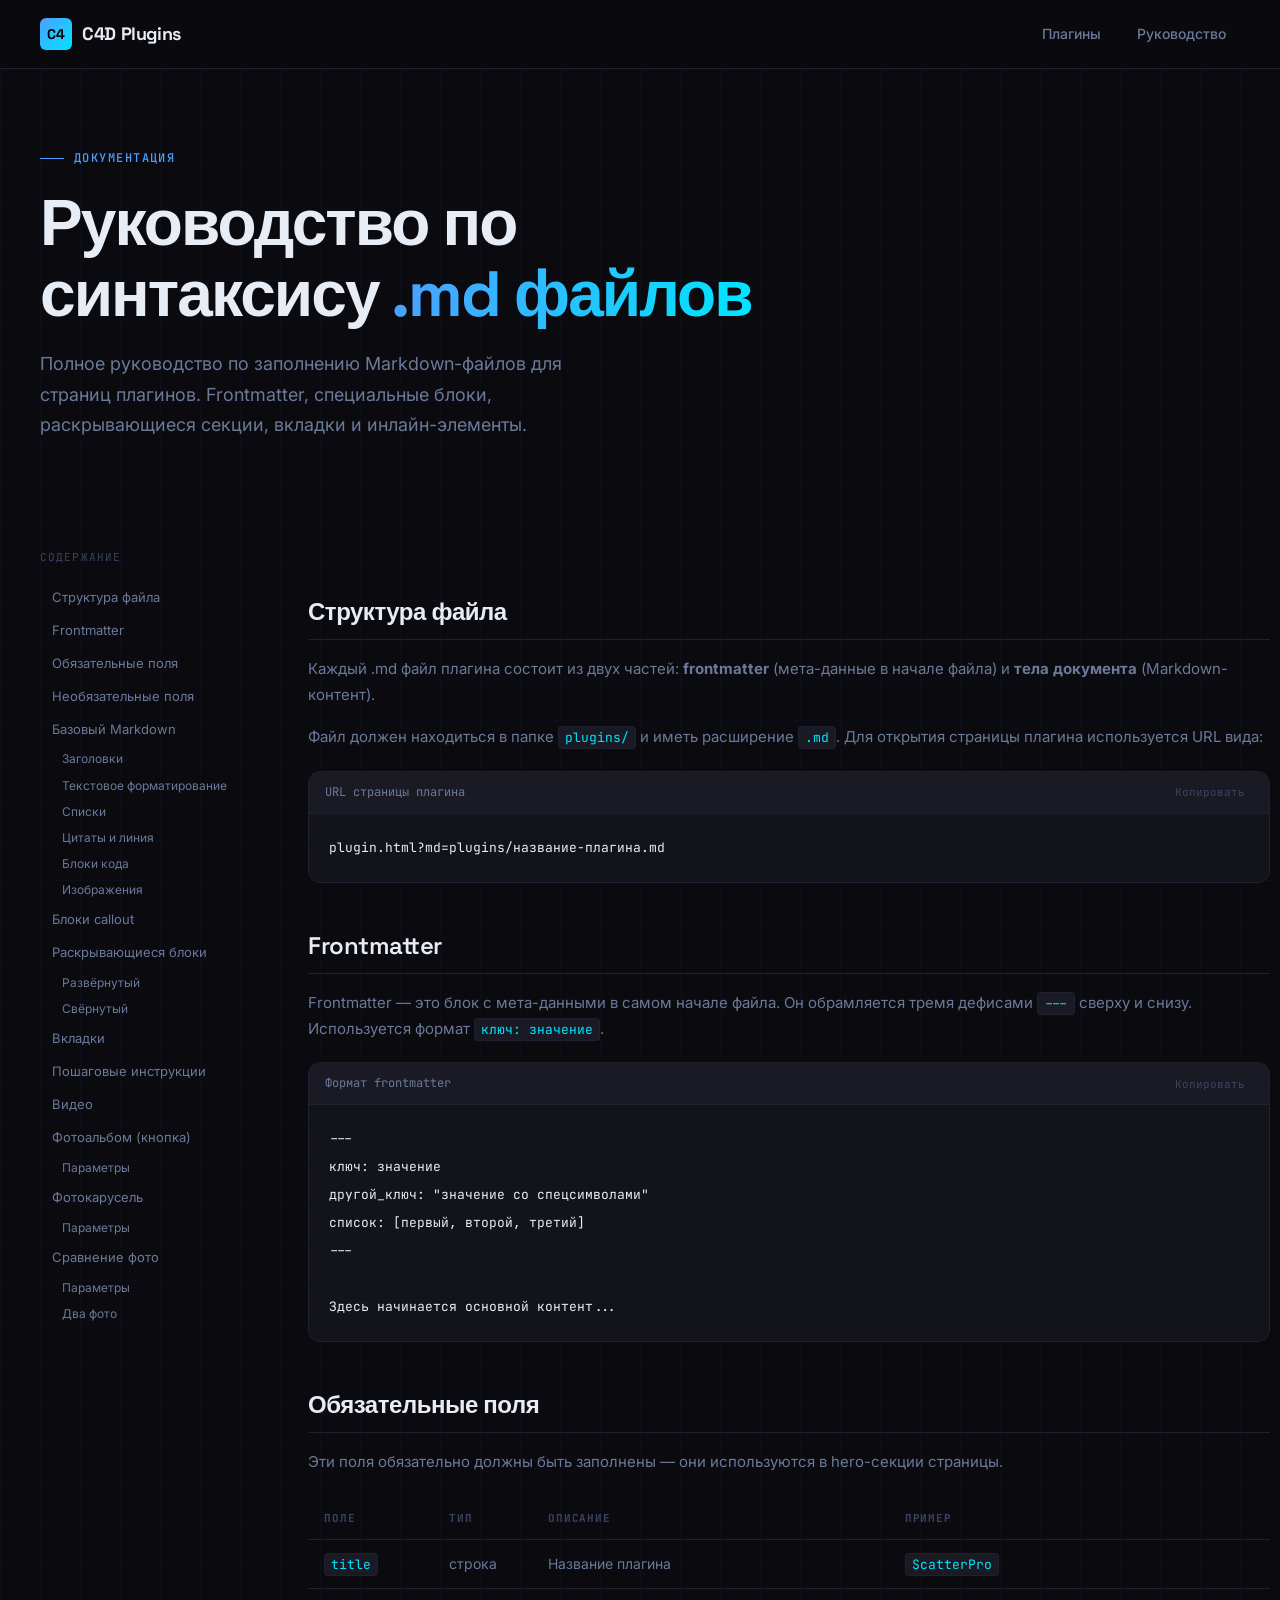
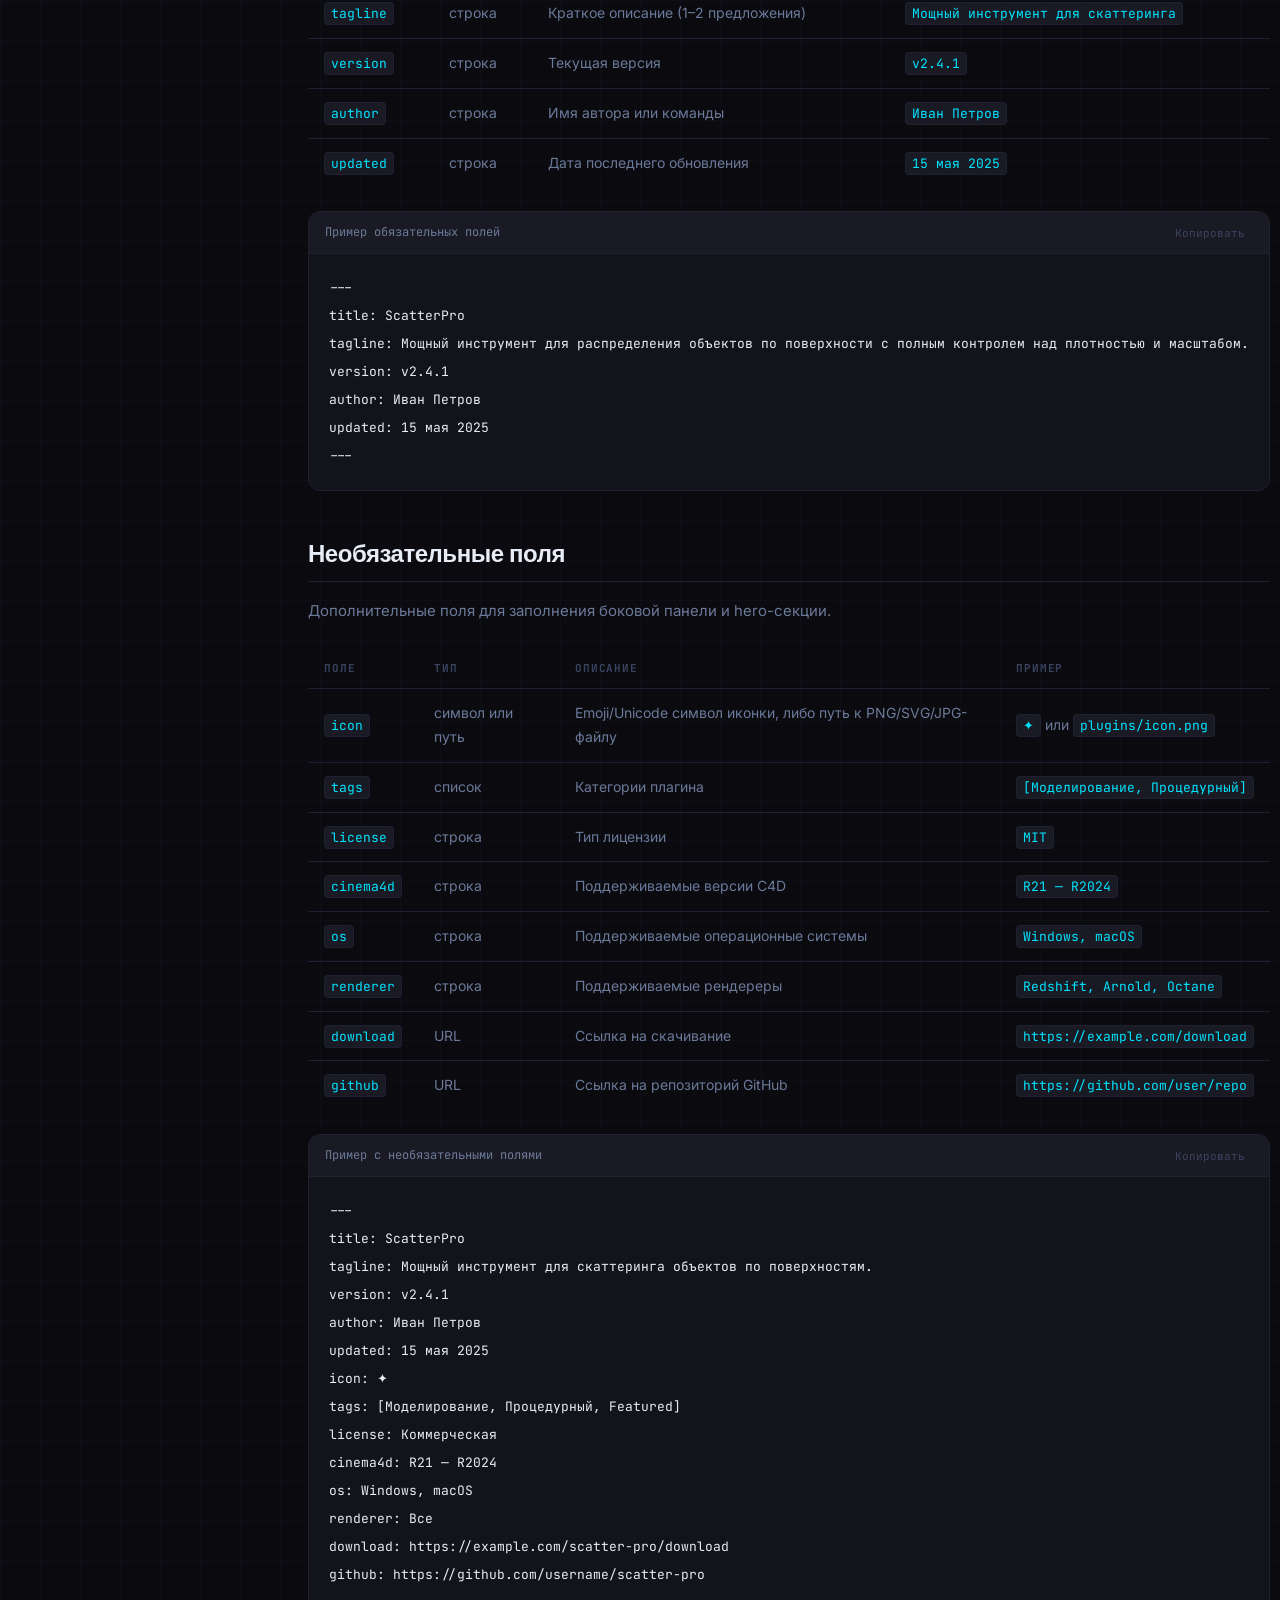
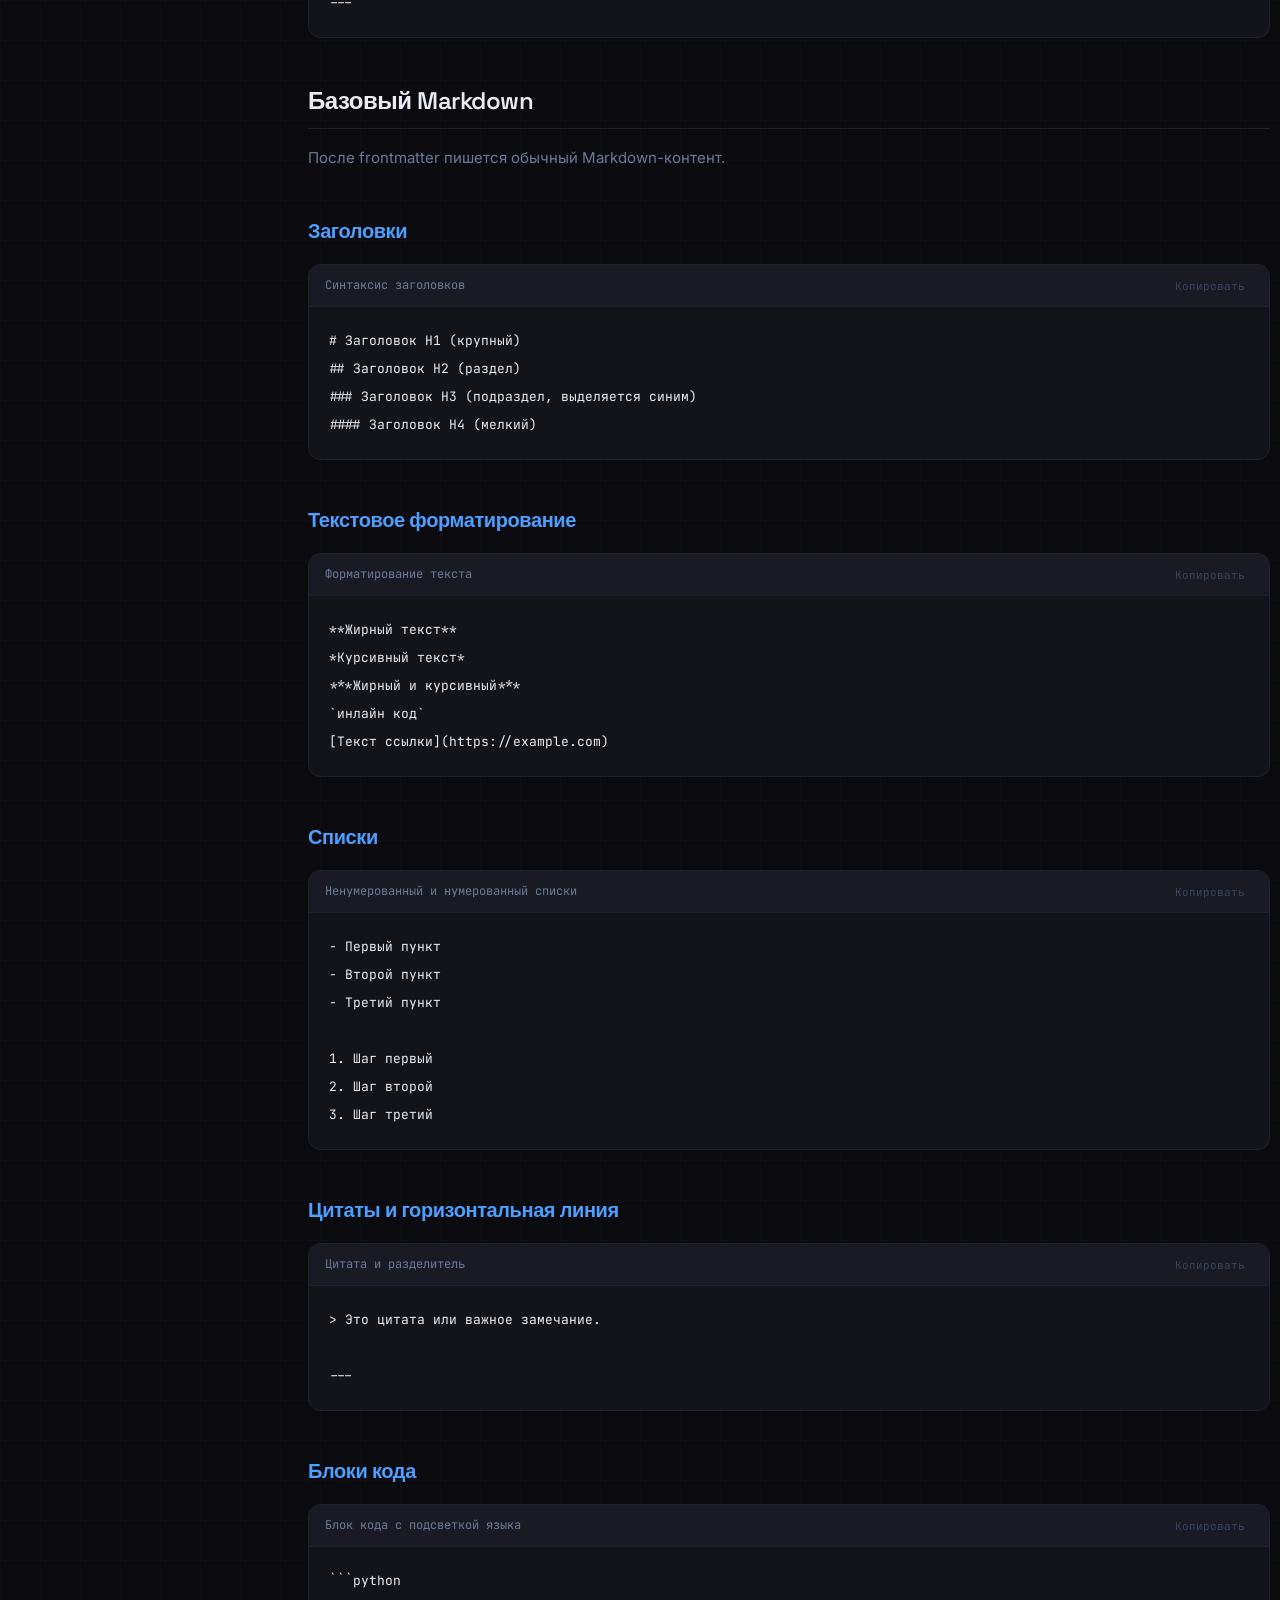
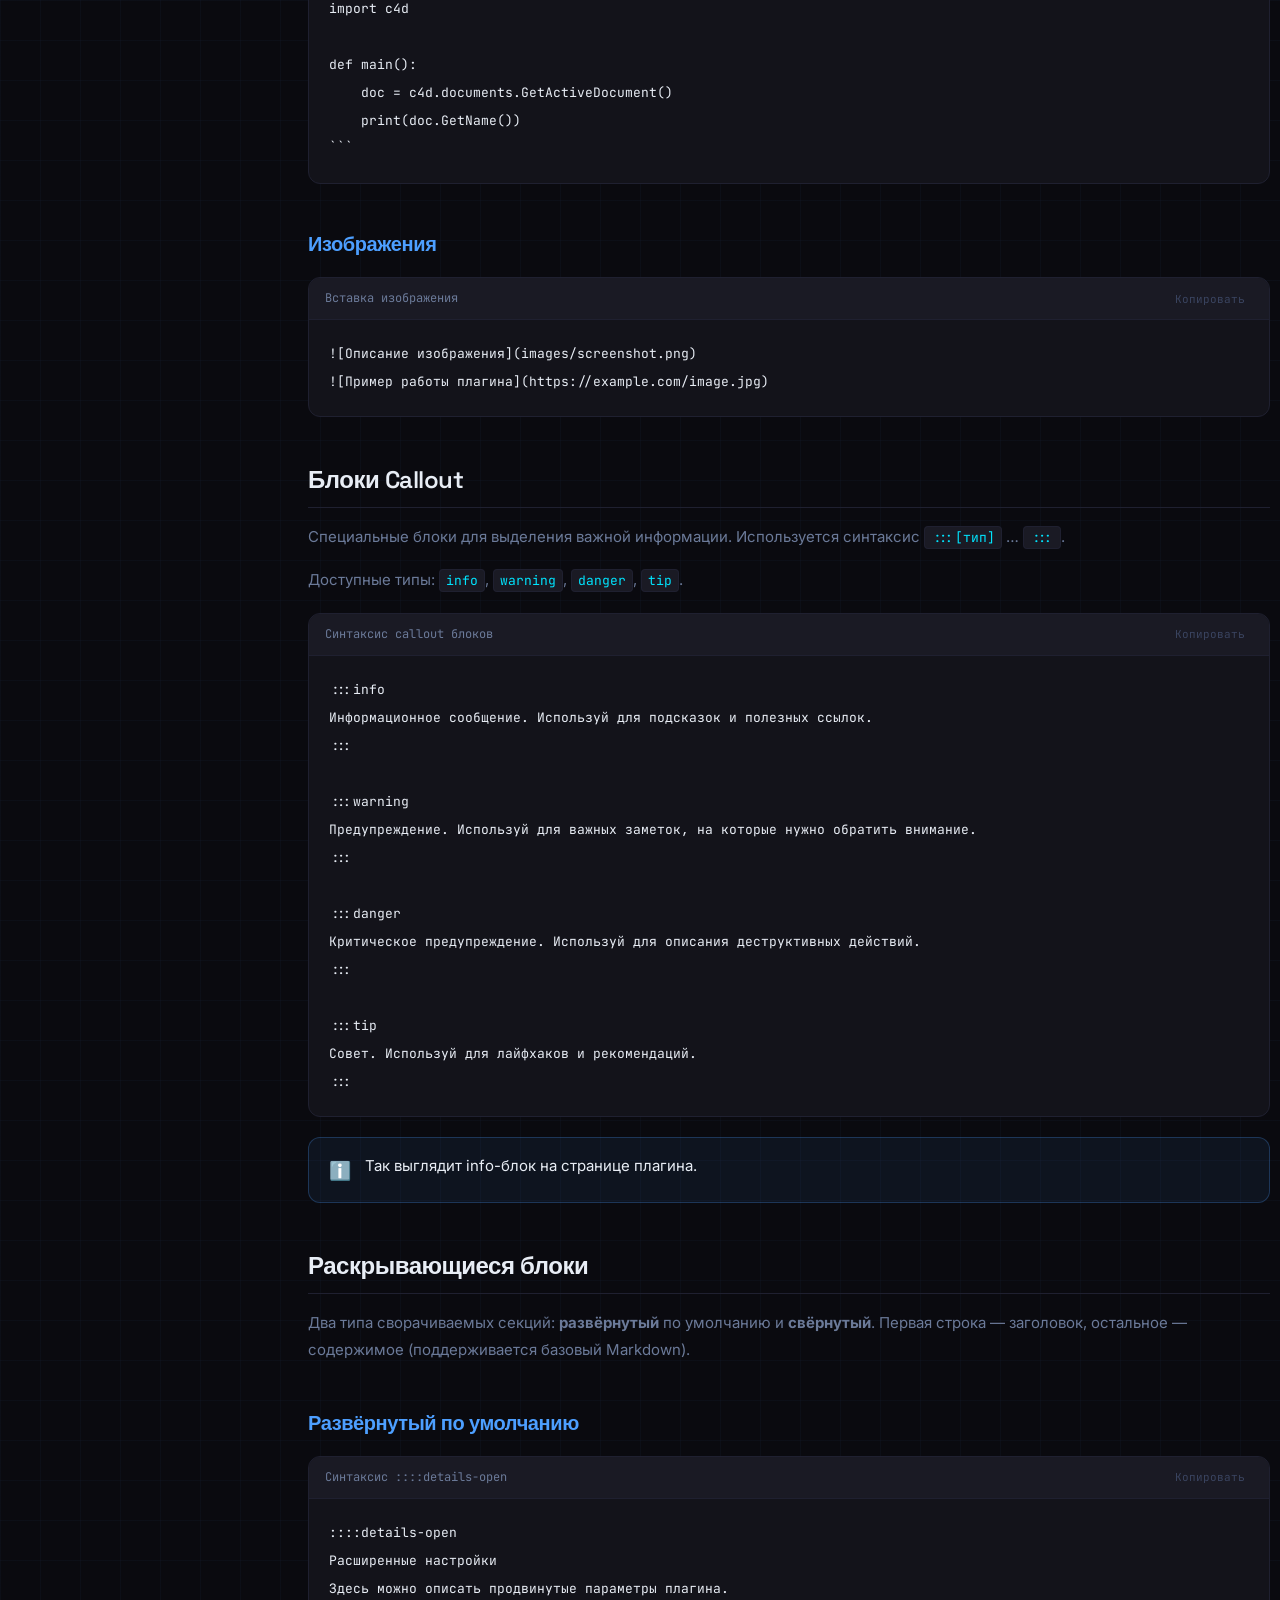
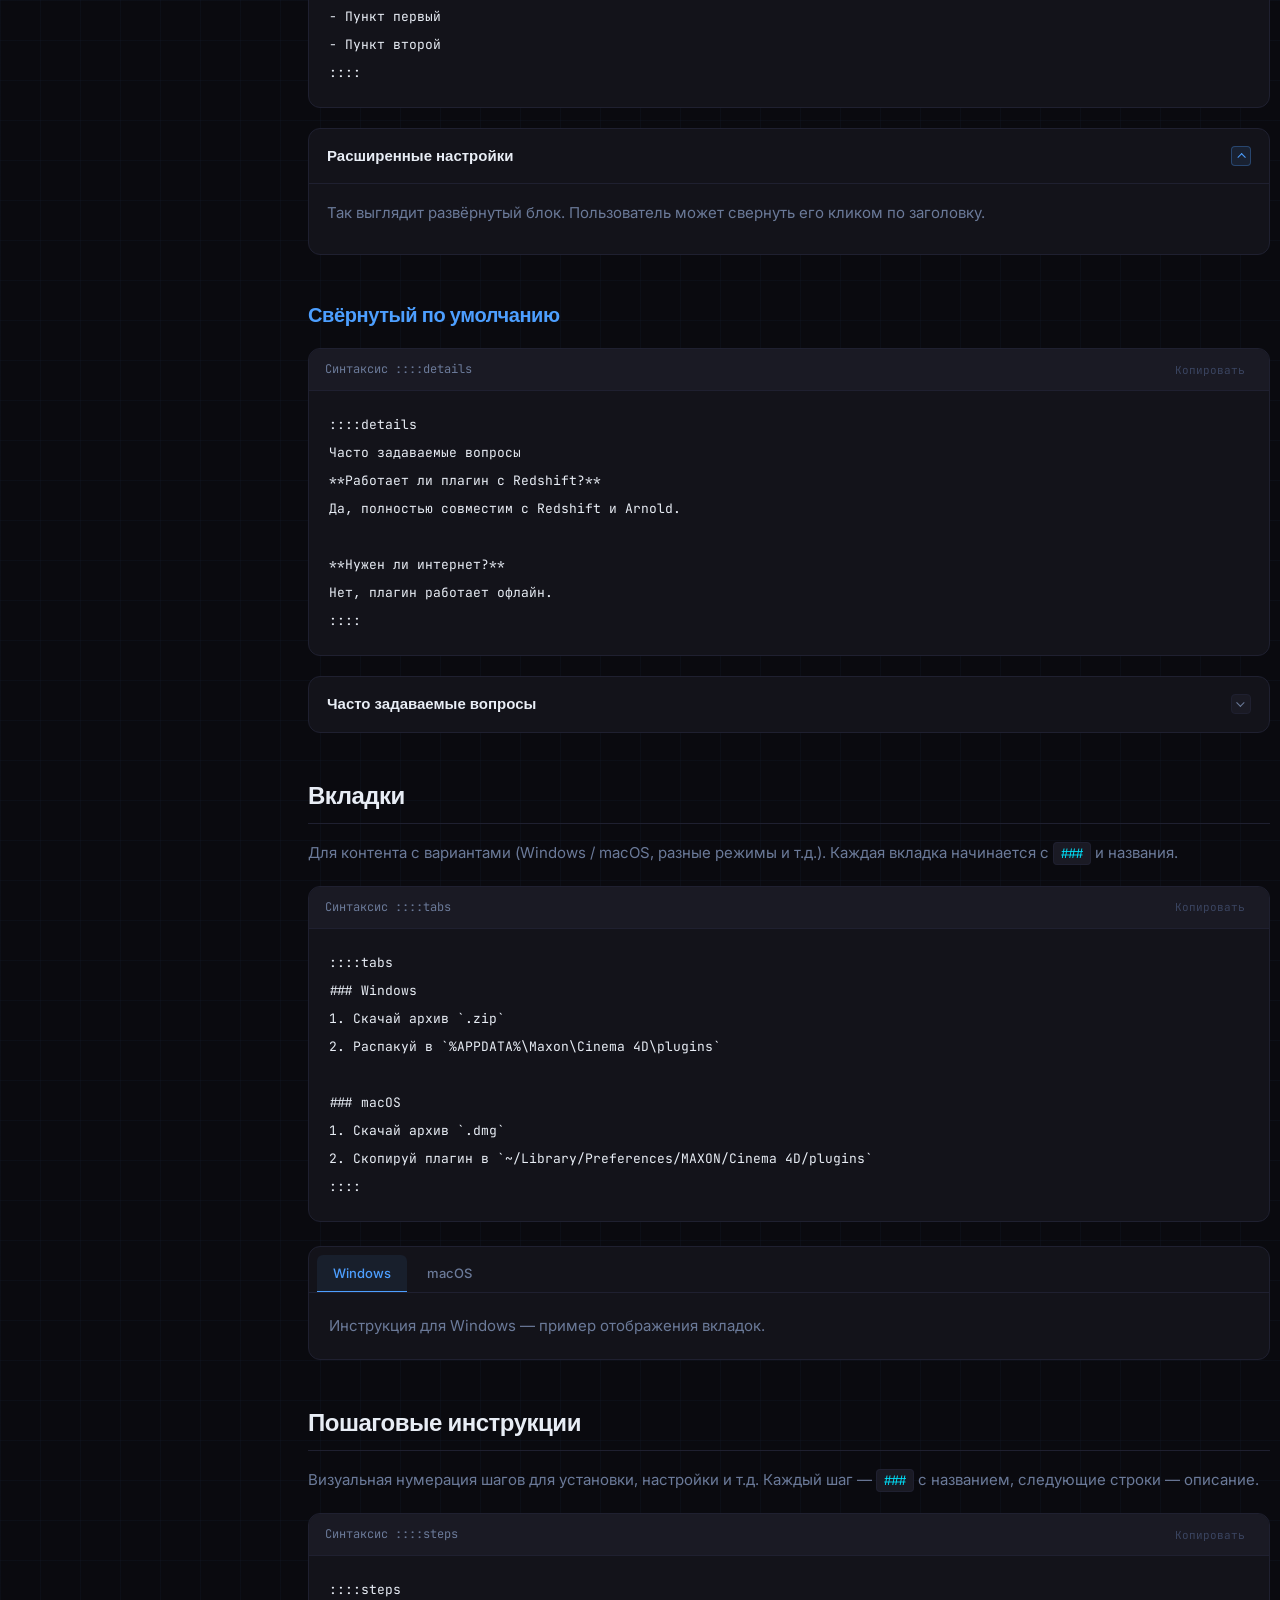
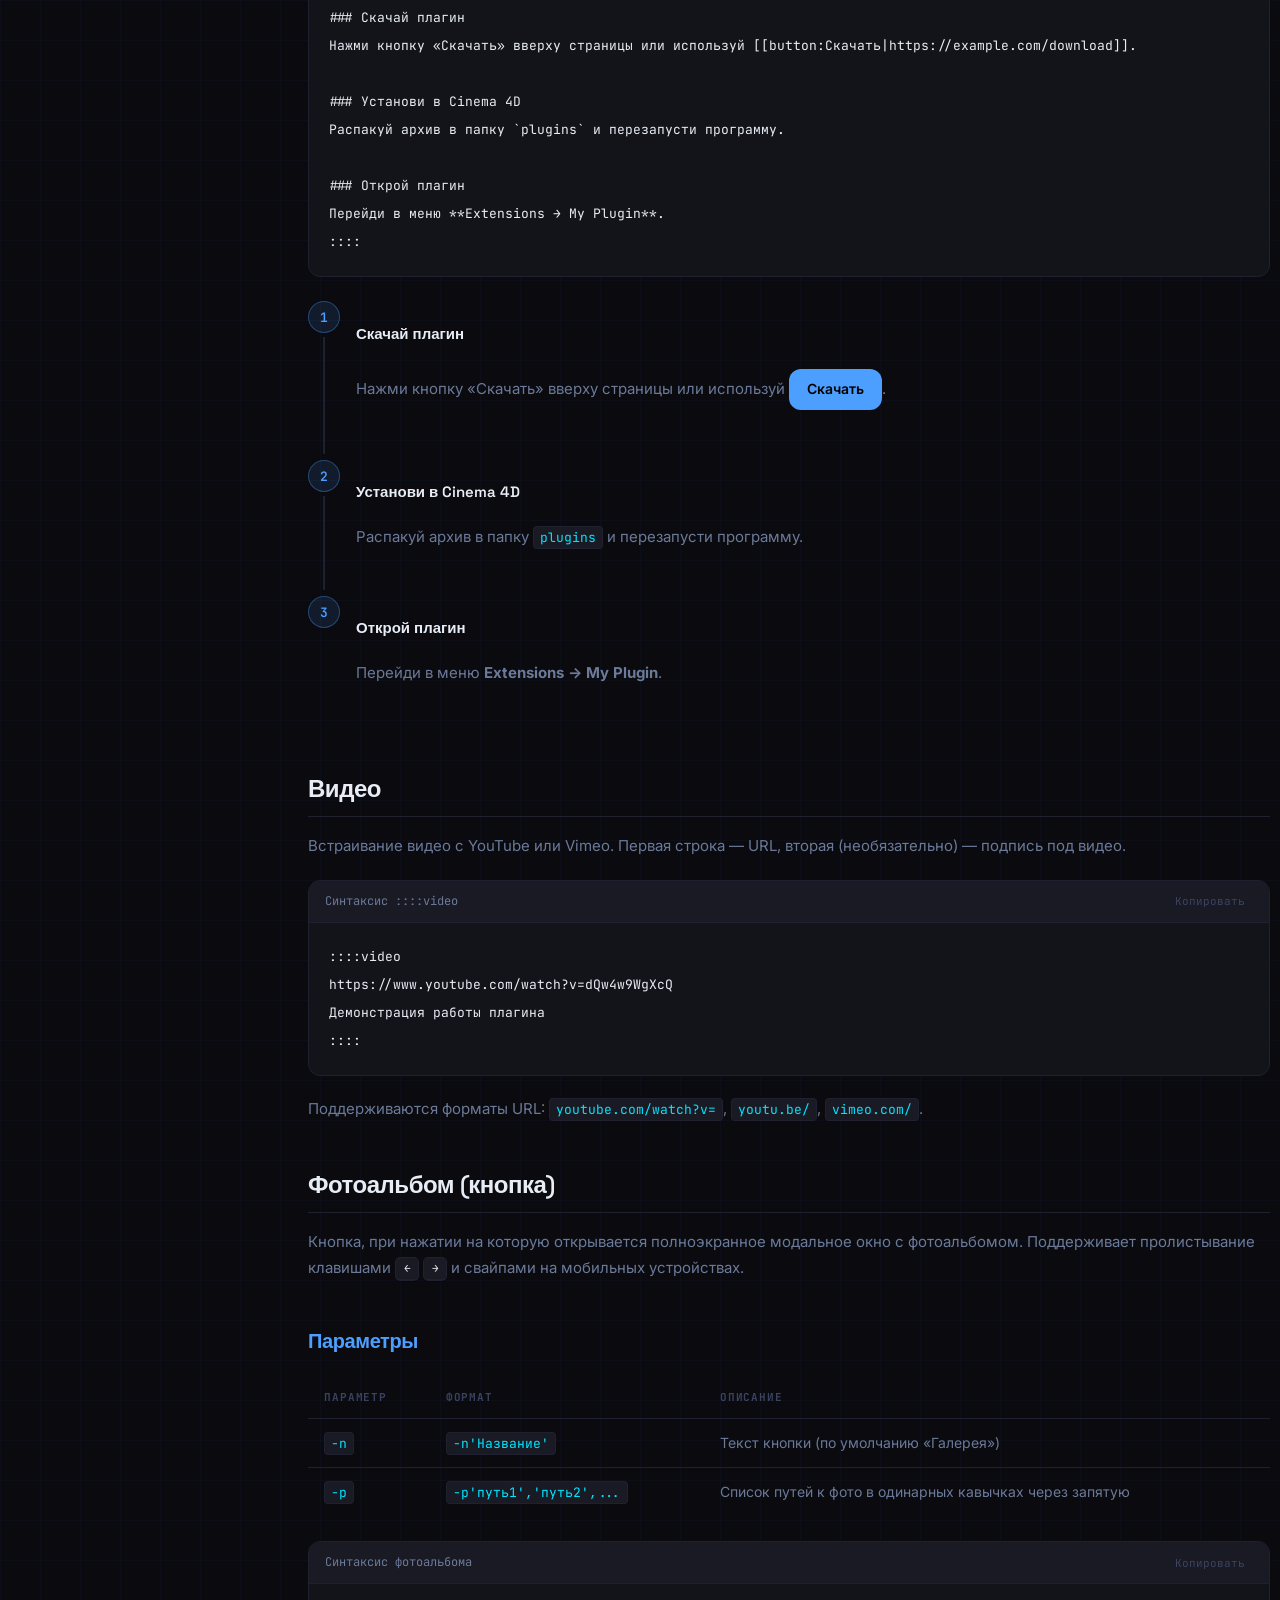
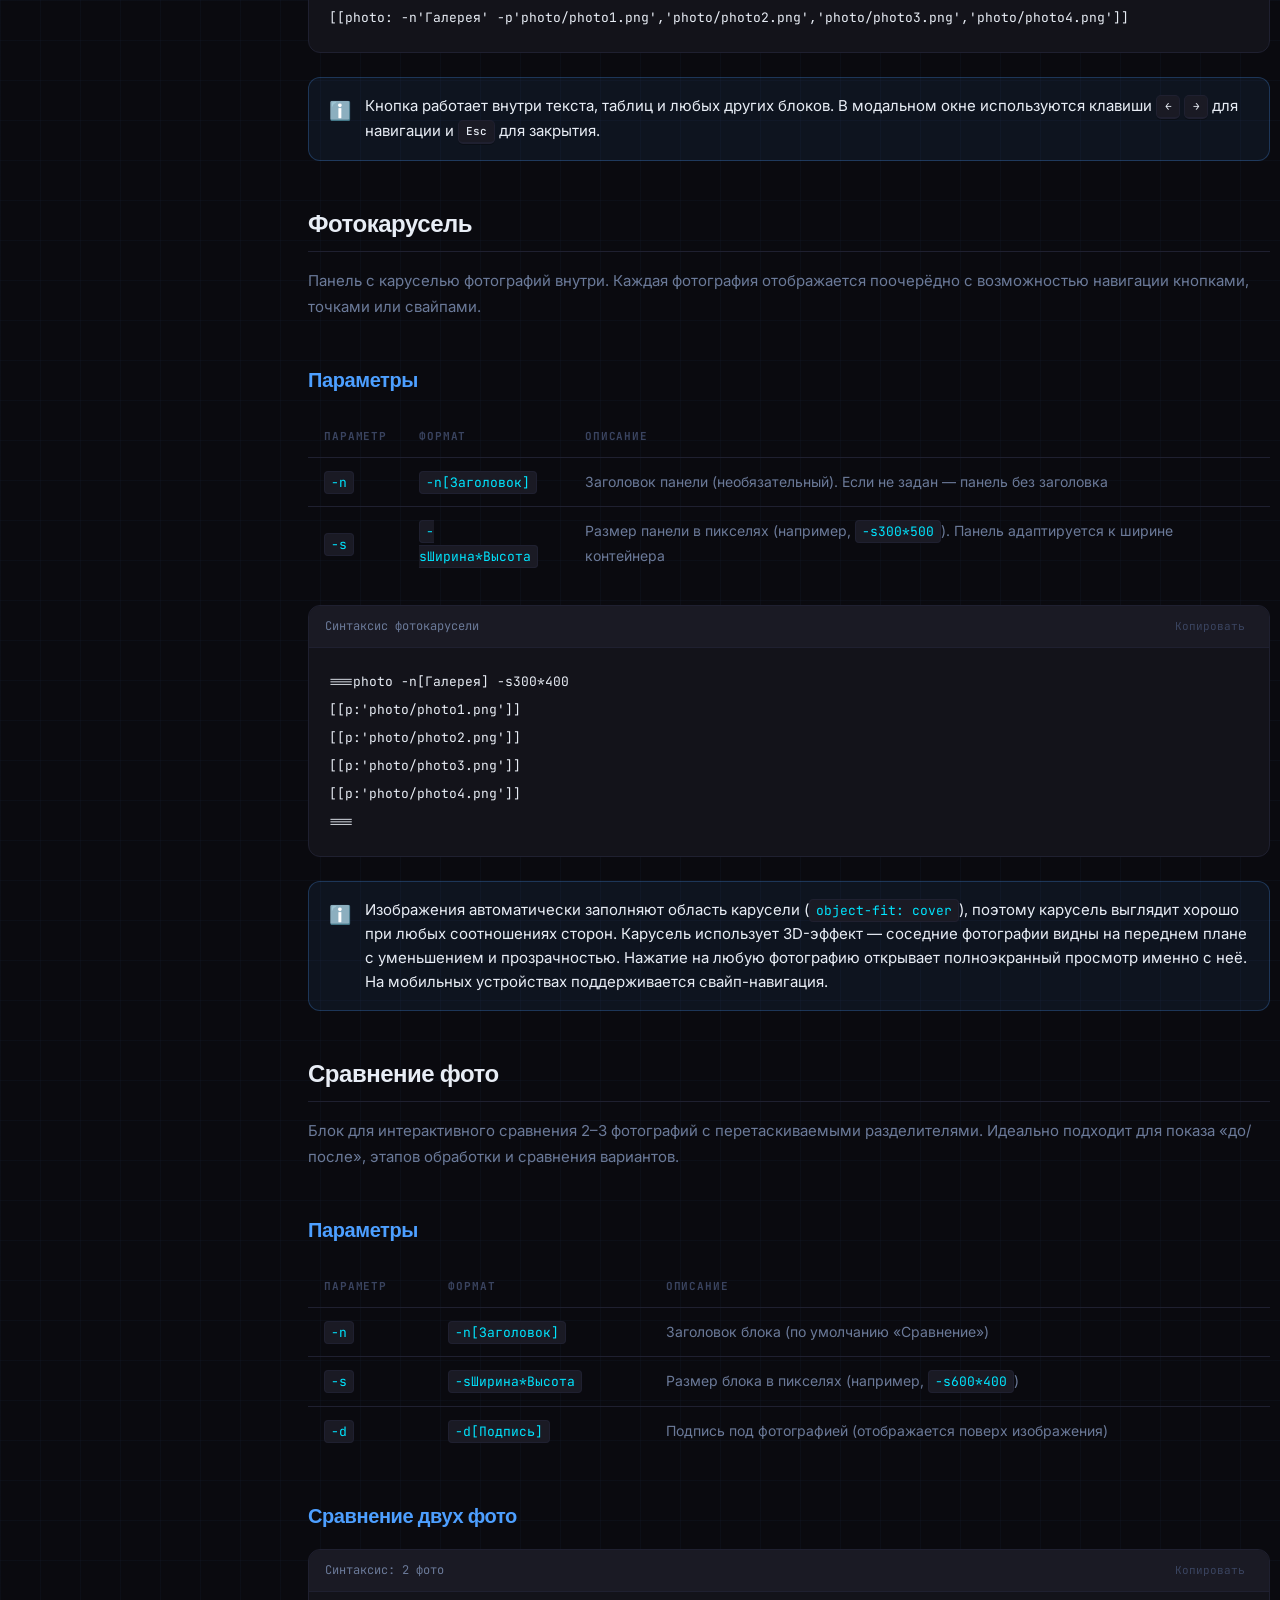
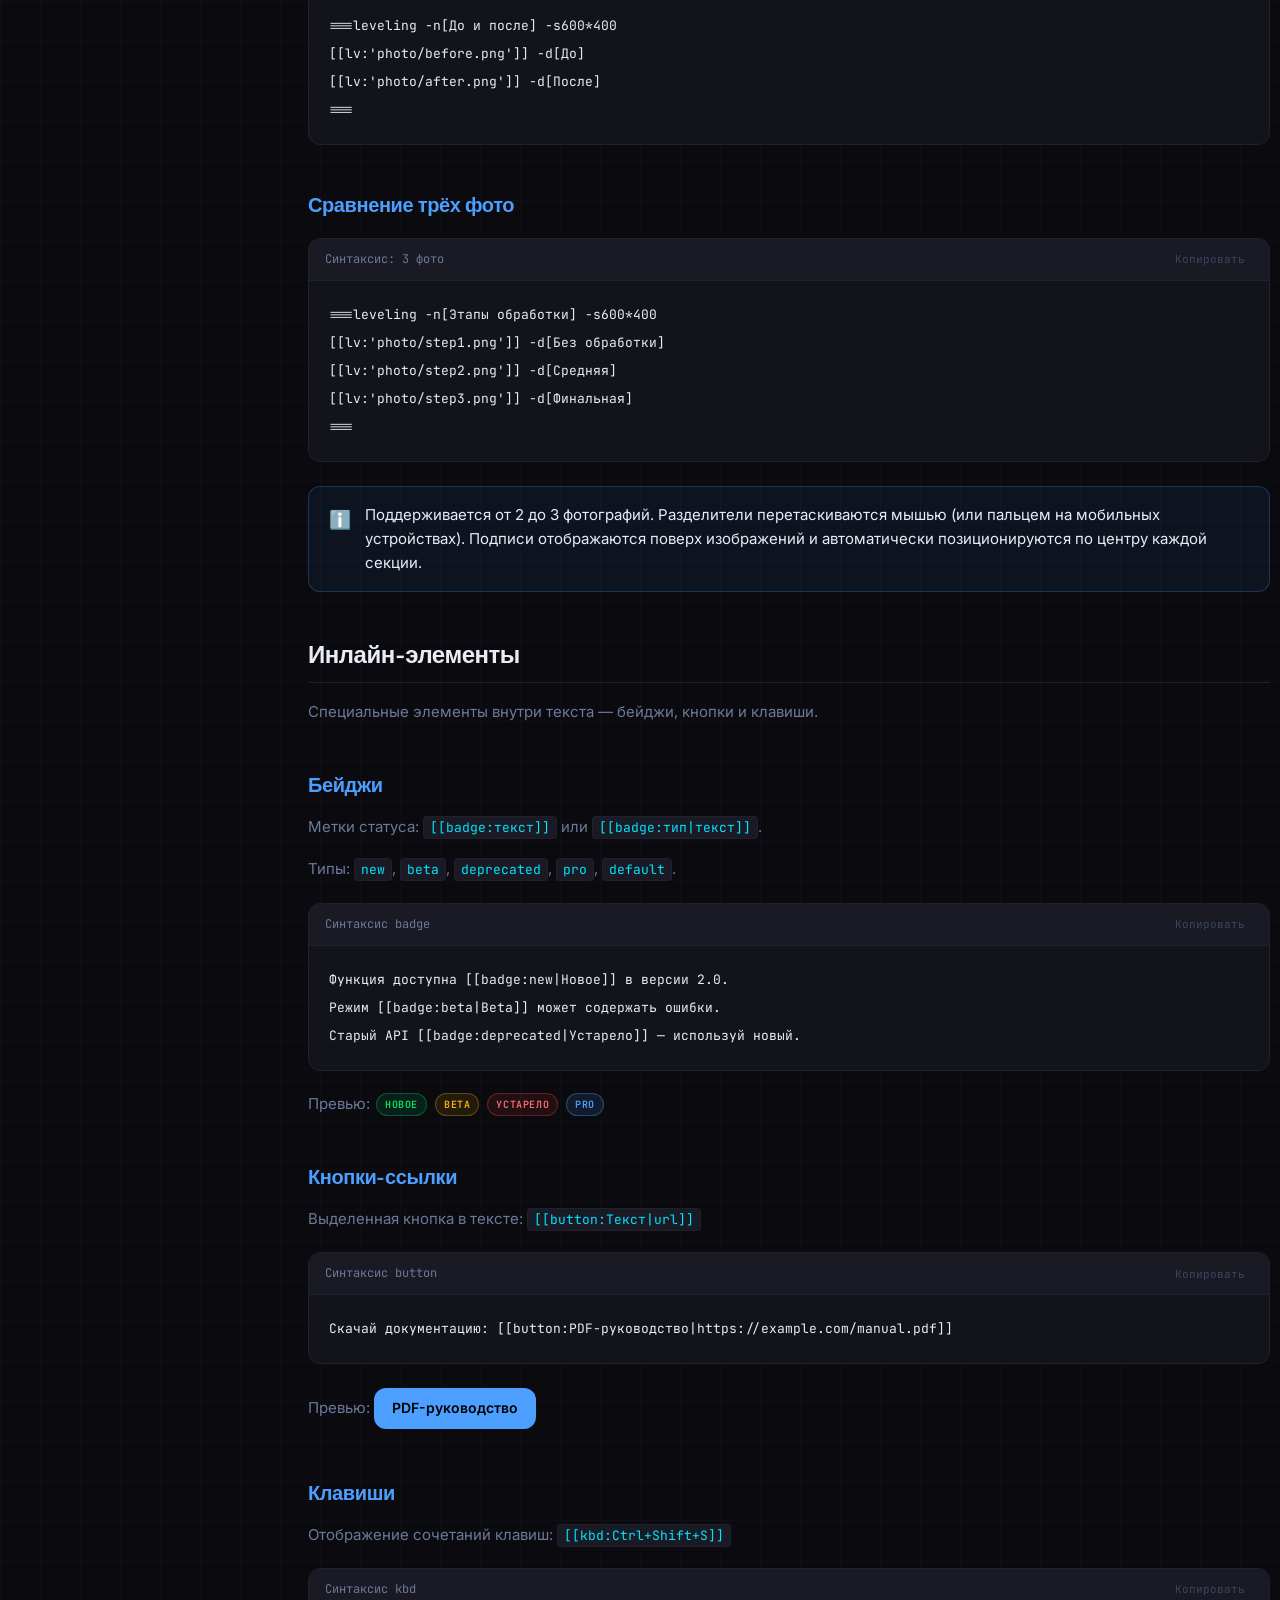
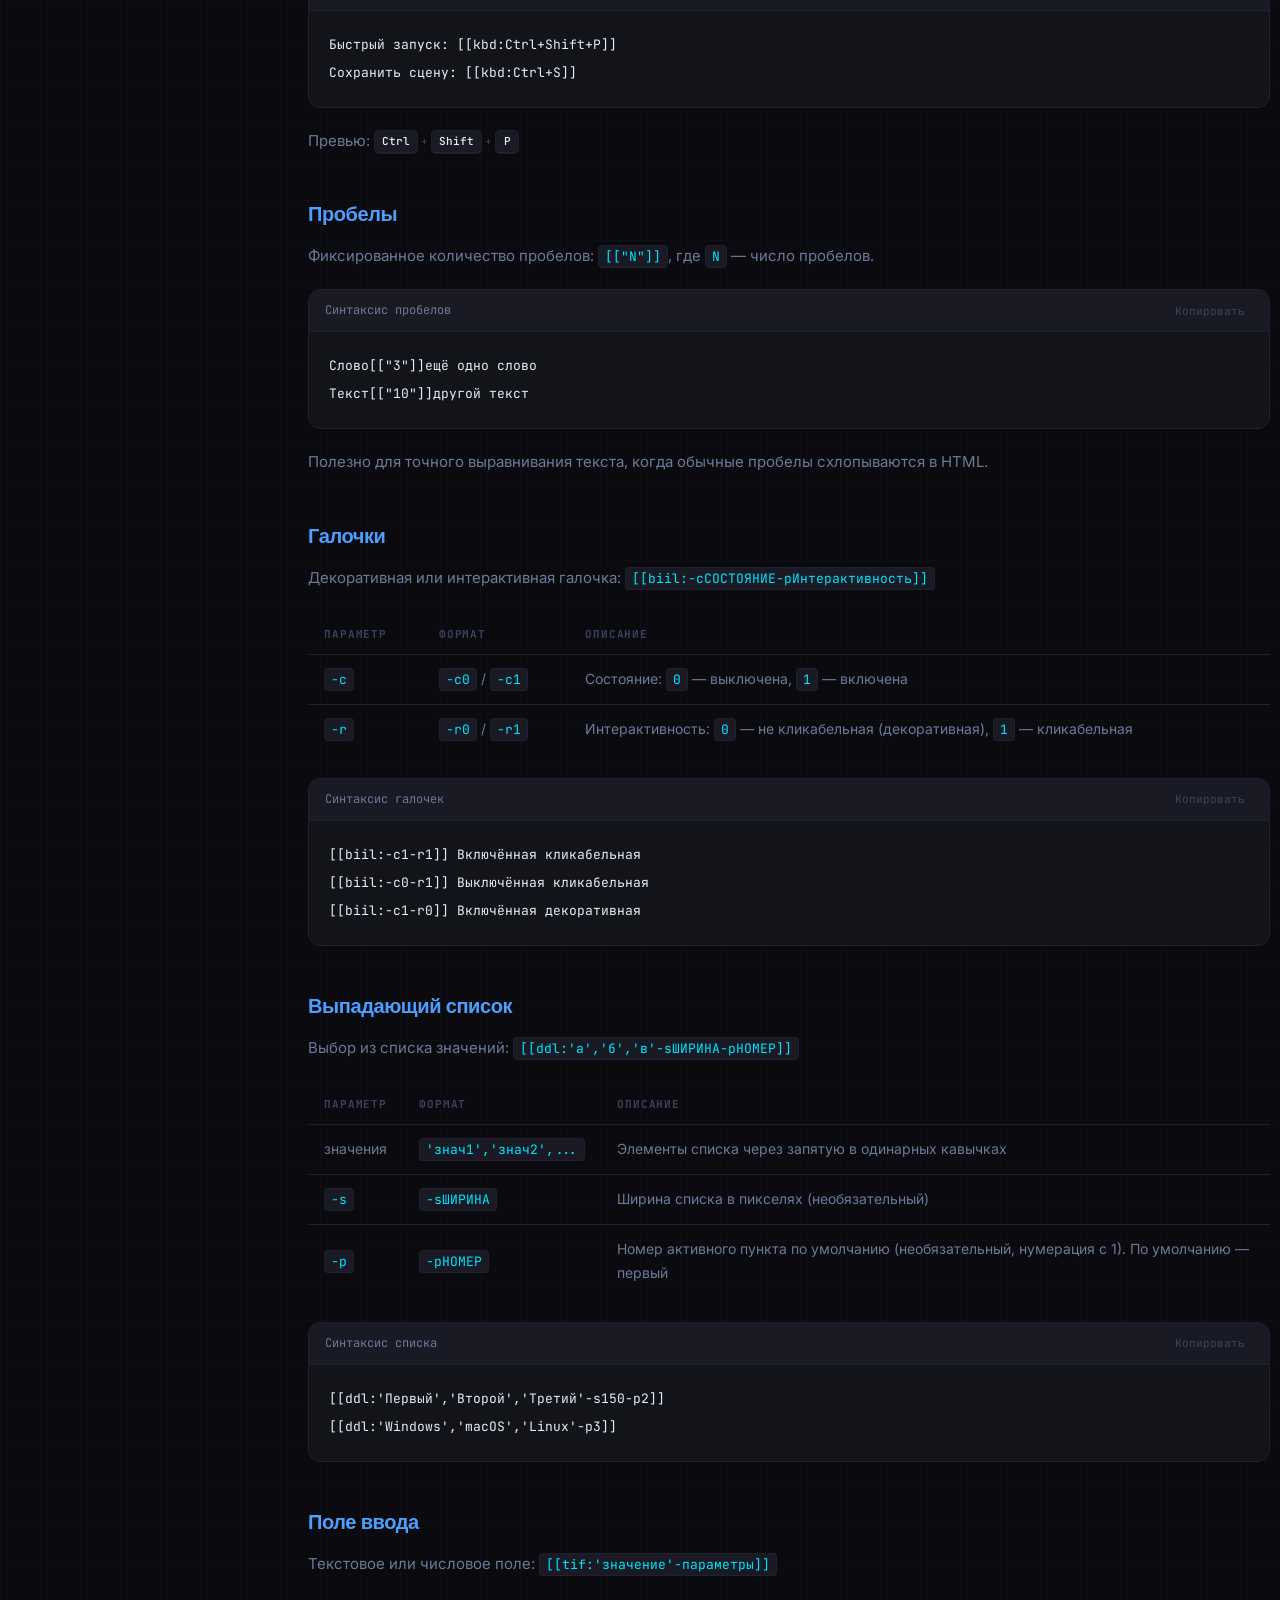
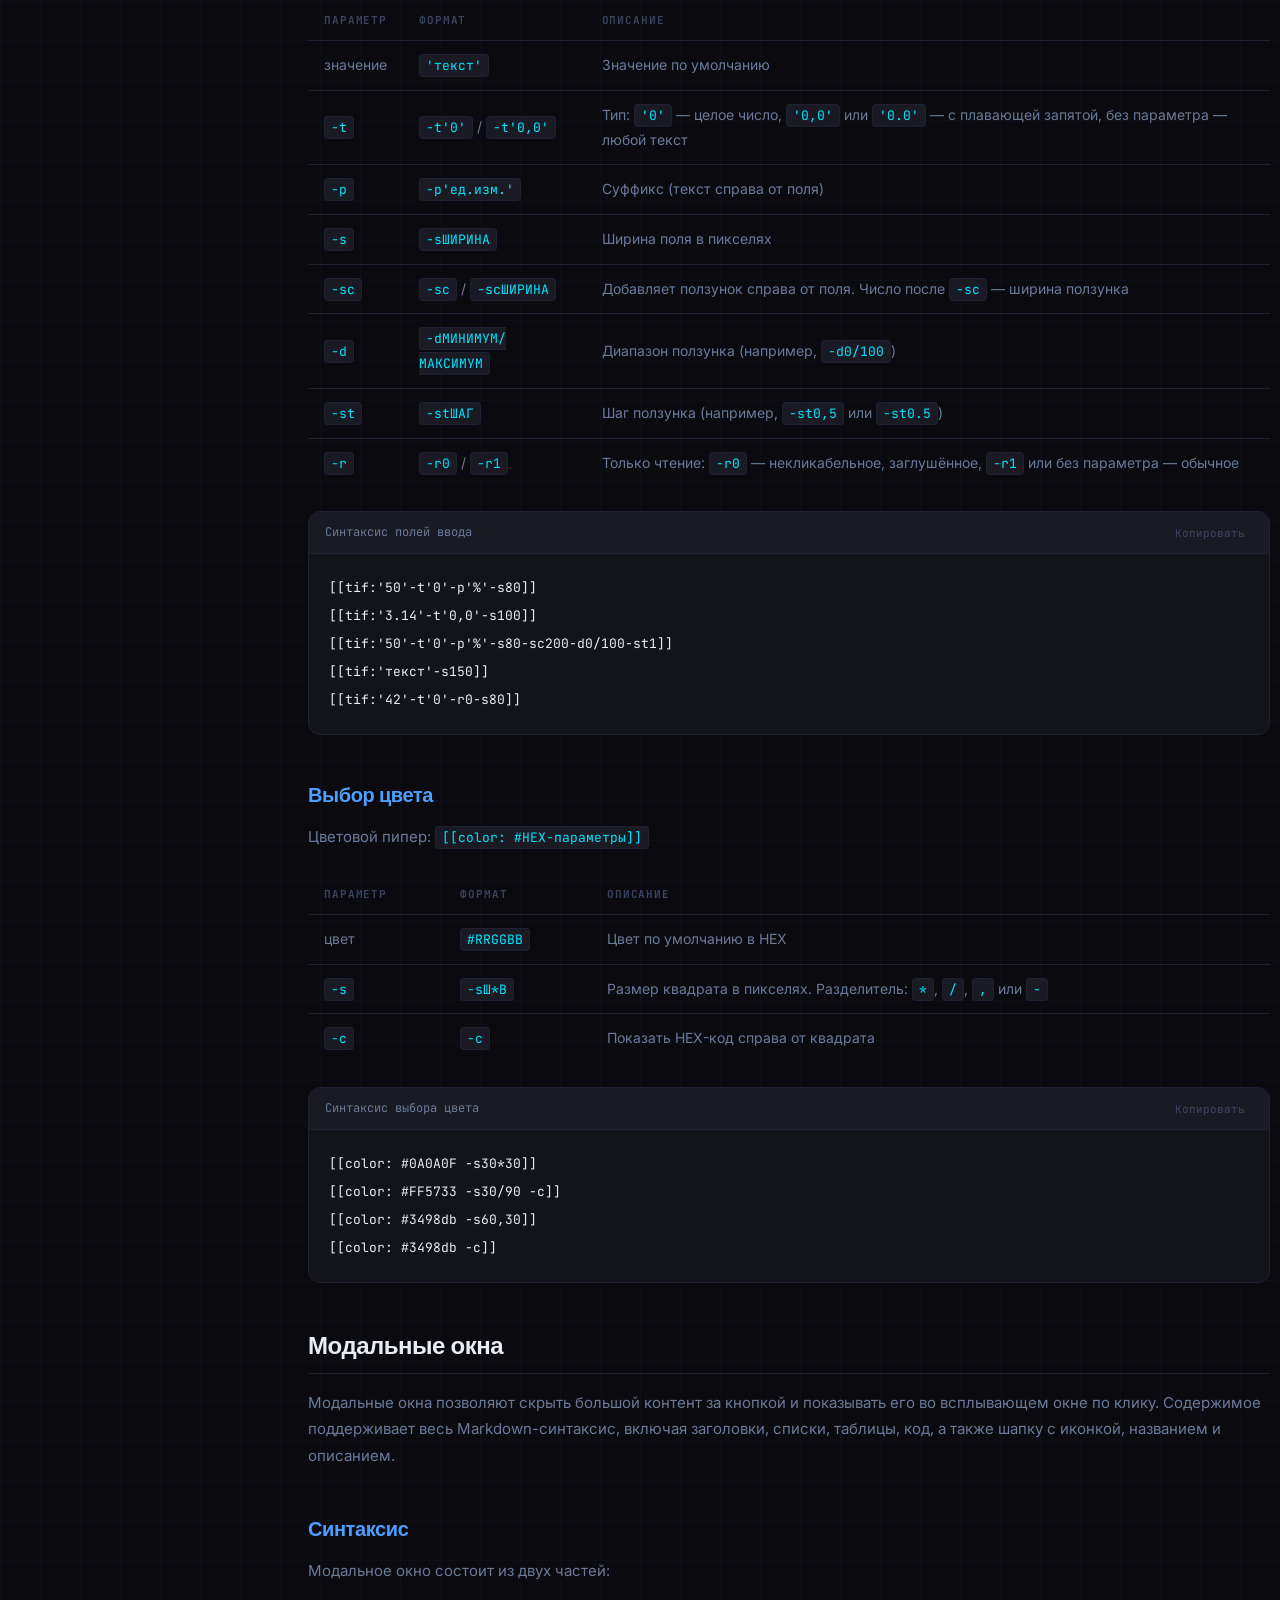
==== web/guide.html @ c5c098ad "web fix" ====
<!DOCTYPE html>
<html lang="ru">
<head>
    <meta charset="UTF-8">
    <meta name="viewport" content="width=device-width, initial-scale=1.0">
    <meta name="description" content="Руководство по синтаксису .md файлов для страниц плагинов Cinema 4D">
    <title>Руководство по синтаксису — C4D Plugins</title>
    <link rel="stylesheet" href="css/style.css">
</head>
<body class="page-guide">

    <!-- Шапка сайта -->
    <header class="site-header">
        <div class="header-inner">
            <a href="index.html" class="site-logo">
                <div class="logo-icon">C4</div>
                C4D Plugins
            </a>
            <nav class="header-nav" aria-label="Основная навигация">
                <a href="index.html">Плагины</a>
                <a href="guide.html">Руководство</a>
            </nav>
        </div>
    </header>

    <!-- Основной контент -->
    <main>
        <div class="page-wrapper">

            <!-- Hero секция руководства -->
            <section class="hero" style="padding-bottom: 20px;">
                <div class="hero-label">Документация</div>
                <h1 class="hero-title">
                    Руководство по<br>
                    синтаксису <span class="accent">.md файлов</span>
                </h1>
                <p class="hero-description">
                    Полное руководство по заполнению Markdown-файлов для страниц плагинов.
                    Frontmatter, специальные блоки, раскрывающиеся секции, вкладки и инлайн-элементы.
                </p>
            </section>

            <!-- Двухколоночный макет: оглавление + контент -->
            <div class="guide-layout">

                <!-- Оглавление (только десктоп) -->
                <aside class="guide-toc" aria-label="Содержание">
                    <div class="toc-title">Содержание</div>
                    <ul class="toc-list">
                        <li><a href="#structure">Структура файла</a></li>
                        <li><a href="#frontmatter">Frontmatter</a></li>
                        <li><a href="#required-fields">Обязательные поля</a></li>
                        <li><a href="#optional-fields">Необязательные поля</a></li>
                        <li><a href="#markdown-basics">Базовый Markdown</a>
                            <ul>
                                <li><a href="#md-headings">Заголовки</a></li>
                                <li><a href="#md-formatting">Текстовое форматирование</a></li>
                                <li><a href="#md-lists">Списки</a></li>
                                <li><a href="#md-quotes">Цитаты и линия</a></li>
                                <li><a href="#md-code">Блоки кода</a></li>
                                <li><a href="#md-images">Изображения</a></li>
                            </ul>
                        </li>
                        <li><a href="#callouts">Блоки callout</a></li>
                        <li><a href="#details">Раскрывающиеся блоки</a>
                            <ul>
                                <li><a href="#details-open">Развёрнутый</a></li>
                                <li><a href="#details-closed">Свёрнутый</a></li>
                            </ul>
                        </li>
                        <li><a href="#tabs">Вкладки</a></li>
                        <li><a href="#steps">Пошаговые инструкции</a></li>
                        <li><a href="#video">Видео</a></li>
                        <li><a href="#photo-album">Фотоальбом (кнопка)</a>
                            <ul>
                                <li><a href="#photo-album-params">Параметры</a></li>
                            </ul>
                        </li>
                        <li><a href="#photo-carousel">Фотокарусель</a>
                            <ul>
                                <li><a href="#carousel-params">Параметры</a></li>
                            </ul>
                        </li>
                        <li><a href="#leveling">Сравнение фото</a>
                            <ul>
                                <li><a href="#leveling-params">Параметры</a></li>
                                <li><a href="#leveling-two">Два фото</a></li>
                                <li><a href="#leveling-three">Три фото</a></li>
                            </ul>
                        </li>
                        <li><a href="#inline-elements">Инлайн-элементы</a>
                            <ul>
                                <li><a href="#inline-badge">Бейджи</a></li>
                                <li><a href="#inline-button">Кнопки-ссылки</a></li>
                                <li><a href="#inline-kbd">Клавиши</a></li>
                                <li><a href="#inline-spaces">Пробелы</a></li>
                                <li><a href="#inline-biil">Галочки</a></li>
                                <li><a href="#inline-ddl">Выпадающий список</a></li>
                                <li><a href="#inline-tif">Поле ввода</a></li>
                                <li><a href="#inline-color">Выбор цвета</a></li>
                            </ul>
                        </li>
                        <li><a href="#modal-windows">Модальные окна</a>
                            <ul>
                                <li><a href="#modal-syntax">Синтаксис</a></li>
                                <li><a href="#modal-btn-params">Параметры кнопки</a></li>
                                <li><a href="#modal-content-params">Параметры содержимого</a></li>
                                <li><a href="#modal-header">Шапка</a></li>
                            </ul>
                        </li>
                        <li><a href="#images-ico">Изображения и значки</a>
                            <ul>
                                <li><a href="#ico-syntax">Синтаксис</a></li>
                                <li><a href="#ico-inline">В тексте</a></li>
                                <li><a href="#ico-blocks">В заголовках и блоках</a></li>
                            </ul>
                        </li>
                        <li><a href="#features">Сетка фич</a></li>
                        <li><a href="#changelog">История изменений</a></li>
                        <li><a href="#tables">Таблицы</a>
                            <ul>
                                <li><a href="#tables-empty">Пустые ячейки</a></li>
                            </ul>
                        </li>
                        <li><a href="#full-example">Полный пример</a></li>
                    </ul>
                </aside>

                <!-- Основной контент руководства -->
                <div class="md-content">

                    <!-- Структура файла -->
                    <section id="structure">
                        <h2>Структура файла</h2>
                        <p>
                            Каждый .md файл плагина состоит из двух частей: <strong>frontmatter</strong>
                            (мета-данные в начале файла) и <strong>тела документа</strong> (Markdown-контент).
                        </p>
                        <p>
                            Файл должен находиться в папке <code>plugins/</code> и иметь расширение <code>.md</code>.
                            Для открытия страницы плагина используется URL вида:
                        </p>
                        <div class="code-example">
                            <div class="code-example-header">
                                <span class="code-example-label">URL страницы плагина</span>
                                <button class="copy-btn">Копировать</button>
                            </div>
                            <pre><code>plugin.html?md=plugins/название-плагина.md</code></pre>
                        </div>
                    </section>

                    <!-- Frontmatter -->
                    <section id="frontmatter">
                        <h2>Frontmatter</h2>
                        <p>
                            Frontmatter — это блок с мета-данными в самом начале файла.
                            Он обрамляется тремя дефисами <code>---</code> сверху и снизу.
                            Используется формат <code>ключ: значение</code>.
                        </p>
                        <div class="code-example">
                            <div class="code-example-header">
                                <span class="code-example-label">Формат frontmatter</span>
                                <button class="copy-btn">Копировать</button>
                            </div>
                            <pre><code>---
ключ: значение
другой_ключ: "значение со спецсимволами"
список: [первый, второй, третий]
---

Здесь начинается основной контент...</code></pre>
                        </div>
                    </section>

                    <!-- Обязательные поля -->
                    <section id="required-fields">
                        <h2>Обязательные поля</h2>
                        <p>Эти поля обязательно должны быть заполнены — они используются в hero-секции страницы.</p>

                        <table>
                            <thead>
                                <tr>
                                    <th>Поле</th>
                                    <th>Тип</th>
                                    <th>Описание</th>
                                    <th>Пример</th>
                                </tr>
                            </thead>
                            <tbody>
                                <tr>
                                    <td><code>title</code></td>
                                    <td>строка</td>
                                    <td>Название плагина</td>
                                    <td><code>ScatterPro</code></td>
                                </tr>
                                <tr>
                                    <td><code>tagline</code></td>
                                    <td>строка</td>
                                    <td>Краткое описание (1–2 предложения)</td>
                                    <td><code>Мощный инструмент для скаттеринга</code></td>
                                </tr>
                                <tr>
                                    <td><code>version</code></td>
                                    <td>строка</td>
                                    <td>Текущая версия</td>
                                    <td><code>v2.4.1</code></td>
                                </tr>
                                <tr>
                                    <td><code>author</code></td>
                                    <td>строка</td>
                                    <td>Имя автора или команды</td>
                                    <td><code>Иван Петров</code></td>
                                </tr>
                                <tr>
                                    <td><code>updated</code></td>
                                    <td>строка</td>
                                    <td>Дата последнего обновления</td>
                                    <td><code>15 мая 2025</code></td>
                                </tr>
                            </tbody>
                        </table>

                        <div class="code-example">
                            <div class="code-example-header">
                                <span class="code-example-label">Пример обязательных полей</span>
                                <button class="copy-btn">Копировать</button>
                            </div>
                            <pre><code>---
title: ScatterPro
tagline: Мощный инструмент для распределения объектов по поверхности с полным контролем над плотностью и масштабом.
version: v2.4.1
author: Иван Петров
updated: 15 мая 2025
---</code></pre>
                        </div>
                    </section>

                    <!-- Необязательные поля -->
                    <section id="optional-fields">
                        <h2>Необязательные поля</h2>
                        <p>Дополнительные поля для заполнения боковой панели и hero-секции.</p>

                        <table>
                            <thead>
                                <tr>
                                    <th>Поле</th>
                                    <th>Тип</th>
                                    <th>Описание</th>
                                    <th>Пример</th>
                                </tr>
                            </thead>
                            <tbody>
                                <tr>
                                    <td><code>icon</code></td>
                                    <td>символ или путь</td>
                                    <td>Emoji/Unicode символ иконки, либо путь к PNG/SVG/JPG-файлу</td>
                                    <td><code>✦</code> или <code>plugins/icon.png</code></td>
                                </tr>
                                <tr>
                                    <td><code>tags</code></td>
                                    <td>список</td>
                                    <td>Категории плагина</td>
                                    <td><code>[Моделирование, Процедурный]</code></td>
                                </tr>
                                <tr>
                                    <td><code>license</code></td>
                                    <td>строка</td>
                                    <td>Тип лицензии</td>
                                    <td><code>MIT</code></td>
                                </tr>
                                <tr>
                                    <td><code>cinema4d</code></td>
                                    <td>строка</td>
                                    <td>Поддерживаемые версии C4D</td>
                                    <td><code>R21 — R2024</code></td>
                                </tr>
                                <tr>
                                    <td><code>os</code></td>
                                    <td>строка</td>
                                    <td>Поддерживаемые операционные системы</td>
                                    <td><code>Windows, macOS</code></td>
                                </tr>
                                <tr>
                                    <td><code>renderer</code></td>
                                    <td>строка</td>
                                    <td>Поддерживаемые рендереры</td>
                                    <td><code>Redshift, Arnold, Octane</code></td>
                                </tr>
                                <tr>
                                    <td><code>download</code></td>
                                    <td>URL</td>
                                    <td>Ссылка на скачивание</td>
                                    <td><code>https://example.com/download</code></td>
                                </tr>
                                <tr>
                                    <td><code>github</code></td>
                                    <td>URL</td>
                                    <td>Ссылка на репозиторий GitHub</td>
                                    <td><code>https://github.com/user/repo</code></td>
                                </tr>
                            </tbody>
                        </table>

                        <div class="code-example">
                            <div class="code-example-header">
                                <span class="code-example-label">Пример с необязательными полями</span>
                                <button class="copy-btn">Копировать</button>
                            </div>
                            <pre><code>---
title: ScatterPro
tagline: Мощный инструмент для скаттеринга объектов по поверхностям.
version: v2.4.1
author: Иван Петров
updated: 15 мая 2025
icon: ✦
tags: [Моделирование, Процедурный, Featured]
license: Коммерческая
cinema4d: R21 — R2024
os: Windows, macOS
renderer: Все
download: https://example.com/scatter-pro/download
github: https://github.com/username/scatter-pro
---</code></pre>
                        </div>
                    </section>

                    <!-- Базовый Markdown -->
                    <section id="markdown-basics">
                        <h2>Базовый Markdown</h2>
                        <p>После frontmatter пишется обычный Markdown-контент.</p>

                        <h3 id="md-headings">Заголовки</h3>
                        <div class="code-example">
                            <div class="code-example-header">
                                <span class="code-example-label">Синтаксис заголовков</span>
                                <button class="copy-btn">Копировать</button>
                            </div>
                            <pre><code># Заголовок H1 (крупный)
## Заголовок H2 (раздел)
### Заголовок H3 (подраздел, выделяется синим)
#### Заголовок H4 (мелкий)</code></pre>
                        </div>

                        <h3 id="md-formatting">Текстовое форматирование</h3>
                        <div class="code-example">
                            <div class="code-example-header">
                                <span class="code-example-label">Форматирование текста</span>
                                <button class="copy-btn">Копировать</button>
                            </div>
                            <pre><code>**Жирный текст**
*Курсивный текст*
***Жирный и курсивный***
`инлайн код`
[Текст ссылки](https://example.com)</code></pre>
                        </div>

                        <h3 id="md-lists">Списки</h3>
                        <div class="code-example">
                            <div class="code-example-header">
                                <span class="code-example-label">Ненумерованный и нумерованный списки</span>
                                <button class="copy-btn">Копировать</button>
                            </div>
                            <pre><code>- Первый пункт
- Второй пункт
- Третий пункт

1. Шаг первый
2. Шаг второй
3. Шаг третий</code></pre>
                        </div>

                        <h3 id="md-quotes">Цитаты и горизонтальная линия</h3>
                        <div class="code-example">
                            <div class="code-example-header">
                                <span class="code-example-label">Цитата и разделитель</span>
                                <button class="copy-btn">Копировать</button>
                            </div>
                            <pre><code>> Это цитата или важное замечание.

---</code></pre>
                        </div>

                        <h3 id="md-code">Блоки кода</h3>
                        <div class="code-example">
                            <div class="code-example-header">
                                <span class="code-example-label">Блок кода с подсветкой языка</span>
                                <button class="copy-btn">Копировать</button>
                            </div>
                            <pre><code>```python
import c4d

def main():
    doc = c4d.documents.GetActiveDocument()
    print(doc.GetName())
```</code></pre>
                        </div>

                        <h3 id="md-images">Изображения</h3>
                        <div class="code-example">
                            <div class="code-example-header">
                                <span class="code-example-label">Вставка изображения</span>
                                <button class="copy-btn">Копировать</button>
                            </div>
                            <pre><code>![Описание изображения](images/screenshot.png)
![Пример работы плагина](https://example.com/image.jpg)</code></pre>
                        </div>
                    </section>

                    <!-- Callout блоки -->
                    <section id="callouts">
                        <h2>Блоки Callout</h2>
                        <p>
                            Специальные блоки для выделения важной информации.
                            Используется синтаксис <code>:::[тип]</code> … <code>:::</code>.
                        </p>
                        <p>Доступные типы: <code>info</code>, <code>warning</code>, <code>danger</code>, <code>tip</code>.</p>

                        <div class="code-example">
                            <div class="code-example-header">
                                <span class="code-example-label">Синтаксис callout блоков</span>
                                <button class="copy-btn">Копировать</button>
                            </div>
                            <pre><code>:::info
Информационное сообщение. Используй для подсказок и полезных ссылок.
:::

:::warning
Предупреждение. Используй для важных заметок, на которые нужно обратить внимание.
:::

:::danger
Критическое предупреждение. Используй для описания деструктивных действий.
:::

:::tip
Совет. Используй для лайфхаков и рекомендаций.
:::</code></pre>
                        </div>

                        <!-- Превью callout -->
                        <div class="callout callout-info" style="margin-top: 16px;">
                            <span class="callout-icon">ℹ️</span>
                            <div class="callout-content"><p>Так выглядит info-блок на странице плагина.</p></div>
                        </div>
                    </section>

                    <!-- Раскрывающиеся блоки -->
                    <section id="details">
                        <h2>Раскрывающиеся блоки</h2>
                        <p>
                            Два типа сворачиваемых секций: <strong>развёрнутый</strong> по умолчанию и <strong>свёрнутый</strong>.
                            Первая строка — заголовок, остальное — содержимое (поддерживается базовый Markdown).
                        </p>

                        <h3 id="details-open">Развёрнутый по умолчанию</h3>
                        <div class="code-example">
                            <div class="code-example-header">
                                <span class="code-example-label">Синтаксис ::::details-open</span>
                                <button class="copy-btn">Копировать</button>
                            </div>
                            <pre><code>::::details-open
Расширенные настройки
Здесь можно описать продвинутые параметры плагина.
- Пункт первый
- Пункт второй
::::</code></pre>
                        </div>

                        <details class="md-details md-details-open" open>
                            <summary class="md-details-summary">
                                <span class="md-details-title">Расширенные настройки</span>
                                <span class="md-details-chevron" aria-hidden="true"></span>
                            </summary>
                            <div class="md-details-content">
                                <p>Так выглядит развёрнутый блок. Пользователь может свернуть его кликом по заголовку.</p>
                            </div>
                        </details>

                        <h3 id="details-closed">Свёрнутый по умолчанию</h3>
                        <div class="code-example">
                            <div class="code-example-header">
                                <span class="code-example-label">Синтаксис ::::details</span>
                                <button class="copy-btn">Копировать</button>
                            </div>
                            <pre><code>::::details
Часто задаваемые вопросы
**Работает ли плагин с Redshift?**
Да, полностью совместим с Redshift и Arnold.

**Нужен ли интернет?**
Нет, плагин работает офлайн.
::::</code></pre>
                        </div>

                        <details class="md-details">
                            <summary class="md-details-summary">
                                <span class="md-details-title">Часто задаваемые вопросы</span>
                                <span class="md-details-chevron" aria-hidden="true"></span>
                            </summary>
                            <div class="md-details-content">
                                <p>Так выглядит свёрнутый блок — по умолчанию содержимое скрыто.</p>
                            </div>
                        </details>
                    </section>

                    <!-- Вкладки -->
                    <section id="tabs">
                        <h2>Вкладки</h2>
                        <p>
                            Для контента с вариантами (Windows / macOS, разные режимы и т.д.).
                            Каждая вкладка начинается с <code>###</code> и названия.
                        </p>

                        <div class="code-example">
                            <div class="code-example-header">
                                <span class="code-example-label">Синтаксис ::::tabs</span>
                                <button class="copy-btn">Копировать</button>
                            </div>
                            <pre><code>::::tabs
### Windows
1. Скачай архив `.zip`
2. Распакуй в `%APPDATA%\Maxon\Cinema 4D\plugins`

### macOS
1. Скачай архив `.dmg`
2. Скопируй плагин в `~/Library/Preferences/MAXON/Cinema 4D/plugins`
::::</code></pre>
                        </div>

                        <div class="md-tabs">
                            <div class="md-tabs-nav" role="tablist">
                                <button type="button" class="md-tab-btn active" data-tab="0" role="tab" aria-selected="true">Windows</button>
                                <button type="button" class="md-tab-btn" data-tab="1" role="tab" aria-selected="false">macOS</button>
                            </div>
                            <div class="md-tabs-panels">
                                <div class="md-tab-panel active" data-tab="0" role="tabpanel">
                                    <p>Инструкция для Windows — пример отображения вкладок.</p>
                                </div>
                                <div class="md-tab-panel" data-tab="1" role="tabpanel">
                                    <p>Инструкция для macOS — пример отображения вкладок.</p>
                                </div>
                            </div>
                        </div>
                    </section>

                    <!-- Пошаговые инструкции -->
                    <section id="steps">
                        <h2>Пошаговые инструкции</h2>
                        <p>
                            Визуальная нумерация шагов для установки, настройки и т.д.
                            Каждый шаг — <code>###</code> с названием, следующие строки — описание.
                        </p>

                        <div class="code-example">
                            <div class="code-example-header">
                                <span class="code-example-label">Синтаксис ::::steps</span>
                                <button class="copy-btn">Копировать</button>
                            </div>
                            <pre><code>::::steps
### Скачай плагин
Нажми кнопку «Скачать» вверху страницы или используй [[button:Скачать|https://example.com/download]].

### Установи в Cinema 4D
Распакуй архив в папку `plugins` и перезапусти программу.

### Открой плагин
Перейди в меню **Extensions → My Plugin**.
::::</code></pre>
                        </div>

                        <ul class="md-steps"><li class="md-step">
                            <p>            </p><div class="md-step-title">Скачай плагин</div><p></p>
                            <p>            </p><div class="md-step-content"><p>Нажми кнопку «Скачать» вверху страницы или используй <a href="https://example.com/download" class="md-button" target="_blank" rel="noopener">Скачать</a>.</p></div><p></p>
                            <p>        </p></li><li class="md-step"><p></p>
                            <p>            </p><div class="md-step-title">Установи в Cinema 4D</div><p></p>
                            <p>            </p><div class="md-step-content"><p>Распакуй архив в папку <code>plugins</code> и перезапусти программу.</p></div><p></p>
                            <p>        </p></li><li class="md-step"><p></p>
                            <p>            </p><div class="md-step-title">Открой плагин</div><p></p>
                            <p>            </p><div class="md-step-content"><p>Перейди в меню <strong>Extensions → My Plugin</strong>.</p></div><p></p>
                            <p>        </p></li></ul>
                    </section>

                    <!-- Видео -->
                    <section id="video">
                        <h2>Видео</h2>
                        <p>
                            Встраивание видео с YouTube или Vimeo. Первая строка — URL,
                            вторая (необязательно) — подпись под видео.
                        </p>

                        <div class="code-example">
                            <div class="code-example-header">
                                <span class="code-example-label">Синтаксис ::::video</span>
                                <button class="copy-btn">Копировать</button>
                            </div>
                            <pre><code>::::video
https://www.youtube.com/watch?v=dQw4w9WgXcQ
Демонстрация работы плагина
::::</code></pre>
                        </div>

                        <p>Поддерживаются форматы URL: <code>youtube.com/watch?v=</code>, <code>youtu.be/</code>, <code>vimeo.com/</code>.</p>
                    </section>

                    <!-- Фотоальбом (кнопка) -->
                    <section id="photo-album">
                        <h2>Фотоальбом (кнопка)</h2>
                        <p>
                            Кнопка, при нажатии на которую открывается полноэкранное модальное окно с фотоальбомом.
                            Поддерживает пролистывание клавишами <kbd class="md-kbd">←</kbd> <kbd class="md-kbd">→</kbd>                             и свайпами на мобильных устройствах.
                        </p>

                        <h3 id="photo-album-params">Параметры</h3>
                        <table>
                            <thead>
                                <tr>
                                    <th>Параметр</th>
                                    <th>Формат</th>
                                    <th>Описание</th>
                                </tr>
                            </thead>
                            <tbody>
                                <tr>
                                    <td><code>-n</code></td>
                                    <td><code>-n'Название'</code></td>
                                    <td>Текст кнопки (по умолчанию «Галерея»)</td>
                                </tr>
                                <tr>
                                    <td><code>-p</code></td>
                                    <td><code>-p'путь1','путь2',...</code></td>
                                    <td>Список путей к фото в одинарных кавычках через запятую</td>
                                </tr>
                            </tbody>
                        </table>

                        <div class="code-example">
                            <div class="code-example-header">
                                <span class="code-example-label">Синтаксис фотоальбома</span>
                                <button class="copy-btn">Копировать</button>
                            </div>
                            <pre><code>[[photo: -n'Галерея' -p'photo/photo1.png','photo/photo2.png','photo/photo3.png','photo/photo4.png']]</code></pre>
                        </div>

                        <div class="callout callout-info">
                            <span class="callout-icon">ℹ️</span>
                            <div class="callout-content">
                                <p>Кнопка работает внутри текста, таблиц и любых других блоков. В модальном окне используются клавиши <kbd class="md-kbd">←</kbd> <kbd class="md-kbd">→</kbd> для навигации и <kbd class="md-kbd">Esc</kbd> для закрытия.</p>
                            </div>
                        </div>
                    </section>

                    <!-- Фотокарусель -->
                    <section id="photo-carousel">
                        <h2>Фотокарусель</h2>
                        <p>
                            Панель с каруселью фотографий внутри. Каждая фотография отображается поочерёдно
                            с возможностью навигации кнопками, точками или свайпами.
                        </p>

                        <h3 id="carousel-params">Параметры</h3>
                        <table>
                            <thead>
                                <tr>
                                    <th>Параметр</th>
                                    <th>Формат</th>
                                    <th>Описание</th>
                                </tr>
                            </thead>
                            <tbody>
                                <tr>
                                    <td><code>-n</code></td>
                                    <td><code>-n[Заголовок]</code></td>
                                    <td>Заголовок панели (необязательный). Если не задан — панель без заголовка</td>
                                </tr>
                                <tr>
                                    <td><code>-s</code></td>
                                    <td><code>-sШирина*Высота</code></td>
                                    <td>Размер панели в пикселях (например, <code>-s300*500</code>). Панель адаптируется к ширине контейнера</td>
                                </tr>
                            </tbody>
                        </table>

                        <div class="code-example">
                            <div class="code-example-header">
                                <span class="code-example-label">Синтаксис фотокарусели</span>
                                <button class="copy-btn">Копировать</button>
                            </div>
                            <pre><code>===photo -n[Галерея] -s300*400
[[p:'photo/photo1.png']]
[[p:'photo/photo2.png']]
[[p:'photo/photo3.png']]
[[p:'photo/photo4.png']]
===</code></pre>
                        </div>

                        <div class="callout callout-info">
                            <span class="callout-icon">ℹ️</span>
                            <div class="callout-content">
                                <p>Изображения автоматически заполняют область карусели (<code>object-fit: cover</code>), поэтому карусель выглядит хорошо при любых соотношениях сторон. Карусель использует 3D-эффект — соседние фотографии видны на переднем плане с уменьшением и прозрачностью. Нажатие на любую фотографию открывает полноэкранный просмотр именно с неё. На мобильных устройствах поддерживается свайп-навигация.</p>
                            </div>
                        </div>
                    </section>

                    <!-- Сравнение фото -->
                    <section id="leveling">
                        <h2>Сравнение фото</h2>
                        <p>
                            Блок для интерактивного сравнения 2–3 фотографий с перетаскиваемыми разделителями.
                            Идеально подходит для показа «до/после», этапов обработки и сравнения вариантов.
                        </p>

                        <h3 id="leveling-params">Параметры</h3>
                        <table>
                            <thead>
                                <tr>
                                    <th>Параметр</th>
                                    <th>Формат</th>
                                    <th>Описание</th>
                                </tr>
                            </thead>
                            <tbody>
                                <tr>
                                    <td><code>-n</code></td>
                                    <td><code>-n[Заголовок]</code></td>
                                    <td>Заголовок блока (по умолчанию «Сравнение»)</td>
                                </tr>
                                <tr>
                                    <td><code>-s</code></td>
                                    <td><code>-sШирина*Высота</code></td>
                                    <td>Размер блока в пикселях (например, <code>-s600*400</code>)</td>
                                </tr>
                                <tr>
                                    <td><code>-d</code></td>
                                    <td><code>-d[Подпись]</code></td>
                                    <td>Подпись под фотографией (отображается поверх изображения)</td>
                                </tr>
                            </tbody>
                        </table>

                        <h3 id="leveling-two">Сравнение двух фото</h3>
                        <div class="code-example">
                            <div class="code-example-header">
                                <span class="code-example-label">Синтаксис: 2 фото</span>
                                <button class="copy-btn">Копировать</button>
                            </div>
                            <pre><code>===leveling -n[До и после] -s600*400
[[lv:'photo/before.png']] -d[До]
[[lv:'photo/after.png']] -d[После]
===</code></pre>
                        </div>

                        <h3 id="leveling-three">Сравнение трёх фото</h3>
                        <div class="code-example">
                            <div class="code-example-header">
                                <span class="code-example-label">Синтаксис: 3 фото</span>
                                <button class="copy-btn">Копировать</button>
                            </div>
                            <pre><code>===leveling -n[Этапы обработки] -s600*400
[[lv:'photo/step1.png']] -d[Без обработки]
[[lv:'photo/step2.png']] -d[Средняя]
[[lv:'photo/step3.png']] -d[Финальная]
===</code></pre>
                        </div>

                        <div class="callout callout-info">
                            <span class="callout-icon">ℹ️</span>
                            <div class="callout-content">
                                <p>Поддерживается от 2 до 3 фотографий. Разделители перетаскиваются мышью (или пальцем на мобильных устройствах). Подписи отображаются поверх изображений и автоматически позиционируются по центру каждой секции.</p>
                            </div>
                        </div>
                    </section>

                    <!-- Инлайн-элементы -->
                    <section id="inline-elements">
                        <h2>Инлайн-элементы</h2>
                        <p>Специальные элементы внутри текста — бейджи, кнопки и клавиши.</p>

                        <h3 id="inline-badge">Бейджи</h3>
                        <p>Метки статуса: <code>[[badge:текст]]</code> или <code>[[badge:тип|текст]]</code>.</p>
                        <p>
                            Типы: <code>new</code>, <code>beta</code>, <code>deprecated</code>, <code>pro</code>, <code>default</code>.
                        </p>
                        <div class="code-example">
                            <div class="code-example-header">
                                <span class="code-example-label">Синтаксис badge</span>
                                <button class="copy-btn">Копировать</button>
                            </div>
                            <pre><code>Функция доступна [[badge:new|Новое]] в версии 2.0.
Режим [[badge:beta|Beta]] может содержать ошибки.
Старый API [[badge:deprecated|Устарело]] — используй новый.</code></pre>
                        </div>
                        <p>
                            Превью:
                            <span class="md-badge md-badge-new">Новое</span>
                            <span class="md-badge md-badge-beta">Beta</span>
                            <span class="md-badge md-badge-deprecated">Устарело</span>
                            <span class="md-badge md-badge-pro">Pro</span>
                        </p>

                        <h3 id="inline-button">Кнопки-ссылки</h3>
                        <p>Выделенная кнопка в тексте: <code>[[button:Текст|url]]</code></p>
                        <div class="code-example">
                            <div class="code-example-header">
                                <span class="code-example-label">Синтаксис button</span>
                                <button class="copy-btn">Копировать</button>
                            </div>
                            <pre><code>Скачай документацию: [[button:PDF-руководство|https://example.com/manual.pdf]]</code></pre>
                        </div>
                        <p>Превью: <a href="#" class="md-button" onclick="return false">PDF-руководство</a></p>

                        <h3 id="inline-kbd">Клавиши</h3>
                        <p>Отображение сочетаний клавиш: <code>[[kbd:Ctrl+Shift+S]]</code></p>
                        <div class="code-example">
                            <div class="code-example-header">
                                <span class="code-example-label">Синтаксис kbd</span>
                                <button class="copy-btn">Копировать</button>
                            </div>
                            <pre><code>Быстрый запуск: [[kbd:Ctrl+Shift+P]]
Сохранить сцену: [[kbd:Ctrl+S]]</code></pre>
                        </div>
                        <p>
                            Превью:
                            <kbd class="md-kbd">Ctrl</kbd><span class="md-kbd-sep">+</span><kbd class="md-kbd">Shift</kbd><span class="md-kbd-sep">+</span><kbd class="md-kbd">P</kbd>
                        </p>

                        <h3 id="inline-spaces">Пробелы</h3>
                        <p>Фиксированное количество пробелов: <code>[["N"]]</code>, где <code>N</code> — число пробелов.</p>
                        <div class="code-example">
                            <div class="code-example-header">
                                <span class="code-example-label">Синтаксис пробелов</span>
                                <button class="copy-btn">Копировать</button>
                            </div>
                            <pre><code>Слово[["3"]]ещё одно слово
Текст[["10"]]другой текст</code></pre>
                        </div>
                        <p>Полезно для точного выравнивания текста, когда обычные пробелы схлопываются в HTML.</p>

                        <h3 id="inline-biil">Галочки</h3>
                        <p>Декоративная или интерактивная галочка: <code>[[biil:-cСОСТОЯНИЕ-рИнтерактивность]]</code></p>
                        <table>
                            <thead>
                                <tr>
                                    <th>Параметр</th>
                                    <th>Формат</th>
                                    <th>Описание</th>
                                </tr>
                            </thead>
                            <tbody>
                                <tr>
                                    <td><code>-c</code></td>
                                    <td><code>-c0</code> / <code>-c1</code></td>
                                    <td>Состояние: <code>0</code> — выключена, <code>1</code> — включена</td>
                                </tr>
                                <tr>
                                    <td><code>-r</code></td>
                                    <td><code>-r0</code> / <code>-r1</code></td>
                                    <td>Интерактивность: <code>0</code> — не кликабельная (декоративная), <code>1</code> — кликабельная</td>
                                </tr>
                            </tbody>
                        </table>
                        <div class="code-example">
                            <div class="code-example-header">
                                <span class="code-example-label">Синтаксис галочек</span>
                                <button class="copy-btn">Копировать</button>
                            </div>
                            <pre><code>[[biil:-c1-r1]] Включённая кликабельная
[[biil:-c0-r1]] Выключённая кликабельная
[[biil:-c1-r0]] Включённая декоративная</code></pre>
                        </div>

                        <h3 id="inline-ddl">Выпадающий список</h3>
                        <p>Выбор из списка значений: <code>[[ddl:'а','б','в'-sШИРИНА-pНОМЕР]]</code></p>
                        <table>
                            <thead>
                                <tr>
                                    <th>Параметр</th>
                                    <th>Формат</th>
                                    <th>Описание</th>
                                </tr>
                            </thead>
                            <tbody>
                                <tr>
                                    <td>значения</td>
                                    <td><code>'знач1','знач2',...</code></td>
                                    <td>Элементы списка через запятую в одинарных кавычках</td>
                                </tr>
                                <tr>
                                    <td><code>-s</code></td>
                                    <td><code>-sШИРИНА</code></td>
                                    <td>Ширина списка в пикселях (необязательный)</td>
                                </tr>
                                <tr>
                                    <td><code>-p</code></td>
                                    <td><code>-pНОМЕР</code></td>
                                    <td>Номер активного пункта по умолчанию (необязательный, нумерация с 1). По умолчанию — первый</td>
                                </tr>
                            </tbody>
                        </table>
                        <div class="code-example">
                            <div class="code-example-header">
                                <span class="code-example-label">Синтаксис списка</span>
                                <button class="copy-btn">Копировать</button>
                            </div>
                            <pre><code>[[ddl:'Первый','Второй','Третий'-s150-p2]]
[[ddl:'Windows','macOS','Linux'-p3]]</code></pre>
                        </div>

                        <h3 id="inline-tif">Поле ввода</h3>
                        <p>Текстовое или числовое поле: <code>[[tif:'значение'-параметры]]</code></p>
                        <table>
                            <thead>
                                <tr>
                                    <th>Параметр</th>
                                    <th>Формат</th>
                                    <th>Описание</th>
                                </tr>
                            </thead>
                            <tbody>
                                <tr>
                                    <td>значение</td>
                                    <td><code>'текст'</code></td>
                                    <td>Значение по умолчанию</td>
                                </tr>
                                <tr>
                                    <td><code>-t</code></td>
                                    <td><code>-t'0'</code> / <code>-t'0,0'</code></td>
                                    <td>Тип: <code>'0'</code> — целое число, <code>'0,0'</code> или <code>'0.0'</code> — с плавающей запятой, без параметра — любой текст</td>
                                </tr>
                                <tr>
                                    <td><code>-p</code></td>
                                    <td><code>-p'ед.изм.'</code></td>
                                    <td>Суффикс (текст справа от поля)</td>
                                </tr>
                                <tr>
                                    <td><code>-s</code></td>
                                    <td><code>-sШИРИНА</code></td>
                                    <td>Ширина поля в пикселях</td>
                                </tr>
                                <tr>
                                    <td><code>-sc</code></td>
                                    <td><code>-sc</code> / <code>-scШИРИНА</code></td>
                                    <td>Добавляет ползунок справа от поля. Число после <code>-sc</code> — ширина ползунка</td>
                                </tr>
                                <tr>
                                    <td><code>-d</code></td>
                                    <td><code>-dМИНИМУМ/МАКСИМУМ</code></td>
                                    <td>Диапазон ползунка (например, <code>-d0/100</code>)</td>
                                </tr>
                                <tr>
                                    <td><code>-st</code></td>
                                    <td><code>-stШАГ</code></td>
                                    <td>Шаг ползунка (например, <code>-st0,5</code> или <code>-st0.5</code>)</td>
                                </tr>
                                <tr>
                                    <td><code>-r</code></td>
                                    <td><code>-r0</code> / <code>-r1</code></td>
                                    <td>Только чтение: <code>-r0</code> — некликабельное, заглушённое, <code>-r1</code> или без параметра — обычное</td>
                                </tr>
                            </tbody>
                        </table>
                        <div class="code-example">
                            <div class="code-example-header">
                                <span class="code-example-label">Синтаксис полей ввода</span>
                                <button class="copy-btn">Копировать</button>
                            </div>
                            <pre><code>[[tif:'50'-t'0'-p'%'-s80]]
[[tif:'3.14'-t'0,0'-s100]]
[[tif:'50'-t'0'-p'%'-s80-sc200-d0/100-st1]]
[[tif:'текст'-s150]]
[[tif:'42'-t'0'-r0-s80]]</code></pre>
                        </div>

                        <h3 id="inline-color">Выбор цвета</h3>
                        <p>Цветовой пипер: <code>[[color: #HEX-параметры]]</code></p>
                        <table>
                            <thead>
                                <tr>
                                    <th>Параметр</th>
                                    <th>Формат</th>
                                    <th>Описание</th>
                                </tr>
                            </thead>
                            <tbody>
                                <tr>
                                    <td>цвет</td>
                                    <td><code>#RRGGBB</code></td>
                                    <td>Цвет по умолчанию в HEX</td>
                                </tr>
                                <tr>
                                    <td><code>-s</code></td>
                                    <td><code>-sШ*В</code></td>
                                    <td>Размер квадрата в пикселях. Разделитель: <code>*</code>, <code>/</code>, <code>,</code> или <code>-</code></td>
                                </tr>
                                <tr>
                                    <td><code>-c</code></td>
                                    <td><code>-c</code></td>
                                    <td>Показать HEX-код справа от квадрата</td>
                                </tr>
                            </tbody>
                        </table>
                        <div class="code-example">
                            <div class="code-example-header">
                                <span class="code-example-label">Синтаксис выбора цвета</span>
                                <button class="copy-btn">Копировать</button>
                            </div>
                            <pre><code>[[color: #0A0A0F -s30*30]]
[[color: #FF5733 -s30/90 -c]]
[[color: #3498db -s60,30]]
[[color: #3498db -c]]</code></pre>
                        </div>
                    </section>

                    <!-- Модальные окна -->
                    <section id="modal-windows">
                        <h2>Модальные окна</h2>
                        <p>
                            Модальные окна позволяют скрыть большой контент за кнопкой и показывать его
                            во всплывающем окне по клику. Содержимое поддерживает весь Markdown-синтаксис,
                            включая заголовки, списки, таблицы, код, а также шапку с иконкой, названием и описанием.
                        </p>

                        <h3 id="modal-syntax">Синтаксис</h3>
                        <p>Модальное окно состоит из двух частей:</p>
                        <ol>
                            <li><strong>Кнопка</strong> — <code>[[mdb:'Название кнопки'-n'ID'-sШ]]</code></li>
                            <li><strong>Содержимое</strong> — блок <code>&lt;mdc-n'ID'-sШ*В&gt; ... &lt;/mdc&gt;</code></li>
                        </ol>

                        <h3 id="modal-btn-params">Параметры кнопки</h3>
                        <table>
                            <thead>
                                <tr>
                                    <th>Параметр</th>
                                    <th>Формат</th>
                                    <th>Описание</th>
                                </tr>
                            </thead>
                            <tbody>
                                <tr>
                                    <td><code>n</code></td>
                                    <td><code>-n'ID'</code></td>
                                    <td>Уникальный идентификатор модального окна (связывает кнопку и содержимое)</td>
                                </tr>
                                <tr>
                                    <td><code>s</code></td>
                                    <td><code>-sШирина</code></td>
                                    <td>Ширина кнопки в пикселях (необязательный). Например, <code>-s90</code></td>
                                </tr>
                                <tr>
                                    <td><code>b</code></td>
                                    <td><code>-b1</code> – <code>-b9</code></td>
                                    <td>Стиль кнопки: <code>-b1</code> акцент, <code>-b2</code> контур, <code>-b3</code> красный, <code>-b4</code> зелёный, <code>-b5</code> призрачный, <code>-b6</code> градиент, <code>-b7</code> тёмный, <code>-b8</code> крупный, <code>-b9</code> плавный</td>
                                </tr>
                            </tbody>
                        </table>

                        <h3 id="modal-content-params">Параметры содержимого</h3>
                        <table>
                            <thead>
                                <tr>
                                    <th>Параметр</th>
                                    <th>Формат</th>
                                    <th>Описание</th>
                                </tr>
                            </thead>
                            <tbody>
                                <tr>
                                    <td><code>n</code></td>
                                    <td><code>-n'ID'</code></td>
                                    <td>Идентификатор (должен совпадать с кнопкой)</td>
                                </tr>
                                <tr>
                                    <td><code>s</code></td>
                                    <td><code>-sШирина*Высота</code></td>
                                    <td>Размер окна в пикселях (например, <code>-s400*500</code>). Высота — максимальная, окно может быть меньше если контент короче</td>
                                </tr>
                            </tbody>
                        </table>

                        <h3 id="modal-header">Шапка модального окна</h3>
                        <p>
                            В начале содержимого можно указать необязательные поля <code>icon</code>, <code>title</code>,
                            <code>tagline</code> — они отобразятся в шапке окна. Эти поля парсятся из первых строк блока
                            и не попадают в тело контента.
                        </p>

                        <div class="code-example">
                            <div class="code-example-header">
                                <span class="code-example-label">Пример модального окна</span>
                                <button class="copy-btn">Копировать</button>
                            </div>
                            <pre><code>[[mdb:'Открыть описание'-n'window_1'-s120]]

Содержимое может быть где угодно в документе:

&lt;mdc-n'window_1'-s400*500&gt;
icon: ico/ObjectRenamerPRO.png
title: Object Renamer PRO
tagline: Плавающая немодальная панель для пакетного переименования.

## Описание

Подробное описание плагина с **жирным** текстом и списками:

- Пункт первый
- Пункт второй
- Пункт третий

### Настройки

| Параметр | Тип    | Описание          |
|----------|--------|-------------------|
| prefix   | string | Префикс имени     |
| suffix   | string | Суффикс имени     |

:::tip
Используй модальные окна для доп. информации, которая не нужна на основной странице.
:::
&lt;/mdc&gt;</code></pre>
                        </div>

                        <div class="callout callout-info">
                            <span class="callout-icon">ℹ️</span>
                            <div class="callout-content">
                                <p>Блок <code>&lt;mdc&gt;</code> может находиться в любом месте документа — он не отображается на странице, а только хранит содержимое. Поле <code>tagline</code> отображается как тултип при наведении на кнопку <code>?</code> в шапке окна. Модальное окно закрывается клавишей <kbd class="md-kbd">Esc</kbd> или кликом по фону.</p>
                            </div>
                        </div>
                    </section>

                    <!-- Изображения и значки (ico) -->
                    <section id="images-ico">
                        <h2>Изображения и значки</h2>
                        <p>
                            Инлайн-изображения и иконки вставляются прямо в текст или в любой блок с помощью синтаксиса
                            <code>[[ico:'путь'|ШxВ]]</code>. Путь указывается в одинарных кавычках, размер — через
                            <code>x</code> или <code>*</code>.
                        </p>

                        <h3 id="ico-syntax">Синтаксис</h3>
                        <div class="code-example">
                            <div class="code-example-header">
                                <span class="code-example-label">Форматы [[ico:...]]</span>
                                <button class="copy-btn">Копировать</button>
                            </div>
                            <pre><code>
[[ico:'plugins/photo.png'-200]]      — высота 200px, ширина пропорционально
[[ico:'plugins/photo.png'-x]]        — автоподгонка
[[ico:'plugins/icon.png']]           — по умолчанию 36x36</code></pre>
                        </div>

                        <table>
                            <thead>
                                <tr>
                                    <th>Формат</th>
                                    <th>Описание</th>
                                </tr>
                            </thead>
                            <tbody>
                                <tr>
                                    <td><code>[[ico:'path'-H]]</code></td>
                                    <td>Только высота H — ширина вычисляется пропорционально</td>
                                </tr>
                                <tr>
                                    <td><code>[[ico:'path'-x]]</code></td>
                                    <td>Автоподгонка</td>
                                </tr>
                                <tr>
                                    <td><code>[[ico:'path']]</code></td>
                                    <td>Размер по умолчанию — 36×36 px</td>
                                </tr>
                            </tbody>
                        </table>

                        <div class="callout callout-info">
                            <span class="callout-icon">ℹ️</span>
                            <div>
                                Поле <code>icon</code> во frontmatter тоже поддерживает PNG/SVG/JPG: достаточно указать
                                путь к файлу (например, <code>icon: plugins/my-icon.png</code>) — он автоматически
                                отрисуется как изображение в карточке плагина и в шапке страницы плагина. Если значение
                                не похоже на путь к файлу, оно отображается как emoji/символ, как и раньше.
                            </div>
                        </div>

                        <h3 id="ico-inline">Использование в тексте</h3>
                        <p>Иконку можно вставить прямо в строку — она выровняется по базовой линии текста:</p>
                        <div class="code-example">
                            <div class="code-example-header">
                                <span class="code-example-label">Иконка внутри текста</span>
                                <button class="copy-btn">Копировать</button>
                            </div>
                            <pre><code>Плагин [[ico:'plugins/object-renamer-pro.png'-20]] Object Renamer PRO доступен для Cinema 4D R21+.
Фото [[ico:'plugins/photo.png'-120]] вписано пропорционально.</code></pre>
                        </div>

                        <h3 id="ico-blocks">Использование в заголовках и блоках</h3>
                        <p>Работает внутри любых блоков — callout, steps, tabs, details, features и т.д.:</p>
                        <div class="code-example">
                            <div class="code-example-header">
                                <span class="code-example-label">Иконка в callout и steps</span>
                                <button class="copy-btn">Копировать</button>
                            </div>
                            <pre><code>:::tip
[[ico:'plugins/icon.png'-24]] Используй квадратные иконки — они выглядят аккуратнее.
:::

::::steps
### [[ico:'img/step1.png'-20]] Скачай архив
Нажми кнопку «Скачать» вверху страницы.

### [[ico:'img/step2.png'-28]] Распакуй в папку plugins
Путь: `C:\Users\...\Cinema 4D\plugins`
::::</code></pre>
                        </div>                       
                    </section>

                    <!-- Сетка фич -->
                    <section id="features">
                        <h2>Сетка фич</h2>
                        <p>
                            Для красивого отображения возможностей плагина используй блок <code>::::features</code>.
                            Каждая фича начинается с <code>###</code>, затем иконка и название, следующая строка — описание.
                        </p>

                        <div class="code-example">
                            <div class="code-example-header">
                                <span class="code-example-label">Синтаксис сетки фич</span>
                                <button class="copy-btn">Копировать</button>
                            </div>
                            <pre><code>::::features
### ✦ Умное распределение
Автоматически избегает пересечений объектов при распределении.

### ⚡ Высокая скорость
Обрабатывает миллионы полигонов без потери производительности.

### 🎨 Кастомизация
Полный контроль над плотностью, масштабом и вращением.

### 📦 Пресеты
Готовые пресеты для трав, камней, деревьев и другой растительности.
::::</code></pre>
                        </div>
                    </section>

                    <!-- История изменений -->
                    <section id="changelog">
                        <h2>История изменений</h2>
                        <p>
                            Для отображения changelog используй блок <code>::::changelog</code>.
                            Каждая версия начинается с <code>### номер — дата</code>, изменения — через дефис.
                        </p>

                        <div class="code-example">
                            <div class="code-example-header">
                                <span class="code-example-label">Синтаксис changelog</span>
                                <button class="copy-btn">Копировать</button>
                            </div>
                            <pre><code>::::changelog
### v2.4.1 — 15 мая 2025
- Исправлен краш при работе с объектами без полигонов
- Улучшена производительность на сценах с большим количеством объектов

### v2.4.0 — 3 апреля 2025
- Добавлена поддержка Cinema 4D R2024
- Новый алгоритм распределения по UV-координатам
- Исправлены мелкие баги в интерфейсе

### v2.3.0 — 10 января 2025
- Добавлены 12 новых пресетов растительности
- Поддержка Redshift Instancer
::::</code></pre>
                        </div>
                    </section>

                    <!-- Таблицы -->
                    <section id="tables">
                        <h2>Таблицы</h2>
                        <p>Стандартный синтаксис таблиц Markdown.</p>

                        <div class="code-example">
                            <div class="code-example-header">
                                <span class="code-example-label">Синтаксис таблицы</span>
                                <button class="copy-btn">Копировать</button>
                            </div>
                            <pre><code>
| Параметр       | Тип     | По умолчанию | Описание                         |
|----------------|---------|--------------|----------------------------------|
| density        | float   | 1.0          | Плотность распределения          |
| seed           | integer | 42           | Случайное зерно для генерации    |
| align_normal   | boolean | true         | Выравнивание по нормалям         |
| min_scale      | float   | 0.8          | Минимальный масштаб объекта      |</code></pre>
                        </div>

                        <h3 id="tables-empty">Пустые ячейки</h3>
                        <p>
                            Если в ячейке стоит только символ <code>-</code>, она отображается как пустая.
                            Удобно для ячеек без значения:
                        </p>
                        <div class="code-example">
                            <div class="code-example-header">
                                <span class="code-example-label">Синтаксис пустых ячеек</span>
                                <button class="copy-btn">Копировать</button>
                            </div>
                            <pre><code>
| Параметр | Тип    | По умолчанию |
|----------|--------|--------------|
| density  | float  | 1.0          |
| name     | string | -            |
| hidden   | -      | -            |</code></pre>
                        </div>
                        <p>Ячейки с <code>-</code> будут отображены пустыми — без текста и без дефиса.</p>
                    </section>

                    <!-- Полный пример -->
                    <section id="full-example">
                        <h2>Полный пример файла</h2>
                        <p>
                            Готовый шаблон .md файла. Скопируй его в папку <code>plugins/</code>
                            и заполни своими данными.
                        </p>

                        <div class="code-example">
                            <div class="code-example-header">
                                <span class="code-example-label">plugins/my-plugin.md</span>
                                <button class="copy-btn">Копировать</button>
                            </div>
                            <pre><code>---
title: Название плагина
tagline: Краткое описание плагина — что он делает и для кого.
version: v1.0.0
author: Имя Автора
updated: 1 января 2025
icon: ✦
tags: [Категория, Другая категория]
license: MIT
cinema4d: R21 — R2024
os: Windows, macOS
renderer: Все рендереры
download: https://example.com/download
github: https://github.com/user/repo
---

## О плагине

Развёрнутое описание плагина. Расскажи, какую проблему он решает и почему
он полезен для 3D-художников.

## Возможности

::::features
### ✦ Первая возможность
Описание первой возможности плагина.

### ⚡ Вторая возможность
Описание второй возможности плагина.

### 🎨 Третья возможность
Описание третьей возможности плагина.
::::

## Установка

::::steps
### Скачай архив
Нажми кнопку «Скачать» вверху страницы.

### Распакуй в папку plugins
Путь: `C:\Users\<имя>\AppData\Roaming\Maxon\Cinema 4D\plugins`

### Перезапусти Cinema 4D
Плагин появится в меню Extensions.
::::

::::tabs
### Windows
Стандартная установка через папку `%APPDATA%\Maxon`.

### macOS
Установка в `~/Library/Preferences/MAXON/Cinema 4D/plugins`.
::::

:::info
Папка plugins обычно находится по адресу: `C:\Users\<имя>\AppData\Roaming\Maxon\Cinema 4D\plugins`
:::

## Использование

Описание того, как использовать плагин после установки.
Горячая клавиша: [[kbd:Ctrl+Shift+P]]
Иконка плагина: [[ico:'plugins/my-plugin.png'|24x24]]

::::details
Дополнительные параметры
Здесь можно описать редко используемые настройки.
::::

::::details-open
Быстрый старт
1. Выбери объект в сцене
2. Открой плагин из меню
3. Нажми **Apply**
::::

## Галерея

[[photo: -n'Галерея' -p'photo/screenshot1.png','photo/screenshot2.png','photo/screenshot3.png']]

===photo -n[Скриншоты] -s400*300
[[p:'photo/screenshot1.png']]
[[p:'photo/screenshot2.png']]
[[p:'photo/screenshot3.png']]
===

===leveling -n[Сравнение] -s600*400
[[lv:'photo/before.png']] -d[До]
[[lv:'photo/after.png']] -d[После]
===

## Модальное окно

[[mdb:'Подробнее о плагине'-n'about']]

## Параметры

| Параметр | Тип    | Описание                     |
|----------|--------|------------------------------|
| param_1  | float  | Описание первого параметра   |
| param_2  | int    | Описание второго параметра   |

:::warning
Не забудь сохранить сцену перед применением плагина к большим объектам.
:::

&lt;mdc-n'about'-s450*500&gt;
icon: ✦
title: О плагине
tagline: Подробное описание возможностей и совместимости.

Этот плагин создан для ускорения повседневной работы в Cinema 4D.

### Совместимость

- Cinema 4D R21 — R2024
- Windows и macOS
- Все рендереры

:::tip
Для получения обновлений подписывайся на GitHub-репозиторий.
:::
&lt;/mdc&gt;

## История изменений

::::changelog
### v1.0.0 — 1 января 2025
- Первый публичный релиз
- Базовый функционал
::::</code></pre>
                        </div>

                        <p>
                            После создания файла добавь запись в массив <code>plugins[]</code>
                            в файле <code>js/main.js</code>, чтобы карточка появилась на главной странице.
                        </p>
                    </section>

                </div>
            </div>
        </div>
    </main>

    <!-- Подвал -->
    <footer class="site-footer">
        <div class="footer-inner">
            <span class="footer-text">C4D Plugins — коллекция плагинов для Cinema 4D</span>
            <nav class="footer-links" aria-label="Ссылки подвала">
                <a href="index.html">← Все плагины</a>
            </nav>
        </div>
    </footer>

    <script src="js/main.js"></script>
</body>
</html>
---- web/css/style.css ----
/* ========================================
   Импорт шрифтов
======================================== */
@import url('https://fonts.googleapis.com/css2?family=Space+Grotesk:wght@300;400;500;600;700&family=Inter:wght@300;400;500;600&family=JetBrains+Mono:wght@400;500&display=swap');

/* ========================================
   CSS переменные — цвета, шрифты, отступы
======================================== */
html {
    min-width: 1100px;
}

:root {
    --color-bg:          #0A0A0F;
    --color-surface:     #13131A;
    --color-surface-2:   #1A1A24;
    --color-border:      #1F2030;
    --color-border-glow: #4D9FFF33;
    --color-accent:      #4D9FFF;
    --color-cyan:        #00E5FF;
    --color-text:        #E8EDF5;
    --color-muted:       #6B7A99;
    --color-muted-2:     #3A4460;

    --font-display: 'Space Grotesk', sans-serif;
    --font-body:    'Inter', sans-serif;
    --font-mono:    'JetBrains Mono', monospace;

    --radius-sm:  6px;
    --radius-md:  12px;
    --radius-lg:  20px;

    --shadow-card: 0 0 0 1px var(--color-border), 0 4px 24px rgba(0,0,0,0.4);
    --shadow-glow: 0 0 40px rgba(77, 159, 255, 0.15);
    --transition:  0.25s cubic-bezier(0.4, 0, 0.2, 1);
}

/* ========================================
   Сброс и базовые стили
======================================== */
*, *::before, *::after {
    box-sizing: border-box;
    margin: 0;
    padding: 0;
}

html {
    scroll-behavior: smooth;
}

body {
    background-color: var(--color-bg);
    color: var(--color-text);
    font-family: var(--font-body);
    font-size: 16px;
    line-height: 1.6;
    min-height: 100vh;
    /* Сетка в стиле вьюпорта Cinema 4D на фоне */
    background-image:
        linear-gradient(rgba(77, 159, 255, 0.03) 1px, transparent 1px),
        linear-gradient(90deg, rgba(77, 159, 255, 0.03) 1px, transparent 1px);
    background-size: 40px 40px;
}

a {
    color: var(--color-accent);
    text-decoration: none;
    transition: color var(--transition);
}

a:hover {
    color: var(--color-cyan);
}

img {
    max-width: 100%;
    display: block;
}

/* ========================================
   Шапка сайта
======================================== */
.site-header {
    position: sticky;
    top: 0;
    z-index: 100;
    background: rgba(10, 10, 15, 0.85);
    backdrop-filter: blur(16px);
    -webkit-backdrop-filter: blur(16px);
    border-bottom: 1px solid var(--color-border);
    padding: 0 40px;
}

.header-inner {
    max-width: 1280px;
    margin: 0 auto;
    height: 68px;
    display: flex;
    align-items: center;
    justify-content: space-between;
}

/* Логотип / название */
.site-logo {
    display: flex;
    align-items: center;
    gap: 10px;
    font-family: var(--font-display);
    font-size: 18px;
    font-weight: 700;
    color: var(--color-text);
    text-decoration: none;
    letter-spacing: -0.02em;
}

.site-logo .logo-icon {
    width: 32px;
    height: 32px;
    background: linear-gradient(135deg, var(--color-accent), var(--color-cyan));
    border-radius: var(--radius-sm);
    display: flex;
    align-items: center;
    justify-content: center;
    font-size: 14px;
    font-weight: 800;
    color: #000;
    flex-shrink: 0;
}

.site-logo:hover {
    color: var(--color-text);
}

/* Навигация в шапке */
.header-nav {
    display: flex;
    align-items: center;
    gap: 8px;
}

.header-nav a {
    color: var(--color-muted);
    font-size: 14px;
    font-weight: 500;
    padding: 6px 14px;
    border-radius: var(--radius-sm);
    transition: color var(--transition), background var(--transition);
}

.header-nav a:hover {
    color: var(--color-text);
    background: var(--color-surface-2);
}

/* ========================================
   Основной контейнер страниц
======================================== */
.page-wrapper {
    max-width: 1280px;
    margin: 0 auto;
    padding: 0 40px;
}

/* ========================================
   Главная страница — Hero секция
======================================== */
.hero {
    padding: 80px 0 60px;
    position: relative;
}

.hero-label {
    font-family: var(--font-mono);
    font-size: 12px;
    font-weight: 500;
    color: var(--color-accent);
    letter-spacing: 0.12em;
    text-transform: uppercase;
    margin-bottom: 20px;
    display: flex;
    align-items: center;
    gap: 10px;
}

/* Декоративная линия перед лейблом */
.hero-label::before {
    content: '';
    width: 24px;
    height: 1px;
    background: var(--color-accent);
    display: block;
}

.hero-title {
    font-family: var(--font-display);
    font-size: clamp(36px, 5vw, 64px);
    font-weight: 700;
    line-height: 1.1;
    letter-spacing: -0.03em;
    color: var(--color-text);
    margin-bottom: 20px;
}

/* Акцентное слово в заголовке */
.hero-title .accent {
    background: linear-gradient(90deg, var(--color-accent), var(--color-cyan));
    -webkit-background-clip: text;
    -webkit-text-fill-color: transparent;
    background-clip: text;
}

.hero-description {
    font-size: 18px;
    color: var(--color-muted);
    max-width: 560px;
    line-height: 1.7;
    margin-bottom: 40px;
}

/* Строка статистики под описанием */
.hero-stats {
    display: flex;
    gap: 40px;
    padding-top: 40px;
    border-top: 1px solid var(--color-border);
}

.stat-item {
    display: flex;
    flex-direction: column;
    gap: 4px;
}

.stat-value {
    font-family: var(--font-display);
    font-size: 28px;
    font-weight: 700;
    color: var(--color-text);
    letter-spacing: -0.02em;
}

.stat-label {
    font-size: 13px;
    color: var(--color-muted);
    font-weight: 400;
}

/* ========================================
   Сетка плагинов на главной странице
======================================== */
.plugins-section {
    padding: 20px 0 80px;
}

.section-header {
    display: flex;
    align-items: baseline;
    justify-content: space-between;
    margin-bottom: 32px;
}

.section-title {
    font-family: var(--font-display);
    font-size: 22px;
    font-weight: 600;
    color: var(--color-text);
    letter-spacing: -0.02em;
}

.section-count {
    font-family: var(--font-mono);
    font-size: 13px;
    color: var(--color-muted);
}

/* Адаптивная сетка карточек */
.plugins-grid {
    display: grid;
    grid-template-columns: repeat(auto-fill, minmax(320px, 1fr));
    gap: 20px;
}

/* ========================================
   Карточка плагина
======================================== */
.plugin-card {
    background: var(--color-surface);
    border: 1px solid var(--color-border);
    border-radius: var(--radius-lg);
    padding: 28px;
    cursor: pointer;
    transition: border-color var(--transition), box-shadow var(--transition), transform var(--transition);
    text-decoration: none;
    color: inherit;
    display: flex;
    flex-direction: column;
    gap: 16px;
    position: relative;
    overflow: hidden;
}

/* Свечение при наведении */
.plugin-card::before {
    content: '';
    position: absolute;
    inset: 0;
    background: radial-gradient(circle at 50% 0%, rgba(77, 159, 255, 0.06), transparent 70%);
    opacity: 0;
    transition: opacity var(--transition);
    pointer-events: none;
}

.plugin-card:hover {
    border-color: var(--color-border-glow);
    box-shadow: var(--shadow-glow);
    transform: translateY(-2px);
    color: inherit;
}

.plugin-card:hover::before {
    opacity: 1;
}

/* Иконка плагина */
.card-icon {
    width: 48px;
    height: 48px;
    border-radius: var(--radius-md);
    background: var(--color-surface-2);
    border: 1px solid var(--color-border);
    display: flex;
    align-items: center;
    justify-content: center;
    font-size: 22px;
    flex-shrink: 0;
    overflow: hidden;
}

/* PNG/SVG-иконка плагина в карточке */
.card-icon-img {
    width: 28px;
    height: 28px;
    object-fit: contain;
}

/* PNG/SVG-иконка плагина на странице плагина (#plugin-icon) */
.plugin-icon-img {
    width: 100%;
    height: 100%;
    object-fit: contain;
    border-radius: inherit;
}

/* Шапка карточки: иконка + теги */
.card-header {
    display: flex;
    align-items: flex-start;
    justify-content: space-between;
}

.card-tags {
    display: flex;
    gap: 6px;
    flex-wrap: wrap;
    justify-content: flex-end;
}

.card-tag {
    font-family: var(--font-mono);
    font-size: 10px;
    font-weight: 500;
    letter-spacing: 0.06em;
    text-transform: uppercase;
    padding: 3px 8px;
    border-radius: 100px;
    background: var(--color-surface-2);
    color: var(--color-muted);
    border: 1px solid var(--color-border);
}

/* Выделенный тег с цветом акцента */
.card-tag.featured {
    background: rgba(77, 159, 255, 0.1);
    color: var(--color-accent);
    border-color: rgba(77, 159, 255, 0.3);
}

.card-body {
    flex: 1;
    display: flex;
    flex-direction: column;
    gap: 8px;
}

.card-title {
    font-family: var(--font-display);
    font-size: 20px;
    font-weight: 600;
    color: var(--color-text);
    letter-spacing: -0.02em;
    line-height: 1.25;
}

.card-description {
    font-size: 14px;
    color: var(--color-muted);
    line-height: 1.6;
}

/* Футер карточки: версия и стрелка */
.card-footer {
    display: flex;
    align-items: center;
    justify-content: space-between;
    padding-top: 16px;
    border-top: 1px solid var(--color-border);
    margin-top: auto;
}

.card-version {
    font-family: var(--font-mono);
    font-size: 12px;
    color: var(--color-muted-2);
}

.card-arrow {
    width: 28px;
    height: 28px;
    border-radius: 50%;
    background: var(--color-surface-2);
    border: 1px solid var(--color-border);
    display: flex;
    align-items: center;
    justify-content: center;
    transition: background var(--transition), border-color var(--transition);
}

.plugin-card:hover .card-arrow {
    background: var(--color-accent);
    border-color: var(--color-accent);
}

.card-arrow svg {
    width: 12px;
    height: 12px;
    stroke: var(--color-muted);
    fill: none;
    transition: stroke var(--transition);
}

.plugin-card:hover .card-arrow svg {
    stroke: #000;
}

/* ========================================
   Кнопка добавления нового плагина
======================================== */
.add-plugin-card {
    background: transparent;
    border: 1px dashed var(--color-border);
    border-radius: var(--radius-lg);
    padding: 28px;
    display: flex;
    flex-direction: column;
    align-items: center;
    justify-content: center;
    gap: 12px;
    cursor: pointer;
    transition: border-color var(--transition), background var(--transition);
    text-align: center;
    min-height: 200px;
    text-decoration: none;
}

.add-plugin-card:hover {
    border-color: var(--color-accent);
    background: rgba(77, 159, 255, 0.03);
    color: inherit;
}

.add-icon {
    width: 40px;
    height: 40px;
    border-radius: 50%;
    border: 1px dashed var(--color-muted-2);
    display: flex;
    align-items: center;
    justify-content: center;
    font-size: 20px;
    color: var(--color-muted);
    transition: border-color var(--transition), color var(--transition);
}

.add-plugin-card:hover .add-icon {
    border-color: var(--color-accent);
    color: var(--color-accent);
}

.add-label {
    font-size: 14px;
    font-weight: 500;
    color: var(--color-muted);
    transition: color var(--transition);
}

.add-hint {
    font-size: 12px;
    color: var(--color-muted-2);
}

.add-plugin-card:hover .add-label {
    color: var(--color-accent);
}

/* ========================================
   Страница описания плагина — Hero
======================================== */
.plugin-hero {
    padding: 60px 0 50px;
    border-bottom: 1px solid var(--color-border);
    margin-bottom: 60px;
}

/* Хлебные крошки */
.breadcrumb {
    display: flex;
    align-items: center;
    gap: 8px;
    font-size: 13px;
    color: var(--color-muted);
    margin-bottom: 32px;
    font-family: var(--font-mono);
}

.breadcrumb a {
    color: var(--color-muted);
    transition: color var(--transition);
}

.breadcrumb a:hover {
    color: var(--color-accent);
}

.breadcrumb-sep {
    color: var(--color-muted-2);
}

/* Верхняя строка: иконка + мета-информация */
.plugin-hero-top {
    display: flex;
    align-items: flex-start;
    gap: 24px;
    margin-bottom: 32px;
}

.plugin-hero-icon {
    width: 72px;
    height: 72px;
    border-radius: var(--radius-lg);
    background: var(--color-surface);
    border: 1px solid var(--color-border);
    display: flex;
    align-items: center;
    justify-content: center;
    font-size: 36px;
    flex-shrink: 0;
}

.plugin-hero-meta {
    flex: 1;
}

.plugin-hero-tags {
    display: flex;
    gap: 8px;
    flex-wrap: wrap;
    margin-bottom: 12px;
}

.plugin-hero-name {
    font-family: var(--font-display);
    font-size: clamp(28px, 4vw, 48px);
    font-weight: 700;
    letter-spacing: -0.03em;
    color: var(--color-text);
    line-height: 1.1;
    margin-bottom: 12px;
}

.plugin-hero-tagline {
    font-size: 18px;
    color: var(--color-muted);
    line-height: 1.6;
    max-width: 640px;
}

/* Строка с версией, автором, датой */
.plugin-hero-info {
    display: flex;
    gap: 32px;
    flex-wrap: wrap;
    margin-top: 32px;
    padding-top: 32px;
    border-top: 1px solid var(--color-border);
}

.info-item {
    display: flex;
    flex-direction: column;
    gap: 4px;
}

.info-label {
    font-family: var(--font-mono);
    font-size: 11px;
    letter-spacing: 0.1em;
    text-transform: uppercase;
    color: var(--color-muted-2);
}

.info-value {
    font-size: 15px;
    font-weight: 500;
    color: var(--color-text);
}

/* Кнопки действий в hero */
.plugin-hero-actions {
    display: flex;
    gap: 12px;
    margin-top: 32px;
    flex-wrap: wrap;
}

.btn {
    display: inline-flex;
    align-items: center;
    gap: 8px;
    padding: 10px 20px;
    border-radius: var(--radius-md);
    font-size: 14px;
    font-weight: 600;
    cursor: pointer;
    transition: all var(--transition);
    text-decoration: none;
    border: none;
    font-family: var(--font-body);
}

/* Основная кнопка */
.btn-primary {
    background: var(--color-accent);
    color: #000;
}

.btn-primary:hover {
    background: var(--color-cyan);
    color: #000;
    box-shadow: 0 0 20px rgba(0, 229, 255, 0.3);
}

/* Вторичная кнопка */
.btn-secondary {
    background: var(--color-surface-2);
    color: var(--color-text);
    border: 1px solid var(--color-border);
}

.btn-secondary:hover {
    border-color: var(--color-accent);
    color: var(--color-accent);
}

/* ========================================
   Основной контент страницы плагина
======================================== */
.plugin-content-layout {
    display: grid;
    grid-template-columns: 1fr 300px;
    gap: 48px;
    padding-bottom: 80px;
    align-items: start;
}

/* Левая колонка — основной контент */
.plugin-content-main {
    min-width: 0; /* фикс переполнения в grid */
}

/* Правая колонка — боковая панель */
.plugin-sidebar {
    position: sticky;
    top: 88px; /* высота шапки + отступ */
    display: flex;
    flex-direction: column;
    gap: 20px;
}

/* ========================================
   Блок в боковой панели
======================================== */
.sidebar-block {
    background: var(--color-surface);
    border: 1px solid var(--color-border);
    border-radius: var(--radius-lg);
    padding: 20px;
}

.sidebar-block-title {
    font-family: var(--font-mono);
    font-size: 11px;
    letter-spacing: 0.1em;
    text-transform: uppercase;
    color: var(--color-muted-2);
    margin-bottom: 16px;
}

/* Список требований / совместимости */
.compat-list {
    list-style: none;
    display: flex;
    flex-direction: column;
    gap: 8px;
}

.compat-list li {
    display: flex;
    align-items: center;
    justify-content: space-between;
    font-size: 13px;
}

.compat-name {
    color: var(--color-muted);
}

.compat-value {
    font-family: var(--font-mono);
    font-size: 12px;
    color: var(--color-text);
    background: var(--color-surface-2);
    padding: 2px 8px;
    border-radius: 4px;
}

/* Теги в боковой панели */
.sidebar-tags {
    display: flex;
    gap: 6px;
    flex-wrap: wrap;
}

/* ========================================
   Рендеринг Markdown контента
======================================== */
.md-content {
    color: var(--color-text);
    line-height: 1.75;
}

/* Заголовки в контенте */
.md-content h1,
.md-content h2,
.md-content h3,
.md-content h4 {
    font-family: var(--font-display);
    font-weight: 600;
    letter-spacing: -0.02em;
    color: var(--color-text);
    margin-top: 48px;
    margin-bottom: 16px;
    line-height: 1.25;
}

.md-content h1 { font-size: 32px; margin-top: 0; }
.md-content h2 {
    font-size: 24px;
    padding-bottom: 12px;
    border-bottom: 1px solid var(--color-border);
}
.md-content h3 { font-size: 20px; color: var(--color-accent); }
.md-content h4 { font-size: 16px; color: var(--color-muted); }

.md-content p {
    margin-bottom: 16px;
    color: var(--color-muted);
    font-size: 15px;
}

/* Списки в контенте */
.md-content ul,
.md-content ol {
    margin-bottom: 16px;
    padding-left: 0;
    list-style: none;
    display: flex;
    flex-direction: column;
    gap: 6px;
}

.md-content ul li,
.md-content ol li {
    font-size: 15px;
    color: var(--color-muted);
    padding-left: 20px;
    position: relative;
}

/* Маркер для ненумерованного списка */
.md-content ul li::before {
    content: '';
    position: absolute;
    left: 0;
    top: 10px;
    width: 5px;
    height: 5px;
    border-radius: 50%;
    background: var(--color-accent);
}

/* Нумерованный список */
.md-content ol {
    counter-reset: list-counter;
}

.md-content ol li {
    counter-increment: list-counter;
}

.md-content ol li::before {
    content: counter(list-counter);
    position: absolute;
    left: 0;
    top: 2px;
    font-family: var(--font-mono);
    font-size: 11px;
    color: var(--color-accent);
    font-weight: 600;
}

/* Цитаты */
.md-content blockquote {
    margin: 24px 0;
    padding: 16px 20px;
    border-left: 3px solid var(--color-accent);
    background: rgba(77, 159, 255, 0.05);
    border-radius: 0 var(--radius-sm) var(--radius-sm) 0;
}

.md-content blockquote p {
    margin: 0;
    font-style: italic;
    color: var(--color-text);
}

/* Инлайн код */
.md-content code {
    font-family: var(--font-mono);
    font-size: 13px;
    color: var(--color-cyan);
    background: var(--color-surface-2);
    padding: 2px 6px;
    border-radius: 4px;
    border: 1px solid var(--color-border);
}

/* Блок кода */
.md-content pre {
    margin: 24px 0;
    padding: 20px 24px;
    background: var(--color-surface);
    border: 1px solid var(--color-border);
    border-radius: var(--radius-md);
    overflow-x: auto;
}

.md-content pre code {
    background: none;
    border: none;
    padding: 0;
    font-size: 14px;
    color: var(--color-text);
}

/* Горизонтальная линия */
.md-content hr {
    border: none;
    border-top: 1px solid var(--color-border);
    margin: 40px 0;
}

/* Таблицы */
.md-content table {
    width: 100%;
    border-collapse: collapse;
    margin: 24px 0;
    font-size: 14px;
}

.md-content th {
    font-family: var(--font-mono);
    font-size: 11px;
    letter-spacing: 0.08em;
    text-transform: uppercase;
    color: var(--color-muted-2);
    padding: 10px 16px;
    border-bottom: 1px solid var(--color-border);
    text-align: left;
}

.md-content td {
    padding: 12px 16px;
    border-bottom: 1px solid var(--color-border);
    color: var(--color-muted);
}

.md-content tr:last-child td {
    border-bottom: none;
}

/* Изображения в контенте */
.md-content img {
    border-radius: var(--radius-md);
    border: 1px solid var(--color-border);
    margin: 24px 0;
    width: 100%;
}

/* Ссылки в контенте */
.md-content a {
    color: var(--color-accent);
    text-decoration: underline;
    text-decoration-color: rgba(77, 159, 255, 0.3);
    transition: all var(--transition);
}

.md-content a:hover {
    color: var(--color-cyan);
    text-decoration-color: var(--color-cyan);
}

/* ========================================
   Специальные блоки из Markdown
   (создаются через :::: синтаксис)
======================================== */

/* Блок с предупреждением */
.callout {
    display: flex;
    gap: 14px;
    padding: 16px 20px;
    border-radius: var(--radius-md);
    margin: 24px 0;
    border: 1px solid;
}

.callout-info {
    background: rgba(77, 159, 255, 0.07);
    border-color: rgba(77, 159, 255, 0.25);
}

.callout-warning {
    background: rgba(255, 180, 0, 0.07);
    border-color: rgba(255, 180, 0, 0.25);
}

.callout-danger {
    background: rgba(255, 70, 70, 0.07);
    border-color: rgba(255, 70, 70, 0.25);
}

.callout-tip {
    background: rgba(0, 229, 100, 0.07);
    border-color: rgba(0, 229, 100, 0.25);
}

.callout-icon {
    font-size: 18px;
    flex-shrink: 0;
    margin-top: 1px;
}

.callout-content {
    font-size: 14px;
    line-height: 1.6;
}

.callout-content p {
    margin: 0;
    color: var(--color-text) !important;
}

/* Сетка фич */
.feature-grid {
    display: grid;
    grid-template-columns: repeat(auto-fill, minmax(220px, 1fr));
    gap: 16px;
    margin: 24px 0;
}

.feature-item {
    background: var(--color-surface);
    border: 1px solid var(--color-border);
    border-radius: var(--radius-md);
    padding: 20px;
    transition: border-color var(--transition);
}

.feature-item:hover {
    border-color: var(--color-border-glow);
}

.feature-icon {
    font-size: 24px;
    margin-bottom: 10px;
}

.feature-title {
    font-family: var(--font-display);
    font-size: 15px;
    font-weight: 600;
    color: var(--color-text);
    margin-bottom: 6px;
}

.feature-text {
    font-size: 13px;
    color: var(--color-muted);
    line-height: 1.5;
}

/* Блок с историей изменений */
.changelog-entry {
    display: flex;
    gap: 20px;
    margin-bottom: 24px;
    padding-bottom: 24px;
    border-bottom: 1px solid var(--color-border);
}

.changelog-entry:last-child {
    border-bottom: none;
}

.changelog-version {
    font-family: var(--font-mono);
    font-size: 13px;
    font-weight: 500;
    color: var(--color-accent);
    min-width: 60px;
    padding-top: 2px;
}

.changelog-date {
    font-family: var(--font-mono);
    font-size: 11px;
    color: var(--color-muted-2);
    margin-bottom: 8px;
}

.changelog-items {
    font-size: 14px;
    color: var(--color-muted);
}

/* ========================================
   Раскрывающиеся блоки (details)
======================================== */
.md-details {
    margin: 20px 0;
    background: var(--color-surface);
    border: 1px solid var(--color-border);
    border-radius: var(--radius-md);
    overflow: hidden;
    transition: border-color var(--transition);
}

.md-details:hover {
    border-color: var(--color-border-glow);
}

.md-details-summary {
    display: flex;
    align-items: center;
    justify-content: space-between;
    gap: 16px;
    padding: 14px 18px;
    cursor: pointer;
    list-style: none;
    user-select: none;
    font-family: var(--font-display);
    font-size: 15px;
    font-weight: 600;
    color: var(--color-text);
    transition: background var(--transition);
}

.md-details-summary::-webkit-details-marker {
    display: none;
}

.md-details-summary::marker {
    display: none;
    content: '';
}

.md-details-summary:hover {
    background: rgba(77, 159, 255, 0.04);
}

.md-details-chevron {
    width: 20px;
    height: 20px;
    flex-shrink: 0;
    border-radius: 4px;
    background: var(--color-surface-2);
    border: 1px solid var(--color-border);
    position: relative;
    transition: transform var(--transition), background var(--transition);
}

.md-details-chevron::before {
    content: '';
    position: absolute;
    top: 50%;
    left: 50%;
    width: 6px;
    height: 6px;
    border-right: 1.5px solid var(--color-muted);
    border-bottom: 1.5px solid var(--color-muted);
    transform: translate(-60%, -70%) rotate(45deg);
    transition: border-color var(--transition);
}

.md-details[open] .md-details-chevron {
    transform: rotate(180deg);
    background: rgba(77, 159, 255, 0.1);
    border-color: rgba(77, 159, 255, 0.3);
}

.md-details[open] .md-details-chevron::before {
    border-color: var(--color-accent);
}

.md-details-content {
    padding: 0 18px 16px;
    border-top: 1px solid var(--color-border);
}

.md-details-content > :first-child {
    margin-top: 16px;
}

.md-details-content p {
    margin-bottom: 12px;
}

/* Списки внутри раскрывающихся блоков */
.md-details-content ul,
.md-details-content ol {
    margin-bottom: 12px;
    padding-left: 0;
    list-style: none;
    display: flex;
    flex-direction: column;
    gap: 6px;
}

.md-details-content ul li,
.md-details-content ol li {
    font-size: 14px;
    color: var(--color-muted);
    padding-left: 20px;
    position: relative;
}

.md-details-content ul li::before {
    content: '';
    position: absolute;
    left: 0;
    top: 9px;
    width: 5px;
    height: 5px;
    border-radius: 50%;
    background: var(--color-accent);
}

.md-details-content ol {
    counter-reset: details-list-counter;
}

.md-details-content ol li {
    counter-increment: details-list-counter;
}

.md-details-content ol li::before {
    content: counter(details-list-counter);
    position: absolute;
    left: 0;
    top: 2px;
    font-family: var(--font-mono);
    font-size: 11px;
    color: var(--color-accent);
    font-weight: 600;
}

/* ========================================
   Вкладки (tabs)
======================================== */
.md-tabs {
    margin: 24px 0;
    background: var(--color-surface);
    border: 1px solid var(--color-border);
    border-radius: var(--radius-md);
    overflow: hidden;
}

.md-tabs-nav {
    display: flex;
    gap: 4px;
    padding: 8px 8px 0;
    border-bottom: 1px solid var(--color-border);
    overflow-x: auto;
    scrollbar-width: none; /* Firefox */
}

.md-tabs-nav::-webkit-scrollbar {
    display: none; /* Chrome, Safari, Edge */
}

.md-tab-btn {
    font-family: var(--font-body);
    font-size: 13px;
    font-weight: 500;
    color: var(--color-muted);
    background: none;
    border: none;
    padding: 10px 16px;
    border-radius: var(--radius-sm) var(--radius-sm) 0 0;
    cursor: pointer;
    white-space: nowrap;
    transition: color var(--transition), background var(--transition);
    border-bottom: 2px solid transparent;
    margin-bottom: -1px;
}

.md-tab-btn:hover {
    color: var(--color-text);
    background: rgba(77, 159, 255, 0.05);
}

.md-tab-btn.active {
    color: var(--color-accent);
    background: rgba(77, 159, 255, 0.08);
    border-bottom-color: var(--color-accent);
}

.md-tabs-panels {
    padding: 20px;
}

.md-tab-panel {
    display: none;
}

.md-tab-panel.active {
    display: block;
}

.md-tab-panel > :last-child {
    margin-bottom: 0;
}

/* ========================================
   Пошаговая инструкция (steps)
   Используем <ul> чтобы избежать конфликта
   с глобальными стилями .md-content ol
======================================== */
.md-steps {
    margin: 24px 0;
    padding: 0;
    list-style: none;
    counter-reset: step-counter;
    display: flex;
    flex-direction: column;
    gap: 0;
}

.md-step {
    position: relative;
    padding: 0 0 24px 48px;
    counter-increment: step-counter;
}

/* Убираем маркер ul который может добавить глобальный стиль */
.md-content .md-steps > .md-step::before,
.md-step::before {
    content: counter(step-counter);
    position: absolute;
    left: 0;
    top: 0;
    width: 32px;
    height: 32px;
    border-radius: 50%;
    background: rgba(77, 159, 255, 0.12);
    border: 1px solid rgba(77, 159, 255, 0.35);
    color: var(--color-accent);
    font-family: var(--font-mono);
    font-size: 13px;
    font-weight: 600;
    line-height: 32px;
    text-align: center;
}

.md-step:not(:last-child)::after {
    content: '';
    position: absolute;
    left: 15px;
    top: 36px;
    bottom: 0;
    width: 2px;
    background: var(--color-border);
}

/* Сбрасываем глобальный ul li::before (точка-маркер) */
.md-content .md-steps > .md-step {
    padding-left: 48px;
}

.md-step-title {
    font-family: var(--font-display);
    font-size: 15px;
    font-weight: 600;
    color: var(--color-text);
    margin-bottom: 6px;
    min-height: 32px;
    display: flex;
    align-items: center;
    line-height: 1.3;
}

.md-step-content {
    font-size: 14px;
    color: var(--color-muted);
}

.md-step-content p {
    margin-bottom: 8px;
}

/* ========================================
   Видео-блок
======================================== */
.md-video {
    margin: 24px 0;
}

.md-video-wrapper {
    position: relative;
    padding-bottom: 56.25%;
    height: 0;
    overflow: hidden;
    border-radius: var(--radius-md);
    border: 1px solid var(--color-border);
    background: var(--color-surface);
}

.md-video-wrapper iframe {
    position: absolute;
    top: 0;
    left: 0;
    width: 100%;
    height: 100%;
    border: none;
}

.md-video-caption {
    margin-top: 10px;
    font-size: 13px;
    color: var(--color-muted);
    text-align: center;
}

.md-video-error {
    padding: 16px 20px;
    background: rgba(255, 70, 70, 0.07);
    border: 1px solid rgba(255, 70, 70, 0.25);
    border-radius: var(--radius-md);
    font-size: 14px;
}

.md-video-error p {
    margin-bottom: 8px;
    color: var(--color-text);
}

/* ========================================
   Фотоальбом: кнопка и модальное окно
   ======================================== */
.md-photo-btn {
    display: inline-flex;
    align-items: center;
    gap: 8px;
    padding: 10px 20px;
    margin: 8px 0;
    border-radius: var(--radius-md);
    font-size: 14px;
    font-weight: 600;
    color: #000;
    background: var(--color-accent);
    border: none;
    cursor: pointer;
    font-family: var(--font-body);
    transition: background var(--transition), box-shadow var(--transition);
}

.md-photo-btn:hover {
    background: var(--color-cyan);
    box-shadow: 0 0 16px rgba(0, 229, 255, 0.25);
}

.md-photo-modal {
    position: fixed;
    inset: 0;
    z-index: 1200;
    display: flex;
    align-items: center;
    justify-content: center;
    opacity: 0;
    pointer-events: none;
    transition: opacity 0.3s ease;
}

.md-photo-modal.active {
    opacity: 1;
    pointer-events: all;
}

.md-photo-modal-overlay {
    position: absolute;
    inset: 0;
    background: rgba(0, 0, 0, 0.92);
    backdrop-filter: blur(8px);
}

.md-photo-modal-content {
    position: relative;
    max-width: 90vw;
    max-height: 90vh;
    display: flex;
    align-items: center;
    justify-content: center;
}

.md-photo-modal-content img {
    max-width: 90vw;
    max-height: 85vh;
    object-fit: contain;
    border-radius: var(--radius-md);
    border: none;
    margin: 0;
}

.md-photo-modal-close {
    position: fixed;
    top: 20px;
    right: 20px;
    width: 40px;
    height: 40px;
    border-radius: 50%;
    background: rgba(255, 255, 255, 0.1);
    border: 1px solid rgba(255, 255, 255, 0.2);
    color: white;
    font-size: 24px;
    cursor: pointer;
    display: flex;
    align-items: center;
    justify-content: center;
    z-index: 10;
    transition: background var(--transition);
}

.md-photo-modal-close:hover {
    background: rgba(255, 255, 255, 0.2);
}

.md-photo-modal-prev,
.md-photo-modal-next {
    position: fixed;
    top: 50%;
    transform: translateY(-50%);
    width: 48px;
    height: 48px;
    border-radius: 50%;
    background: rgba(255, 255, 255, 0.1);
    border: 1px solid rgba(255, 255, 255, 0.2);
    color: white;
    font-size: 28px;
    cursor: pointer;
    display: flex;
    align-items: center;
    justify-content: center;
    z-index: 10;
    transition: background var(--transition);
}

.md-photo-modal-prev:hover,
.md-photo-modal-next:hover {
    background: rgba(255, 255, 255, 0.2);
}

.md-photo-modal-prev { left: 20px; }
.md-photo-modal-next { right: 20px; }

.md-photo-modal-counter {
    position: fixed;
    bottom: 20px;
    left: 50%;
    transform: translateX(-50%);
    font-family: var(--font-mono);
    font-size: 13px;
    color: rgba(255, 255, 255, 0.6);
    z-index: 10;
}

/* ========================================
    Декоративные элементы: галочки, списки, поля ввода
    ======================================== */

/* Галочка */
.md-biil {
    display: inline-flex;
    align-items: center;
    cursor: pointer;
    vertical-align: middle;
}

.md-biil input { display: none; }

.md-biil-mark {
    width: 18px;
    height: 18px;
    border-radius: 4px;
    border: 2px solid var(--color-border);
    background: var(--color-bg);
    display: inline-flex;
    align-items: center;
    justify-content: center;
    transition: background var(--transition), border-color var(--transition);
    flex-shrink: 0;
}

.md-biil-mark::after {
    content: '';
    width: 10px;
    height: 6px;
    border-left: 2px solid var(--color-bg);
    border-bottom: 2px solid var(--color-bg);
    transform: rotate(-45deg) translate(1px, -1px);
    opacity: 0;
    transition: opacity var(--transition);
}

.md-biil input:checked + .md-biil-mark {
    background: var(--color-cyan);
    border-color: var(--color-cyan);
}

.md-biil input:checked + .md-biil-mark::after {
    opacity: 1;
}

.md-biil-static {
    cursor: default;
}

.md-biil-static .md-biil-mark {
    opacity: 0.5;
}

.md-biil-static input:checked + .md-biil-mark {
    opacity: 0.7;
}

/* Выпадающий список */
.md-ddl {
    padding: 6px 10px;
    border-radius: var(--radius-sm);
    border: 1px solid var(--color-border);
    background: var(--color-bg);
    color: var(--color-text);
    font-size: 13px;
    font-family: inherit;
    cursor: pointer;
    vertical-align: middle;
    appearance: auto;
    transition: border-color var(--transition);
}

.md-ddl:focus {
    outline: none;
    border-color: var(--color-cyan);
}

/* Поле ввода */
.md-tif-wrap {
    display: inline-flex;
    align-items: center;
    gap: 0;
    vertical-align: middle;
}

.md-tif {
    padding: 6px 10px;
    border-radius: var(--radius-sm);
    border: 1px solid var(--color-border);
    background: var(--color-bg);
    color: var(--color-text);
    font-size: 13px;
    font-family: inherit;
    min-width: 60px;
    transition: border-color var(--transition);
}

.md-tif:focus {
    outline: none;
    border-color: var(--color-cyan);
}

.md-tif-wrap:has(.md-tif-suffix) .md-tif {
    border-radius: var(--radius-sm) 0 0 var(--radius-sm);
    border-right: none;
}

.md-tif[type="number"] {
    text-align: center;
}

.md-tif:disabled,
.md-tif-slider:disabled {
    opacity: 0.4;
    cursor: not-allowed;
    pointer-events: none;
}

.md-tif-suffix {
    padding: 6px 8px;
    border-radius: 0 var(--radius-sm) var(--radius-sm) 0;
    border: 1px solid var(--color-border);
    border-left: none;
    background: var(--color-surface);
    color: var(--color-text-secondary);
    font-size: 12px;
    font-family: var(--font-mono);
    white-space: nowrap;
    user-select: none;
}

.md-tif-slider {
    width: 100px;
    height: 4px;
    margin-left: 8px;
    accent-color: var(--color-cyan);
    cursor: pointer;
    vertical-align: middle;
}

/* Выбор цвета */
.md-color-wrap {
    display: inline-flex;
    align-items: center;
    gap: 6px;
    vertical-align: middle;
}

.md-color {
    padding: 0;
    border: 2px solid var(--color-border);
    border-radius: var(--radius-sm);
    cursor: pointer;
    background: none;
    vertical-align: middle;
}

.md-color::-webkit-color-swatch-wrapper { padding: 2px; }
.md-color::-webkit-color-swatch { border: none; border-radius: 2px; }
.md-color::-moz-color-swatch { border: none; border-radius: 2px; }

.md-color-hex {
    font-family: var(--font-mono);
    font-size: 12px;
    color: var(--color-text-secondary);
}

/* ========================================
    Модальные окна (modal blocks)
    ======================================== */
.md-modal-btn {
    display: inline-flex;
    align-items: center;
    justify-content: center;
    gap: 6px;
    padding: 8px 16px;
    border-radius: var(--radius-sm);
    background: var(--color-surface);
    border: 1px solid var(--color-border);
    color: var(--color-text);
    font-size: 14px;
    cursor: pointer;
    transition: background var(--transition), box-shadow var(--transition), border-color var(--transition);
}

.md-modal-btn:hover {
    background: var(--color-cyan);
    color: var(--color-bg);
    border-color: var(--color-cyan);
    box-shadow: 0 0 16px rgba(0, 229, 255, 0.25);
}

.md-modal-btn-b1 {
    display: inline-flex;
    align-items: center;
    justify-content: center;
    gap: 8px;
    padding: 10px 20px;
    border-radius: var(--radius-md);
    font-size: 14px;
    font-weight: 600;
    color: #000;
    background: var(--color-accent);
    border: none;
    cursor: pointer;
    transition: background var(--transition), box-shadow var(--transition);
}
.md-modal-btn-b1:hover { background: var(--color-cyan); box-shadow: 0 0 16px rgba(0,229,255,0.25); }

.md-modal-btn-b2 {
    display: inline-flex;
    align-items: center;
    justify-content: center;
    gap: 6px;
    padding: 8px 16px;
    border-radius: var(--radius-sm);
    background: transparent;
    border: 1px solid var(--color-cyan);
    color: var(--color-cyan);
    font-size: 14px;
    cursor: pointer;
    transition: background var(--transition), box-shadow var(--transition);
}
.md-modal-btn-b2:hover { background: rgba(0,229,255,0.1); box-shadow: 0 0 12px rgba(0,229,255,0.2); }

.md-modal-btn-b3 {
    display: inline-flex;
    align-items: center;
    justify-content: center;
    gap: 6px;
    padding: 8px 16px;
    border-radius: var(--radius-sm);
    background: #ff4d4d;
    border: none;
    color: #fff;
    font-size: 14px;
    font-weight: 600;
    cursor: pointer;
    transition: background var(--transition), box-shadow var(--transition);
}
.md-modal-btn-b3:hover { background: #ff6b6b; box-shadow: 0 0 16px rgba(255,77,77,0.3); }

.md-modal-btn-b4 {
    display: inline-flex;
    align-items: center;
    justify-content: center;
    gap: 6px;
    padding: 8px 16px;
    border-radius: var(--radius-sm);
    background: #2ecc71;
    border: none;
    color: #fff;
    font-size: 14px;
    font-weight: 600;
    cursor: pointer;
    transition: background var(--transition), box-shadow var(--transition);
}
.md-modal-btn-b4:hover { background: #4afa8a; box-shadow: 0 0 16px rgba(46,204,113,0.3); }

.md-modal-btn-b5 {
    display: inline-flex;
    align-items: center;
    justify-content: center;
    gap: 6px;
    padding: 8px 16px;
    border-radius: var(--radius-sm);
    background: transparent;
    border: 1px solid var(--color-border);
    color: var(--color-text-secondary);
    font-size: 14px;
    cursor: pointer;
    transition: all var(--transition);
}
.md-modal-btn-b5:hover { border-color: var(--color-text-secondary); color: var(--color-text); }

.md-modal-btn-b6 {
    display: inline-flex;
    align-items: center;
    justify-content: center;
    gap: 8px;
    padding: 10px 20px;
    border-radius: var(--radius-md);
    font-size: 14px;
    font-weight: 600;
    color: #fff;
    background: linear-gradient(135deg, var(--color-accent), var(--color-cyan));
    border: none;
    cursor: pointer;
    transition: box-shadow var(--transition), transform var(--transition);
}
.md-modal-btn-b6:hover { box-shadow: 0 4px 20px rgba(0,229,255,0.35); transform: translateY(-1px); }

.md-modal-btn-b7 {
    display: inline-flex;
    align-items: center;
    justify-content: center;
    gap: 6px;
    padding: 8px 16px;
    border-radius: var(--radius-sm);
    background: var(--color-surface-2);
    border: 1px solid var(--color-border);
    color: var(--color-text);
    font-size: 14px;
    font-weight: 500;
    cursor: pointer;
    transition: all var(--transition);
}
.md-modal-btn-b7:hover { border-color: var(--color-accent); color: var(--color-accent); }

.md-modal-btn-b8 {
    display: inline-flex;
    align-items: center;
    justify-content: center;
    gap: 8px;
    padding: 14px 28px;
    border-radius: var(--radius-md);
    font-size: 16px;
    font-weight: 700;
    color: #fff;
    background: var(--color-accent);
    border: none;
    cursor: pointer;
    transition: all var(--transition);
}
.md-modal-btn-b8:hover { background: var(--color-cyan); box-shadow: 0 6px 24px rgba(0,229,255,0.3); transform: translateY(-2px); }

.md-modal-btn-b9 {
    display: inline-flex;
    align-items: center;
    justify-content: center;
    gap: 6px;
    padding: 8px 20px;
    border-radius: 999px;
    background: var(--color-surface);
    border: 1px solid var(--color-border);
    color: var(--color-text);
    font-size: 13px;
    cursor: pointer;
    transition: all var(--transition);
}
.md-modal-btn-b9:hover { background: var(--color-cyan); color: var(--color-bg); border-color: var(--color-cyan); }

.md-modal {
    position: fixed;
    inset: 0;
    z-index: 1100;
    display: flex;
    align-items: center;
    justify-content: center;
    opacity: 0;
    pointer-events: none;
    transition: opacity 0.3s ease;
}

.md-modal.active {
    opacity: 1;
    pointer-events: all;
}

.md-modal-backdrop {
    position: absolute;
    inset: 0;
    background: rgba(0, 0, 0, 0.85);
    backdrop-filter: blur(8px);
}

.md-modal-dialog {
    position: relative;
    background: var(--color-surface);
    border: 1px solid var(--color-border);
    border-radius: var(--radius-md);
    box-shadow: 0 24px 80px rgba(0, 0, 0, 0.5);
    overflow: hidden;
    display: flex;
    flex-direction: column;
    max-height: 85vh;
    animation: modalIn 0.25s ease;
}

@keyframes modalIn {
    from { transform: scale(0.95) translateY(12px); opacity: 0; }
    to { transform: scale(1) translateY(0); opacity: 1; }
}

.md-modal-titlebar {
    display: flex;
    align-items: center;
    justify-content: space-between;
    padding: 12px 12px 12px 16px;
    border-bottom: 1px solid var(--color-border);
    min-height: 48px;
}

.md-modal-titlebar-left {
    display: flex;
    align-items: center;
    gap: 10px;
    min-width: 0;
    flex: 1;
}

.md-modal-titlebar-right {
    display: flex;
    align-items: center;
    gap: 6px;
    flex-shrink: 0;
}

.md-modal-icon {
    width: 32px;
    height: 32px;
    border-radius: var(--radius-sm);
    object-fit: contain;
    flex-shrink: 0;
}

.md-modal-icon-text {
    font-size: 28px;
    line-height: 1;
    flex-shrink: 0;
}

.md-modal-title {
    font-size: 15px;
    font-weight: 600;
    color: var(--color-text);
    line-height: 1.3;
    white-space: nowrap;
    overflow: hidden;
    text-overflow: ellipsis;
}

.md-modal-help {
    position: relative;
}

.md-modal-help-icon {
    display: flex;
    align-items: center;
    justify-content: center;
    width: 24px;
    height: 24px;
    border-radius: 50%;
    background: rgba(255, 255, 255, 0.06);
    border: 1px solid rgba(255, 255, 255, 0.1);
    color: var(--color-text-secondary);
    font-size: 13px;
    font-weight: 600;
    cursor: default;
    user-select: none;
}

.md-modal-help:hover .md-modal-help-tooltip {
    opacity: 1;
    visibility: visible;
    transform: translateX(0) translateY(0);
}

.md-modal-help-tooltip {
    position: absolute;
    right: 0;
    top: calc(100% + 8px);
    transform: translateX(4px) translateY(-4px);
    background: var(--color-bg);
    border: 1px solid var(--color-border);
    border-radius: var(--radius-sm);
    padding: 8px 12px;
    font-size: 12px;
    color: var(--color-text-secondary);
    white-space: normal;
    word-wrap: break-word;
    min-width: 200px;
    max-width: 360px;
    opacity: 0;
    visibility: hidden;
    transition: opacity 0.2s, visibility 0.2s, transform 0.2s;
    pointer-events: none;
    z-index: 10;
    box-shadow: 0 4px 16px rgba(0, 0, 0, 0.3);
}

.md-modal-close {
    width: 28px;
    height: 28px;
    border-radius: 50%;
    background: rgba(255, 255, 255, 0.06);
    border: 1px solid rgba(255, 255, 255, 0.1);
    color: var(--color-text-secondary);
    font-size: 18px;
    cursor: pointer;
    display: flex;
    align-items: center;
    justify-content: center;
    transition: background var(--transition), color var(--transition);
}

.md-modal-close:hover {
    background: rgba(255, 255, 255, 0.15);
    color: var(--color-text);
}

.md-modal-body {
    padding: 20px 24px 24px;
    overflow-y: auto;
    flex: 1;
    min-height: 0;
    scrollbar-width: thin;
    scrollbar-color: var(--color-border) transparent;
}

.md-modal-body::-webkit-scrollbar {
    width: 6px;
}

.md-modal-body::-webkit-scrollbar-track {
    background: transparent;
}

.md-modal-body::-webkit-scrollbar-thumb {
    background: var(--color-border);
    border-radius: 3px;
}

.md-modal-body::-webkit-scrollbar-thumb:hover {
    background: var(--color-text-secondary);
}

.md-modal-body p { margin: 0 0 12px; }
.md-modal-body p:last-child { margin-bottom: 0; }
.md-modal-body h1 { margin: 0 0 16px; font-size: 24px; }
.md-modal-body h2 { margin: 0 0 12px; font-size: 20px; color: var(--color-cyan); }
.md-modal-body h3 { margin: 0 0 10px; font-size: 16px; color: var(--color-cyan); }
.md-modal-body h4 { margin: 0 0 8px; font-size: 14px; color: var(--color-cyan); }
.md-modal-body ul, .md-modal-body ol { margin: 0 0 12px; padding-left: 24px; }
.md-modal-body li { margin-bottom: 6px; }
.md-modal-body table { width: 100%; border-collapse: collapse; margin: 0 0 16px; }
.md-modal-body th, .md-modal-body td { padding: 8px 12px; border: 1px solid var(--color-border); text-align: left; font-size: 13px; }
.md-modal-body th { background: var(--color-bg); font-weight: 600; }
.md-modal-body code { font-size: 12px; padding: 2px 6px; background: var(--color-bg); border-radius: 3px; color: var(--color-cyan); }
.md-modal-body pre { background: var(--color-bg); border-radius: var(--radius-sm); padding: 14px; overflow-x: auto; margin: 0 0 16px; border: 1px solid var(--color-border); }
.md-modal-body pre code { background: none; padding: 0; color: var(--color-text); }
.md-modal-body blockquote { border-left: 3px solid var(--color-cyan); padding-left: 14px; margin: 0 0 12px; color: var(--color-text-secondary); }
.md-modal-body hr { border: none; border-top: 1px solid var(--color-border); margin: 16px 0; }
.md-modal-body img { max-width: 100%; border-radius: var(--radius-sm); margin: 8px 0; }

@media (max-width: 768px) {
    .md-modal-dialog {
        width: 95vw !important;
        max-height: 90vh;
    }
    .md-modal-titlebar { padding: 10px 10px 10px 14px; }
    .md-modal-body { padding: 16px; }
    .md-modal-help-tooltip { max-width: 200px; white-space: normal; }
}

/* ========================================
    Фотокарусель (3D)
    ======================================== */
.md-photo-carousel {
    margin: 24px 0;
    border-radius: var(--radius-md);
}

.md-photo-carousel-title {
    padding: 14px 18px;
    font-family: var(--font-display);
    font-size: 15px;
    font-weight: 600;
    color: var(--color-text);
    border-bottom: 1px solid var(--color-border);
}

.md-photo-carousel-viewport {
    position: relative;
    perspective: 600px;
    perspective-origin: center center;
    padding: 10px 0;
}

.md-photo-carousel-track {
    position: relative;
    height: 100%;
    transform-style: preserve-3d;
}

.md-photo-carousel-slide {
    position: absolute;
    top: 0;
    left: 0;
    width: 100%;
    height: 100%;
    display: flex;
    align-items: center;
    justify-content: center;
    background: transparent;
    transition: transform 0.55s cubic-bezier(0.4, 0, 0.2, 1), opacity 0.55s ease;
    cursor: pointer;
}

.md-photo-carousel-slide img {
    max-width: 100%;
    max-height: 100%;
    object-fit: contain;
    border: none !important;
    margin: 0;
    border-radius: 0;
    box-shadow: none !important;
    pointer-events: none;
}

.md-photo-carousel-slide.active {
    z-index: 10;
}

.md-photo-carousel-prev,
.md-photo-carousel-next {
    position: absolute;
    top: 50%;
    transform: translateY(-50%);
    width: 36px;
    height: 36px;
    border-radius: 50%;
    background: rgba(0, 0, 0, 0.5);
    border: 1px solid rgba(255, 255, 255, 0.2);
    color: white;
    font-size: 20px;
    cursor: pointer;
    display: flex;
    align-items: center;
    justify-content: center;
    z-index: 5;
    transition: background var(--transition);
    backdrop-filter: blur(4px);
}

.md-photo-carousel-prev:hover,
.md-photo-carousel-next:hover {
    background: rgba(0, 0, 0, 0.7);
}

.md-photo-carousel-prev { left: 10px; }
.md-photo-carousel-next { right: 10px; }

.md-photo-carousel-dots {
    position: absolute;
    bottom: 10px;
    left: 50%;
    transform: translateX(-50%);
    display: flex;
    gap: 6px;
    z-index: 5;
}

.md-photo-carousel-dot {
    width: 8px;
    height: 8px;
    border-radius: 50%;
    background: rgba(255, 255, 255, 0.3);
    border: none;
    cursor: pointer;
    padding: 0;
    transition: background var(--transition), transform var(--transition);
}

.md-photo-carousel-dot.active {
    background: white;
    transform: scale(1.2);
}

.md-photo-carousel-dot:hover {
    background: rgba(255, 255, 255, 0.6);
}

.md-photo-carousel-counter {
    position: absolute;
    bottom: 10px;
    right: 14px;
    font-family: var(--font-mono);
    font-size: 11px;
    color: rgba(255, 255, 255, 0.5);
    z-index: 5;
}

/* ========================================
   Сравнение фото (leveling)
   ======================================== */
.md-leveling {
    margin: 24px 0;
    border-radius: var(--radius-md);
    background: var(--color-surface);
    border: 1px solid var(--color-border);
    overflow: hidden;
}

.md-leveling-title {
    padding: 14px 18px;
    font-family: var(--font-display);
    font-size: 15px;
    font-weight: 600;
    color: var(--color-text);
    border-bottom: 1px solid var(--color-border);
}

.md-leveling-viewport {
    position: relative;
    overflow: hidden;
    background: #111;
    user-select: none;
    -webkit-user-select: none;
}

.md-leveling-viewport.dragging {
    cursor: ew-resize;
}

.md-leveling-viewport.dragging * {
    pointer-events: none;
}

.md-leveling-img {
    position: absolute;
    inset: 0;
    will-change: clip-path;
}

.md-leveling-img img {
    width: 100%;
    height: 100%;
    object-fit: cover;
    pointer-events: none;
    border: none !important;
    margin: 0;
    border-radius: 0;
}

.md-leveling-caption {
    position: absolute;
    bottom: 16px;
    font-family: var(--font-display);
    font-size: 14px;
    font-weight: 600;
    color: #fff;
    background: rgba(0, 0, 0, 0.55);
    backdrop-filter: blur(6px);
    padding: 6px 14px;
    border-radius: var(--radius-sm);
    white-space: nowrap;
    pointer-events: none;
    text-shadow: 0 1px 3px rgba(0, 0, 0, 0.6);
}

.md-leveling-divider {
    position: absolute;
    top: 0;
    bottom: 0;
    width: 3px;
    background: #fff;
    transform: translateX(-50%);
    cursor: ew-resize;
    z-index: 10;
    box-shadow: 0 0 8px rgba(0, 0, 0, 0.5);
    transition: width 0.15s ease;
}

.md-leveling-divider:hover,
.md-leveling-viewport.dragging .md-leveling-divider {
    width: 4px;
}

.md-leveling-handle {
    position: absolute;
    top: 50%;
    left: 50%;
    transform: translate(-50%, -50%);
    width: 36px;
    height: 36px;
    border-radius: 50%;
    background: rgba(255, 255, 255, 0.9);
    border: 2px solid rgba(255, 255, 255, 1);
    display: flex;
    align-items: center;
    justify-content: center;
    box-shadow: 0 2px 10px rgba(0, 0, 0, 0.4);
    transition: transform 0.15s ease, background 0.15s ease;
}

.md-leveling-divider:hover .md-leveling-handle,
.md-leveling-viewport.dragging .md-leveling-divider .md-leveling-handle {
    transform: translate(-50%, -50%) scale(1.1);
    background: #fff;
}

.md-leveling-handle::before,
.md-leveling-handle::after {
    content: '';
    position: absolute;
    width: 6px;
    height: 6px;
    border-top: 2px solid #333;
    border-right: 2px solid #333;
}

.md-leveling-handle::before {
    left: 8px;
    transform: rotate(-135deg);
}

.md-leveling-handle::after {
    right: 8px;
    transform: rotate(45deg);
}

/* ========================================
    Инлайн-элементы: badge, button, kbd
   ======================================== */
.md-badge {
    display: inline-flex;
    align-items: center;
    font-family: var(--font-mono);
    font-size: 10px;
    font-weight: 600;
    letter-spacing: 0.06em;
    text-transform: uppercase;
    padding: 2px 8px;
    border-radius: 100px;
    vertical-align: middle;
    margin: 0 2px;
    border: 1px solid;
}

.md-badge-default {
    background: var(--color-surface-2);
    color: var(--color-muted);
    border-color: var(--color-border);
}

.md-badge-new {
    background: rgba(0, 229, 100, 0.1);
    color: #00E564;
    border-color: rgba(0, 229, 100, 0.3);
}

.md-badge-beta {
    background: rgba(255, 180, 0, 0.1);
    color: #FFB400;
    border-color: rgba(255, 180, 0, 0.3);
}

.md-badge-deprecated {
    background: rgba(255, 70, 70, 0.1);
    color: #FF6B6B;
    border-color: rgba(255, 70, 70, 0.3);
}

.md-badge-pro {
    background: rgba(77, 159, 255, 0.12);
    color: var(--color-accent);
    border-color: rgba(77, 159, 255, 0.35);
}

.md-button {
    display: inline-flex;
    align-items: center;
    gap: 6px;
    padding: 8px 18px;
    margin: 4px 0;
    border-radius: var(--radius-md);
    font-size: 14px;
    font-weight: 600;
    color: #000 !important;
    background: var(--color-accent);
    text-decoration: none !important;
    transition: background var(--transition), box-shadow var(--transition);
}

.md-button:hover {
    background: var(--color-cyan);
    box-shadow: 0 0 16px rgba(0, 229, 255, 0.25);
    color: #000 !important;
}

.md-kbd {
    display: inline-flex;
    align-items: center;
    justify-content: center;
    min-width: 24px;
    height: 24px;
    padding: 0 7px;
    font-family: var(--font-mono);
    font-size: 11px;
    font-weight: 500;
    color: var(--color-text);
    background: var(--color-surface-2);
    border: 1px solid var(--color-border);
    border-bottom-width: 2px;
    border-radius: 5px;
    box-shadow: 0 1px 0 rgba(0, 0, 0, 0.3);
    vertical-align: middle;
}

.md-kbd-sep {
    font-family: var(--font-mono);
    font-size: 11px;
    color: var(--color-muted-2);
    margin: 0 3px;
    vertical-align: middle;
}

/* ========================================
   Индикатор загрузки
======================================== */
.loading-state {
    display: flex;
    flex-direction: column;
    align-items: center;
    justify-content: center;
    padding: 80px 40px;
    gap: 16px;
    color: var(--color-muted);
    font-size: 14px;
}

/* Анимированный спиннер */
.spinner {
    width: 32px;
    height: 32px;
    border: 2px solid var(--color-border);
    border-top-color: var(--color-accent);
    border-radius: 50%;
    animation: spin 0.8s linear infinite;
}

@keyframes spin {
    to { transform: rotate(360deg); }
}

/* Ошибка загрузки */
.error-state {
    display: flex;
    flex-direction: column;
    align-items: center;
    justify-content: center;
    padding: 80px 40px;
    gap: 16px;
    text-align: center;
}

.error-icon {
    font-size: 40px;
    opacity: 0.5;
}

.error-title {
    font-family: var(--font-display);
    font-size: 20px;
    font-weight: 600;
    color: var(--color-text);
}

.error-message {
    font-size: 14px;
    color: var(--color-muted);
    max-width: 400px;
}

/* ========================================
   Подвал сайта
======================================== */
.site-footer {
    border-top: 1px solid var(--color-border);
    padding: 32px 40px;
    margin-top: auto;
}

.footer-inner {
    max-width: 1280px;
    margin: 0 auto;
    display: flex;
    align-items: center;
    justify-content: space-between;
    gap: 20px;
}

.footer-text {
    font-size: 13px;
    color: var(--color-muted-2);
}

.footer-links {
    display: flex;
    gap: 20px;
}

.footer-links a {
    font-size: 13px;
    color: var(--color-muted-2);
    transition: color var(--transition);
}

.footer-links a:hover {
    color: var(--color-accent);
}

/* ========================================
   Страница руководства по синтаксису
======================================== */
.guide-layout {
    display: grid;
    grid-template-columns: 220px 1fr;
    gap: 48px;
    padding: 48px 0 80px;
    align-items: start;
}

/* Боковое оглавление */
.guide-toc {
    position: sticky;
    top: 88px;
    max-height: calc(100vh - 120px);
    overflow-y: auto;
    scrollbar-width: thin;
    scrollbar-color: var(--color-border) transparent;
}

.guide-toc::-webkit-scrollbar {
    width: 4px;
}

.guide-toc::-webkit-scrollbar-track {
    background: transparent;
}

.guide-toc::-webkit-scrollbar-thumb {
    background: var(--color-border);
    border-radius: 2px;
}

.toc-title {
    font-family: var(--font-mono);
    font-size: 11px;
    letter-spacing: 0.1em;
    text-transform: uppercase;
    color: var(--color-muted-2);
    margin-bottom: 16px;
}

.toc-list {
    list-style: none;
    display: flex;
    flex-direction: column;
    gap: 2px;
}

.toc-list ul {
    list-style: none;
    display: flex;
    flex-direction: column;
    gap: 1px;
    margin-top: 2px;
    padding-left: 10px;
}

.toc-list ul a {
    font-size: 12px;
    padding: 3px 10px;
}

.toc-list a {
    display: block;
    font-size: 13px;
    color: var(--color-muted);
    padding: 5px 10px;
    border-radius: var(--radius-sm);
    border-left: 2px solid transparent;
    transition: all var(--transition);
}

.toc-list a:hover,
.toc-list a.active {
    color: var(--color-accent);
    background: rgba(77, 159, 255, 0.07);
    border-left-color: var(--color-accent);
}

/* Блок с примером кода */
.code-example {
    background: var(--color-surface);
    border: 1px solid var(--color-border);
    border-radius: var(--radius-md);
    overflow: hidden;
    margin: 20px 0;
}

.code-example-header {
    display: flex;
    align-items: center;
    justify-content: space-between;
    padding: 10px 16px;
    background: var(--color-surface-2);
    border-bottom: 1px solid var(--color-border);
}

.code-example-label {
    font-family: var(--font-mono);
    font-size: 12px;
    color: var(--color-muted);
}

.copy-btn {
    font-family: var(--font-mono);
    font-size: 11px;
    color: var(--color-muted-2);
    cursor: pointer;
    background: none;
    border: none;
    padding: 2px 8px;
    border-radius: 4px;
    transition: color var(--transition), background var(--transition);
}

.copy-btn:hover {
    color: var(--color-accent);
    background: rgba(77, 159, 255, 0.1);
}

.code-example pre {
    margin: 0;
    padding: 20px;
    overflow-x: auto;
    background: none;
    border: none;
    border-radius: 0;
}

.code-example pre code {
    font-family: var(--font-mono);
    font-size: 13px;
    color: var(--color-text);
    background: none;
    border: none;
    padding: 0;
}

/* ========================================
   Адаптивность — планшеты и мобильные
======================================== */
@media (max-width: 1024px) {
    .plugin-content-layout {
        grid-template-columns: 1fr;
    }

    .plugin-sidebar {
        position: static;
    }

    .guide-layout {
        grid-template-columns: 1fr;
    }

    .guide-toc {
        position: static;
        display: none; /* скрываем оглавление на мобильных */
    }
}

@media (max-width: 768px) {
    .site-header,
    .site-footer {
        padding-left: 20px;
        padding-right: 20px;
    }

    .page-wrapper {
        padding-left: 20px;
        padding-right: 20px;
    }

    .hero {
        padding: 48px 0 40px;
    }

    .hero-stats {
        gap: 24px;
        flex-wrap: wrap;
    }

    .plugins-grid {
        grid-template-columns: 1fr;
    }

    .plugin-hero-top {
        flex-direction: column;
    }

    .plugin-hero-info {
        gap: 20px;
    }

    .plugin-hero-actions {
        flex-direction: column;
    }

    .btn {
        justify-content: center;
    }

    .footer-inner {
        flex-direction: column;
        align-items: flex-start;
    }

    .header-nav {
        display: none; /* на мобильных прячем навигацию */
    }
}

/* ========================================
   Анимация появления элементов
======================================== */
@keyframes fadeInUp {
    from {
        opacity: 0;
        transform: translateY(16px);
    }
    to {
        opacity: 1;
        transform: translateY(0);
    }
}

.animate-in {
    animation: fadeInUp 0.4s ease forwards;
}

/* Задержки для последовательного появления карточек */
.plugin-card:nth-child(1) { animation-delay: 0.05s; }
.plugin-card:nth-child(2) { animation-delay: 0.10s; }
.plugin-card:nth-child(3) { animation-delay: 0.15s; }
.plugin-card:nth-child(4) { animation-delay: 0.20s; }
.plugin-card:nth-child(5) { animation-delay: 0.25s; }
.plugin-card:nth-child(6) { animation-delay: 0.30s; }
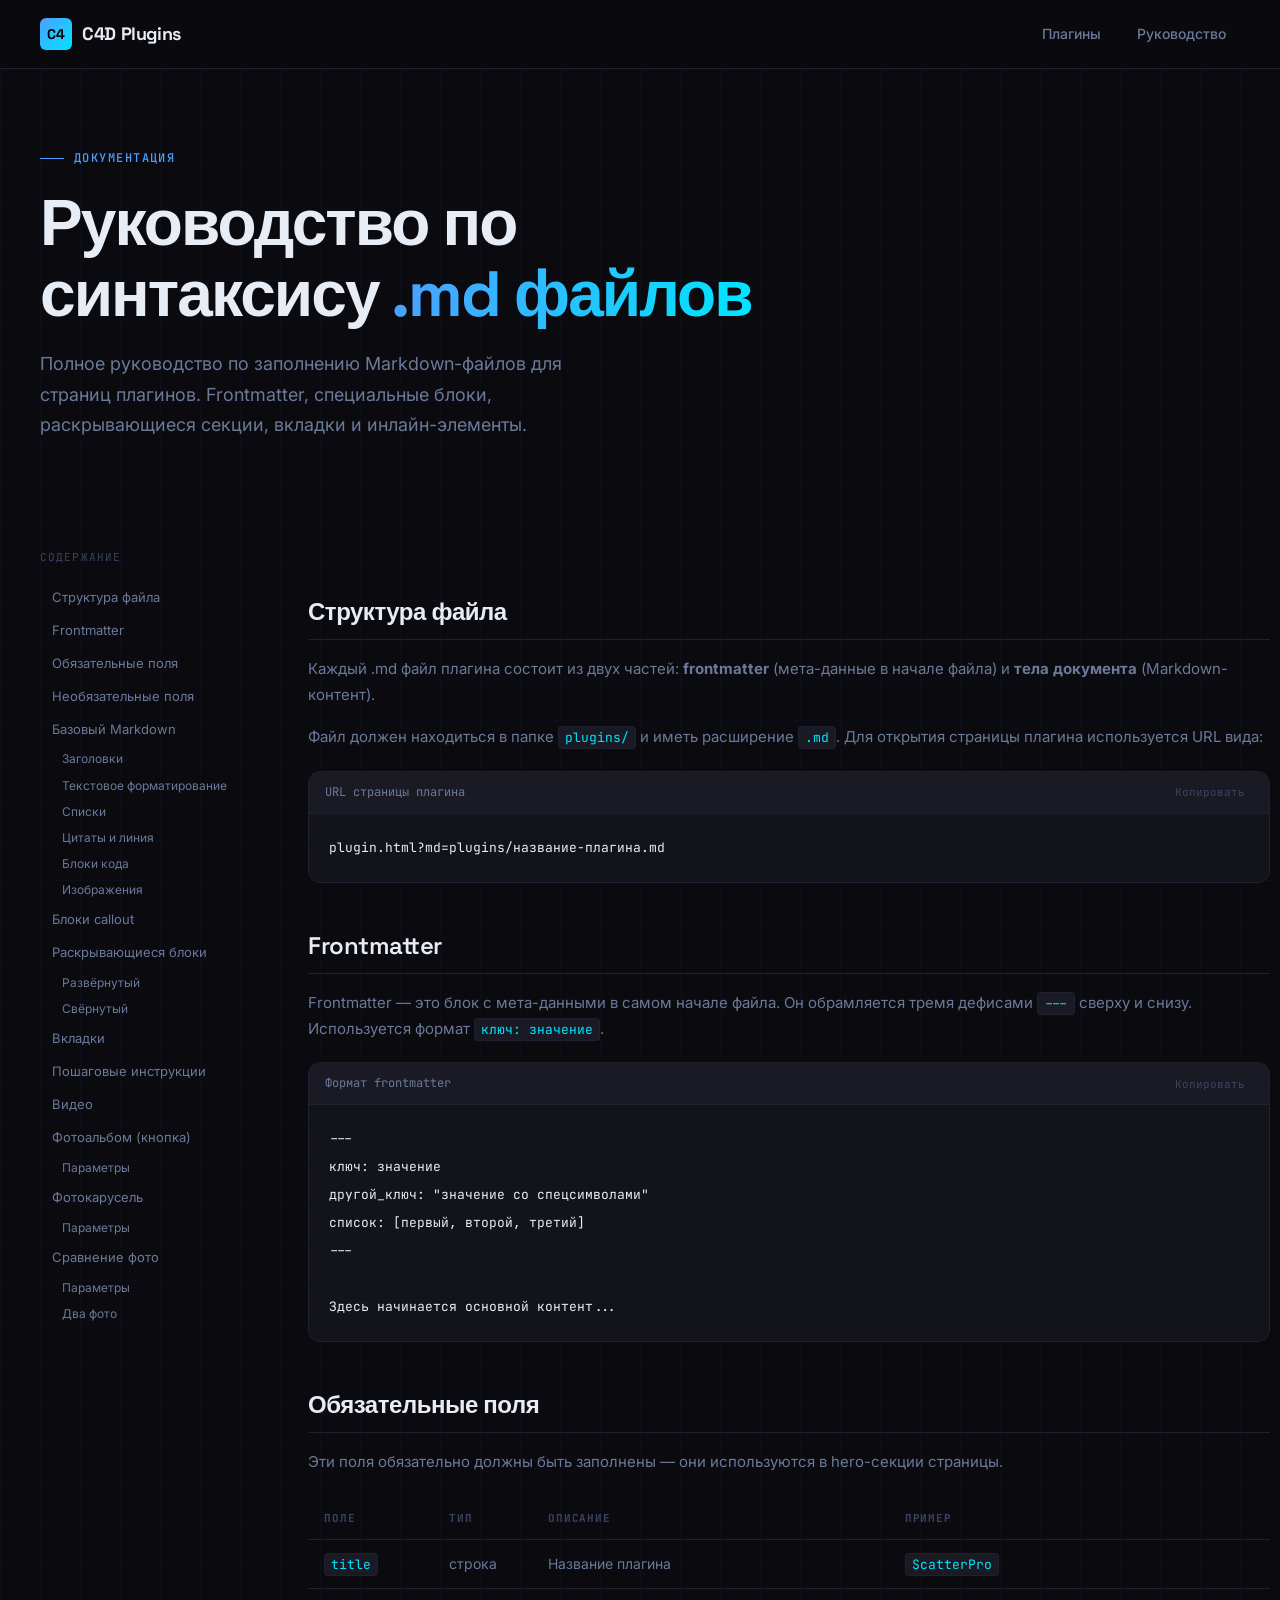
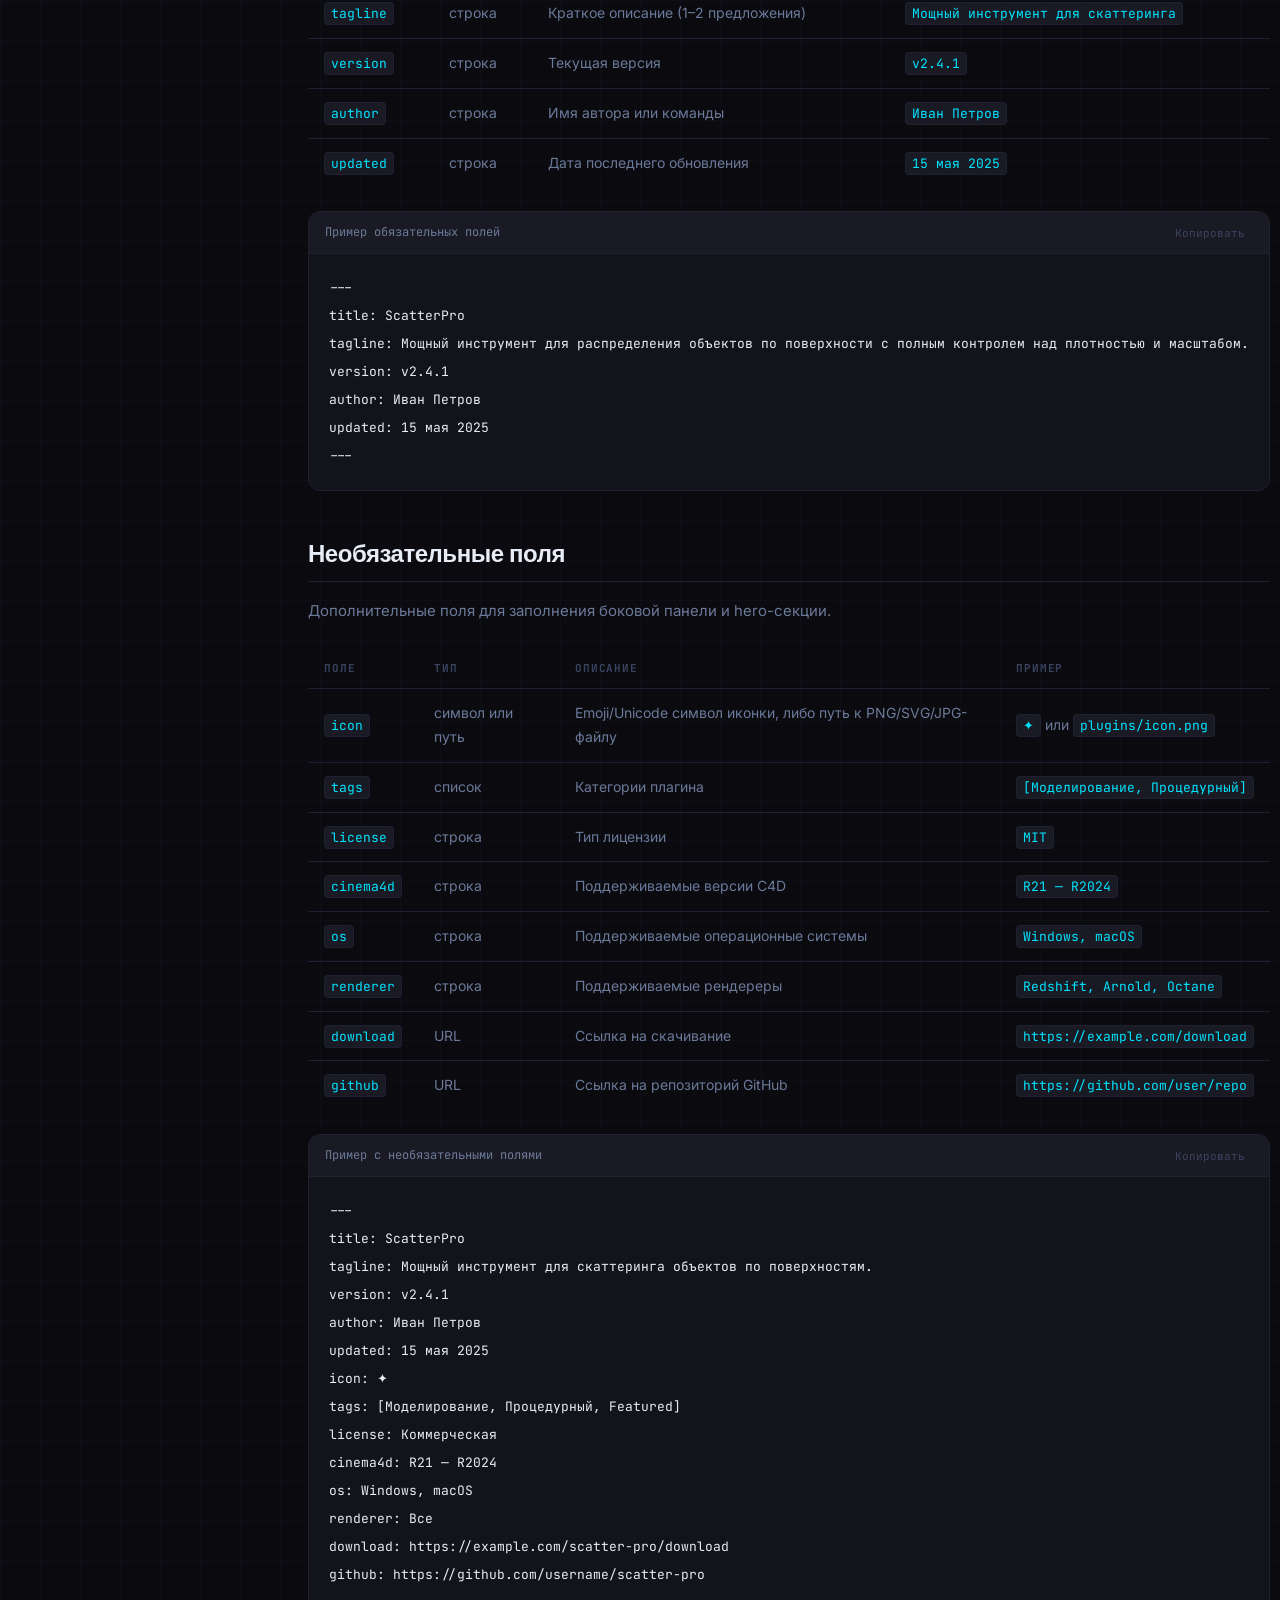
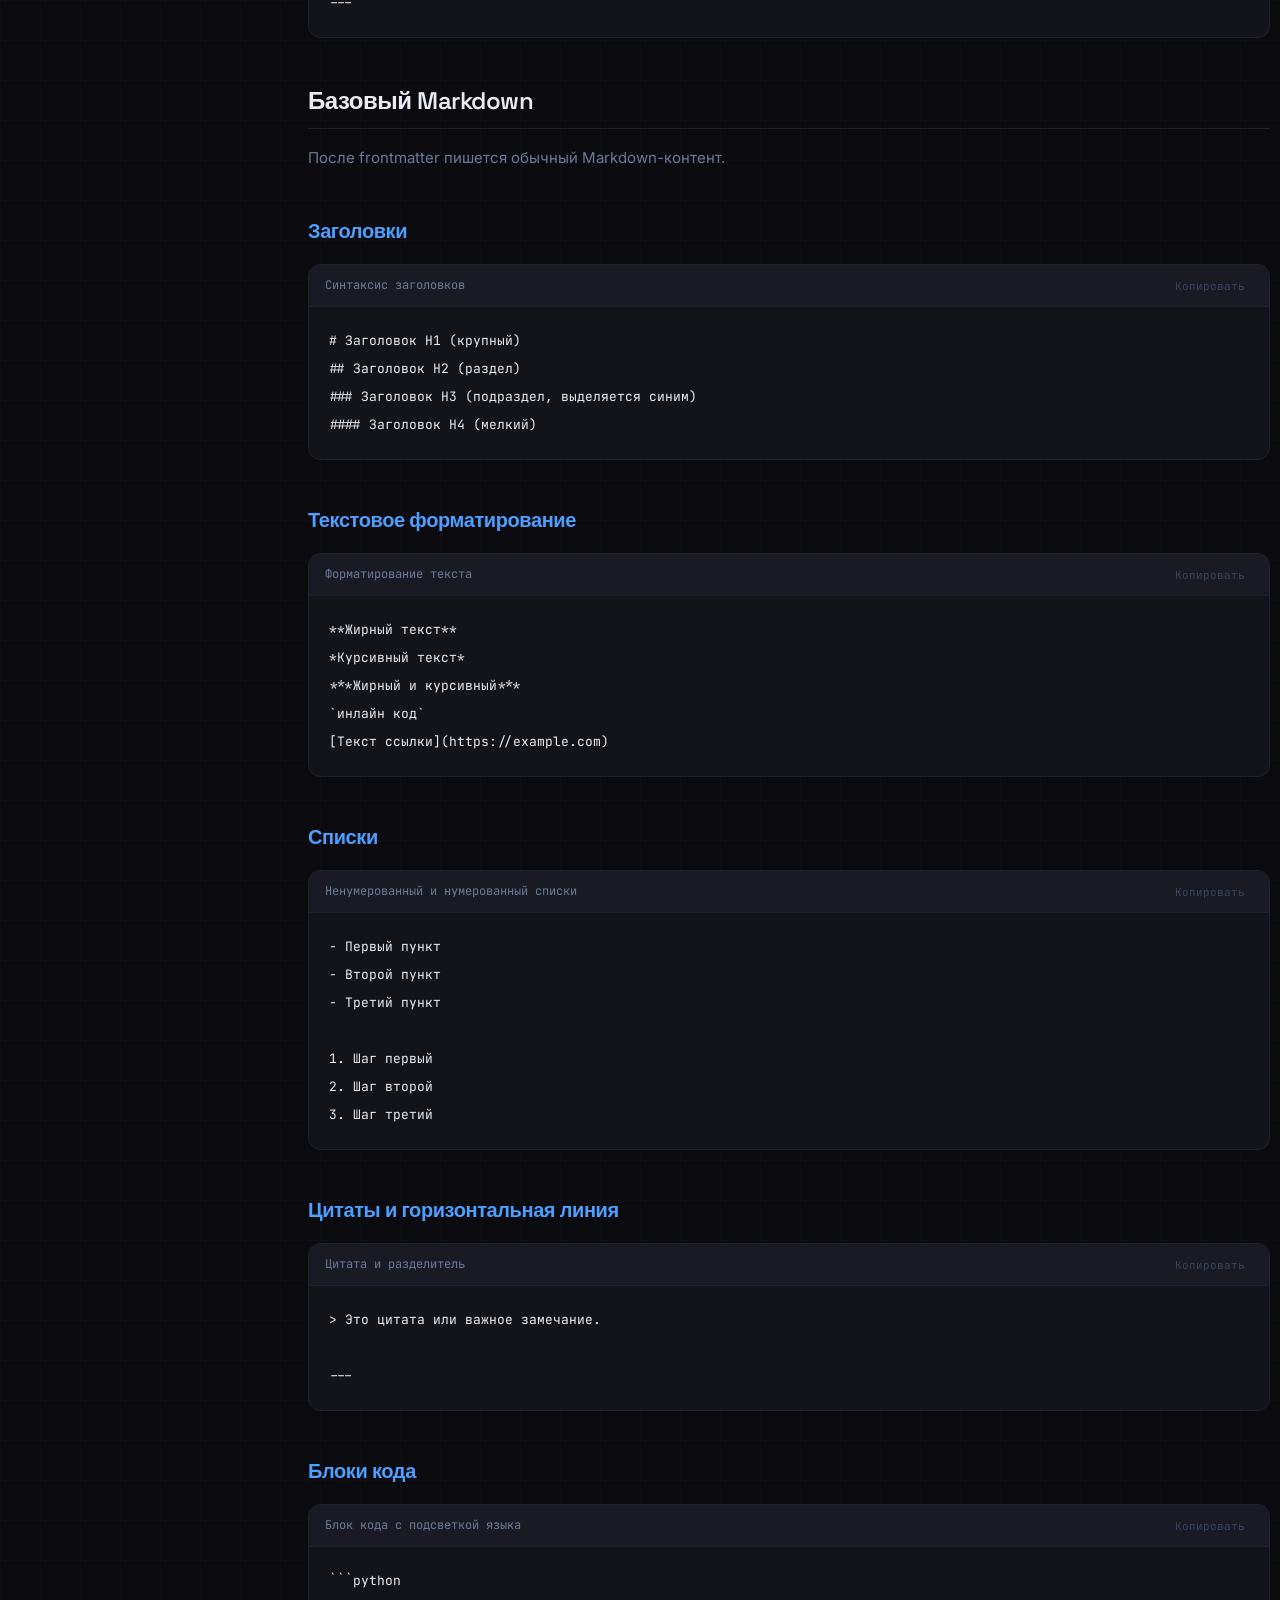
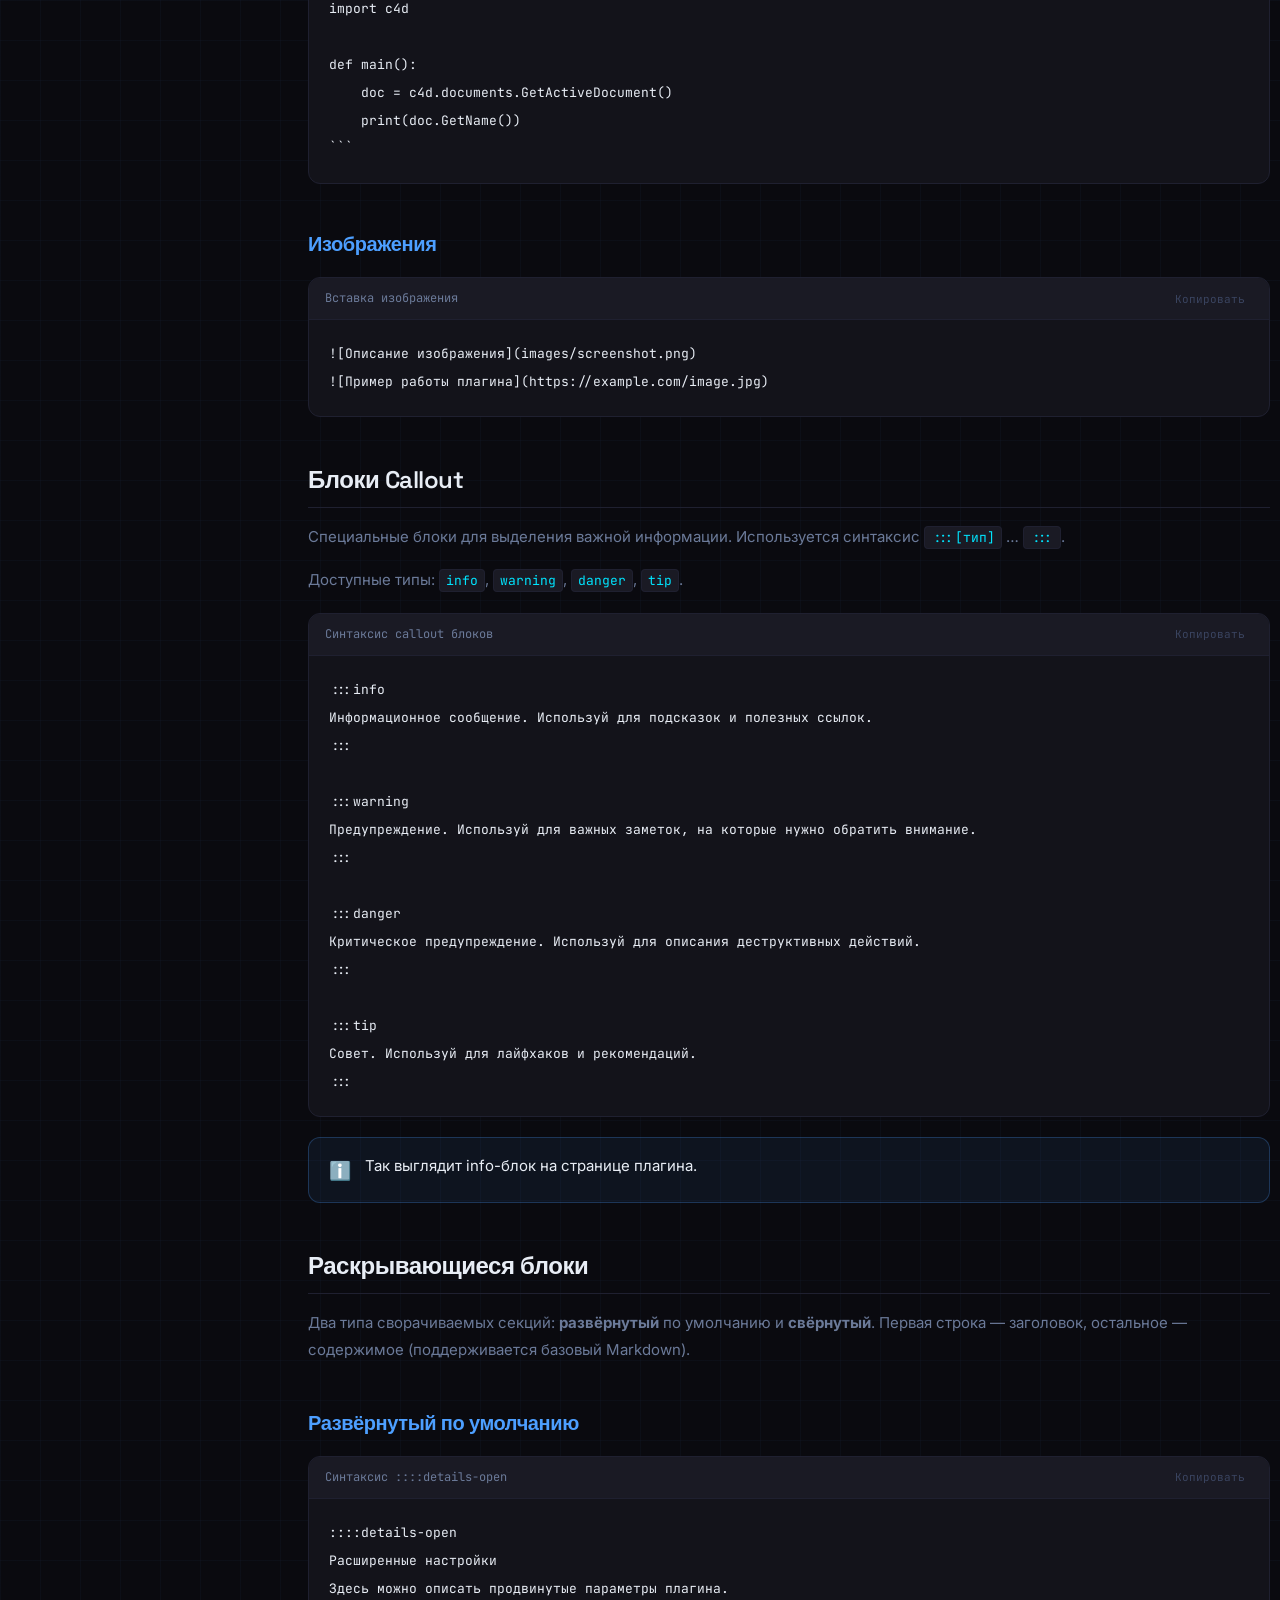
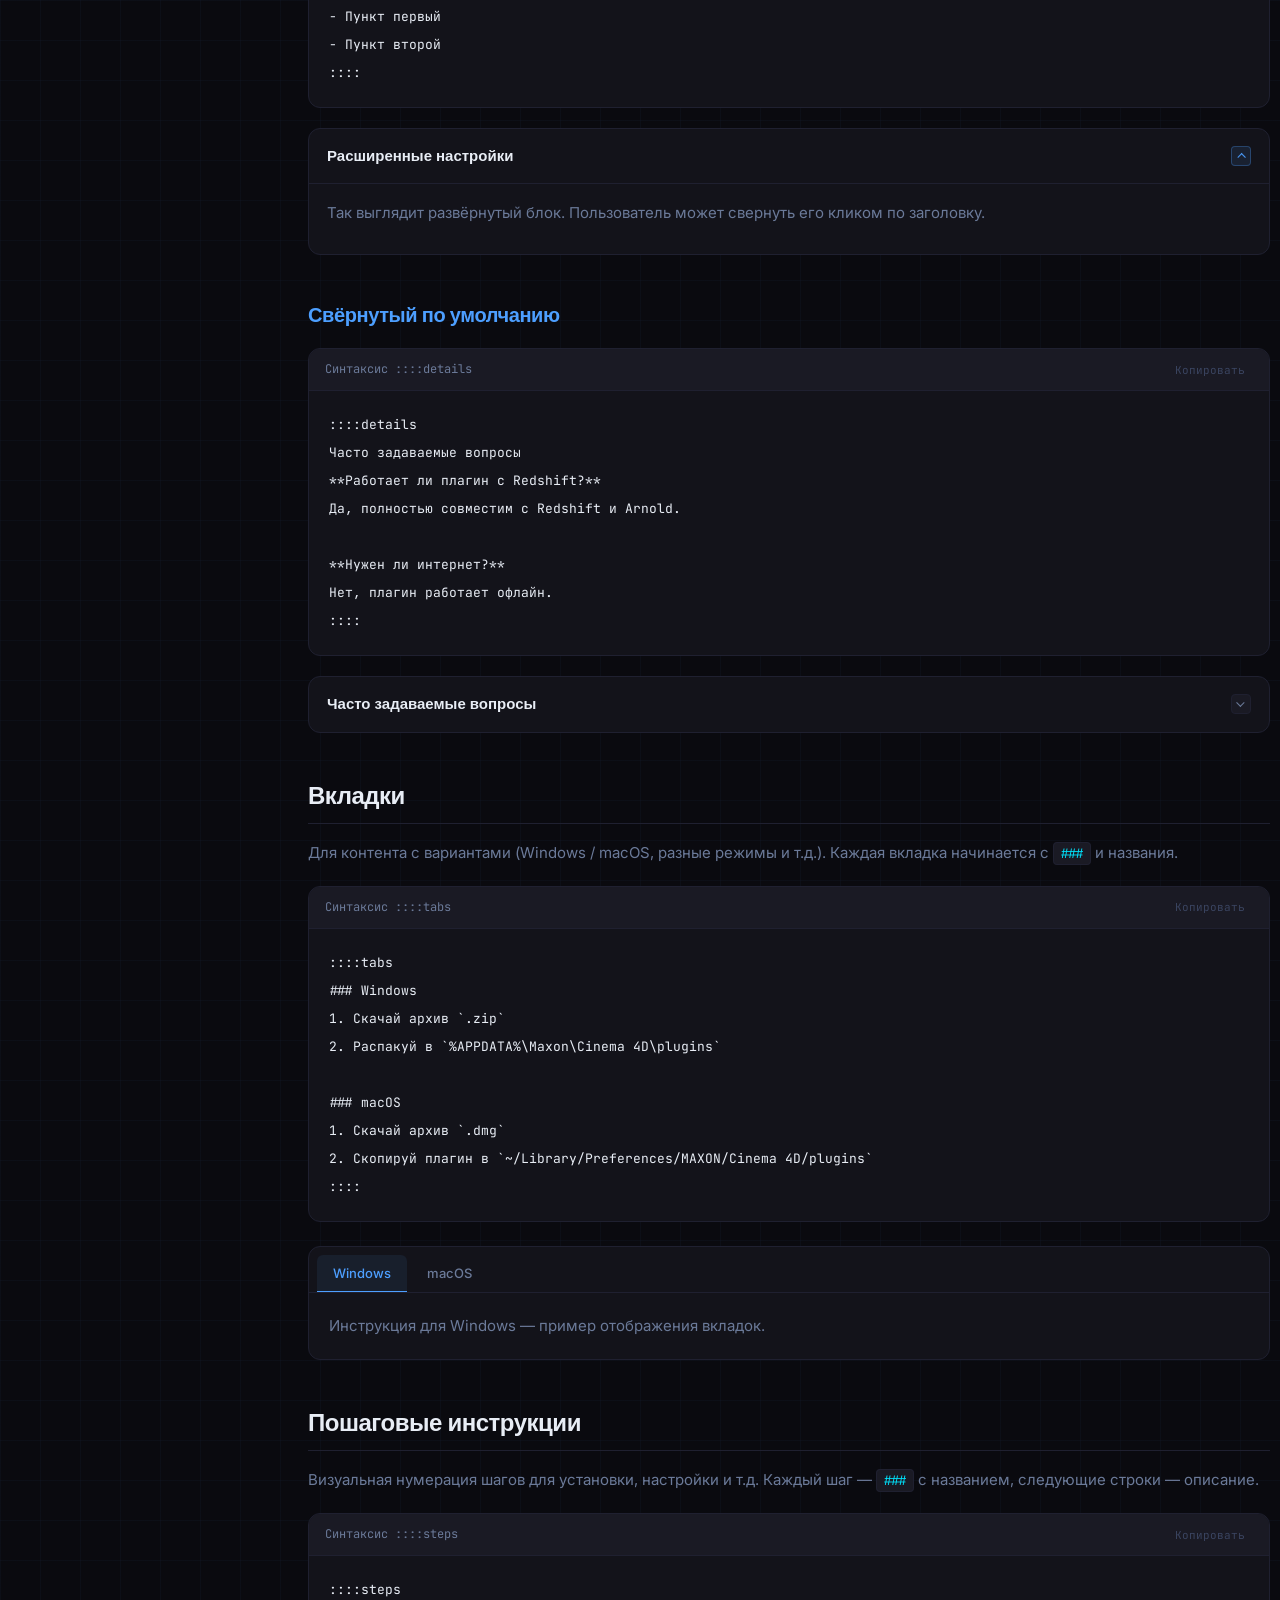
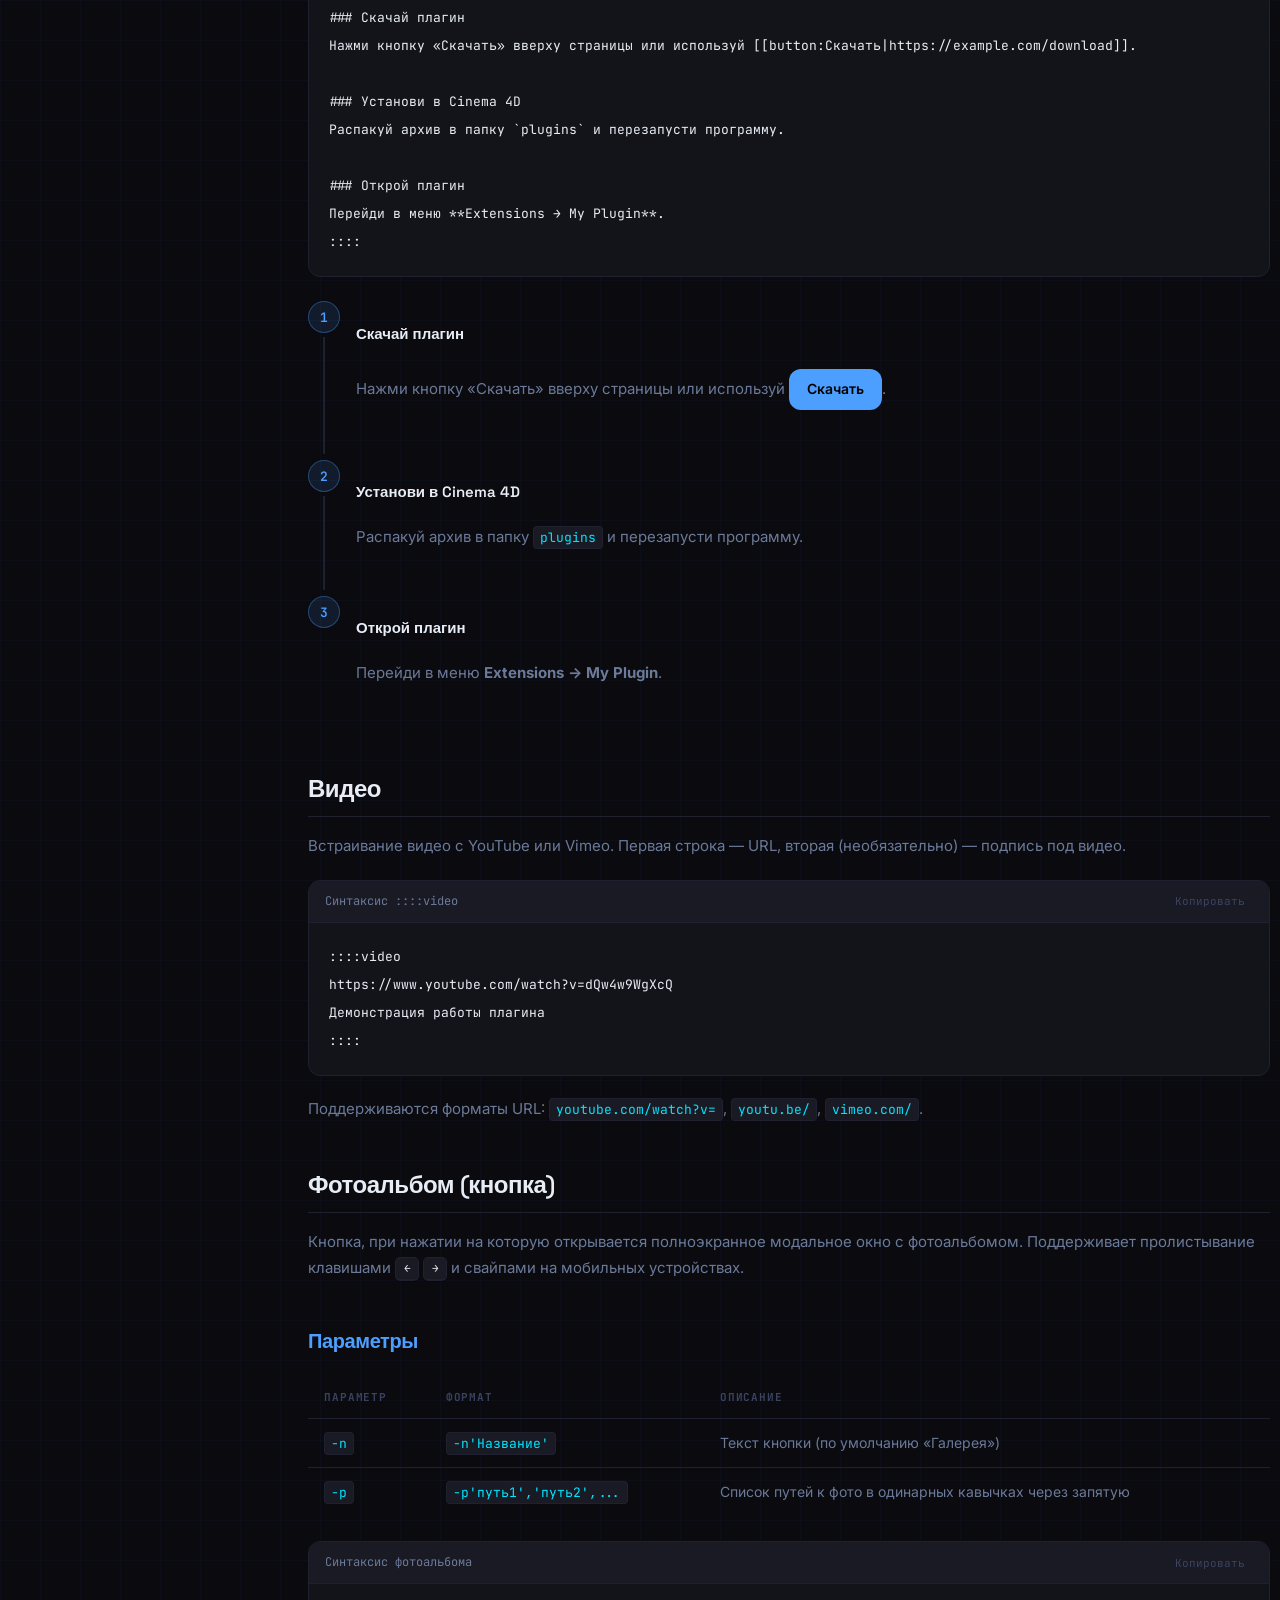
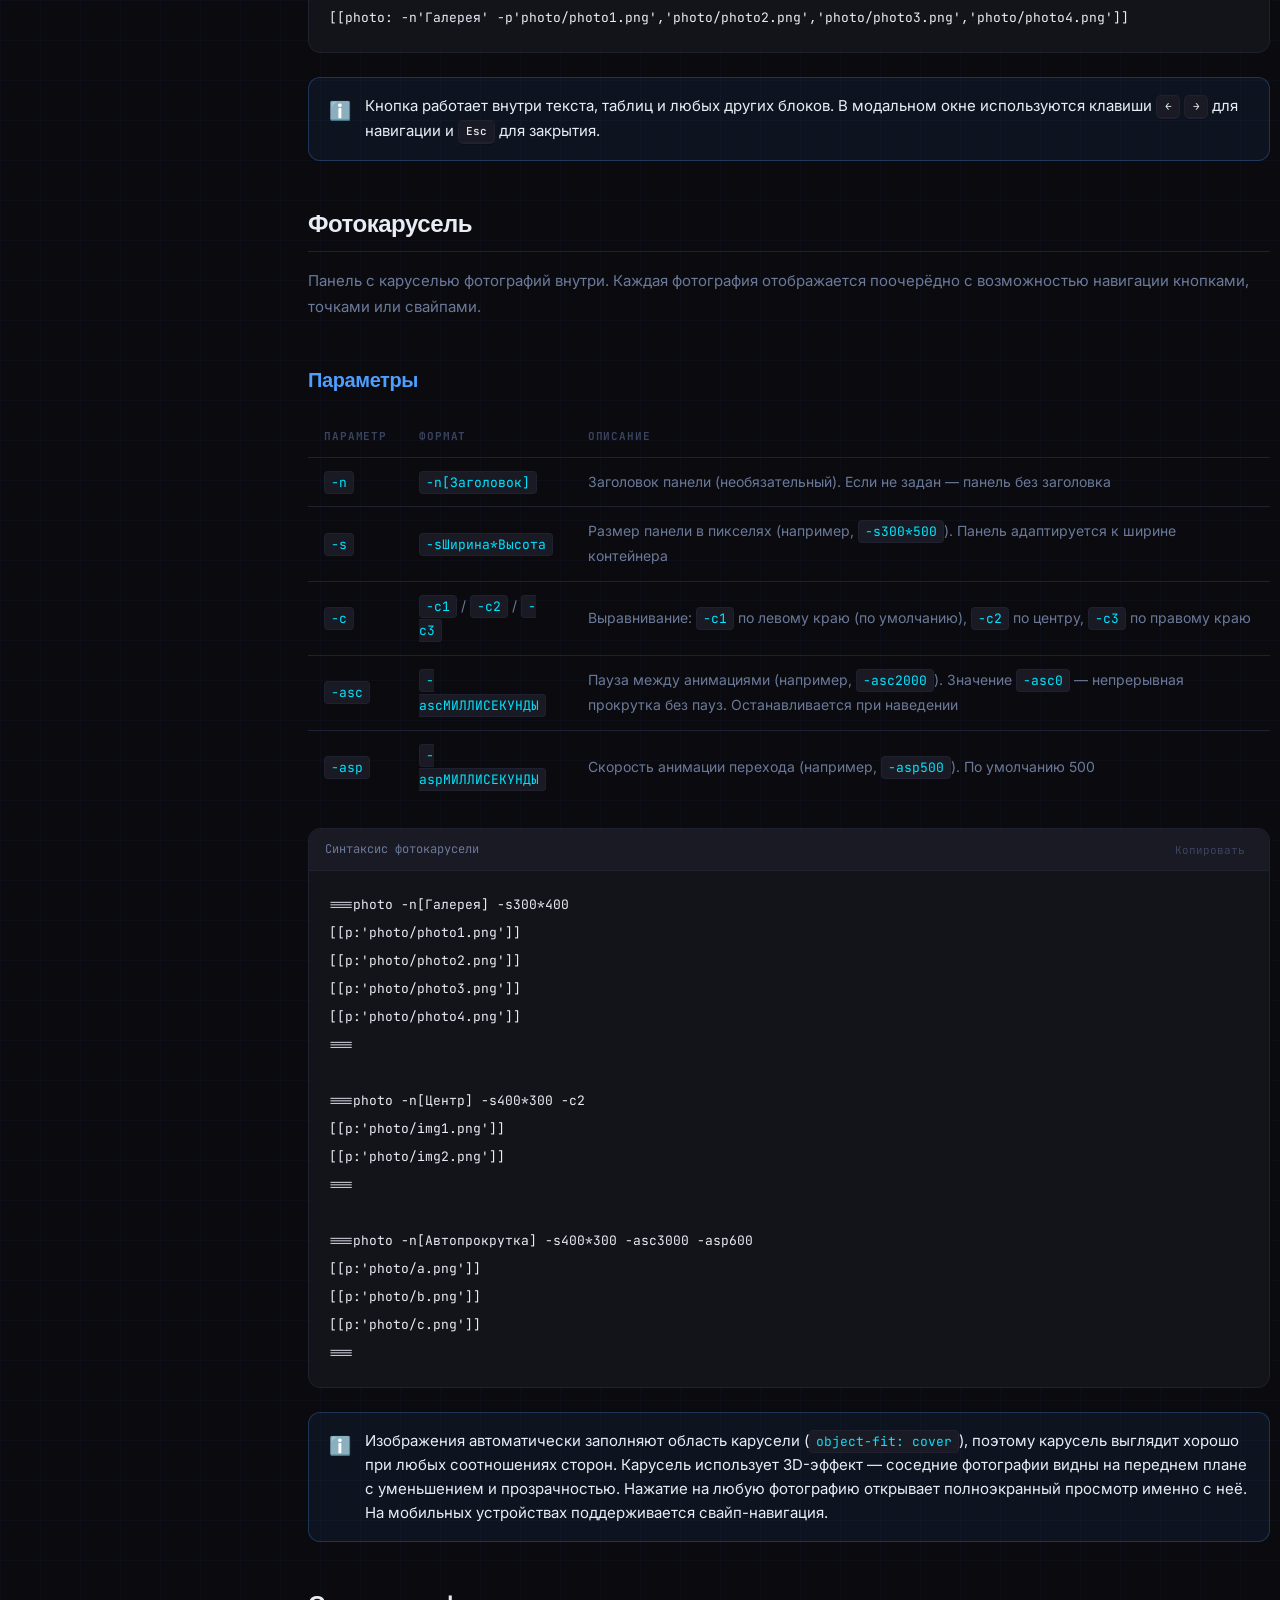
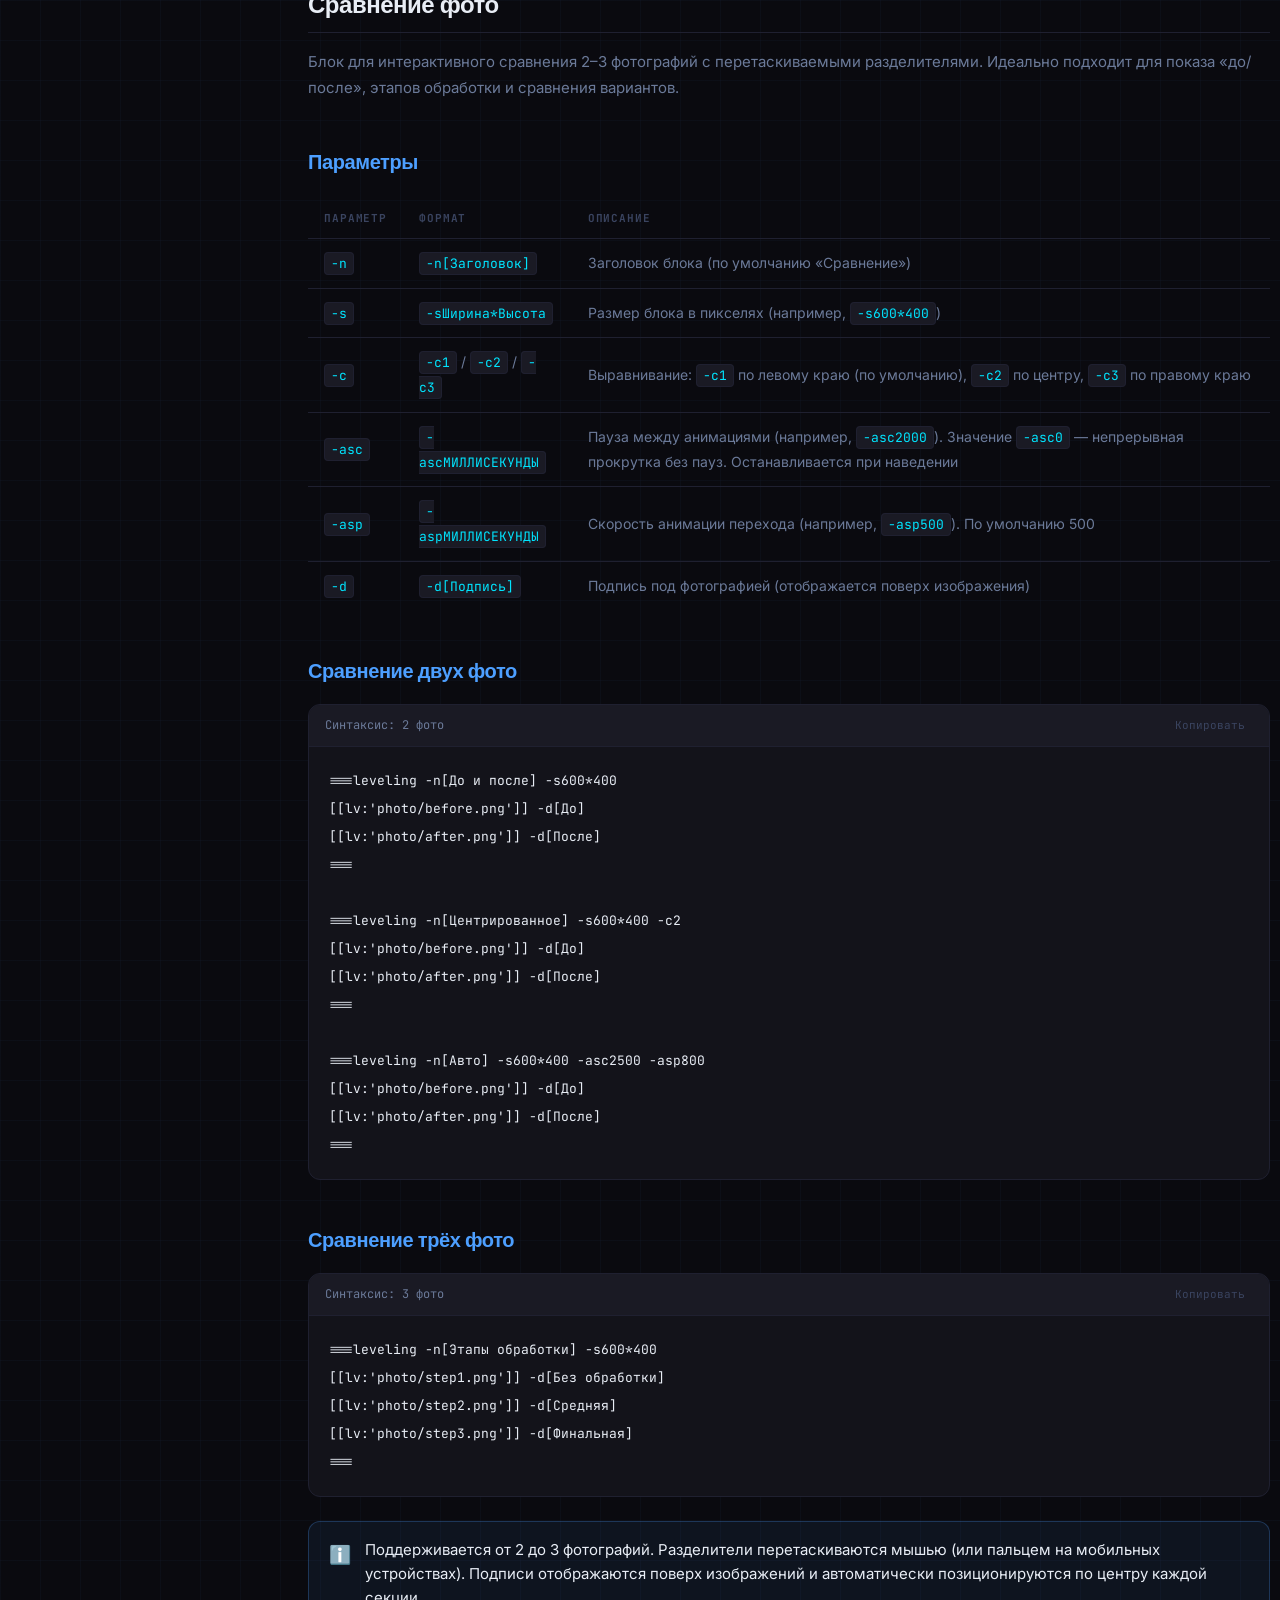
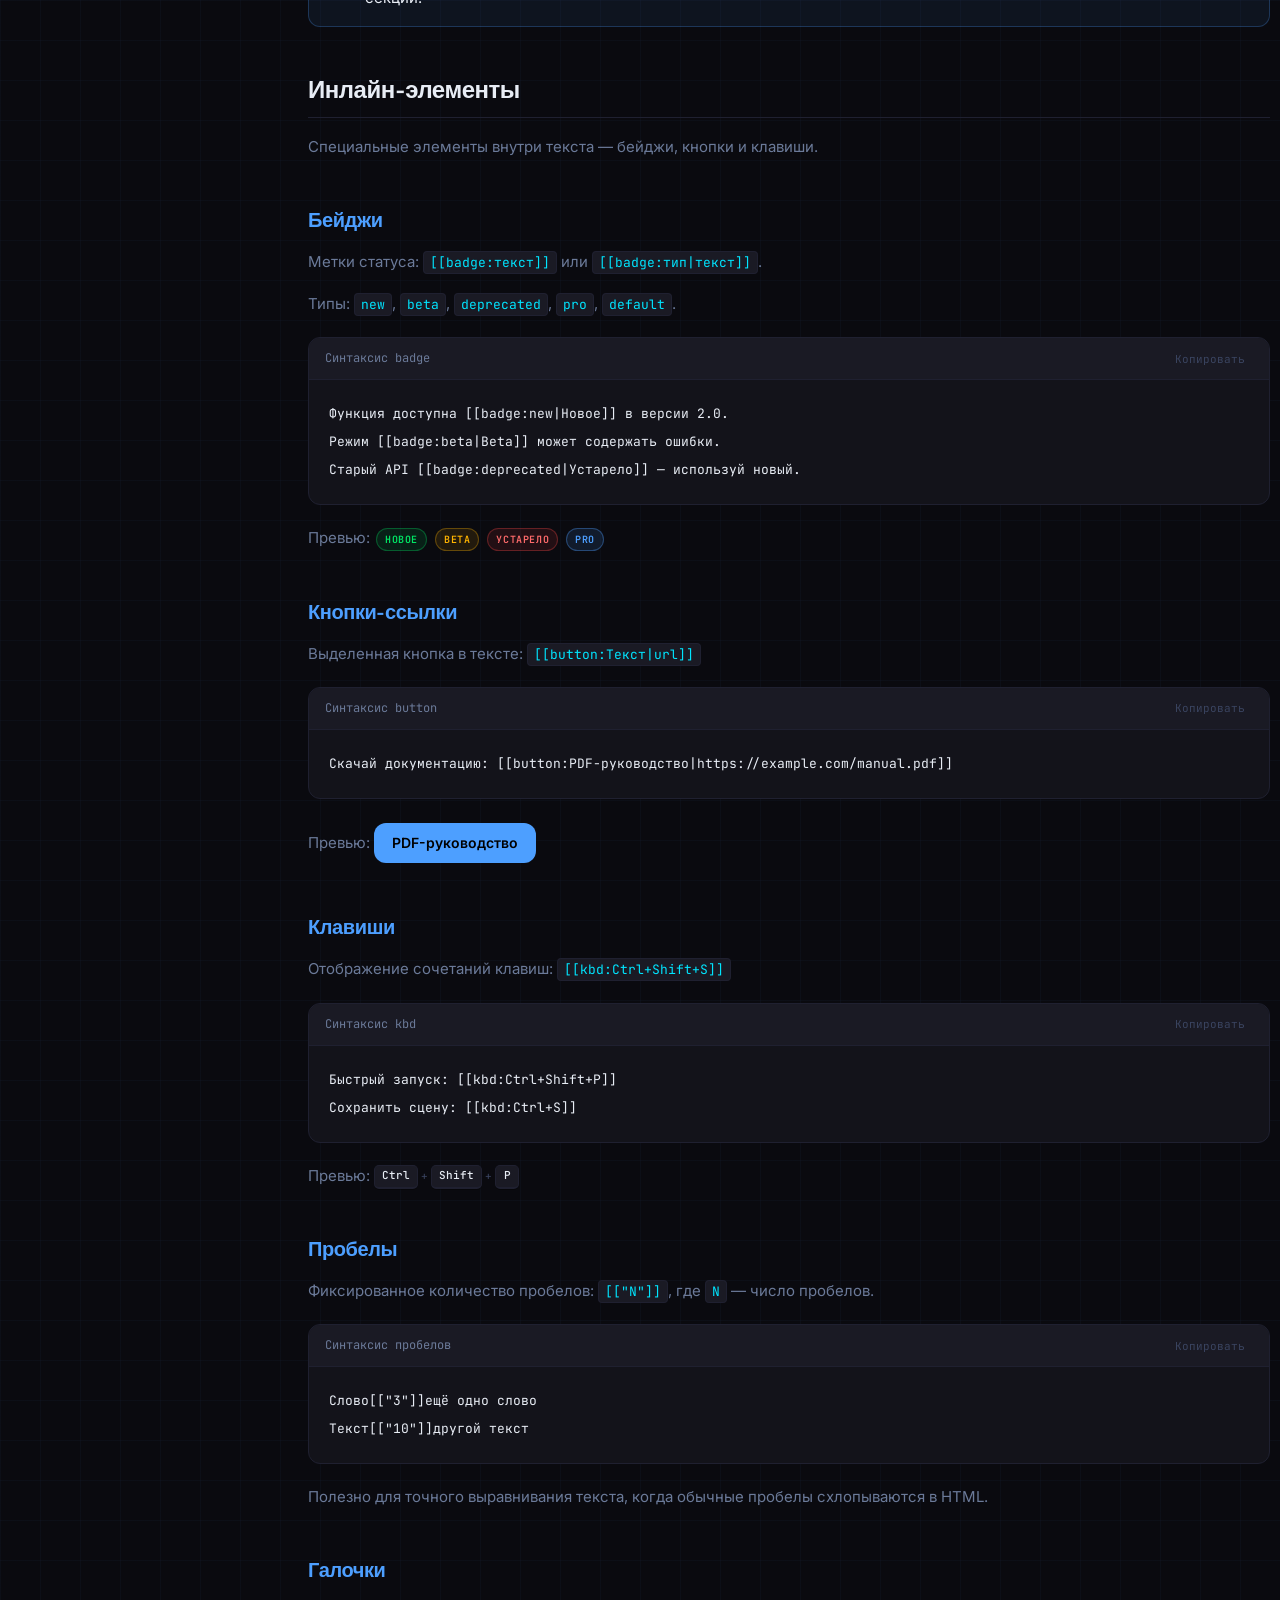
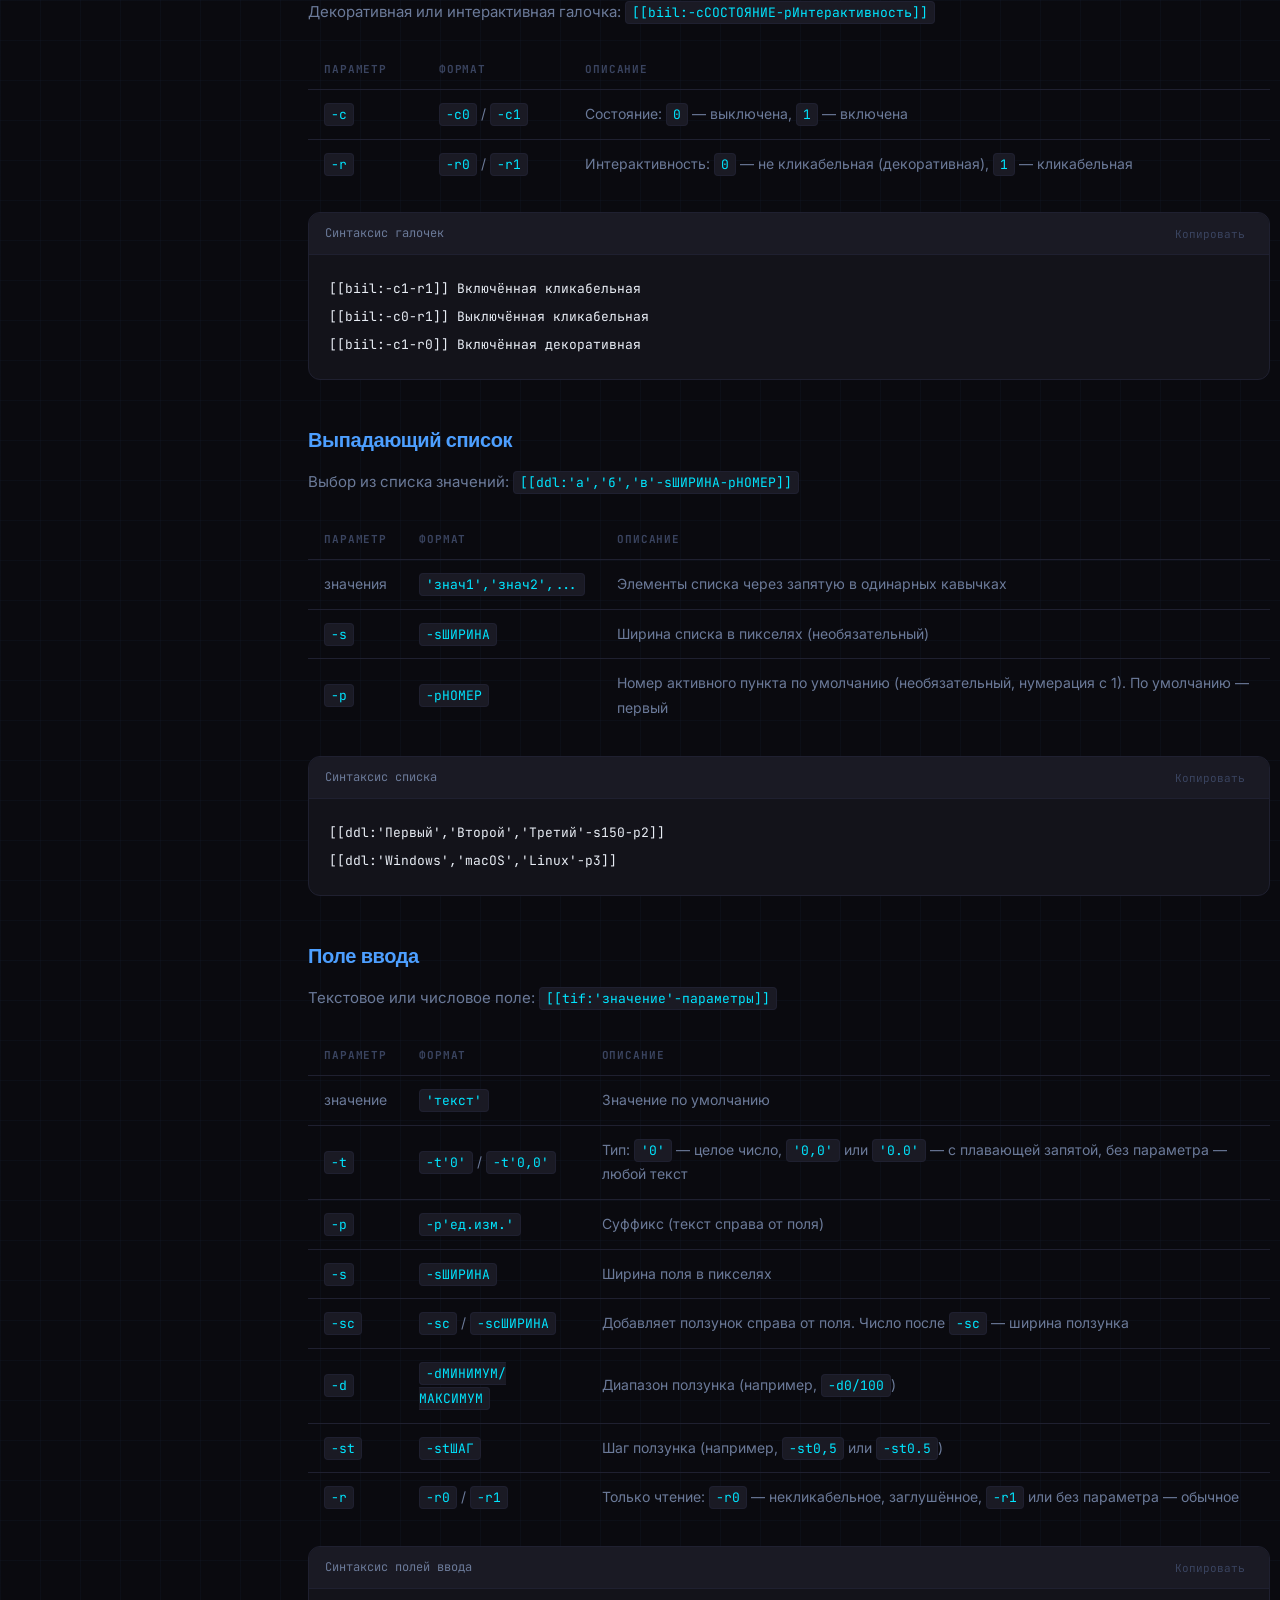
==== commit e6934a9d: "Web fix Выравнивание, анимация и автопрокрутка ===leveling и ===photo" ====
--- a/web/guide.html
+++ b/web/guide.html
@@ -677,6 +677,21 @@
                                     <td><code>-sШирина*Высота</code></td>
                                     <td>Размер панели в пикселях (например, <code>-s300*500</code>). Панель адаптируется к ширине контейнера</td>
                                 </tr>
+                                <tr>
+                                    <td><code>-c</code></td>
+                                    <td><code>-c1</code> / <code>-c2</code> / <code>-c3</code></td>
+                                    <td>Выравнивание: <code>-c1</code> по левому краю (по умолчанию), <code>-c2</code> по центру, <code>-c3</code> по правому краю</td>
+                                </tr>
+                                <tr>
+                                    <td><code>-asc</code></td>
+                                    <td><code>-ascМИЛЛИСЕКУНДЫ</code></td>
+                                    <td>Пауза между анимациями (например, <code>-asc2000</code>). Значение <code>-asc0</code> — непрерывная прокрутка без пауз. Останавливается при наведении</td>
+                                </tr>
+                                <tr>
+                                    <td><code>-asp</code></td>
+                                    <td><code>-aspМИЛЛИСЕКУНДЫ</code></td>
+                                    <td>Скорость анимации перехода (например, <code>-asp500</code>). По умолчанию 500</td>
+                                </tr>
                             </tbody>
                         </table>
 
@@ -690,6 +705,17 @@
 [[p:'photo/photo2.png']]
 [[p:'photo/photo3.png']]
 [[p:'photo/photo4.png']]
+===
+
+===photo -n[Центр] -s400*300 -c2
+[[p:'photo/img1.png']]
+[[p:'photo/img2.png']]
+===
+
+===photo -n[Автопрокрутка] -s400*300 -asc3000 -asp600
+[[p:'photo/a.png']]
+[[p:'photo/b.png']]
+[[p:'photo/c.png']]
 ===</code></pre>
                         </div>
 
@@ -730,6 +756,21 @@
                                     <td>Размер блока в пикселях (например, <code>-s600*400</code>)</td>
                                 </tr>
                                 <tr>
+                                    <td><code>-c</code></td>
+                                    <td><code>-c1</code> / <code>-c2</code> / <code>-c3</code></td>
+                                    <td>Выравнивание: <code>-c1</code> по левому краю (по умолчанию), <code>-c2</code> по центру, <code>-c3</code> по правому краю</td>
+                                </tr>
+                                <tr>
+                                    <td><code>-asc</code></td>
+                                    <td><code>-ascМИЛЛИСЕКУНДЫ</code></td>
+                                    <td>Пауза между анимациями (например, <code>-asc2000</code>). Значение <code>-asc0</code> — непрерывная прокрутка без пауз. Останавливается при наведении</td>
+                                </tr>
+                                <tr>
+                                    <td><code>-asp</code></td>
+                                    <td><code>-aspМИЛЛИСЕКУНДЫ</code></td>
+                                    <td>Скорость анимации перехода (например, <code>-asp500</code>). По умолчанию 500</td>
+                                </tr>
+                                <tr>
                                     <td><code>-d</code></td>
                                     <td><code>-d[Подпись]</code></td>
                                     <td>Подпись под фотографией (отображается поверх изображения)</td>
@@ -744,6 +785,16 @@
                                 <button class="copy-btn">Копировать</button>
                             </div>
                             <pre><code>===leveling -n[До и после] -s600*400
+[[lv:'photo/before.png']] -d[До]
+[[lv:'photo/after.png']] -d[После]
+===
+
+===leveling -n[Центрированное] -s600*400 -c2
+[[lv:'photo/before.png']] -d[До]
+[[lv:'photo/after.png']] -d[После]
+===
+
+===leveling -n[Авто] -s600*400 -asc2500 -asp800
 [[lv:'photo/before.png']] -d[До]
 [[lv:'photo/after.png']] -d[После]
 ===</code></pre>
@@ -1145,7 +1196,8 @@
                             <pre><code>
 [[ico:'plugins/photo.png'-200]]      — высота 200px, ширина пропорционально
 [[ico:'plugins/photo.png'-x]]        — автоподгонка
-[[ico:'plugins/icon.png']]           — по умолчанию 36x36</code></pre>
+[[ico:'plugins/icon.png']]           — по умолчанию 36x36
+[[ico:'plugins/photo.png'-300-c2]]   — по центру</code></pre>
                         </div>
 
                         <table>
@@ -1167,6 +1219,10 @@
                                 <tr>
                                     <td><code>[[ico:'path']]</code></td>
                                     <td>Размер по умолчанию — 36×36 px</td>
+                                </tr>
+                                <tr>
+                                    <td><code>-c1</code> / <code>-c2</code> / <code>-c3</code></td>
+                                    <td>Выравнивание: <code>-c1</code> по левому (по умолчанию), <code>-c2</code> по центру, <code>-c3</code> по правому. Добавляется после размера</td>
                                 </tr>
                             </tbody>
                         </table>
--- a/web/css/style.css
+++ b/web/css/style.css
@@ -1690,6 +1690,21 @@
     font-family: var(--font-mono);
     font-size: 12px;
     color: var(--color-text-secondary);
+}
+
+/* Иконки/изображения */
+.md-ico-wrap {
+    display: block;
+    text-align: left;
+    margin: 4px 0;
+}
+
+.md-ico-wrap-center {
+    text-align: center;
+}
+
+.md-ico-wrap-right {
+    text-align: right;
 }
 
 /* ========================================
@@ -2029,6 +2044,7 @@
 .md-modal-body {
     padding: 20px 24px 24px;
     overflow-y: auto;
+    overflow-x: hidden;
     flex: 1;
     min-height: 0;
     scrollbar-width: thin;
@@ -2088,6 +2104,15 @@
     border-radius: var(--radius-md);
 }
 
+.md-photo-carousel-wrap-center {
+    margin-left: auto;
+    margin-right: auto;
+}
+
+.md-photo-carousel-wrap-right {
+    margin-left: auto;
+}
+
 .md-photo-carousel-title {
     padding: 14px 18px;
     font-family: var(--font-display);
@@ -2216,6 +2241,16 @@
     border-radius: var(--radius-md);
     background: var(--color-surface);
     border: 1px solid var(--color-border);
+}
+
+.md-leveling-wrap-center {
+    margin-left: auto;
+    margin-right: auto;
+}
+
+.md-leveling-wrap-right {
+    margin-left: auto;
+}
     overflow: hidden;
 }
 
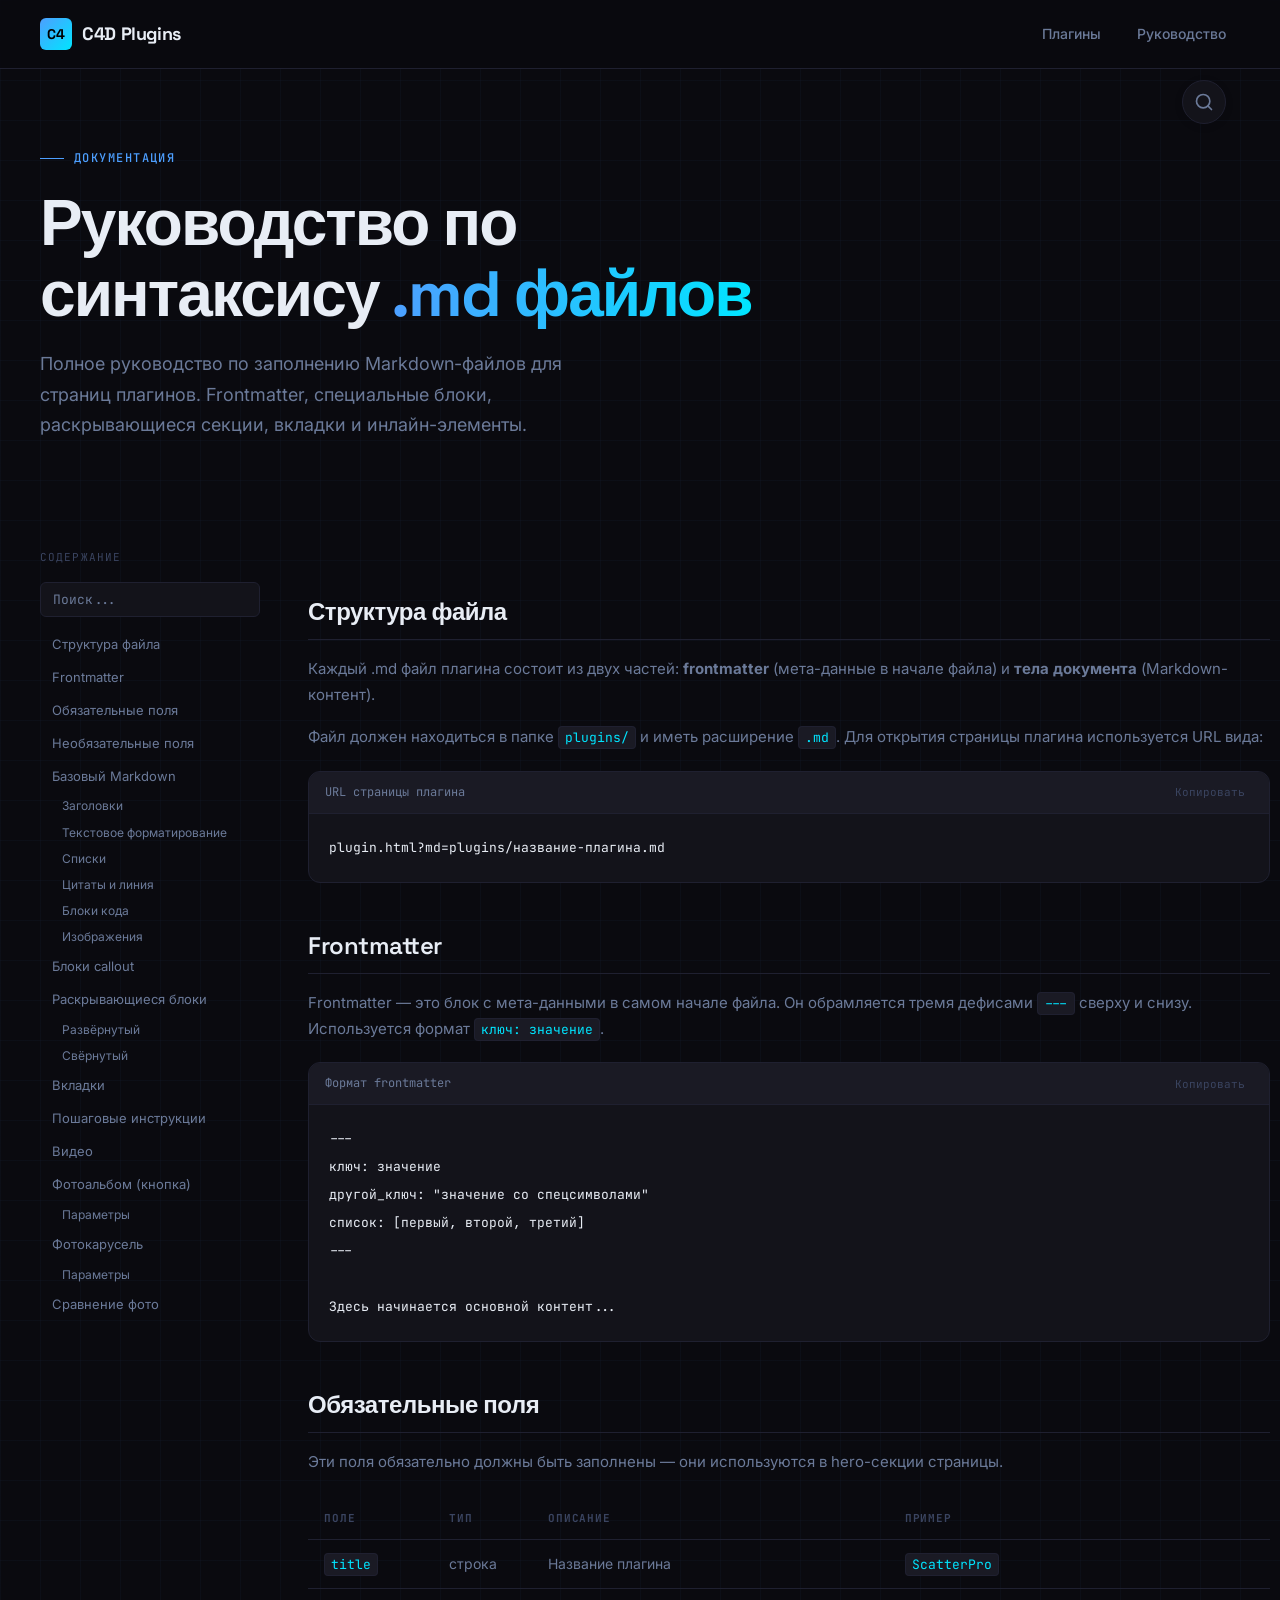
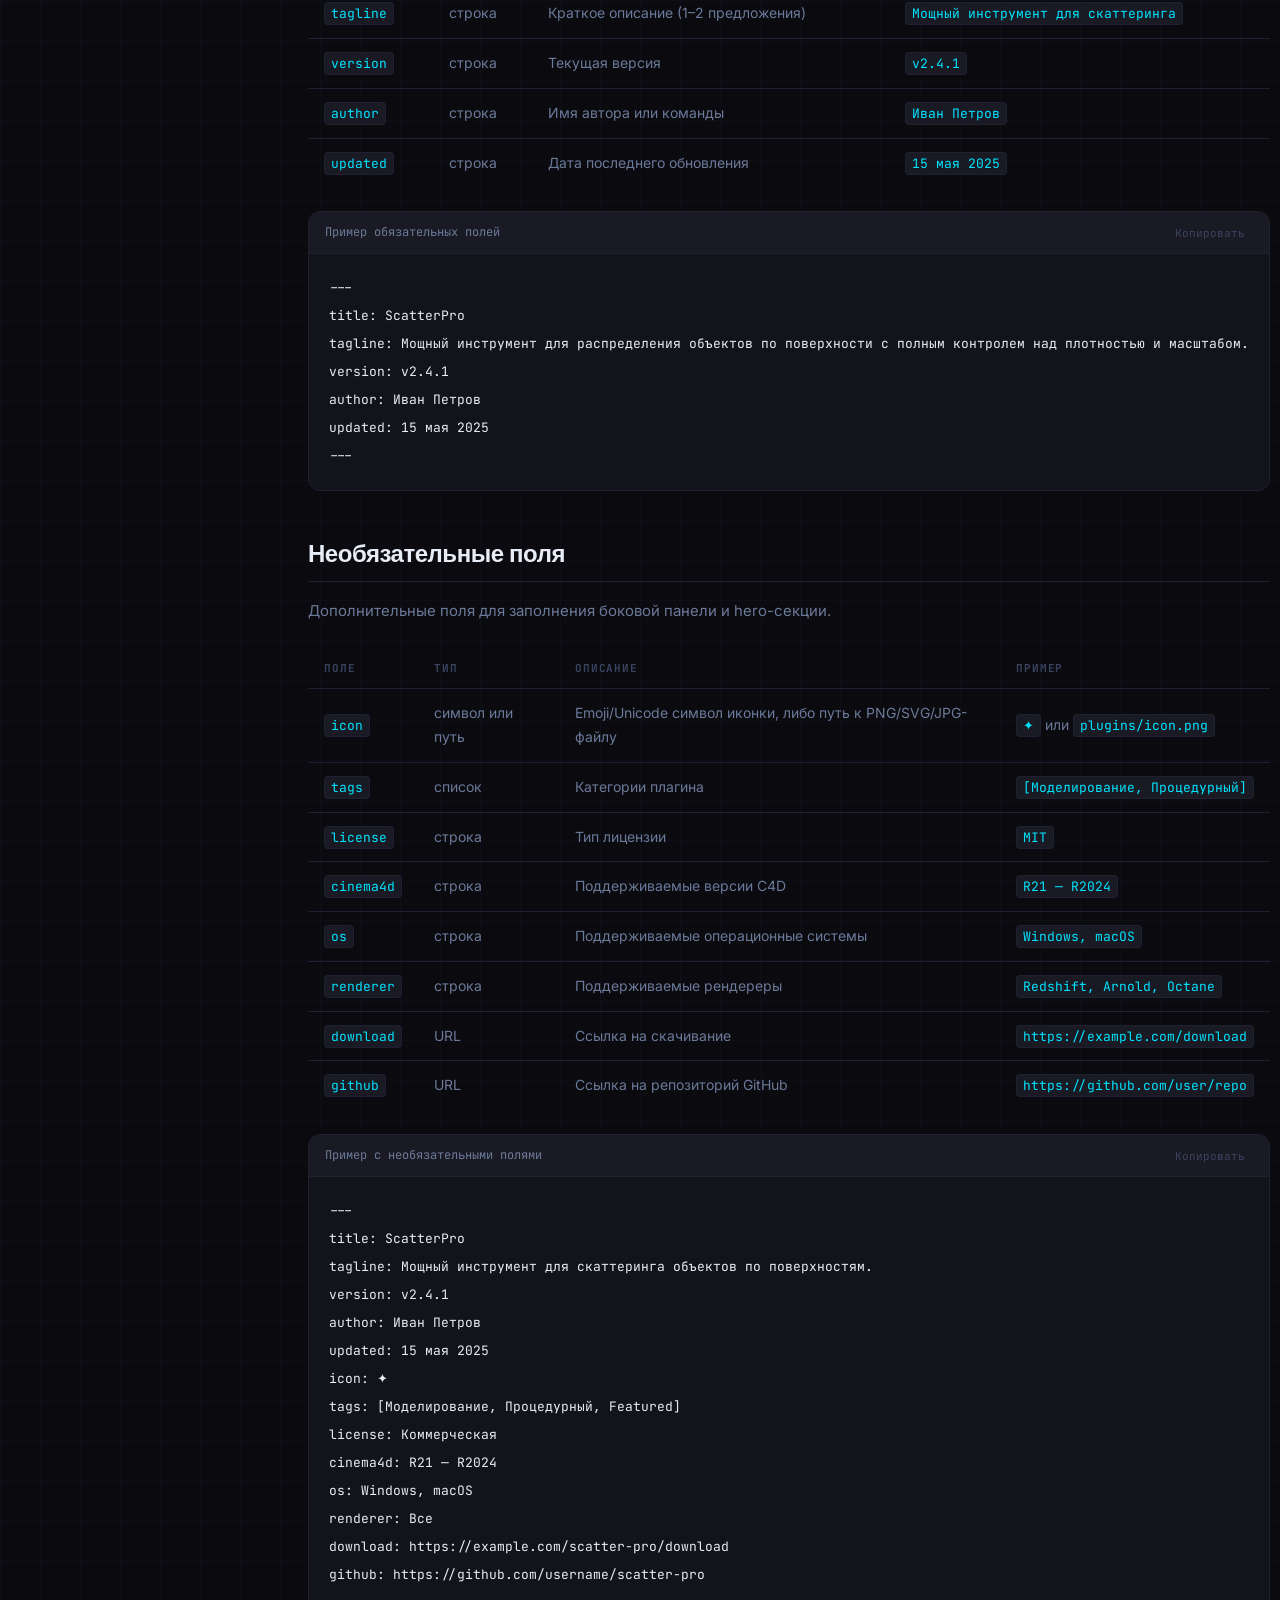
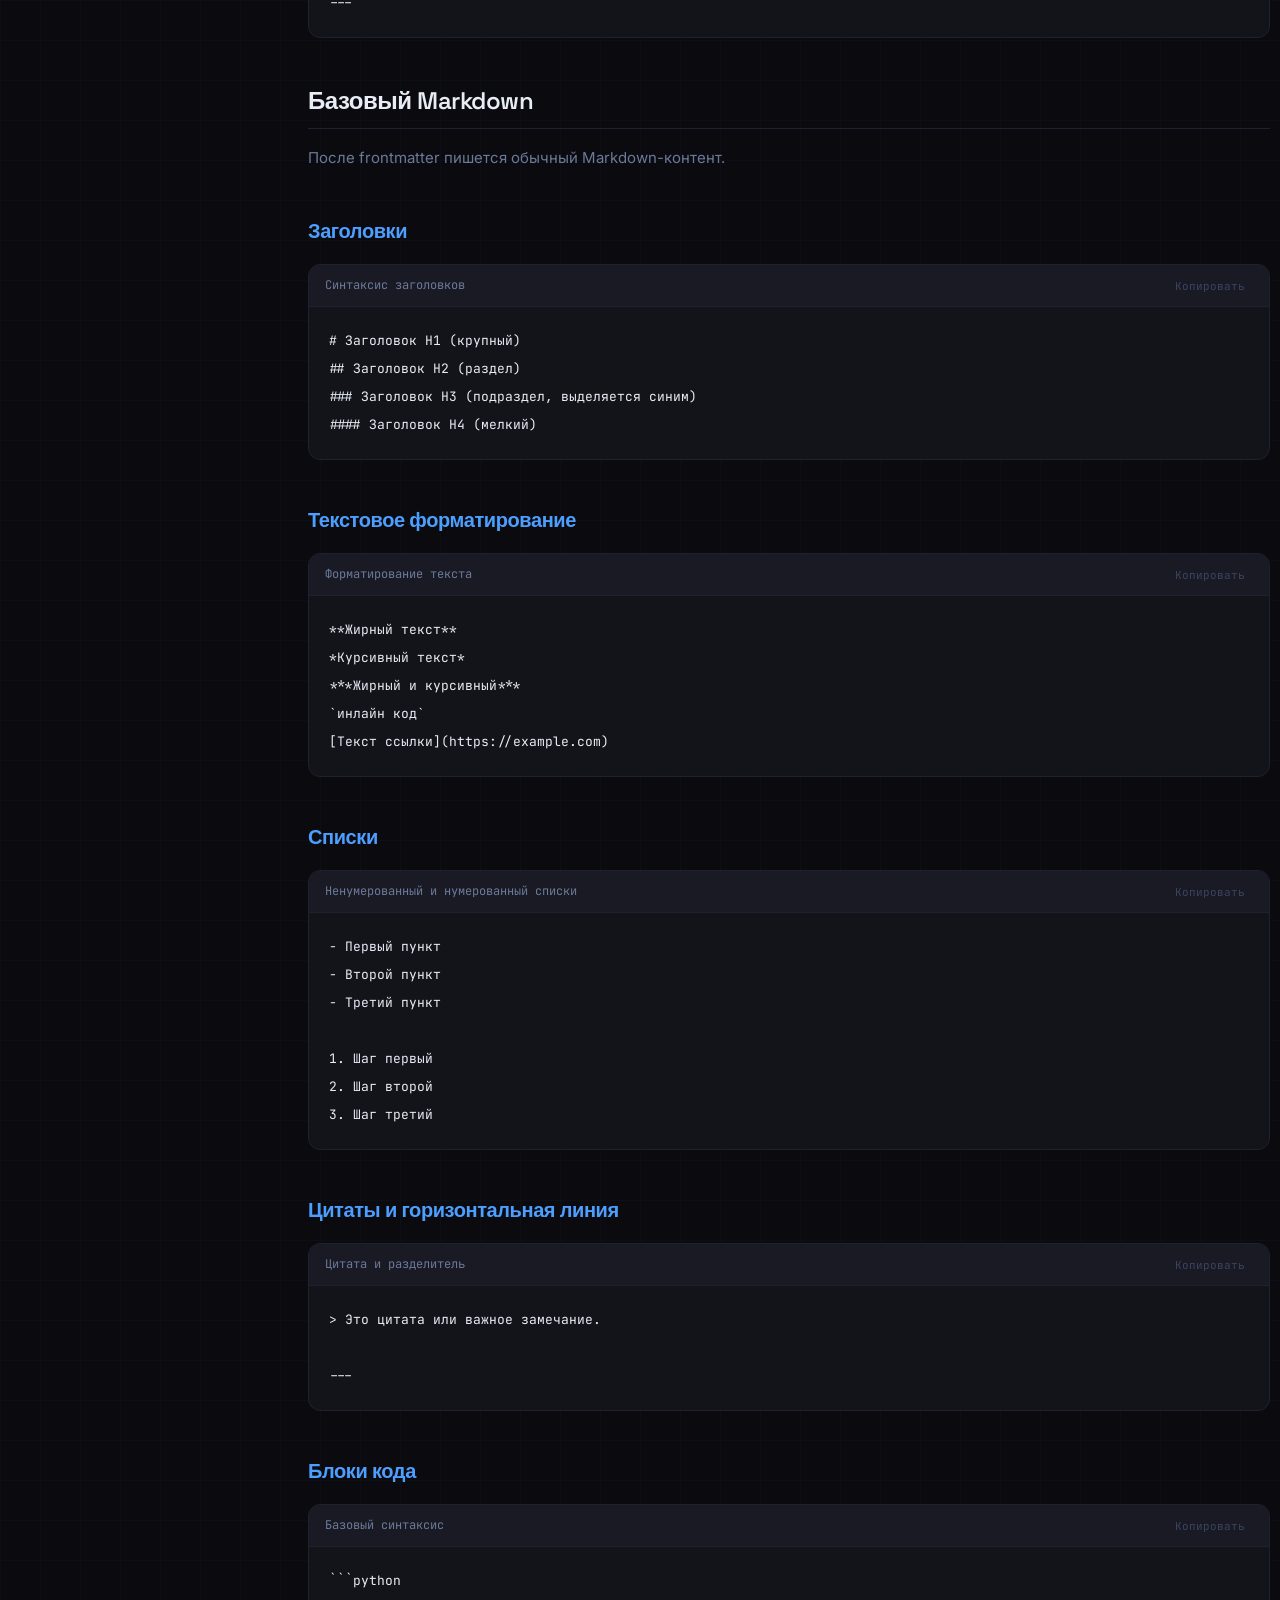
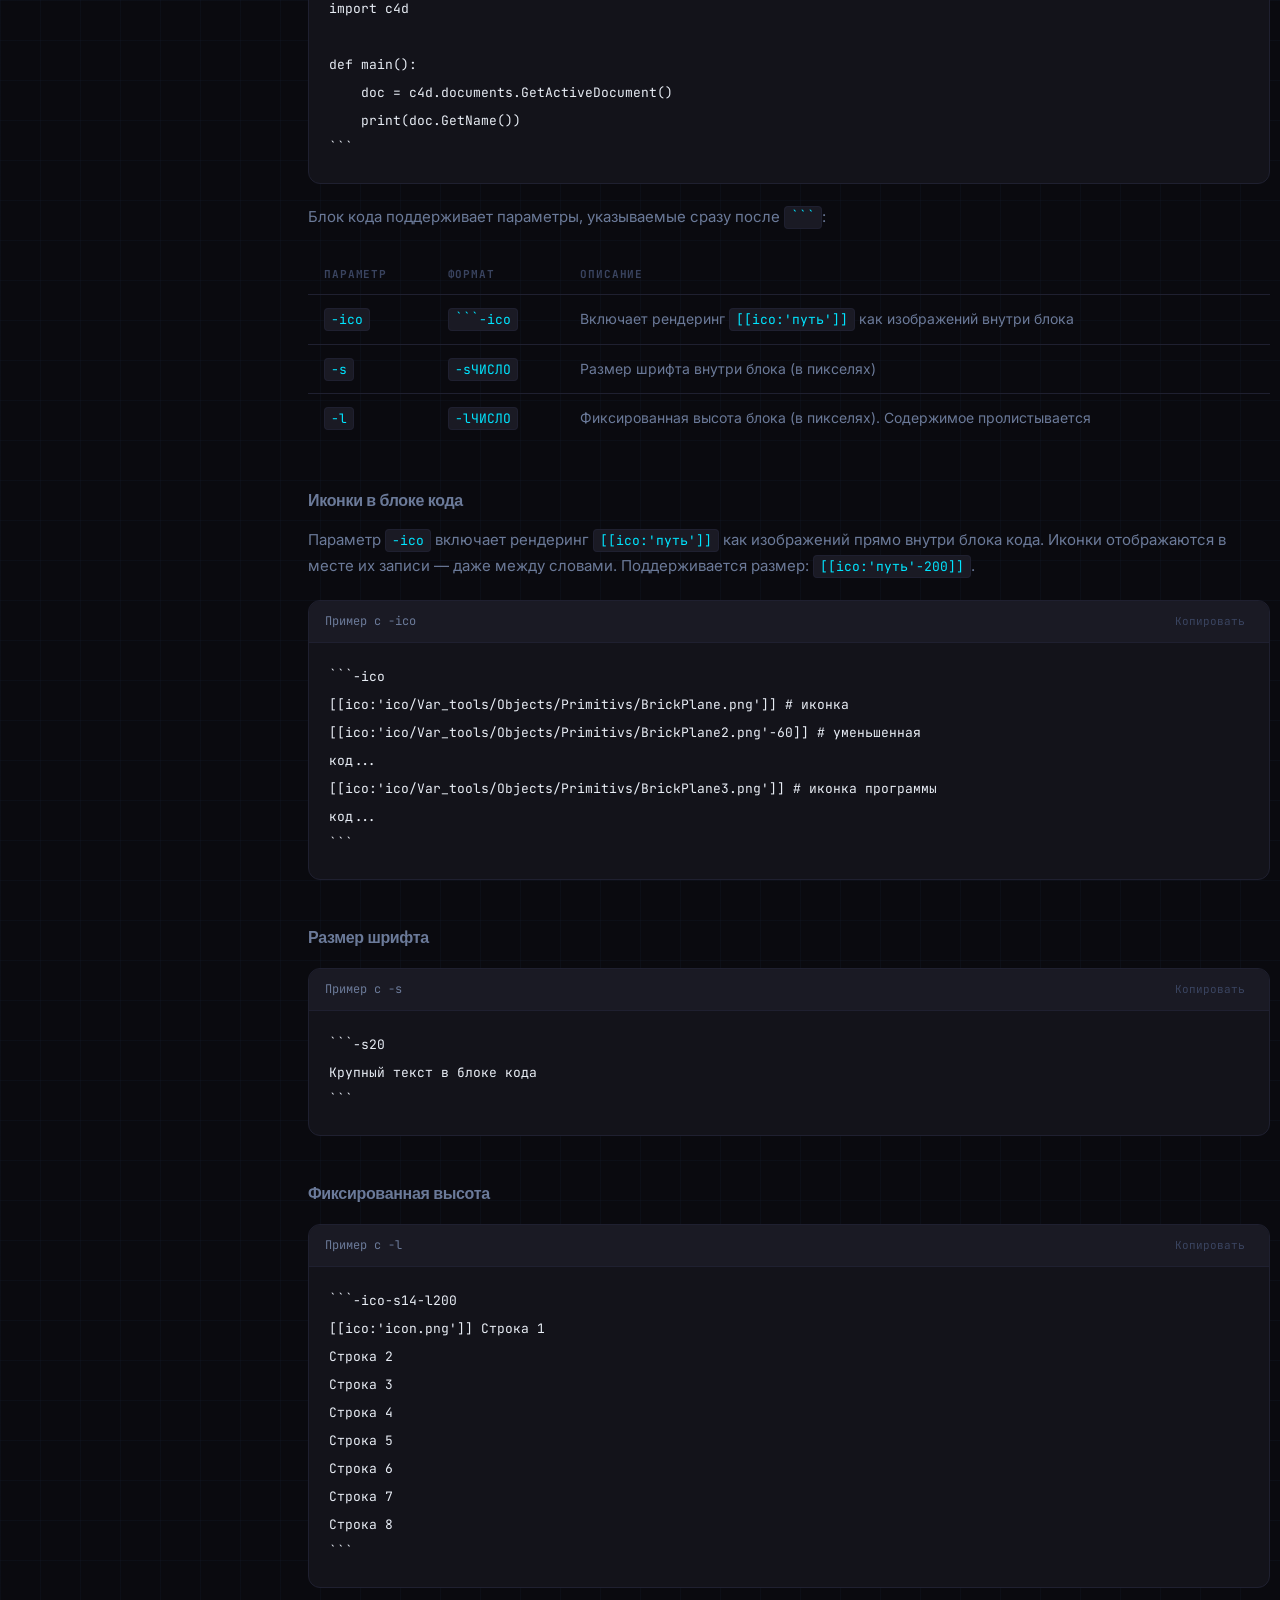
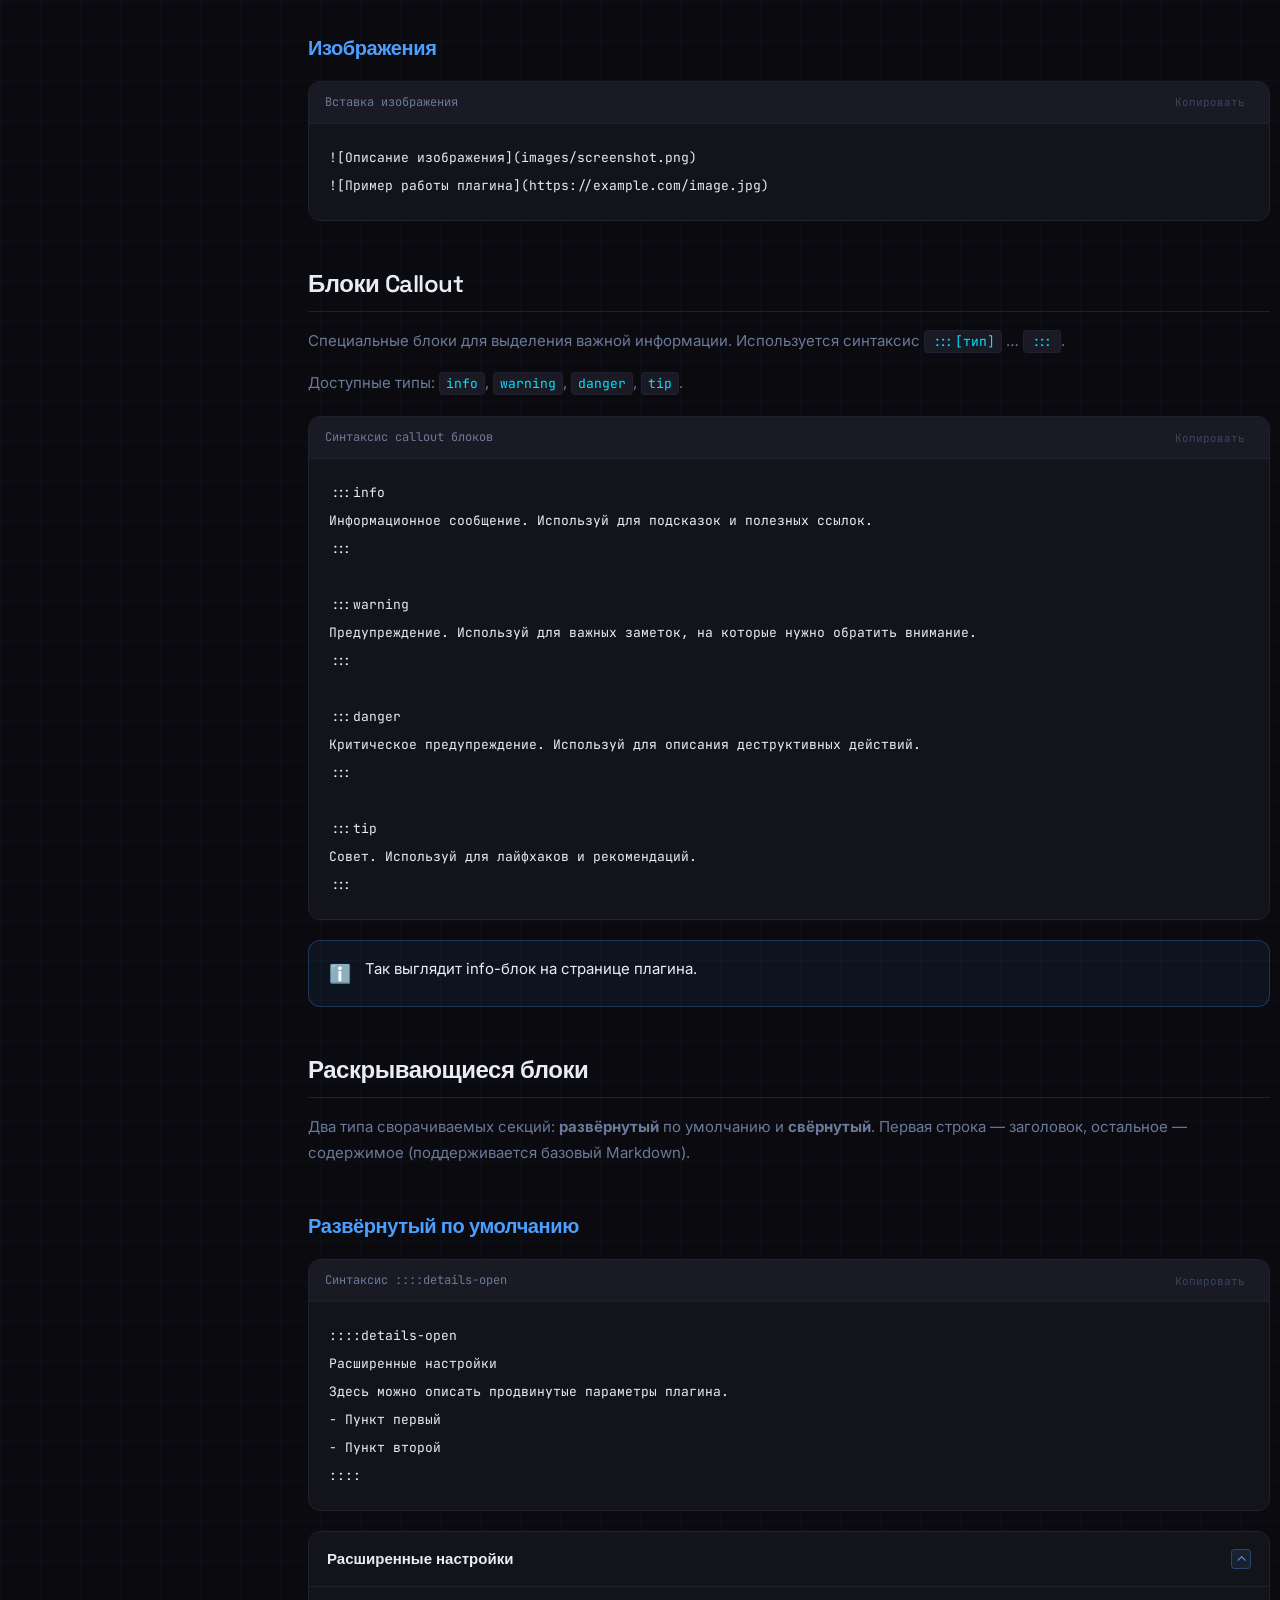
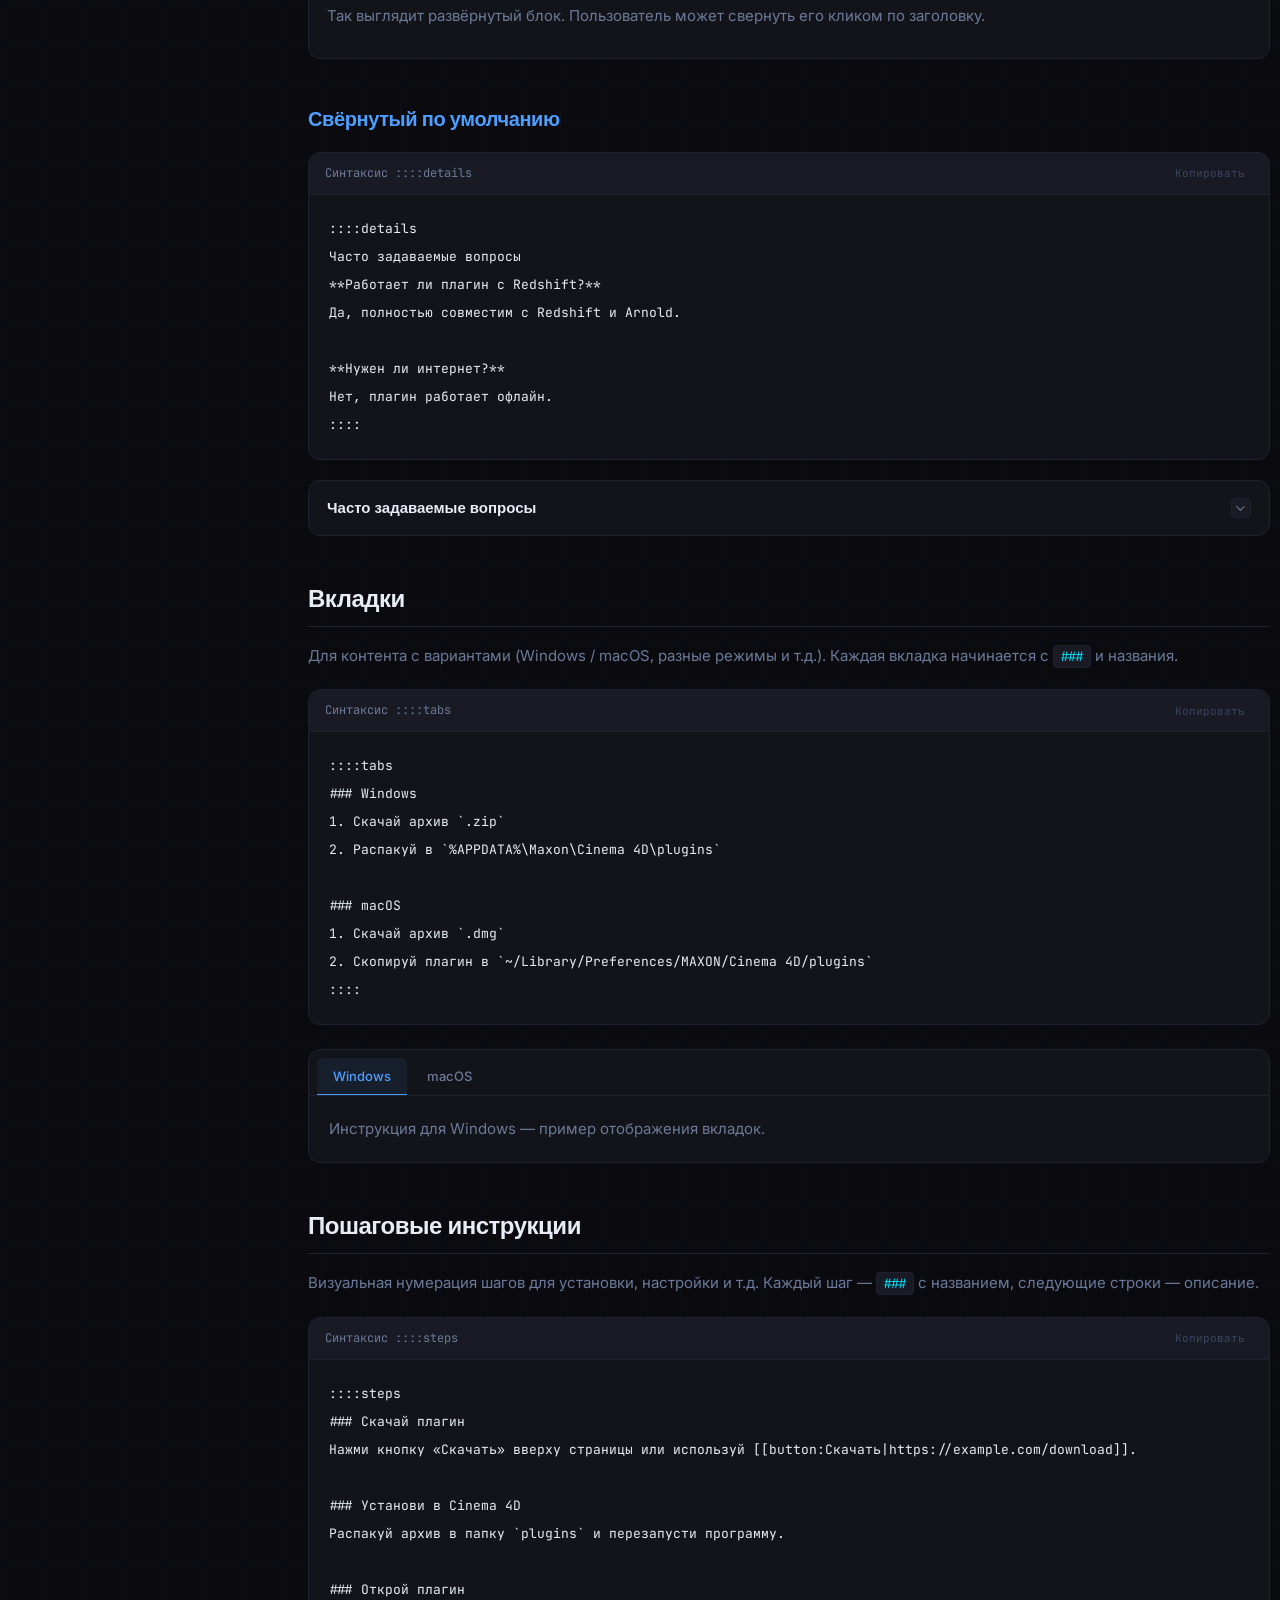
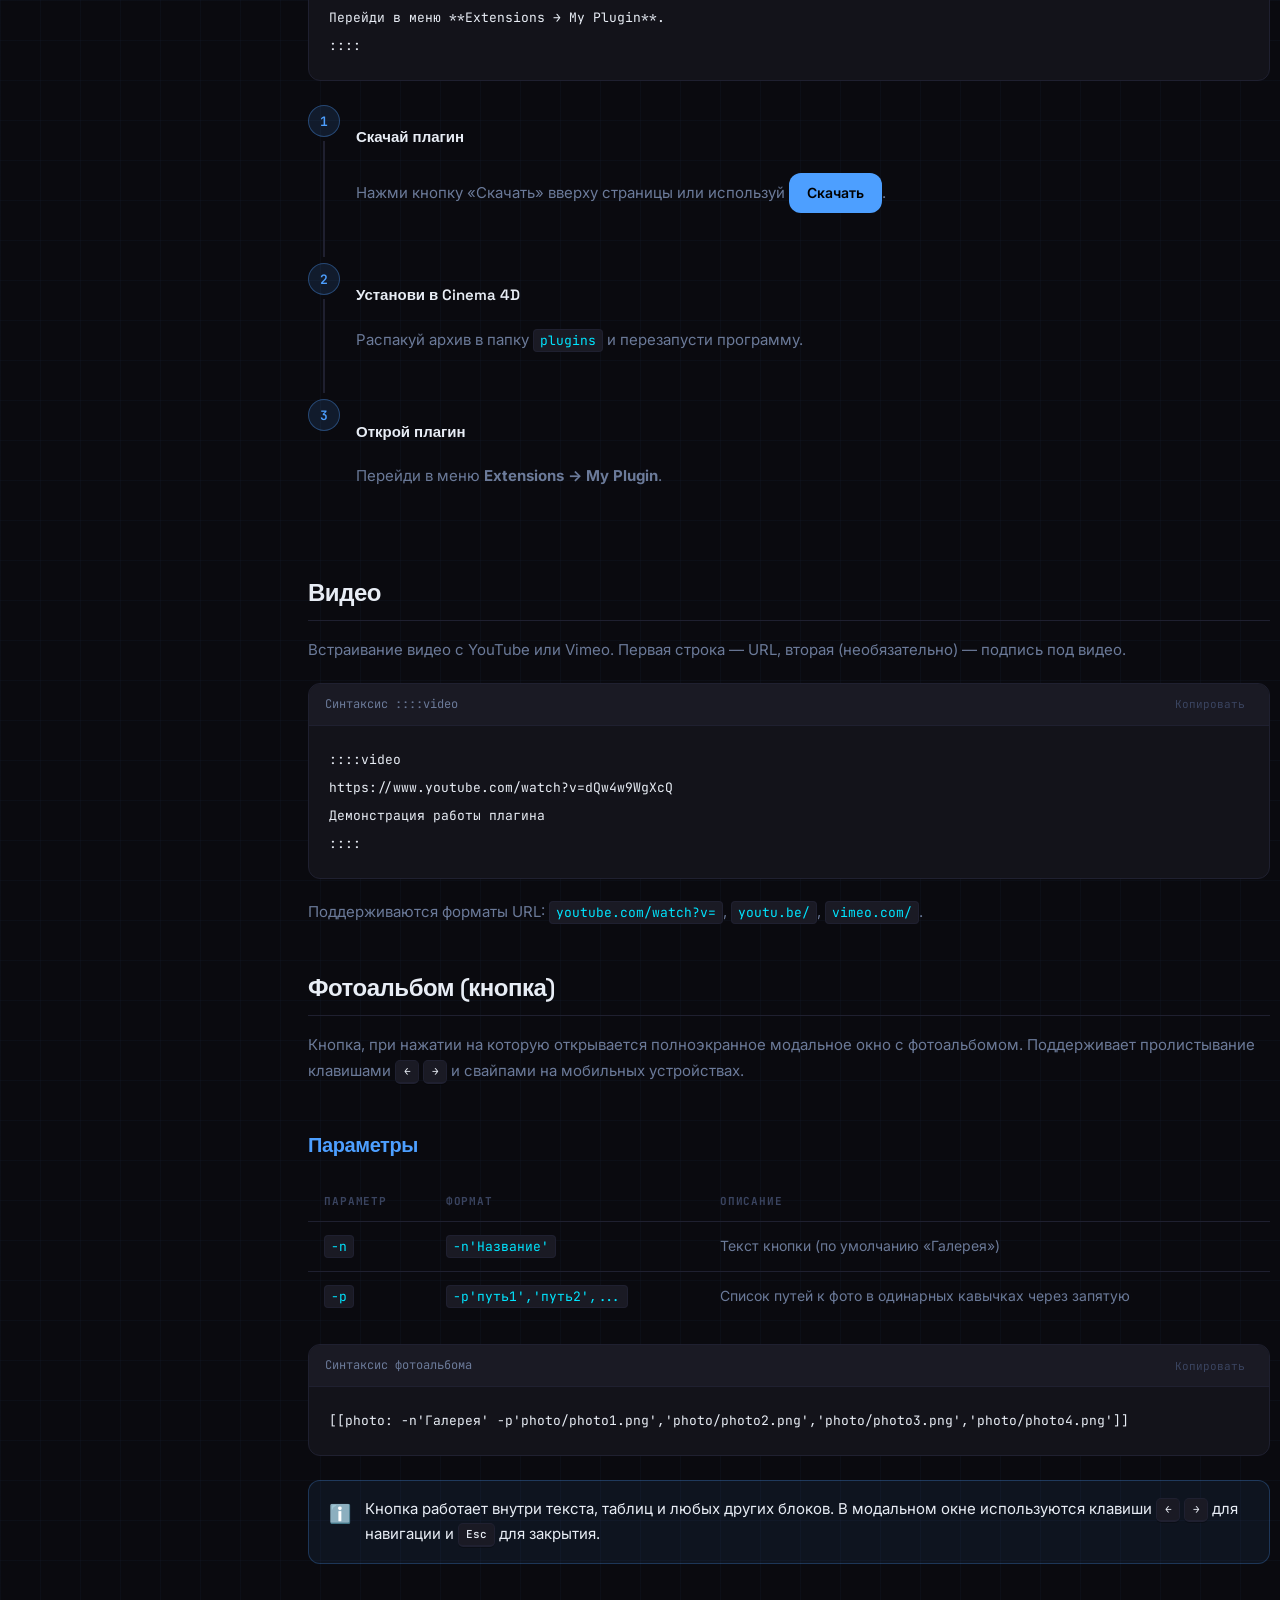
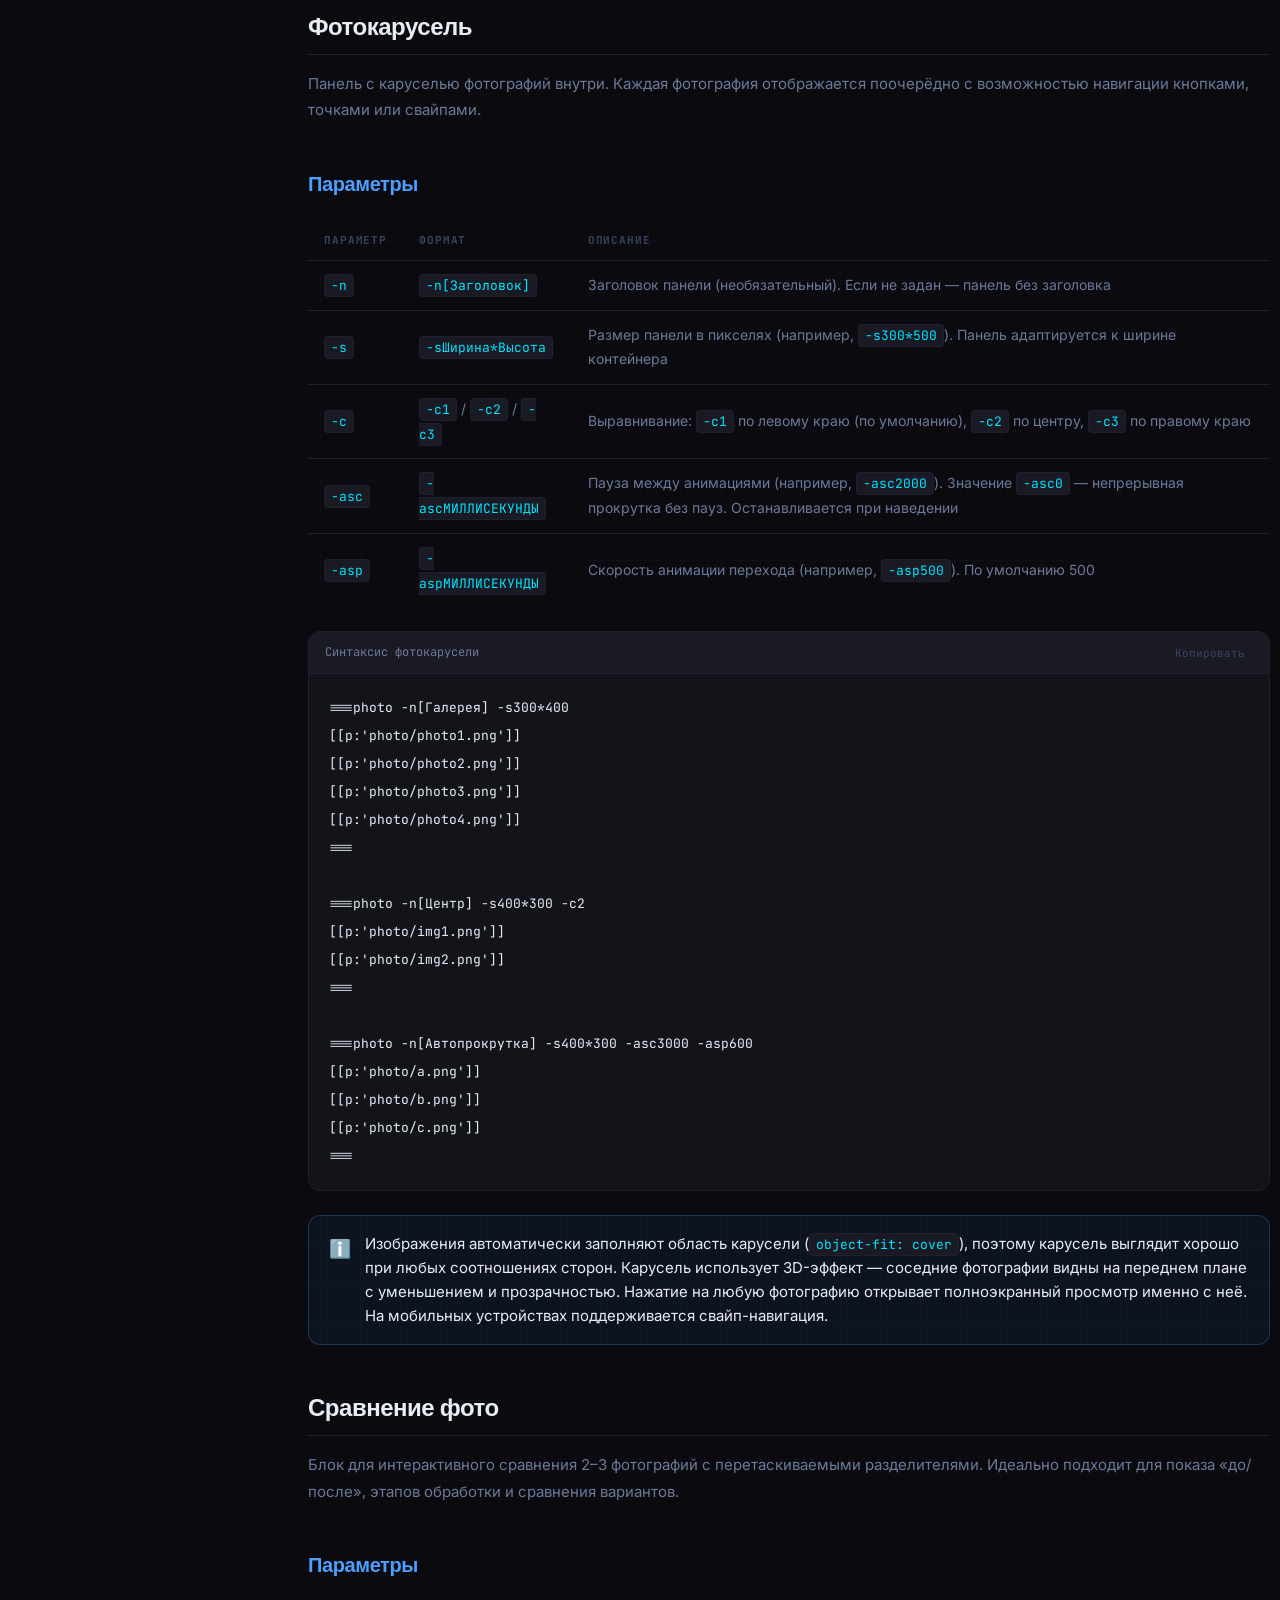
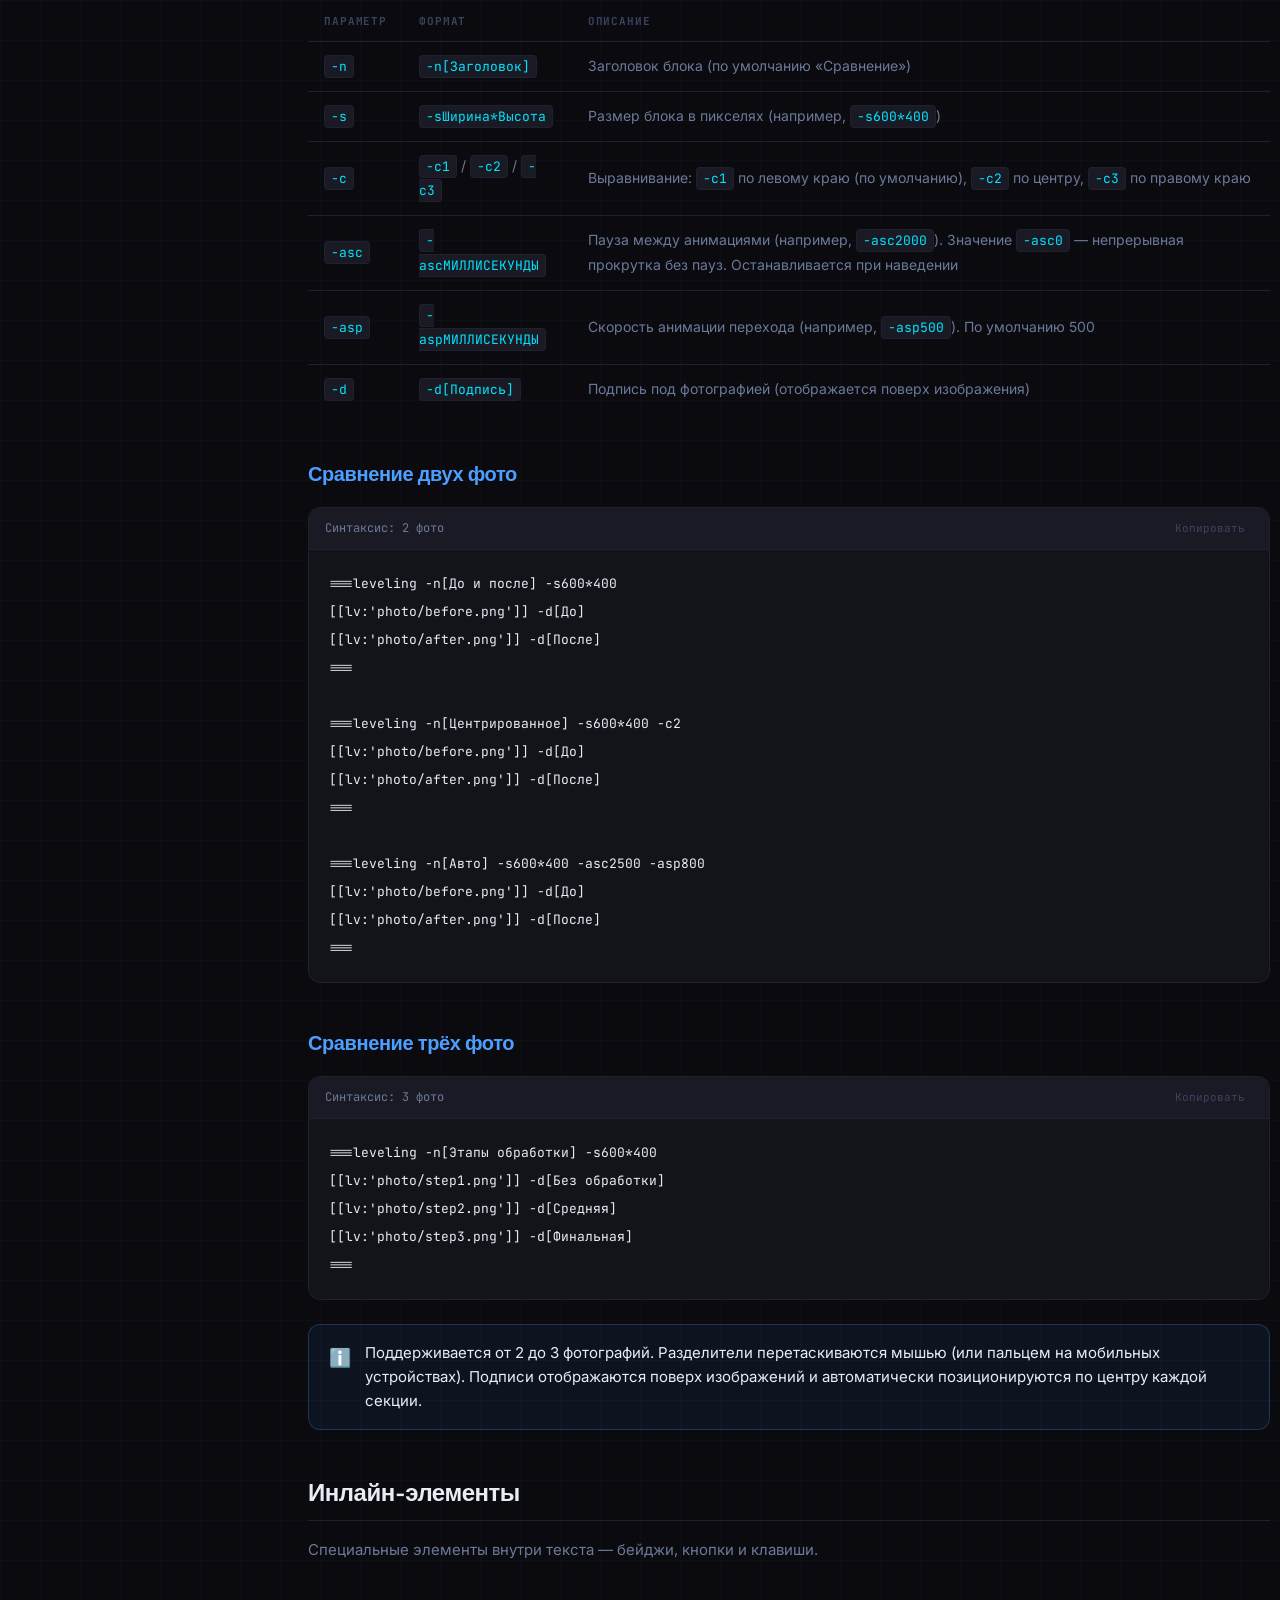
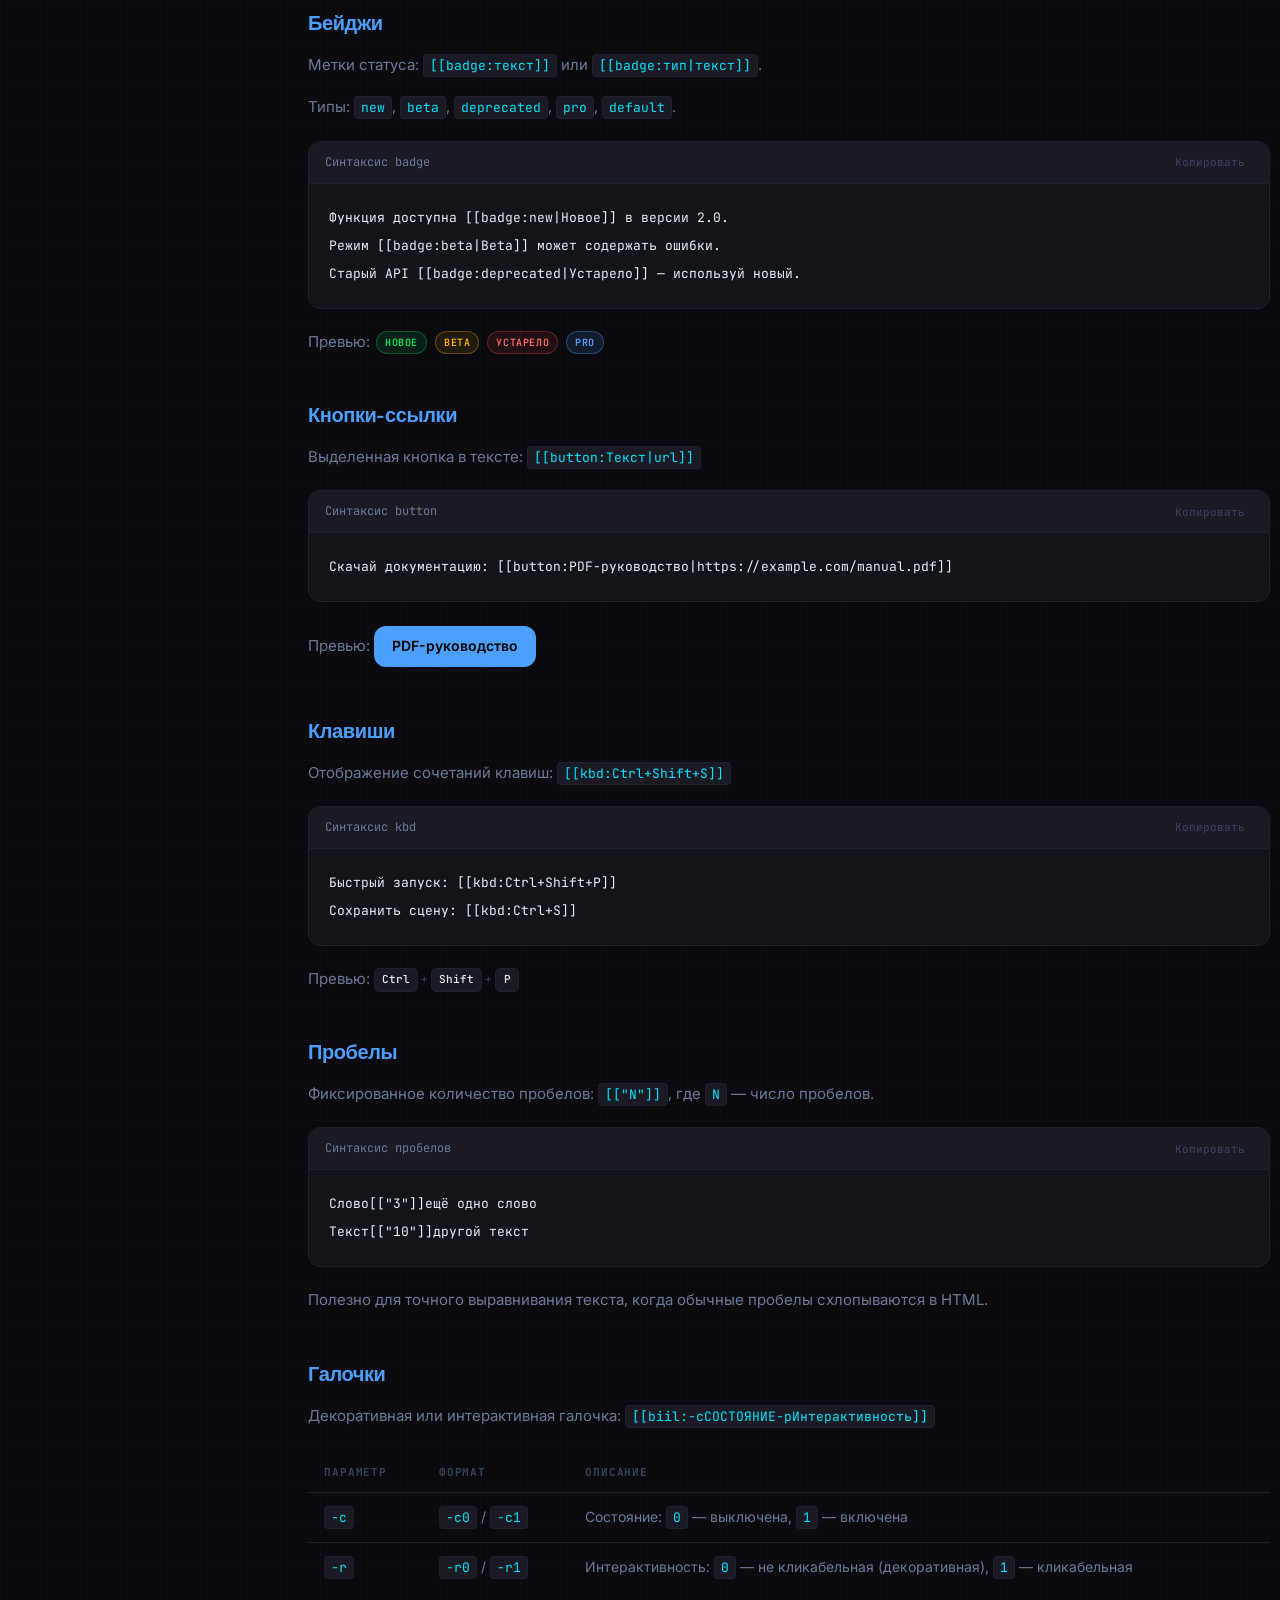
==== commit cd475431: "модификация веб" ====
--- a/web/guide.html
+++ b/web/guide.html
@@ -40,13 +40,27 @@
                 </p>
             </section>
 
+            <!-- Плавающая кнопка поиска -->
+            <div class="floating-search" id="floating-search">
+                <button class="floating-search-btn" id="floating-search-btn" aria-label="Поиск по разделам">
+                    <svg width="20" height="20" viewBox="0 0 24 24" fill="none" stroke="currentColor" stroke-width="2" stroke-linecap="round" stroke-linejoin="round"><circle cx="11" cy="11" r="8"/><line x1="21" y1="21" x2="16.65" y2="16.65"/></svg>
+                </button>
+                <input type="text" id="content-search" class="floating-search-input" placeholder="Поиск по разделам..." autocomplete="off">
+                <button class="floating-search-clear" id="floating-search-clear" aria-label="Сбросить поиск">
+                    <svg width="16" height="16" viewBox="0 0 24 24" fill="none" stroke="currentColor" stroke-width="2" stroke-linecap="round" stroke-linejoin="round"><line x1="18" y1="6" x2="6" y2="18"/><line x1="6" y1="6" x2="18" y2="18"/></svg>
+                </button>
+            </div>
+
             <!-- Двухколоночный макет: оглавление + контент -->
             <div class="guide-layout">
 
                 <!-- Оглавление (только десктоп) -->
                 <aside class="guide-toc" aria-label="Содержание">
                     <div class="toc-title">Содержание</div>
-                    <ul class="toc-list">
+                    <div class="toc-search">
+                        <input type="text" id="guide-search" class="guide-search-input" placeholder="Поиск..." autocomplete="off">
+                    </div>
+                    <ul class="toc-list" id="toc-list">
                         <li><a href="#structure">Структура файла</a></li>
                         <li><a href="#frontmatter">Frontmatter</a></li>
                         <li><a href="#required-fields">Обязательные поля</a></li>
@@ -383,7 +397,7 @@
                         <h3 id="md-code">Блоки кода</h3>
                         <div class="code-example">
                             <div class="code-example-header">
-                                <span class="code-example-label">Блок кода с подсветкой языка</span>
+                                <span class="code-example-label">Базовый синтаксис</span>
                                 <button class="copy-btn">Копировать</button>
                             </div>
                             <pre><code>```python
@@ -392,6 +406,82 @@
 def main():
     doc = c4d.documents.GetActiveDocument()
     print(doc.GetName())
+```</code></pre>
+                        </div>
+
+                        <p>Блок кода поддерживает параметры, указываемые сразу после <code>```</code>:</p>
+                        <table>
+                            <thead>
+                                <tr>
+                                    <th>Параметр</th>
+                                    <th>Формат</th>
+                                    <th>Описание</th>
+                                </tr>
+                            </thead>
+                            <tbody>
+                                <tr>
+                                    <td><code>-ico</code></td>
+                                    <td><code>```-ico</code></td>
+                                    <td>Включает рендеринг <code>[[ico:'путь']]</code> как изображений внутри блока</td>
+                                </tr>
+                                <tr>
+                                    <td><code>-s</code></td>
+                                    <td><code>-sЧИСЛО</code></td>
+                                    <td>Размер шрифта внутри блока (в пикселях)</td>
+                                </tr>
+                                <tr>
+                                    <td><code>-l</code></td>
+                                    <td><code>-lЧИСЛО</code></td>
+                                    <td>Фиксированная высота блока (в пикселях). Содержимое пролистывается</td>
+                                </tr>
+                            </tbody>
+                        </table>
+
+                        <h4 id="md-code-ico">Иконки в блоке кода</h4>
+                        <p>
+                            Параметр <code>-ico</code> включает рендеринг <code>[[ico:'путь']]</code> как изображений прямо внутри блока кода.
+                            Иконки отображаются в месте их записи — даже между словами. Поддерживается размер: <code>[[ico:'путь'-200]]</code>.
+                        </p>
+                        <div class="code-example">
+                            <div class="code-example-header">
+                                <span class="code-example-label">Пример с -ico</span>
+                                <button class="copy-btn">Копировать</button>
+                            </div>
+                            <pre><code>```-ico
+[[ico:'ico/Var_tools/Objects/Primitivs/BrickPlane.png']] # иконка
+[[ico:'ico/Var_tools/Objects/Primitivs/BrickPlane2.png'-60]] # уменьшенная
+код...
+[[ico:'ico/Var_tools/Objects/Primitivs/BrickPlane3.png']] # иконка программы
+код...
+```</code></pre>
+                        </div>
+
+                        <h4 id="md-code-size">Размер шрифта</h4>
+                        <div class="code-example">
+                            <div class="code-example-header">
+                                <span class="code-example-label">Пример с -s</span>
+                                <button class="copy-btn">Копировать</button>
+                            </div>
+                            <pre><code>```-s20
+Крупный текст в блоке кода
+```</code></pre>
+                        </div>
+
+                        <h4 id="md-code-limit">Фиксированная высота</h4>
+                        <div class="code-example">
+                            <div class="code-example-header">
+                                <span class="code-example-label">Пример с -l</span>
+                                <button class="copy-btn">Копировать</button>
+                            </div>
+                            <pre><code>```-ico-s14-l200
+[[ico:'icon.png']] Строка 1
+Строка 2
+Строка 3
+Строка 4
+Строка 5
+Строка 6
+Строка 7
+Строка 8
 ```</code></pre>
                         </div>
 
@@ -1536,5 +1626,145 @@
     </footer>
 
     <script src="js/main.js"></script>
+    <script>
+    (function() {
+        const searchInput = document.getElementById('guide-search');
+        const tocList = document.getElementById('toc-list');
+        const tocLinks = tocList ? Array.from(tocList.querySelectorAll('a')) : [];
+        const contentSearchInput = document.getElementById('content-search');
+        const floatingSearchBtn = document.getElementById('floating-search-btn');
+        const floatingSearchClear = document.getElementById('floating-search-clear');
+        const sections = document.querySelectorAll('.md-content section');
+
+        function syncToc(query) {
+            if (!query) {
+                tocLinks.forEach(a => a.parentElement.classList.remove('hidden', 'search-match'));
+                return;
+            }
+            var q = query.toLowerCase();
+            tocLinks.forEach(function(a) {
+                var text = a.textContent.toLowerCase();
+                var href = (a.getAttribute('href') || '').replace('#', '').toLowerCase();
+                var sectionMatch = false;
+                if (href) {
+                    var sec = document.getElementById(href);
+                    if (sec && sec.style.display !== 'none') {
+                        sectionMatch = sec.textContent.toLowerCase().includes(q);
+                    }
+                }
+                var li = a.parentElement;
+                if (text.includes(q) || href.includes(q) || sectionMatch) {
+                    li.classList.remove('hidden');
+                    li.classList.add('search-match');
+                    var parent = li.parentElement ? li.parentElement.closest('li') : null;
+                    while (parent) {
+                        parent.classList.remove('hidden');
+                        parent = parent.parentElement ? parent.parentElement.closest('li') : null;
+                    }
+                } else {
+                    li.classList.add('hidden');
+                    li.classList.remove('search-match');
+                }
+            });
+        }
+
+        function highlightSections(query) {
+            sections.forEach(function(s) {
+                s.querySelectorAll('.search-highlight').forEach(function(el) {
+                    el.replaceWith(el.textContent);
+                });
+                s.normalize();
+            });
+            if (!query) return;
+            var walker = document.createTreeWalker(
+                document.querySelector('.md-content'),
+                NodeFilter.SHOW_TEXT,
+                null
+            );
+            var textNodes = [];
+            var node;
+            while (node = walker.nextNode()) {
+                if (!node.parentElement) continue;
+                if (node.parentElement.closest('.code-example, pre, code, .search-highlight')) continue;
+                var sec = node.parentElement.closest('.md-content section');
+                if (sec && sec.style.display === 'none') continue;
+                textNodes.push(node);
+            }
+            var escaped = query.replace(/[.*+?^${}()|[\]\\]/g, '\\$&');
+            var re = new RegExp('(' + escaped + ')', 'gi');
+            textNodes.forEach(function(textNode) {
+                var val = textNode.nodeValue;
+                re.lastIndex = 0;
+                if (!re.test(val)) return;
+                re.lastIndex = 0;
+                var frag = document.createDocumentFragment();
+                var lastIdx = 0;
+                var m;
+                while (m = re.exec(val)) {
+                    if (m.index > lastIdx) frag.appendChild(document.createTextNode(val.slice(lastIdx, m.index)));
+                    var span = document.createElement('span');
+                    span.className = 'search-highlight';
+                    span.textContent = m[0];
+                    frag.appendChild(span);
+                    lastIdx = re.lastIndex;
+                }
+                if (lastIdx < val.length) frag.appendChild(document.createTextNode(val.slice(lastIdx)));
+                textNode.replaceWith(frag);
+            });
+        }
+
+        var floatingSearchWrap = document.getElementById('floating-search');
+
+        function resetContentSearch() {
+            contentSearchInput.value = '';
+            sections.forEach(function(s) { s.style.display = ''; });
+            syncToc('');
+            highlightSections('');
+            if (floatingSearchWrap) floatingSearchWrap.classList.remove('has-query');
+        }
+
+        if (searchInput) {
+            searchInput.addEventListener('input', function() {
+                syncToc(this.value);
+            });
+        }
+
+        if (floatingSearchBtn) {
+            floatingSearchBtn.addEventListener('click', function() {
+                contentSearchInput.focus();
+            });
+        }
+
+        if (floatingSearchClear) {
+            floatingSearchClear.addEventListener('click', function() {
+                resetContentSearch();
+                contentSearchInput.blur();
+            });
+        }
+
+        if (contentSearchInput) {
+            contentSearchInput.addEventListener('input', function() {
+                var query = this.value.trim();
+                var q = query.toLowerCase();
+                if (floatingSearchWrap) {
+                    floatingSearchWrap.classList.toggle('has-query', !!query);
+                }
+                if (!q) {
+                    sections.forEach(function(s) { s.style.display = ''; });
+                    syncToc('');
+                    highlightSections('');
+                    return;
+                }
+                sections.forEach(function(s) {
+                    var text = s.textContent.toLowerCase();
+                    var id = (s.id || '').toLowerCase();
+                    s.style.display = (text.includes(q) || id.includes(q)) ? '' : 'none';
+                });
+                syncToc(query);
+                highlightSections(query);
+            });
+        }
+    })();
+    </script>
 </body>
 </html>
--- a/web/css/style.css
+++ b/web/css/style.css
@@ -882,6 +882,19 @@
     color: var(--color-text);
 }
 
+.code-scroll {
+    background: var(--color-surface);
+    border: 1px solid var(--color-border);
+    border-radius: var(--radius-md);
+    overflow-x: auto;
+}
+
+.code-scroll pre {
+    margin: 0;
+    border: none;
+    border-radius: 0;
+}
+
 /* Горизонтальная линия */
 .md-content hr {
     border: none;
@@ -1215,17 +1228,46 @@
     overflow: hidden;
 }
 
+.md-tabs-scroll-wrap {
+    position: relative;
+}
+
+.md-tabs-scrollbar {
+    display: none;
+    height: 6px;
+    padding: 4px 8px 0;
+    box-sizing: content-box;
+    overflow: hidden;
+}
+
+.md-tabs-scrollbar-thumb {
+    height: 6px;
+    background: var(--color-border);
+    border-radius: 3px;
+    min-width: 30px;
+    cursor: pointer;
+    transition: background 0.15s;
+}
+
+.md-tabs-scrollbar-thumb:hover {
+    background: var(--color-muted);
+}
+
 .md-tabs-nav {
     display: flex;
     gap: 4px;
     padding: 8px 8px 0;
     border-bottom: 1px solid var(--color-border);
     overflow-x: auto;
-    scrollbar-width: none; /* Firefox */
+    scrollbar-width: none;
 }
 
 .md-tabs-nav::-webkit-scrollbar {
-    display: none; /* Chrome, Safari, Edge */
+    display: none;
+}
+
+.md-tabs-scroll-wrap.has-overflow .md-tabs-scrollbar {
+    display: block;
 }
 
 .md-tab-btn {
@@ -2644,6 +2686,144 @@
     border-left-color: var(--color-accent);
 }
 
+/* Поиск в руководстве */
+.toc-search {
+    margin-bottom: 12px;
+}
+
+.guide-search-input {
+    width: 100%;
+    padding: 8px 12px;
+    border: 1px solid var(--color-border);
+    border-radius: var(--radius-sm);
+    background: var(--color-surface);
+    color: var(--color-text);
+    font-size: 13px;
+    font-family: var(--font-mono);
+    outline: none;
+    transition: border-color var(--transition);
+}
+
+.guide-search-input:focus {
+    border-color: var(--color-accent);
+}
+
+.guide-search-input::placeholder {
+    color: var(--color-muted);
+}
+
+.toc-list li.hidden {
+    display: none;
+}
+
+.toc-list li.search-match > a {
+    color: var(--color-accent);
+    font-weight: 600;
+}
+
+.search-highlight {
+    background: rgba(255, 140, 0, 0.25);
+    color: inherit;
+    border-radius: 3px;
+    padding: 0 2px;
+    box-shadow: 0 0 8px rgba(255, 140, 0, 0.4);
+}
+
+/* Плавающая кнопка поиска по разделам */
+.floating-search {
+    position: fixed;
+    top: 80px;
+    right: 24px;
+    z-index: 100;
+    display: flex;
+    align-items: center;
+    gap: 0;
+}
+
+.floating-search-btn {
+    width: 44px;
+    height: 44px;
+    border-radius: 50%;
+    background: var(--color-surface);
+    border: 1px solid var(--color-border);
+    color: var(--color-muted);
+    cursor: pointer;
+    display: flex;
+    align-items: center;
+    justify-content: center;
+    transition: all 0.25s ease;
+    box-shadow: 0 2px 8px rgba(0,0,0,0.1);
+    flex-shrink: 0;
+}
+
+.floating-search-btn:hover {
+    color: var(--color-accent);
+    border-color: var(--color-accent);
+    box-shadow: 0 4px 16px rgba(77, 159, 255, 0.2);
+}
+
+.floating-search-input {
+    width: 0;
+    padding: 0;
+    border: none;
+    background: var(--color-surface);
+    color: var(--color-text);
+    font-size: 14px;
+    font-family: var(--font-body);
+    outline: none;
+    border-radius: 22px;
+    opacity: 0;
+    transition: all 0.3s ease;
+    margin-left: 0;
+    border: 1px solid transparent;
+}
+
+.floating-search:hover .floating-search-input,
+.floating-search-input:focus {
+    width: 260px;
+    padding: 10px 16px;
+    opacity: 1;
+    border-color: var(--color-border);
+    box-shadow: 0 2px 8px rgba(0,0,0,0.1);
+}
+
+.floating-search-input::placeholder {
+    color: var(--color-muted);
+}
+
+.floating-search-clear {
+    width: 32px;
+    height: 32px;
+    border-radius: 50%;
+    background: var(--color-surface);
+    border: 1px solid var(--color-border);
+    color: var(--color-muted);
+    cursor: pointer;
+    display: flex;
+    align-items: center;
+    justify-content: center;
+    transition: all 0.25s ease;
+    flex-shrink: 0;
+    opacity: 0;
+    pointer-events: none;
+    margin-left: -4px;
+}
+
+.floating-search.has-query .floating-search-clear,
+.floating-search:hover .floating-search-clear {
+    opacity: 1;
+    pointer-events: auto;
+}
+
+.floating-search-clear.hidden {
+    display: none;
+}
+
+.floating-search-clear:hover {
+    color: var(--color-accent);
+    border-color: var(--color-accent);
+}
+
 /* Блок с примером кода */
 .code-example {
     background: var(--color-surface);
@@ -2701,6 +2881,16 @@
     background: none;
     border: none;
     padding: 0;
+}
+
+.md-ico-code {
+    width: 16px;
+    height: 16px;
+    object-fit: contain;
+    vertical-align: middle;
+    display: inline-block;
+    border-radius: 2px;
+    margin: 0 2px;
 }
 
 /* ========================================
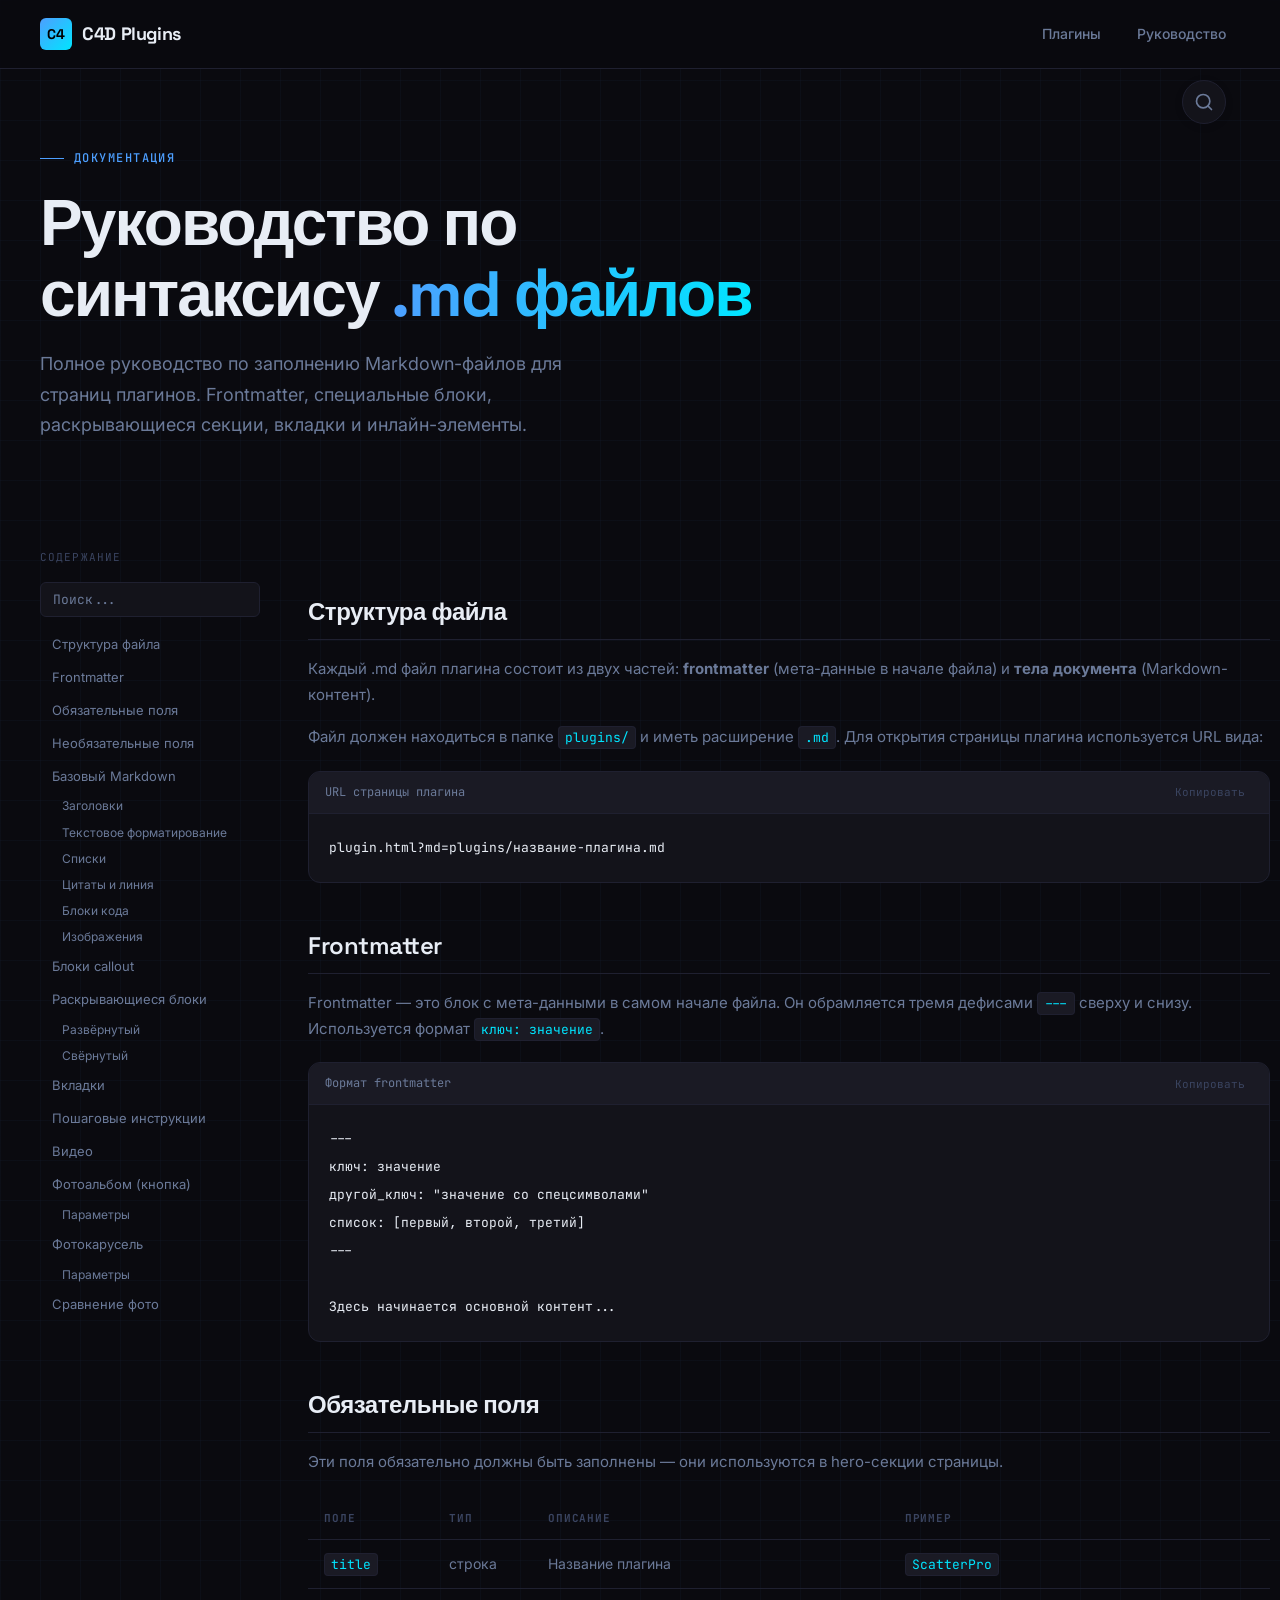
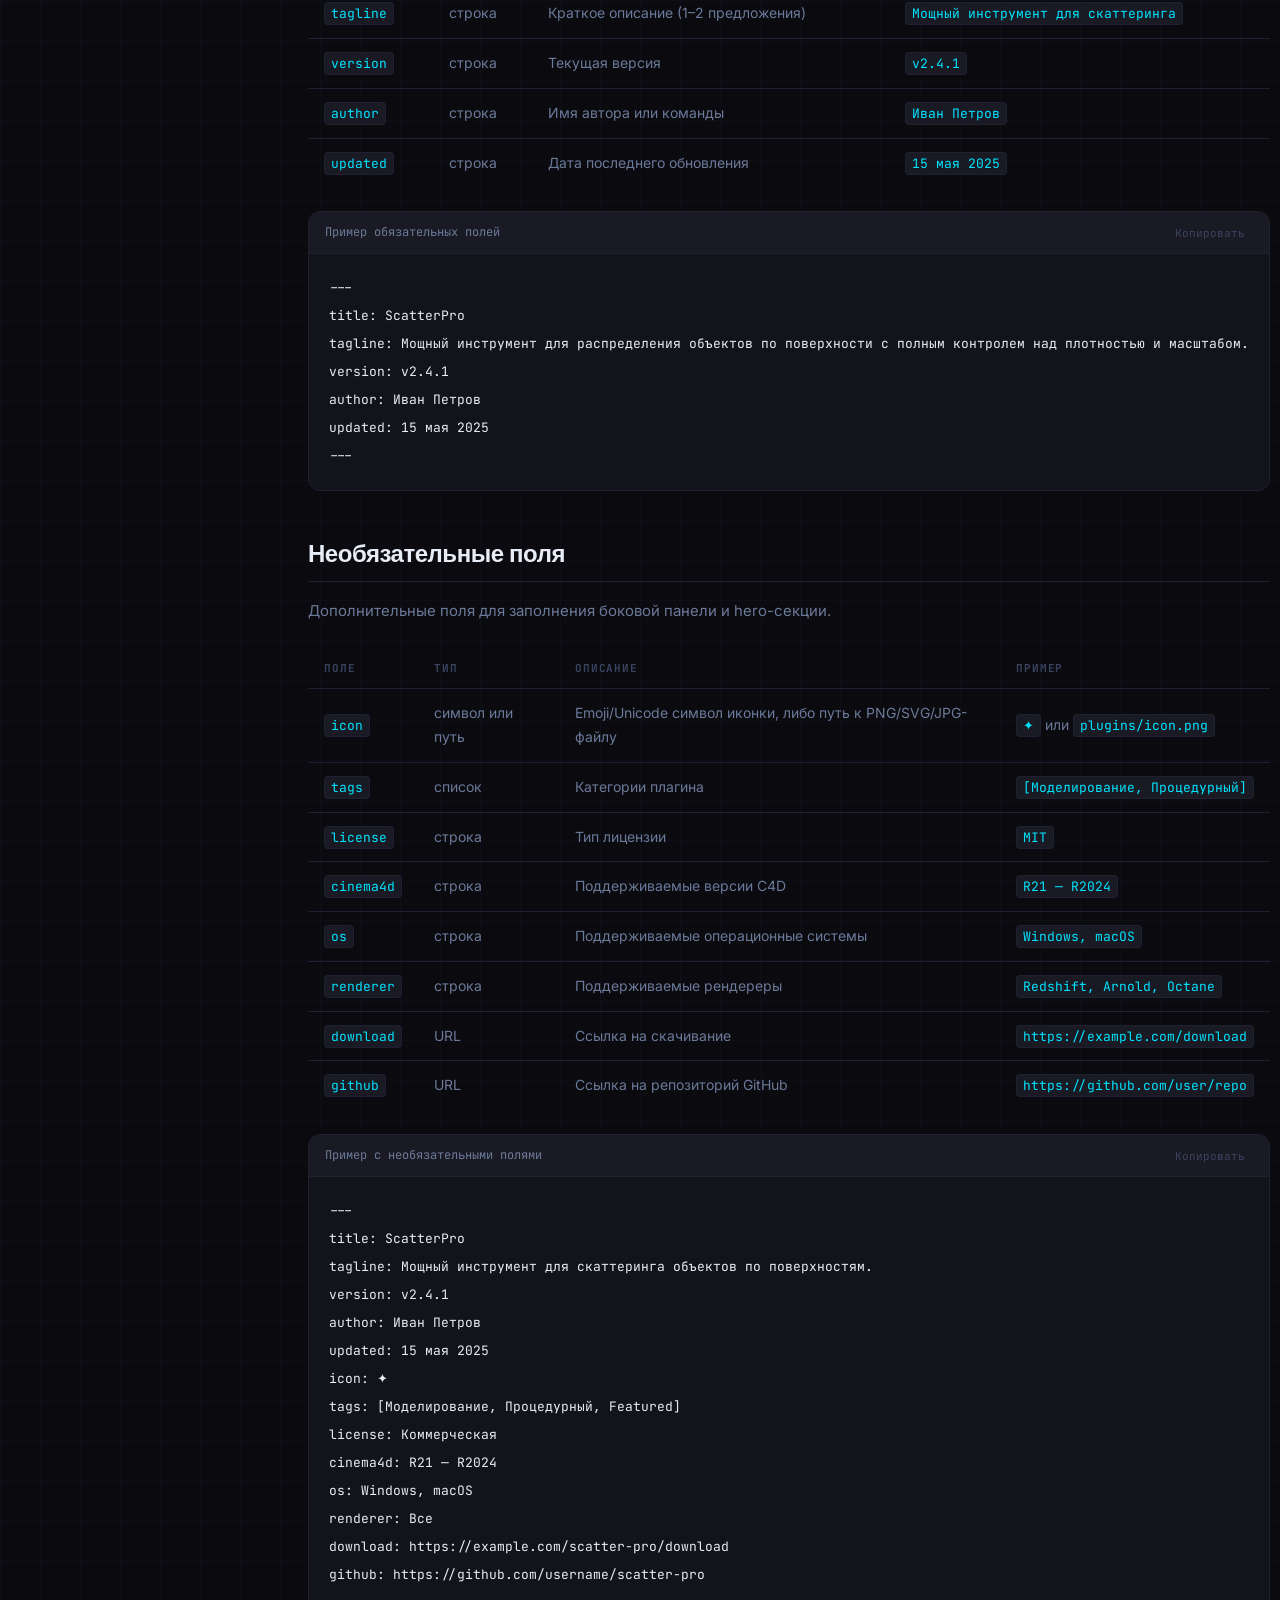
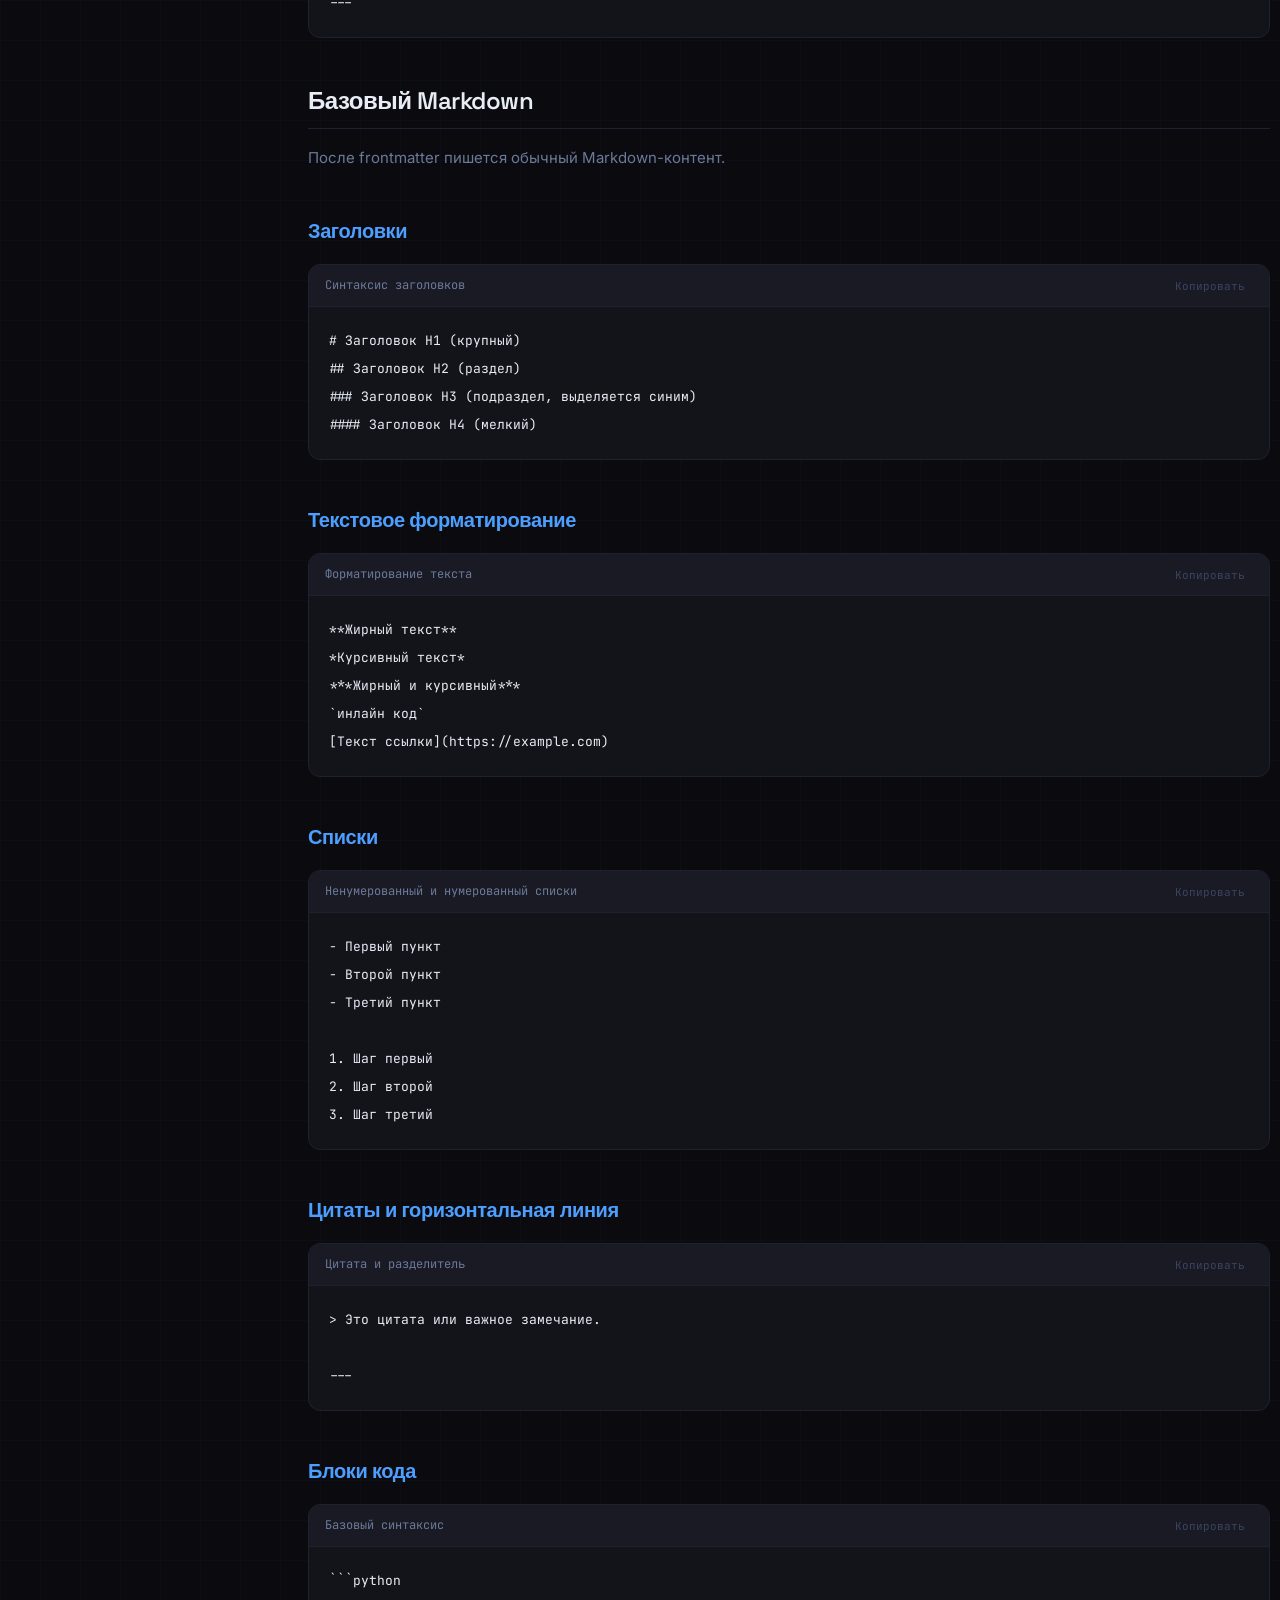
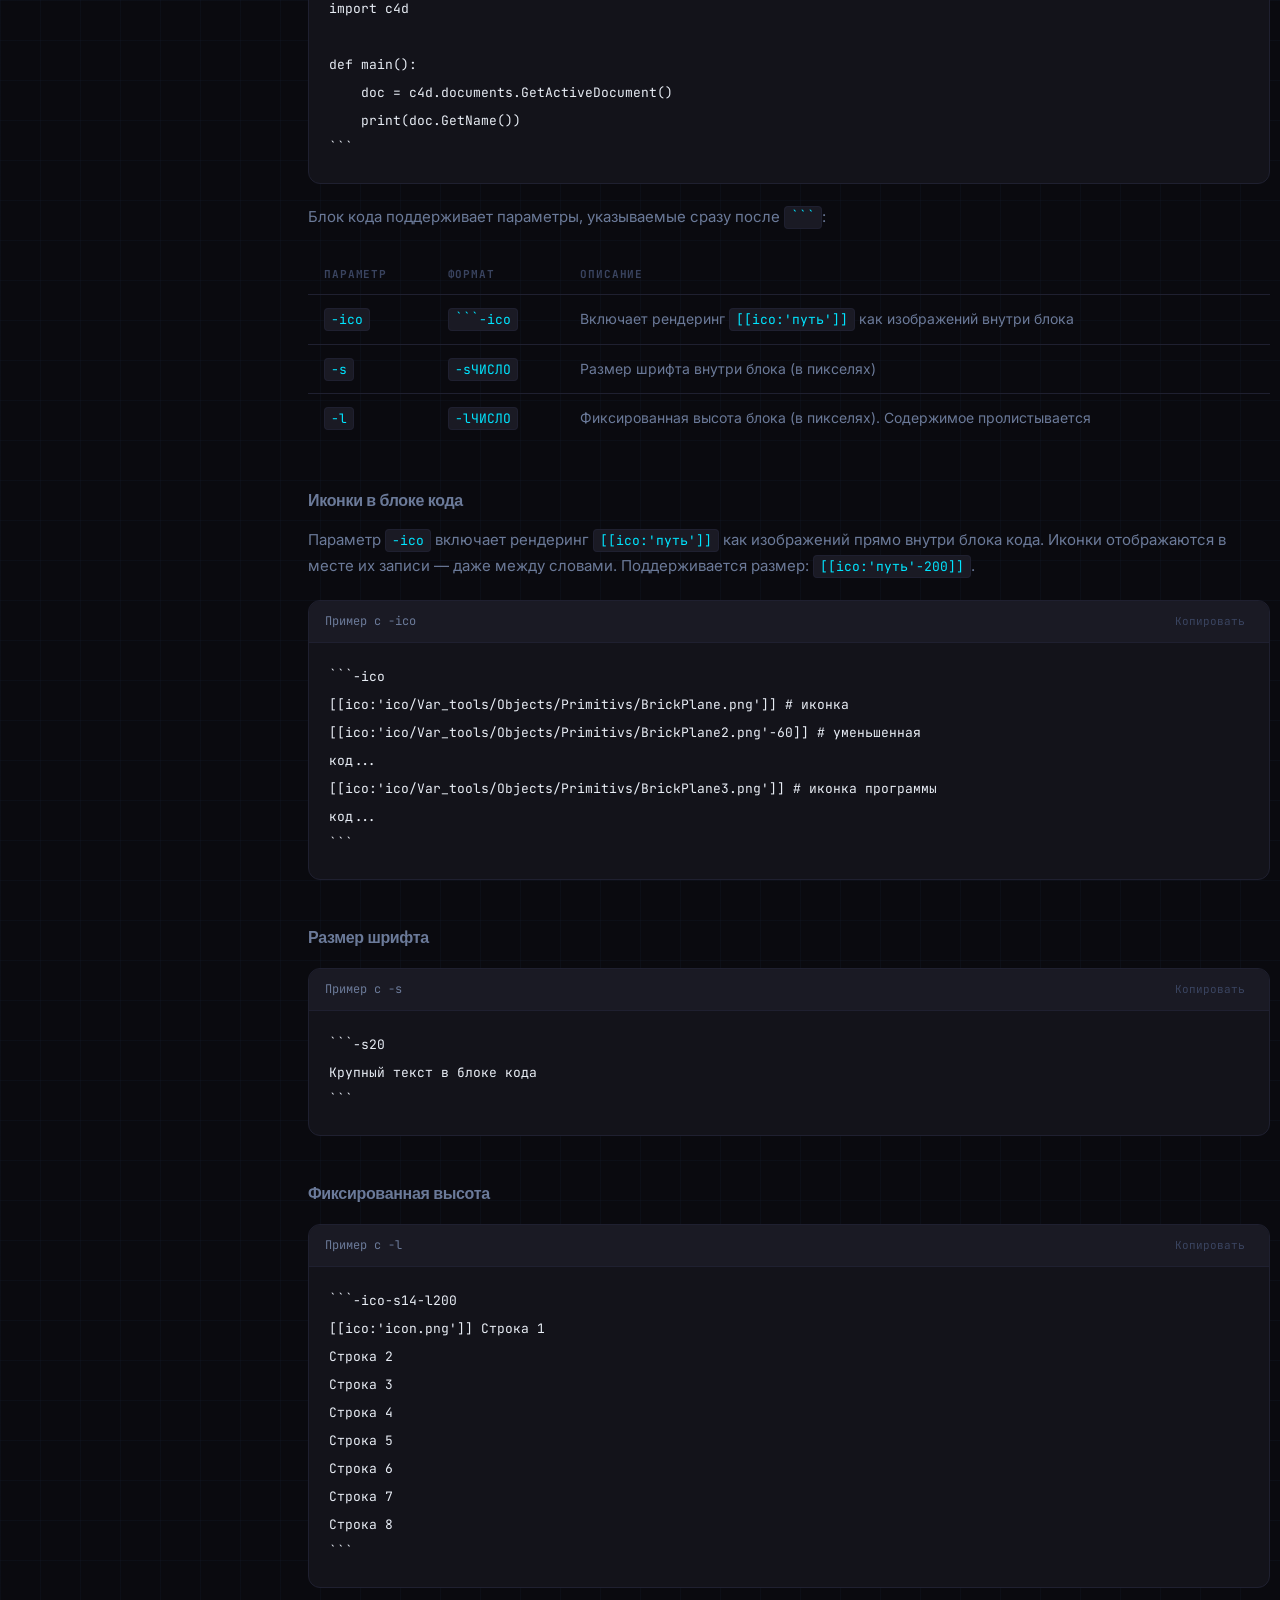
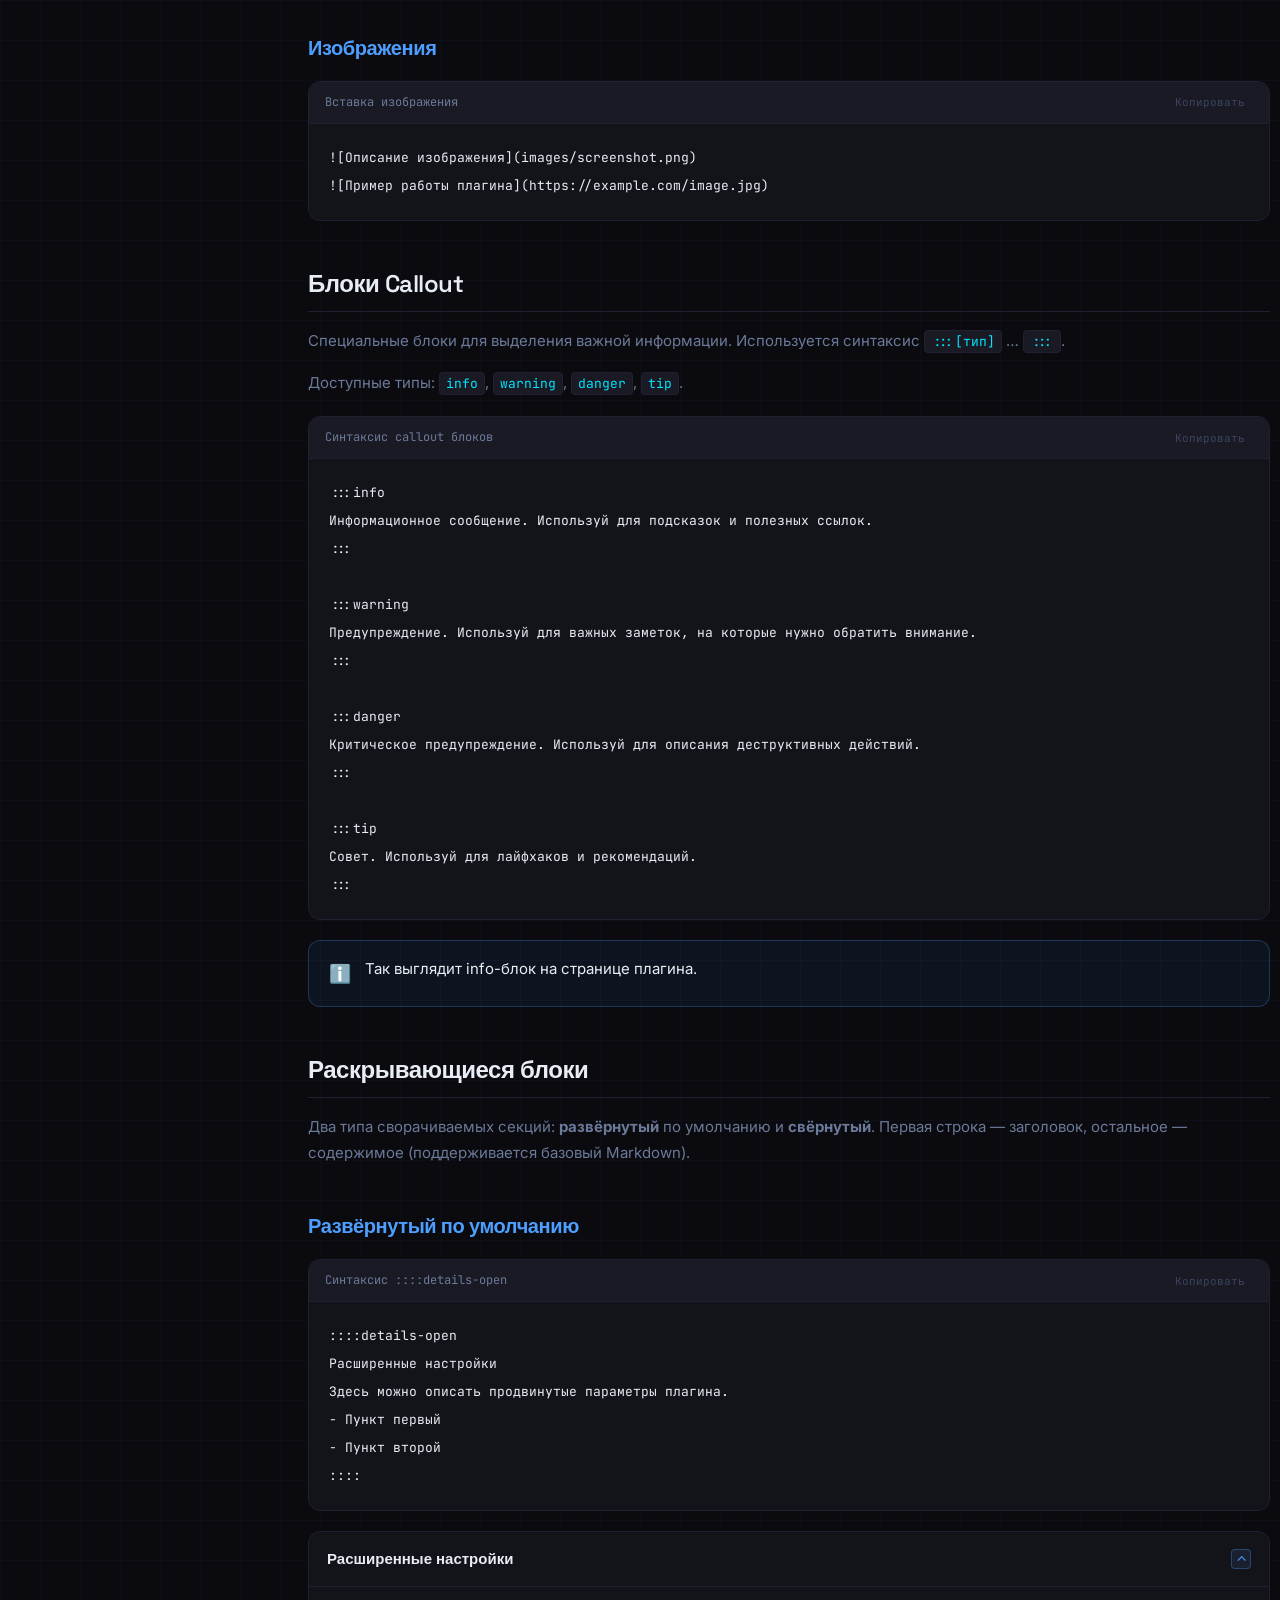
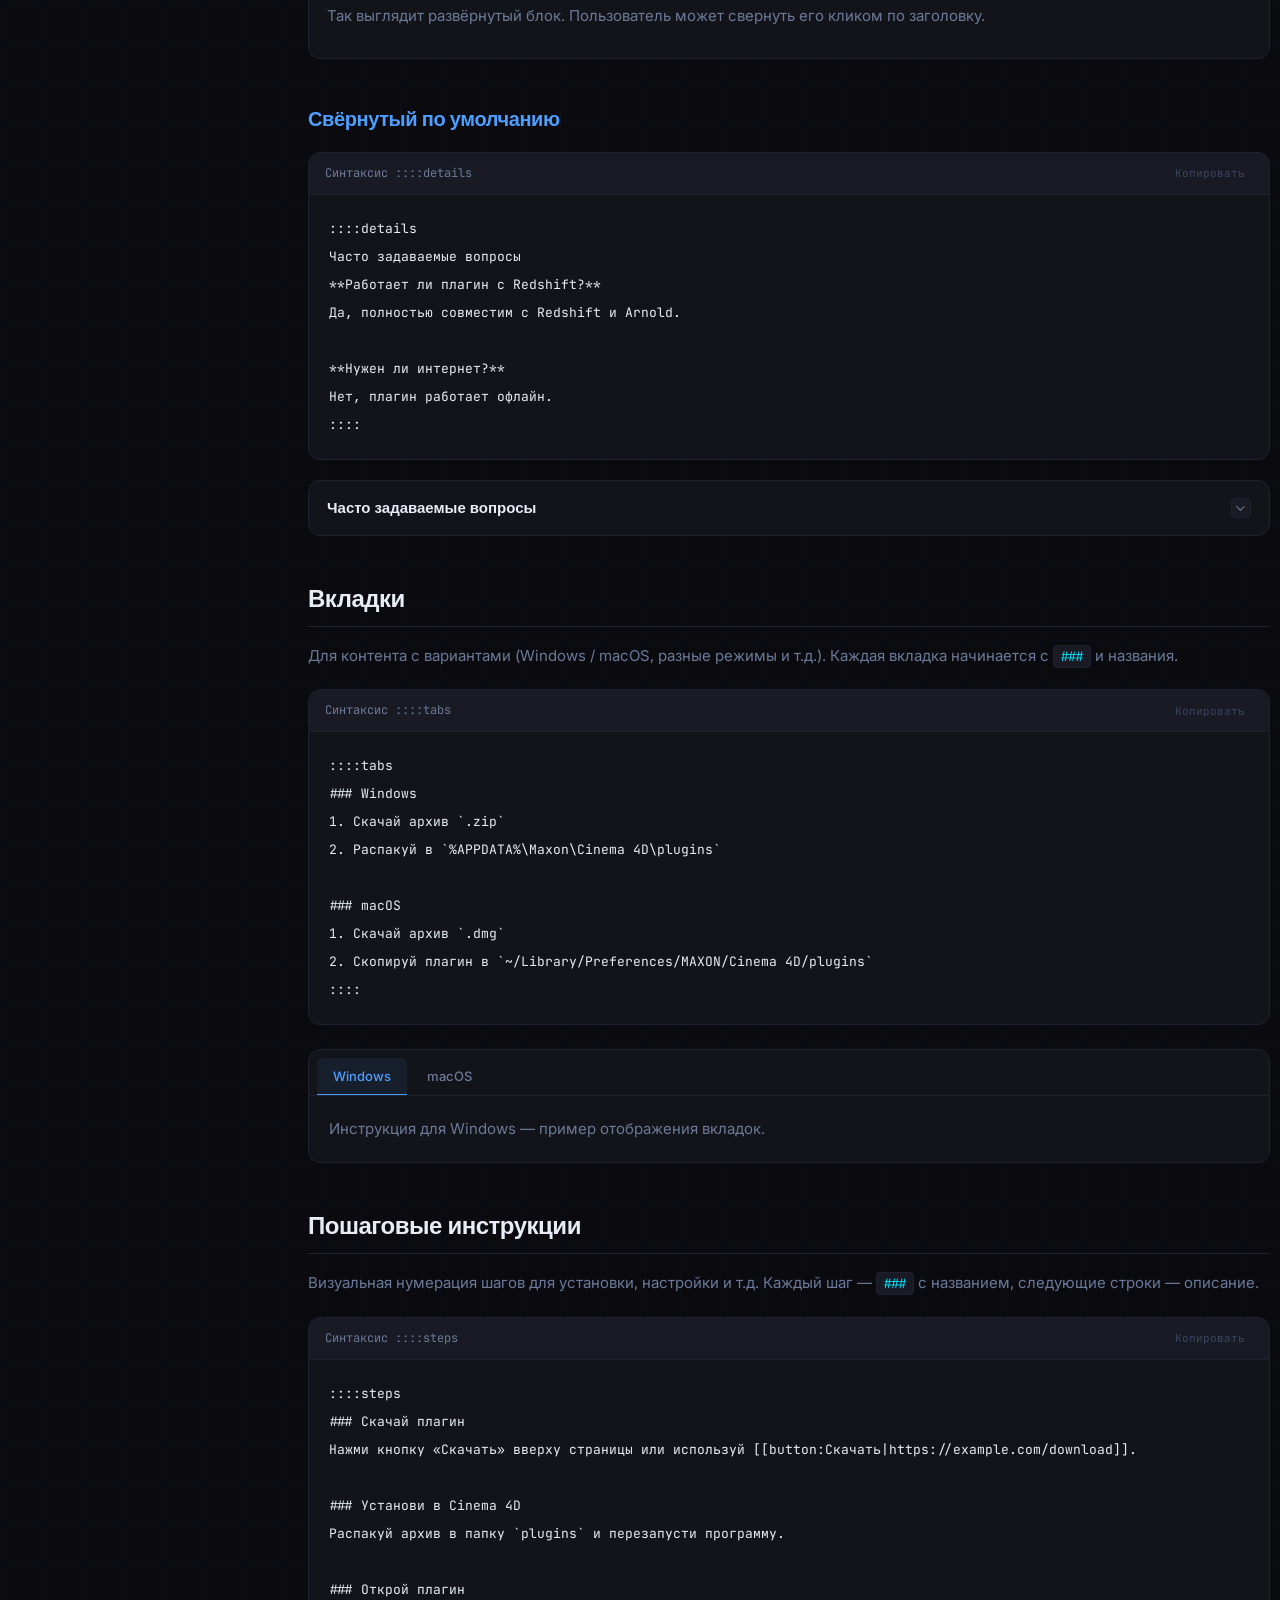
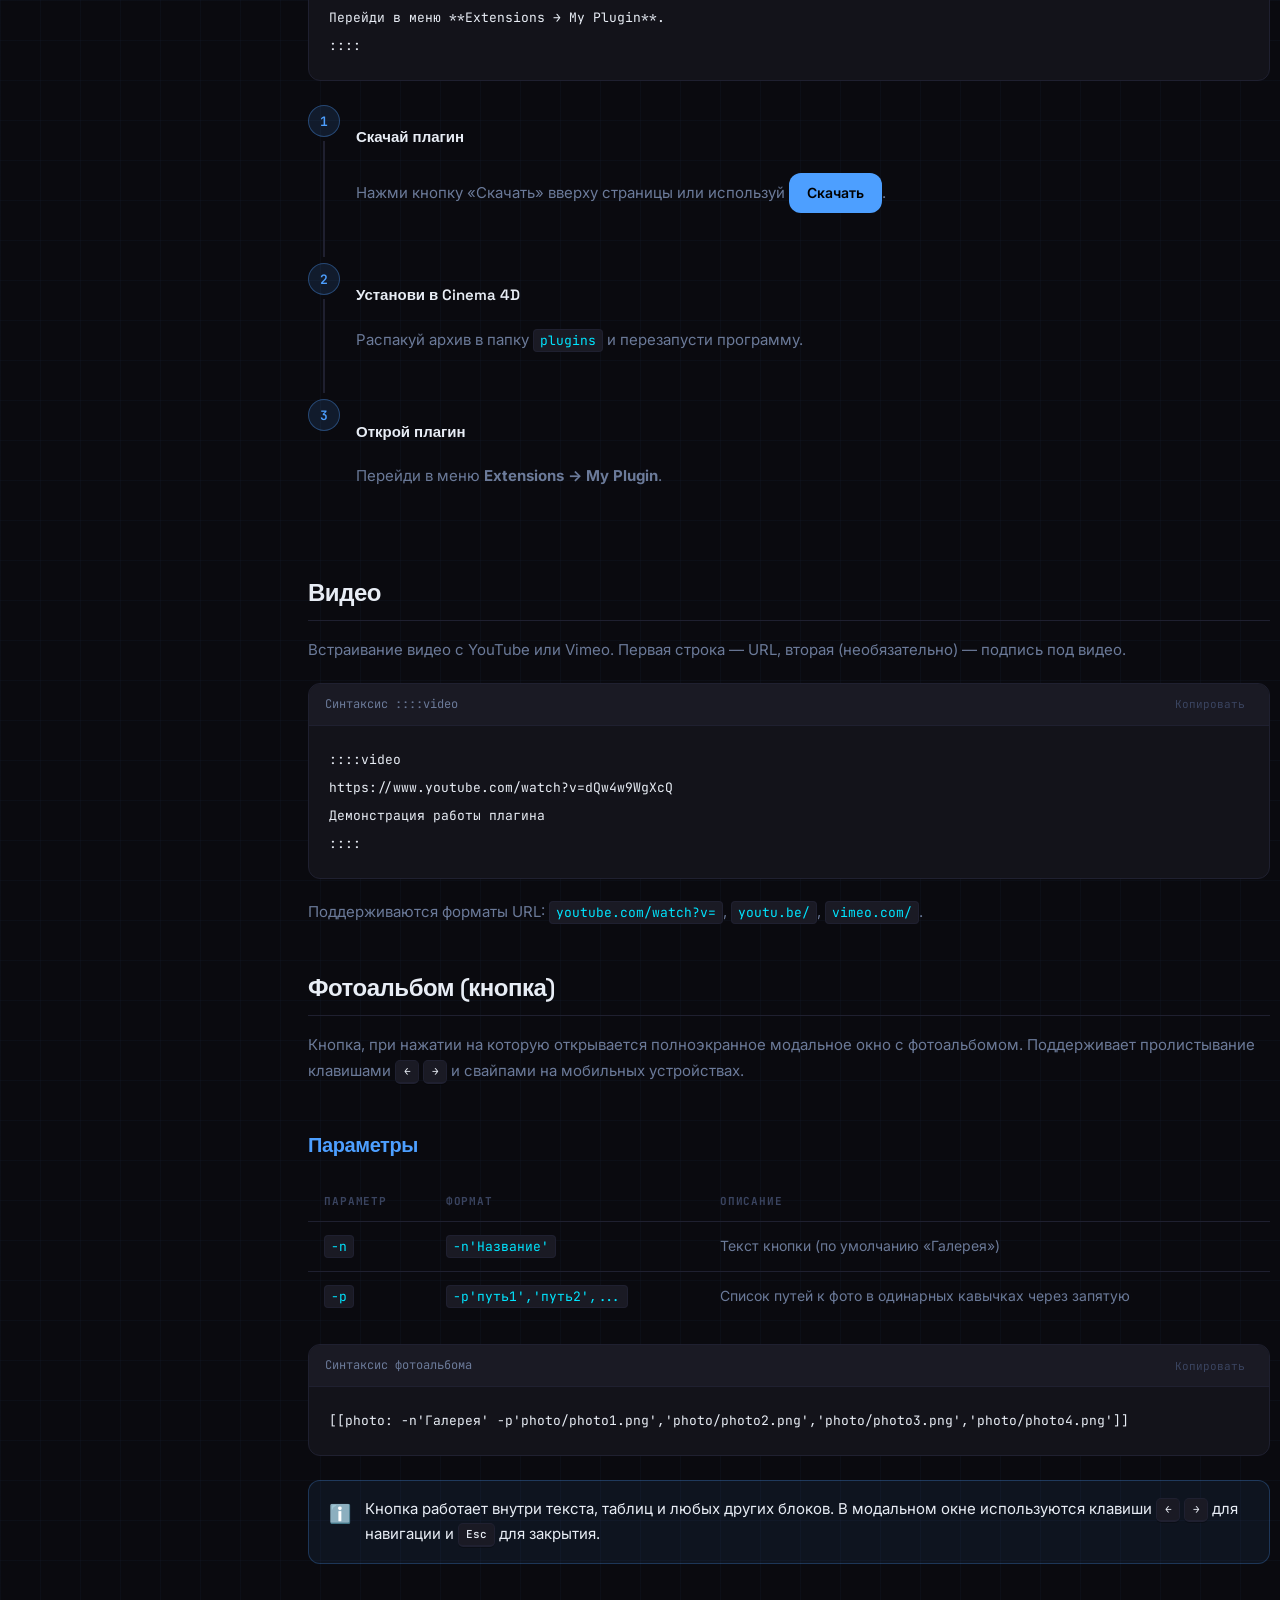
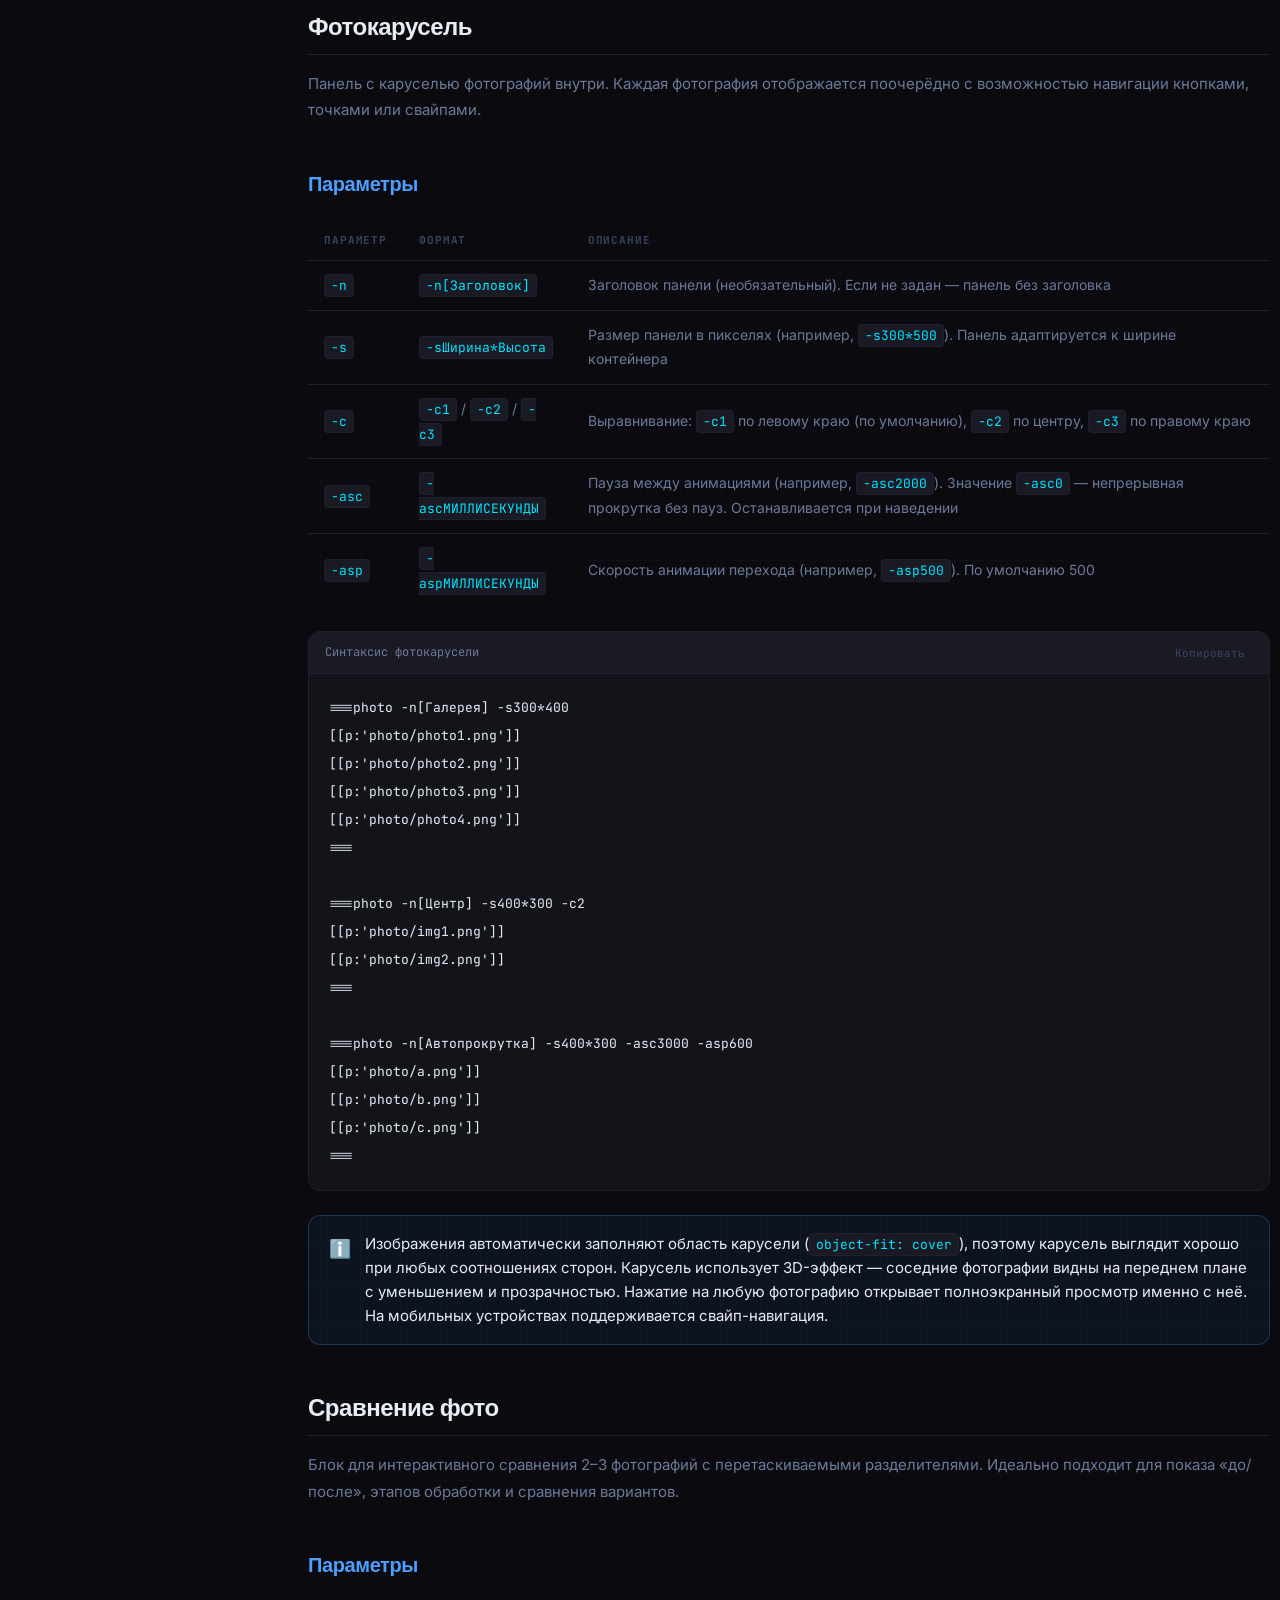
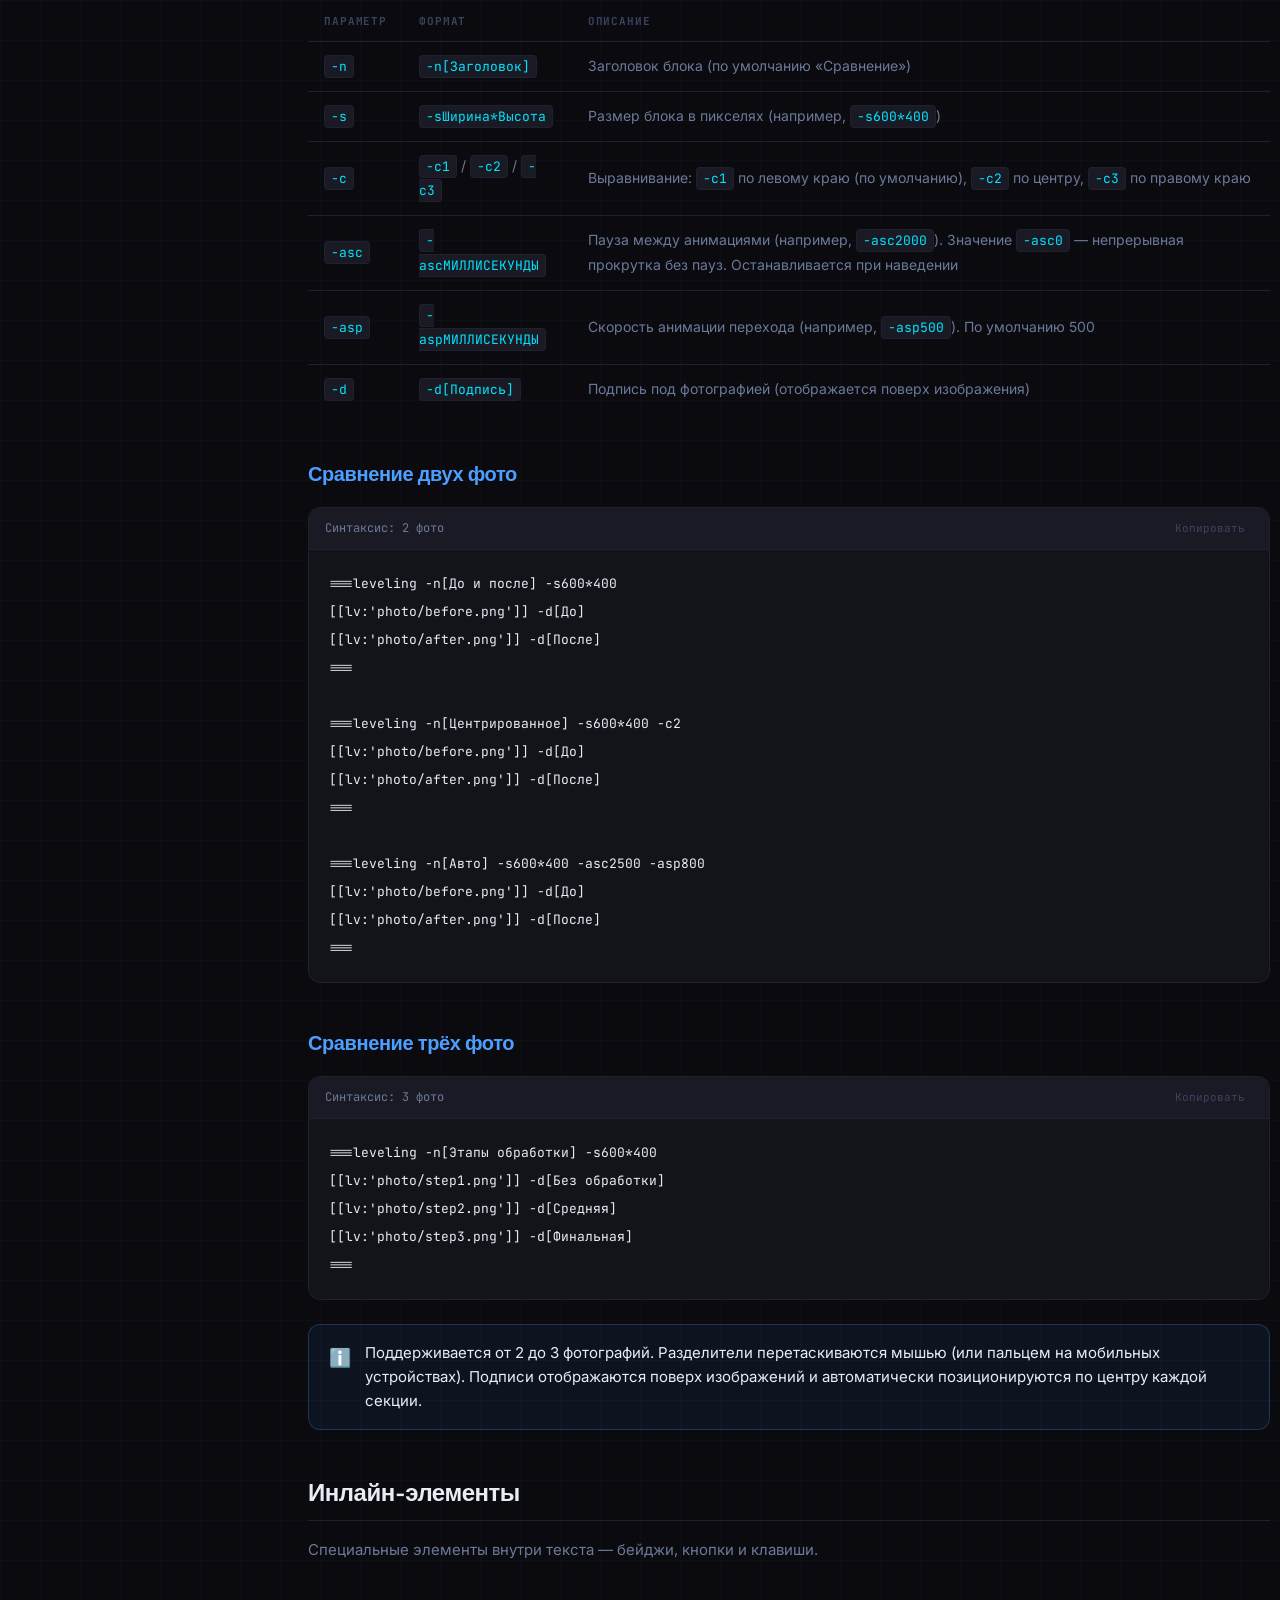
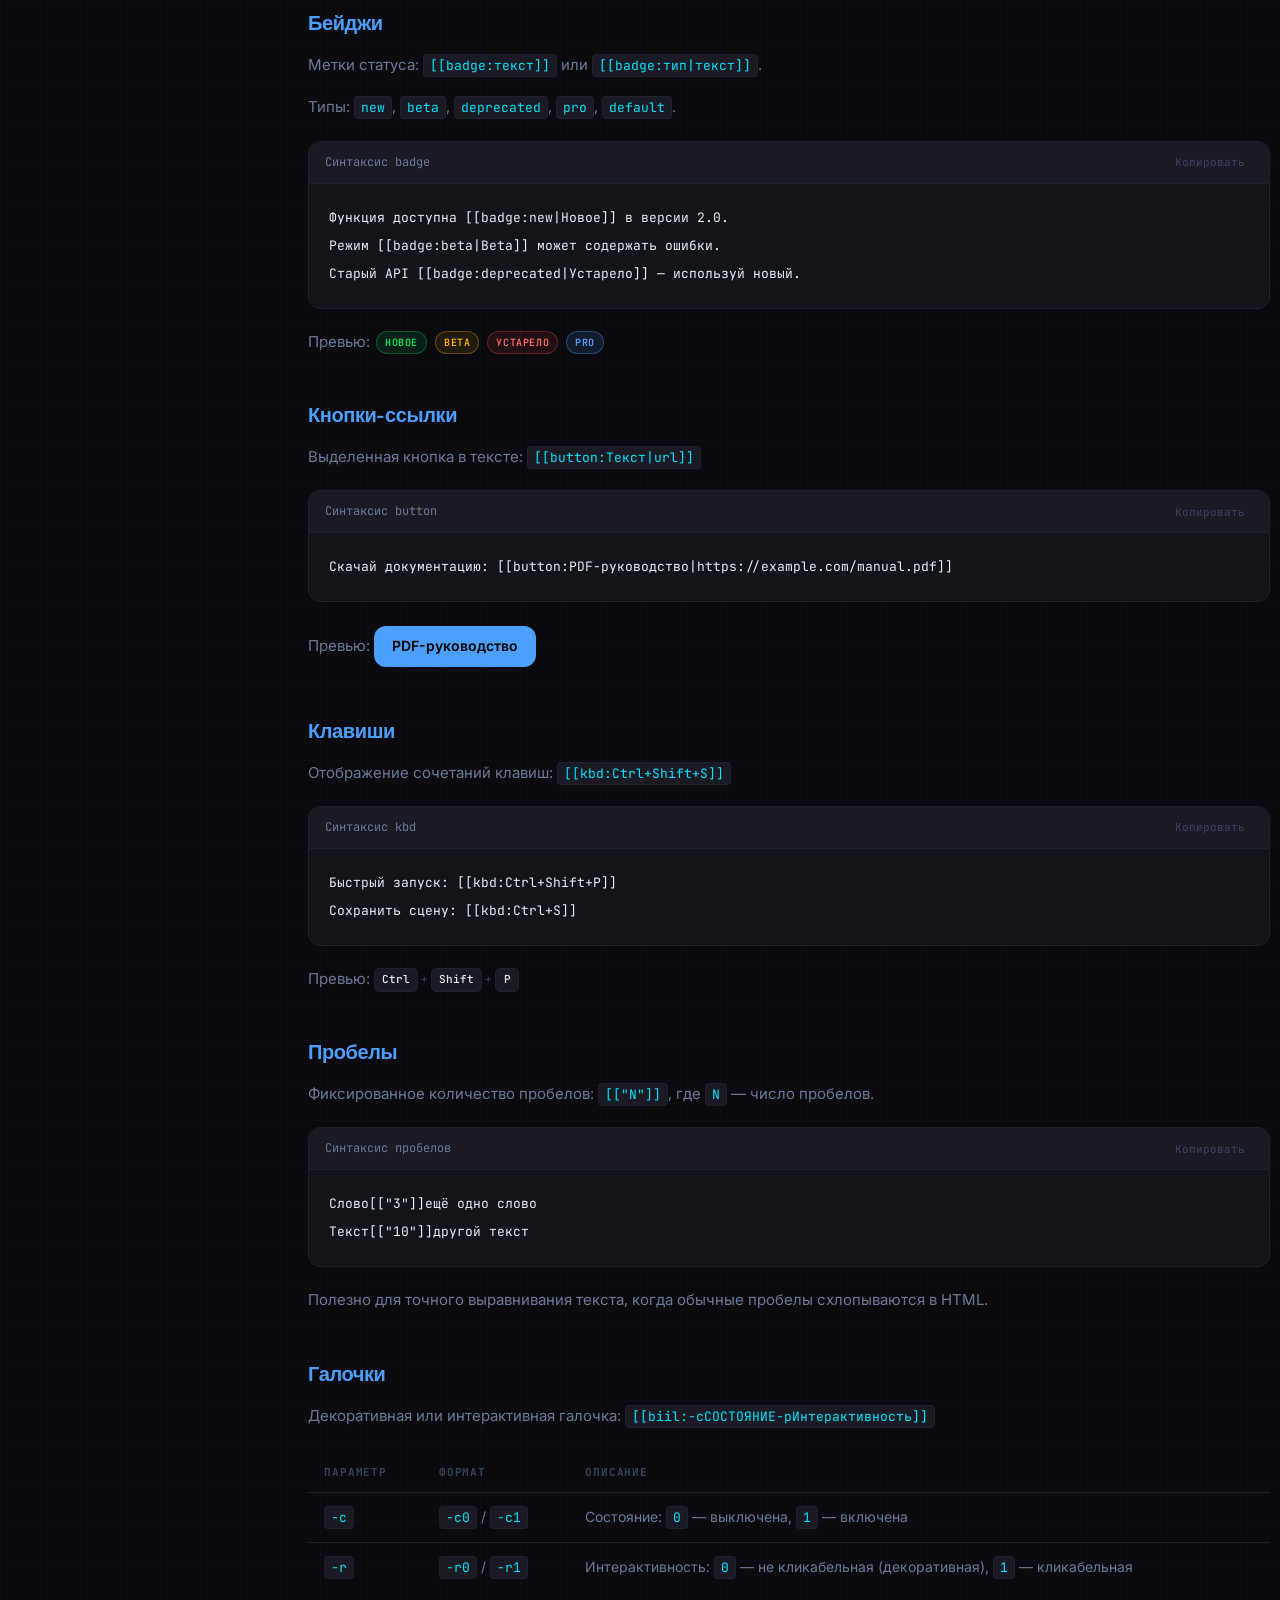
==== commit e6a33a10: "модификация веб" ====
--- a/web/guide.html
+++ b/web/guide.html
@@ -1069,8 +1069,8 @@
                                 </tr>
                                 <tr>
                                     <td><code>-p</code></td>
-                                    <td><code>-p'ед.изм.'</code></td>
-                                    <td>Суффикс (текст справа от поля)</td>
+                                    <td><code>-p'ед.изм.'</code> / <code>-p'[[ico:'путь'-N]]'</code></td>
+                                    <td>Суффикс: текст или иконка <code>[[ico:...]]</code> справа от поля</td>
                                 </tr>
                                 <tr>
                                     <td><code>-s</code></td>
@@ -1108,7 +1108,8 @@
 [[tif:'3.14'-t'0,0'-s100]]
 [[tif:'50'-t'0'-p'%'-s80-sc200-d0/100-st1]]
 [[tif:'текст'-s150]]
-[[tif:'42'-t'0'-r0-s80]]</code></pre>
+[[tif:'42'-t'0'-r0-s80]]
+[[tif:'Сфера'-p'[[ico:'ico/Var_tools/Tegs/ChildSelectorTeg.png'-15]]'-s260]]</code></pre>
                         </div>
 
                         <h3 id="inline-color">Выбор цвета</h3>
--- a/web/css/style.css
+++ b/web/css/style.css
@@ -1696,6 +1696,18 @@
     font-family: var(--font-mono);
     white-space: nowrap;
     user-select: none;
+    display: flex;
+    align-items: center;
+    max-height: 32px;
+}
+
+.md-tif-suffix .md-ico {
+    width: 16px;
+    height: 16px;
+    max-width: 16px;
+    max-height: 16px;
+    object-fit: contain;
+    vertical-align: middle;
 }
 
 .md-tif-slider {
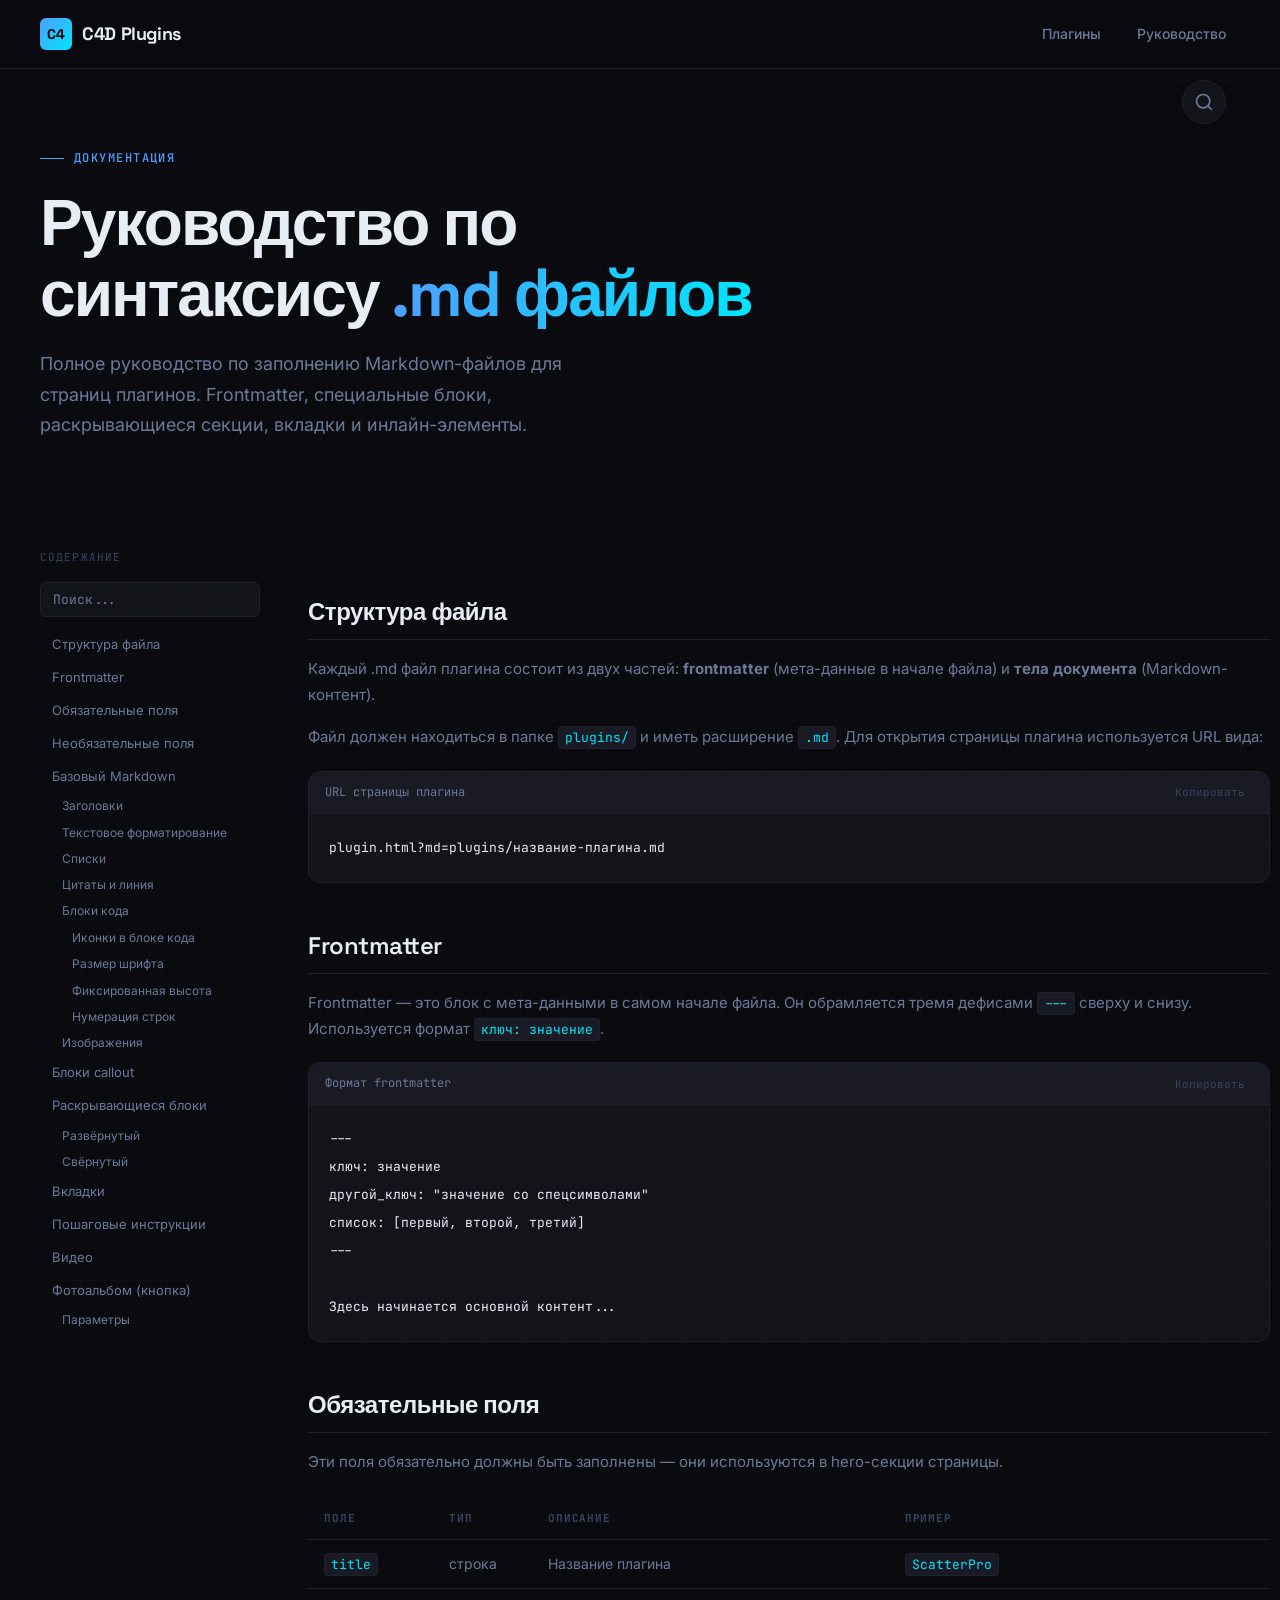
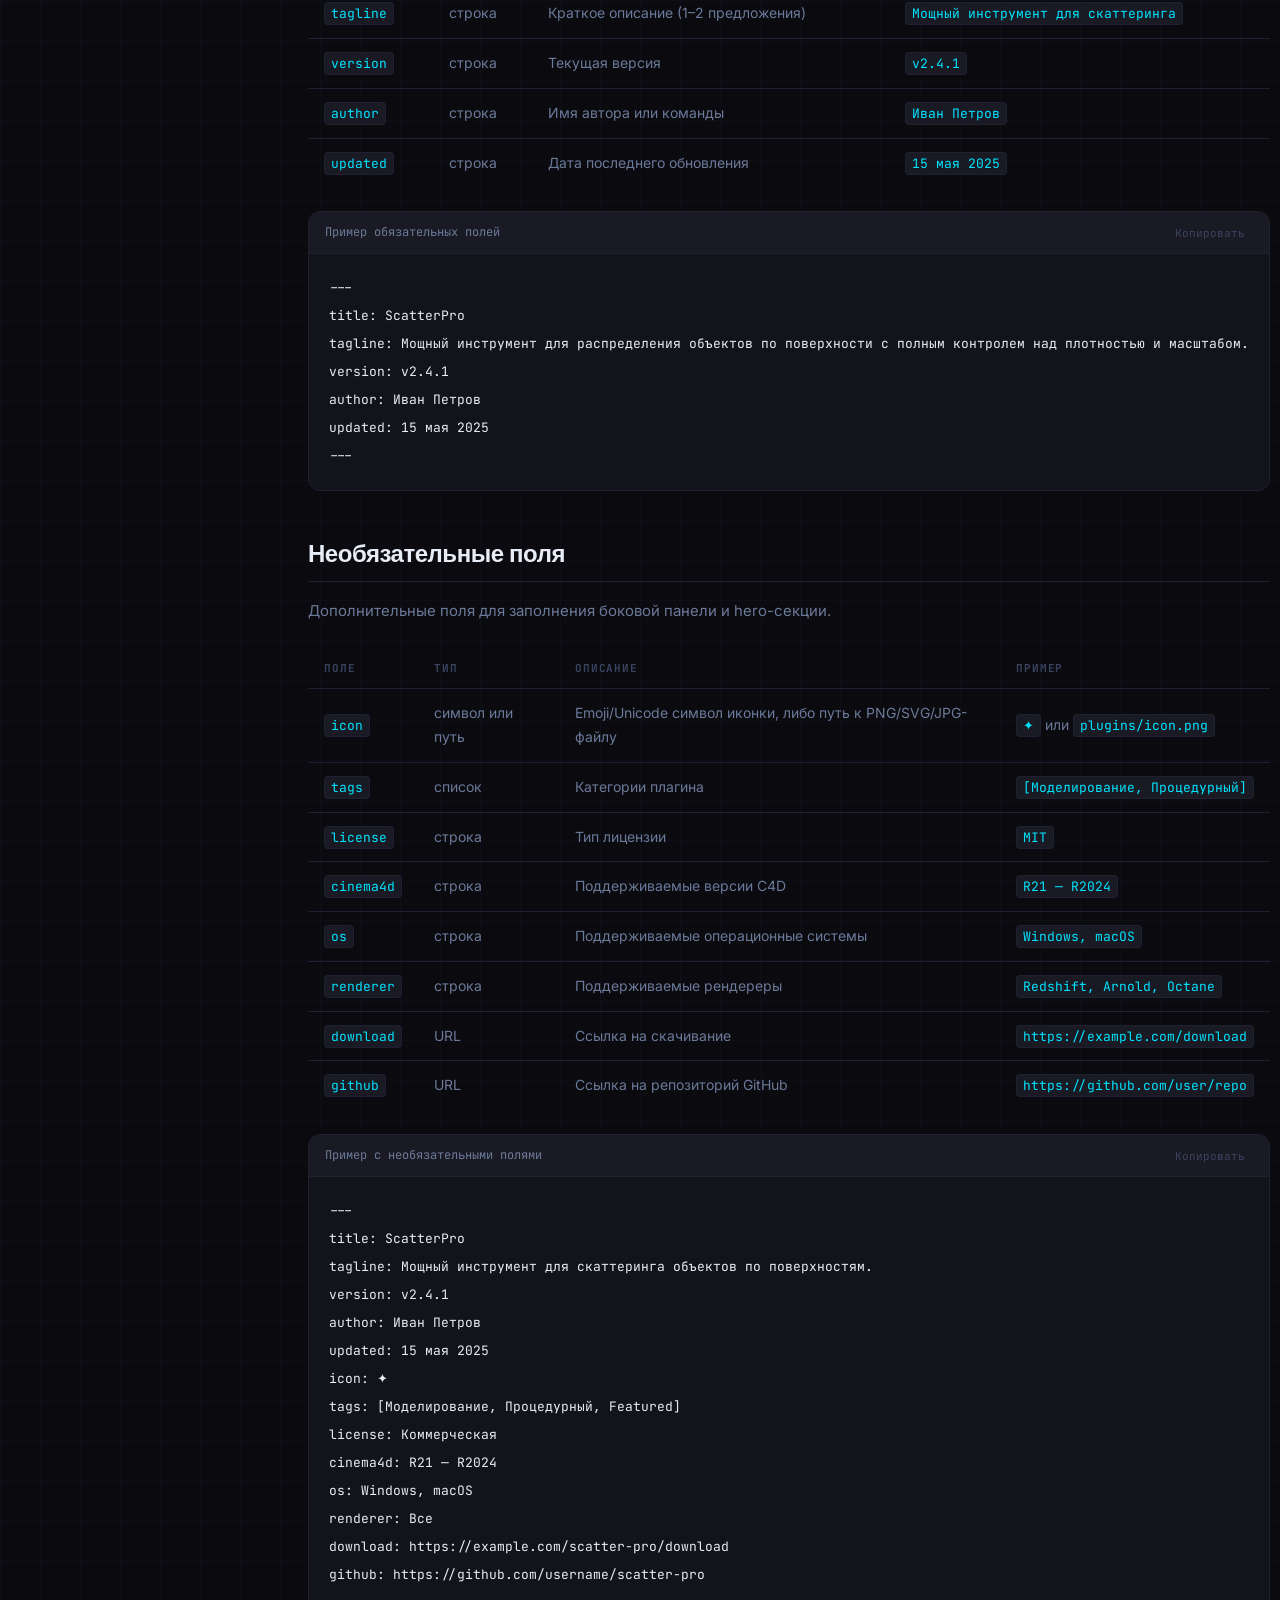
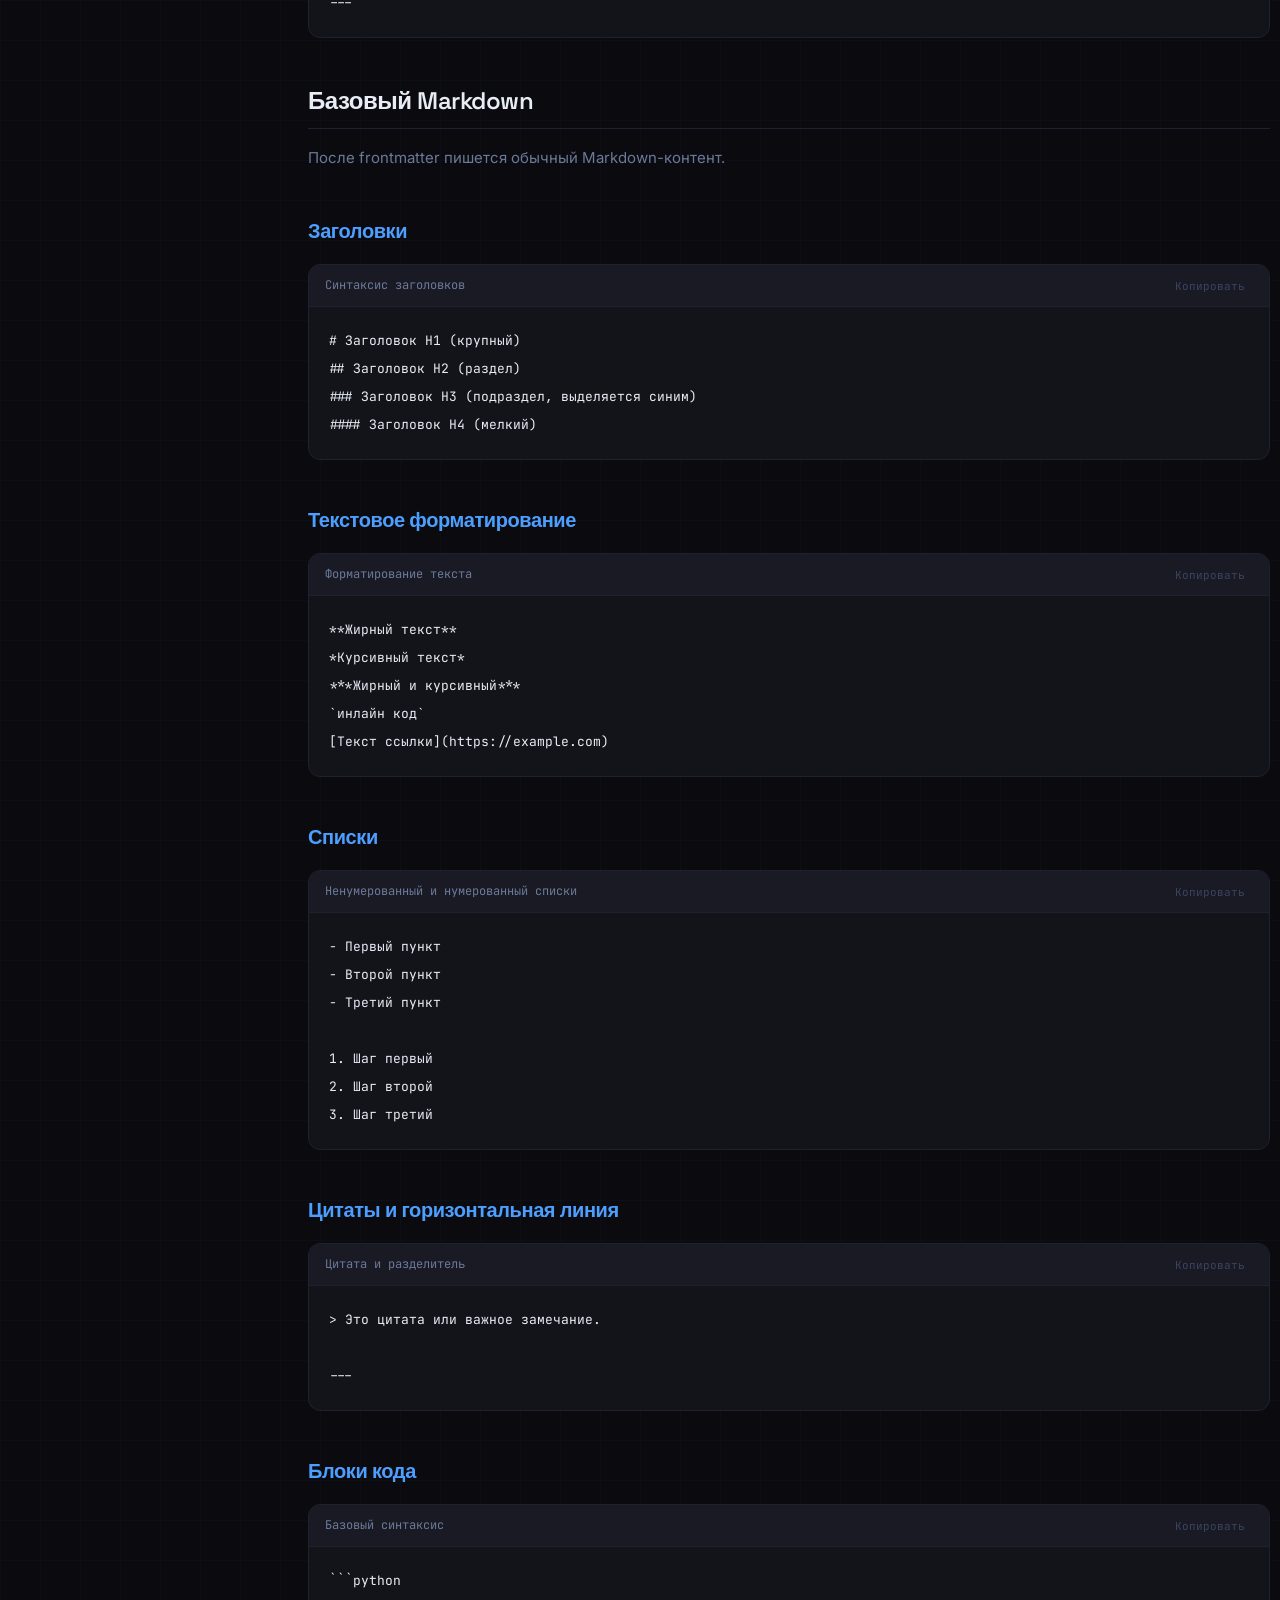
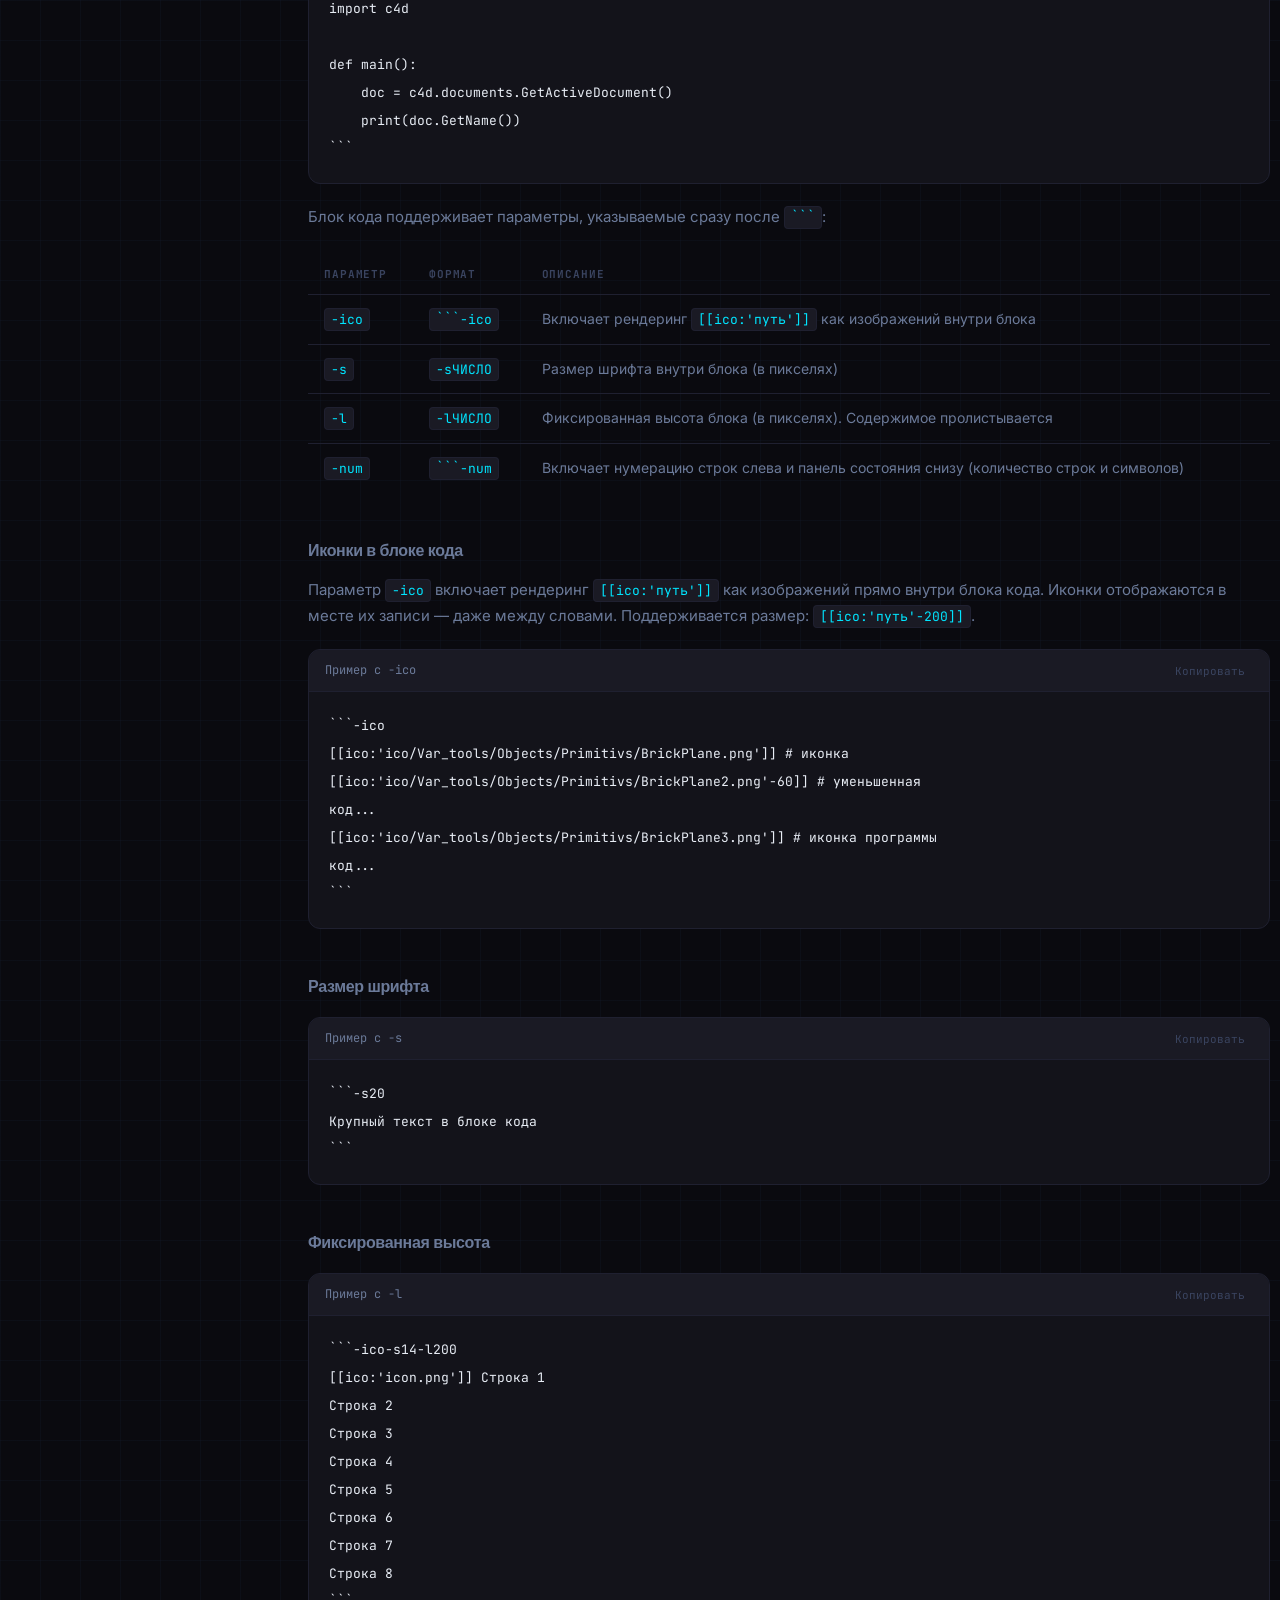
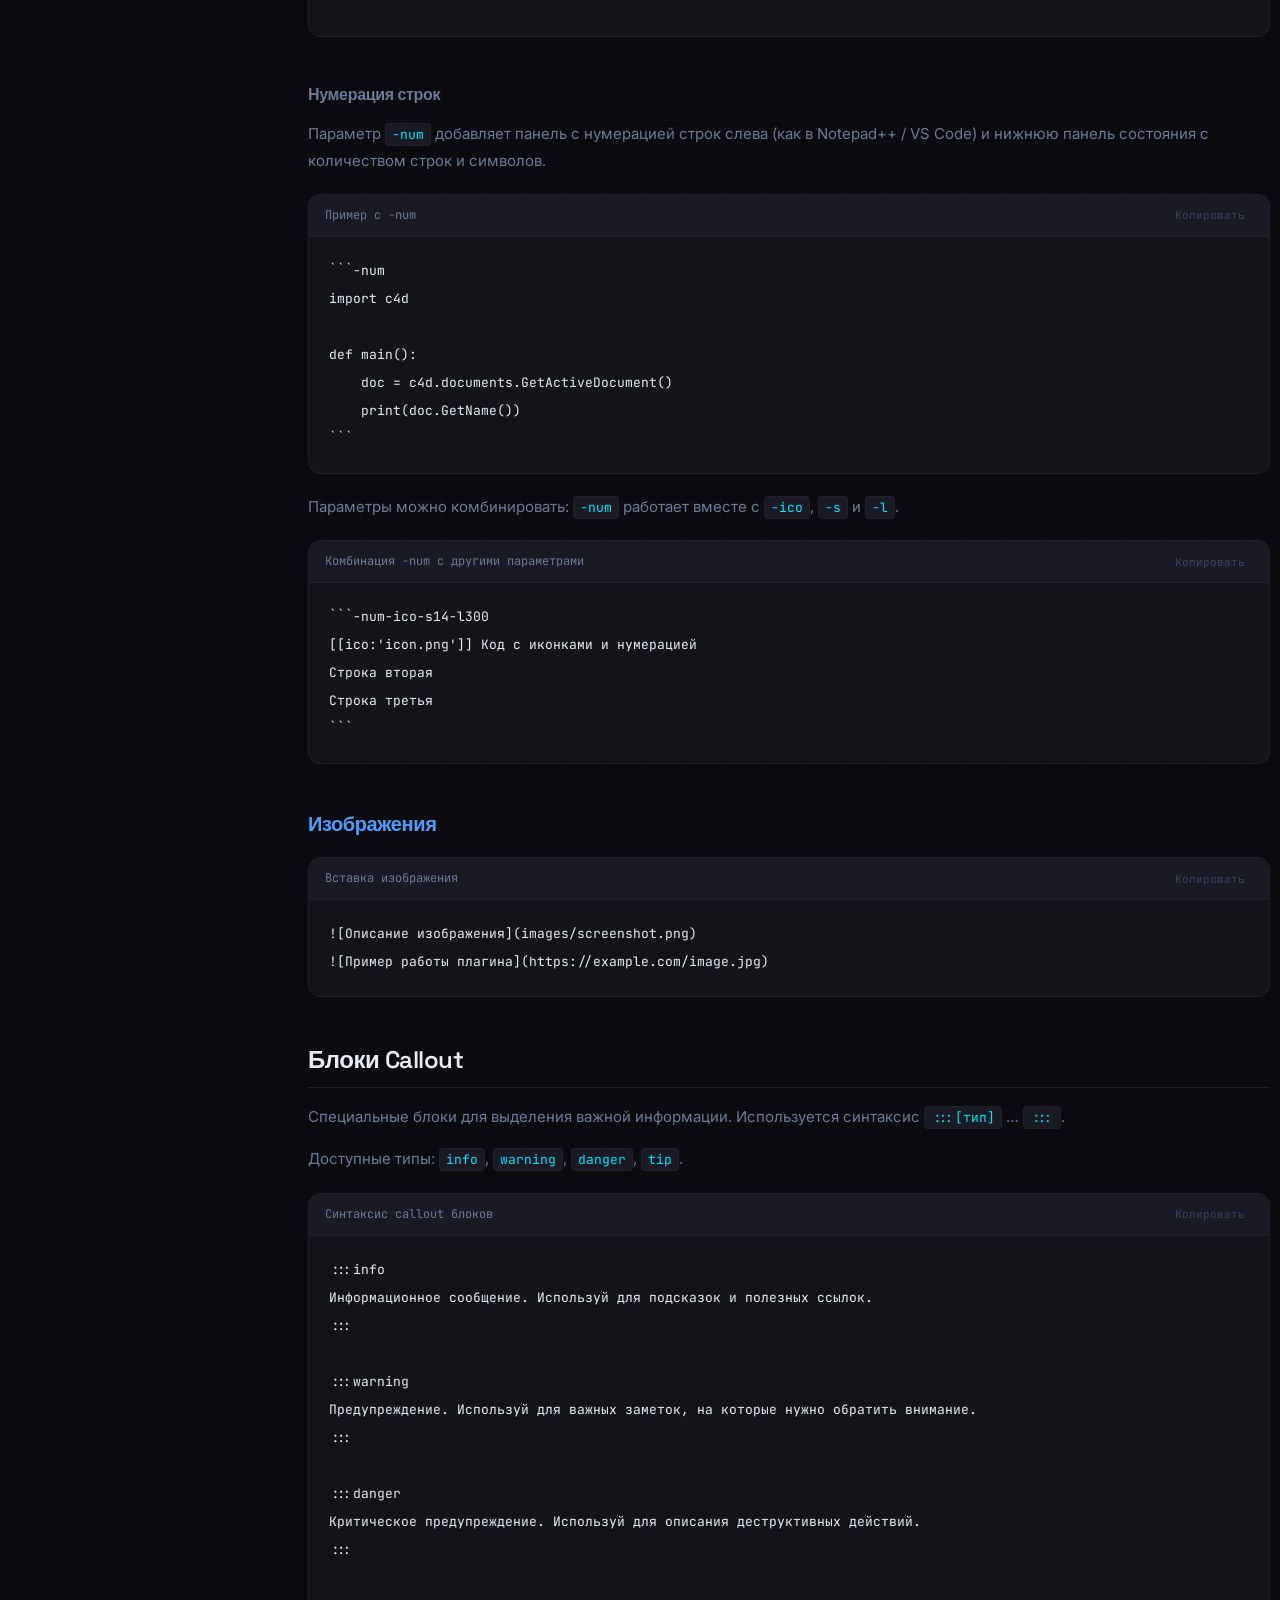
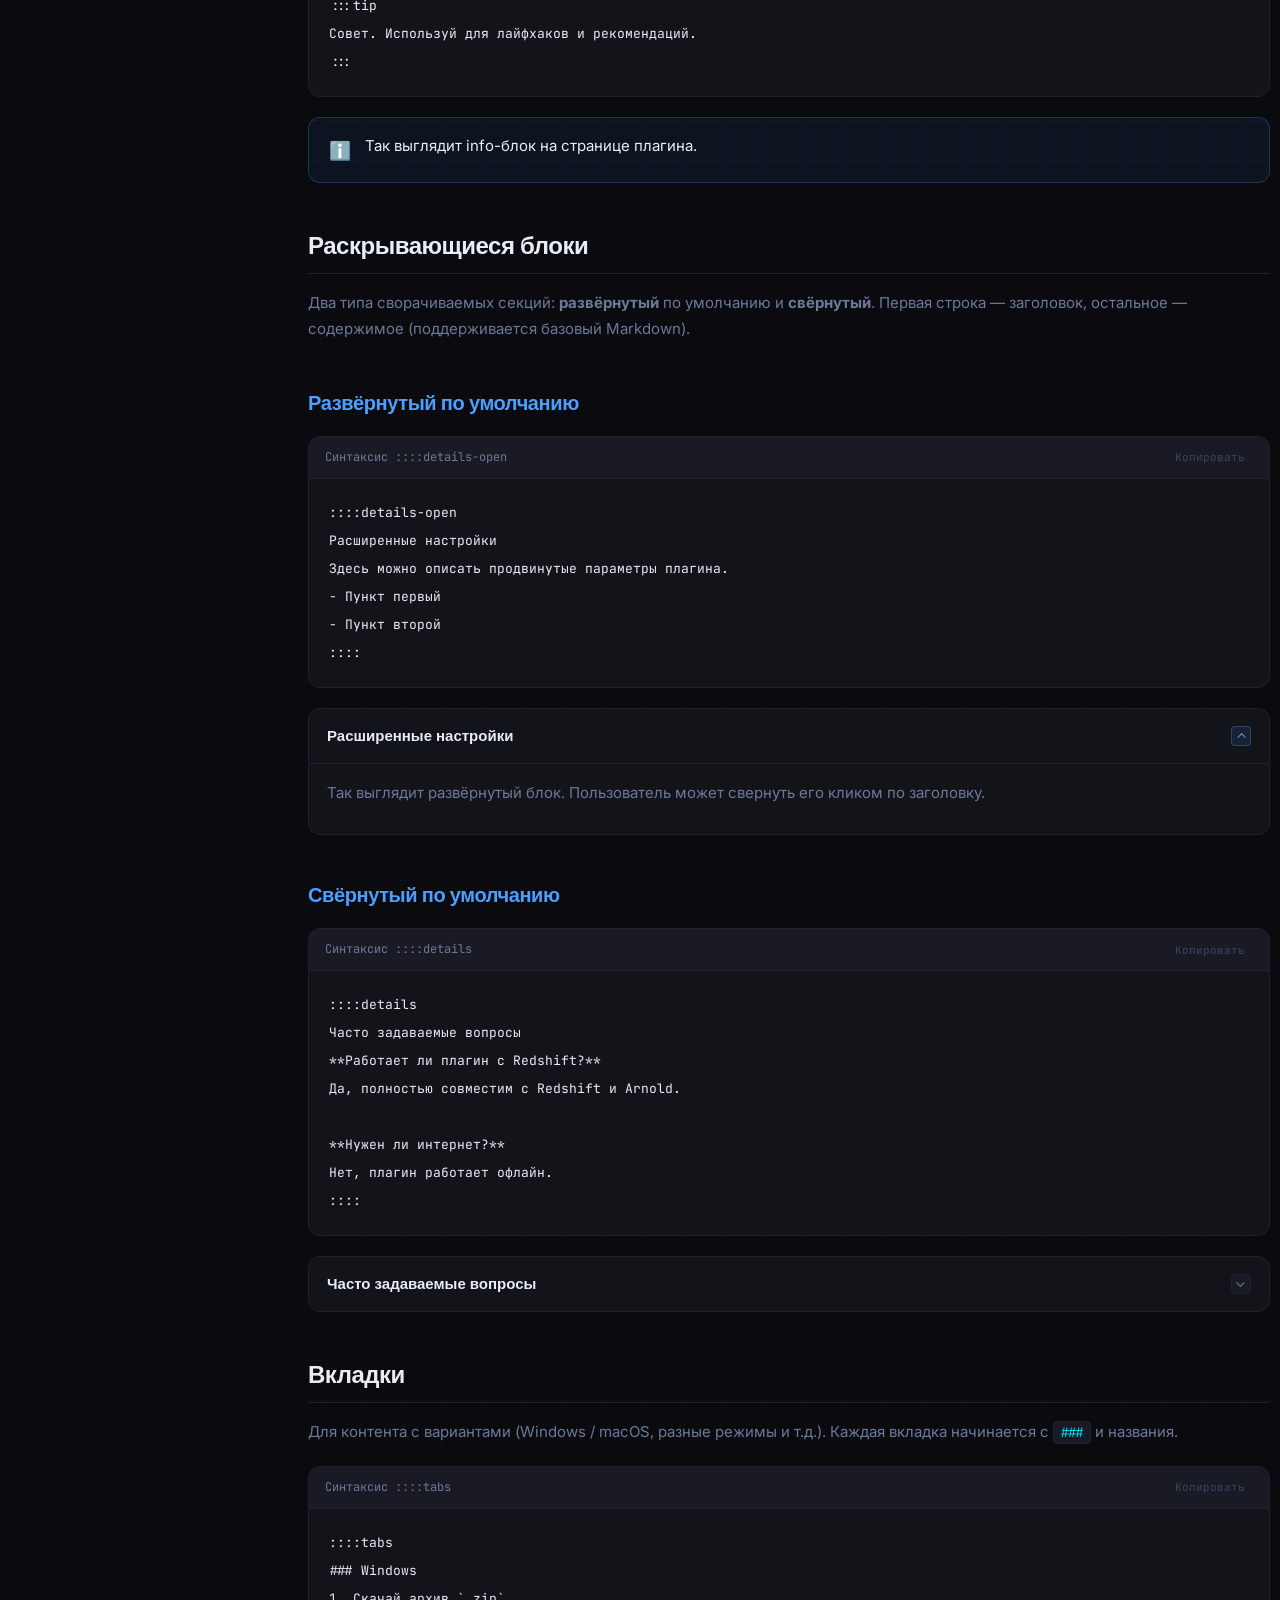
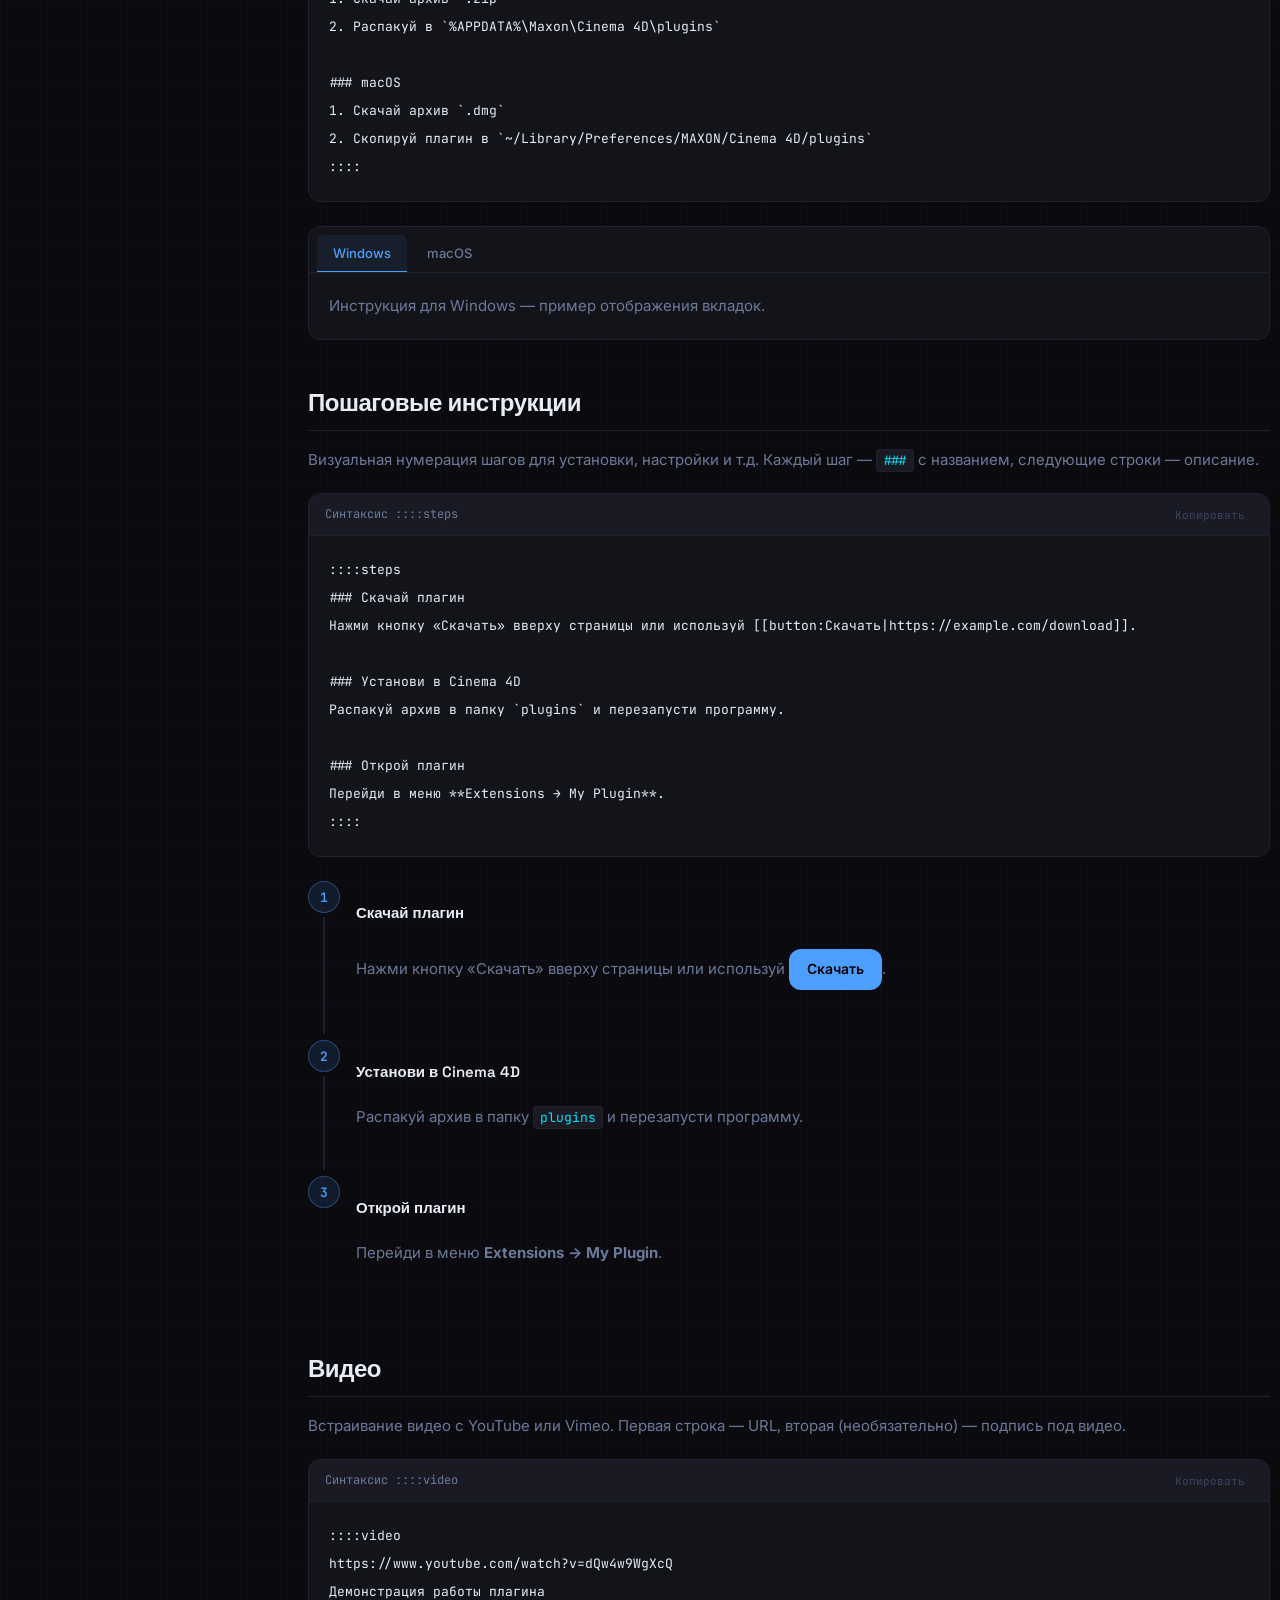
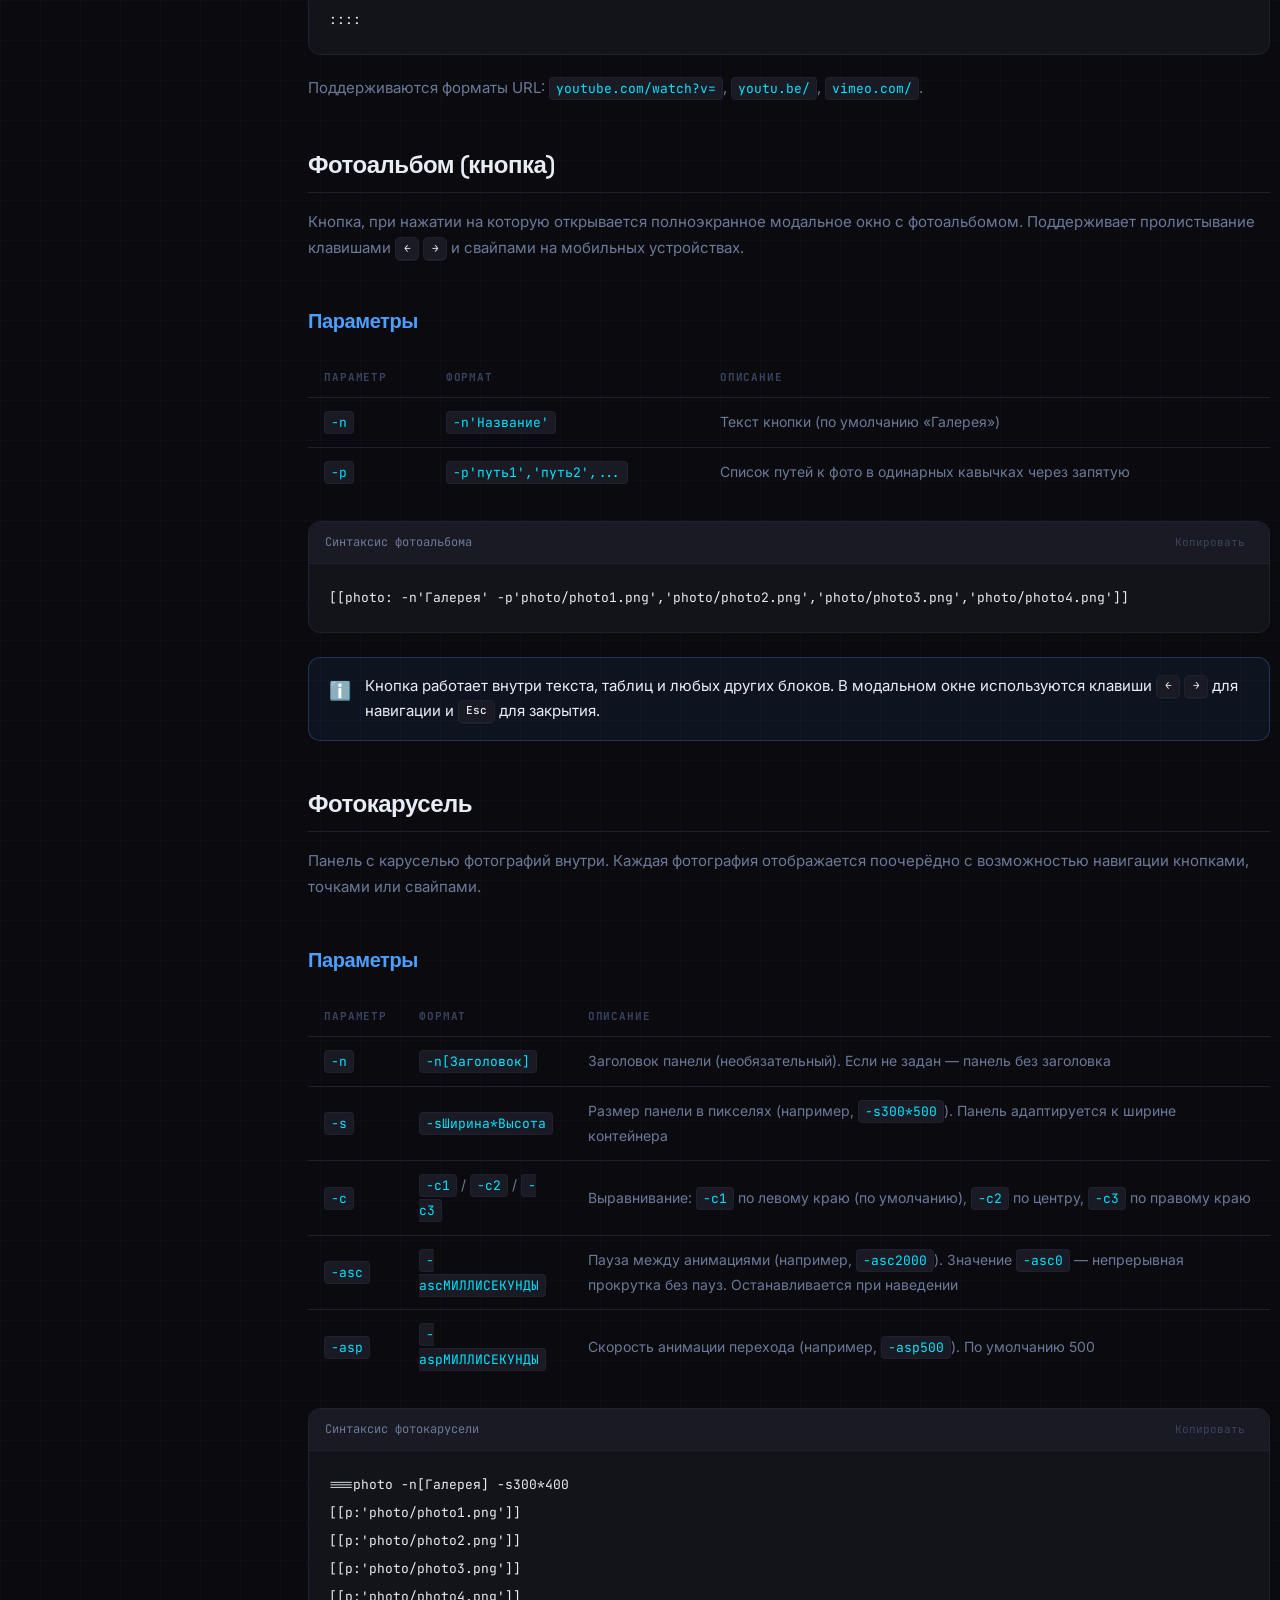
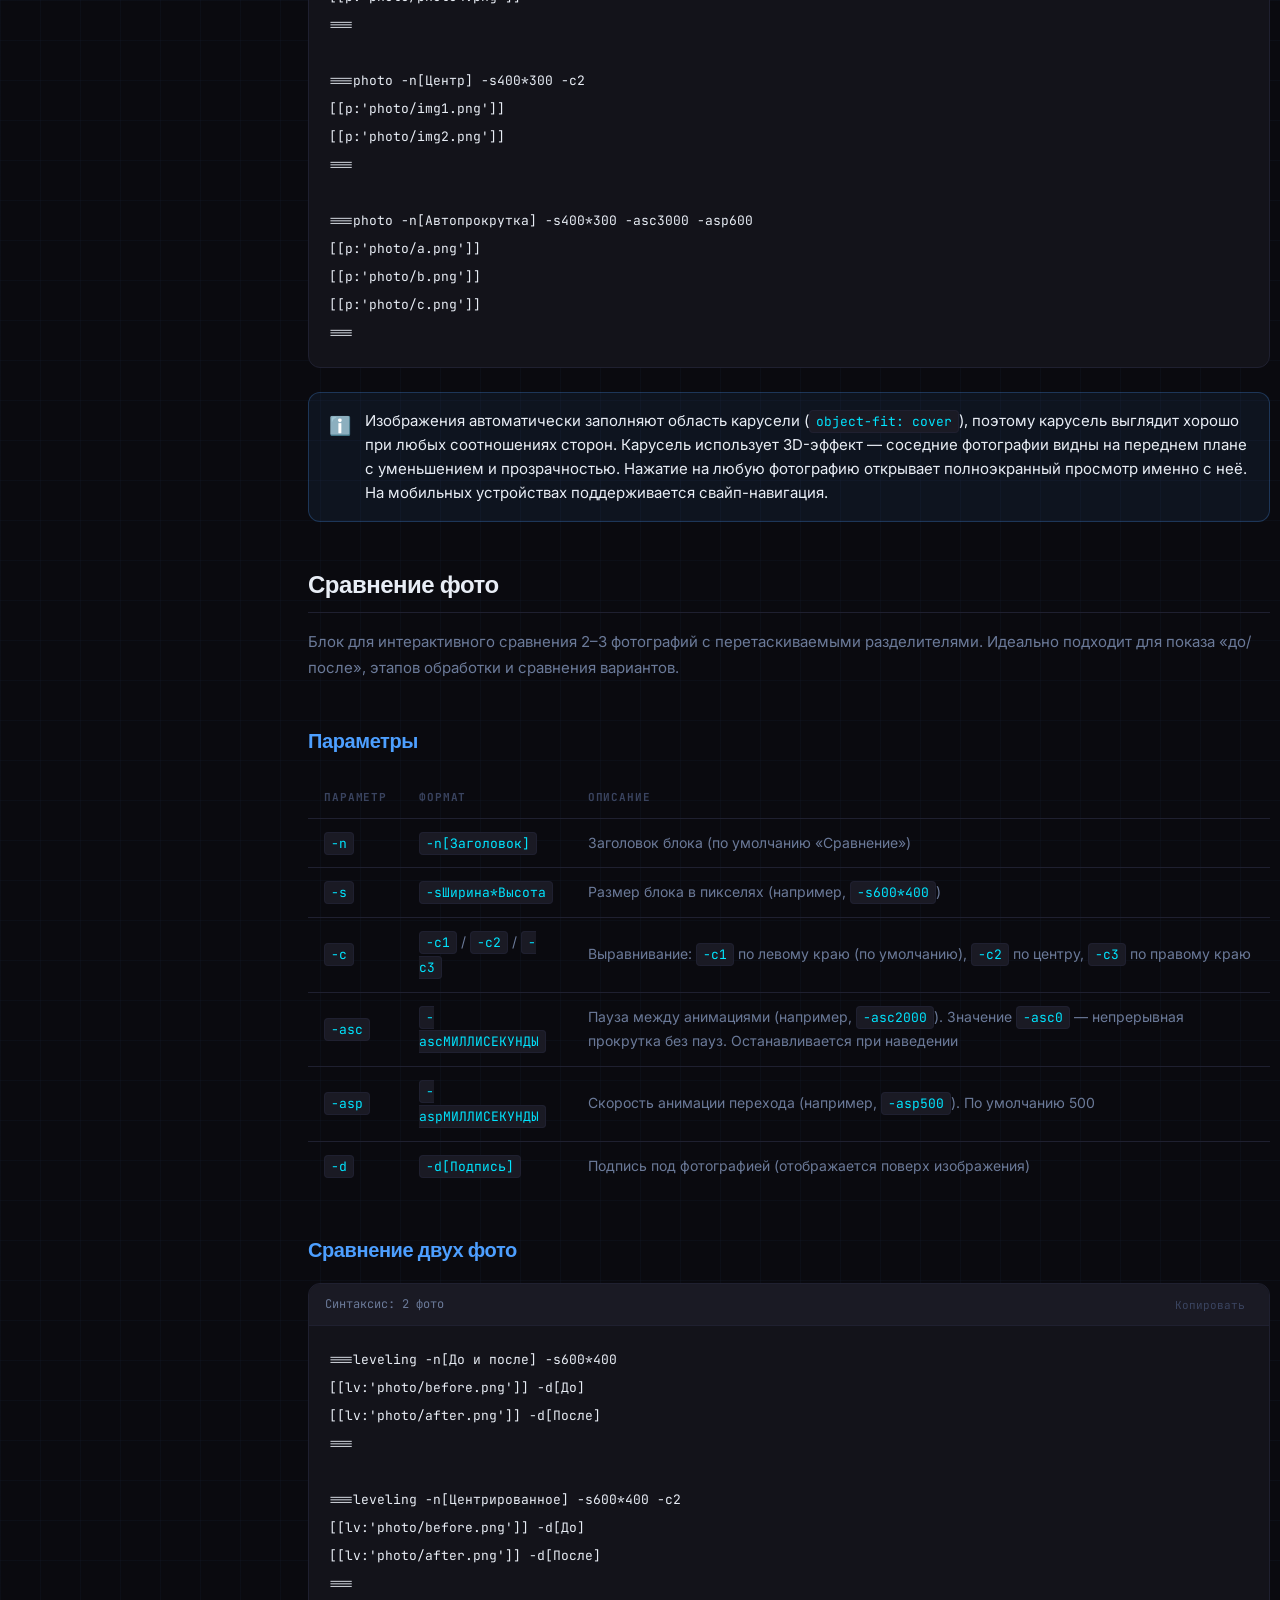
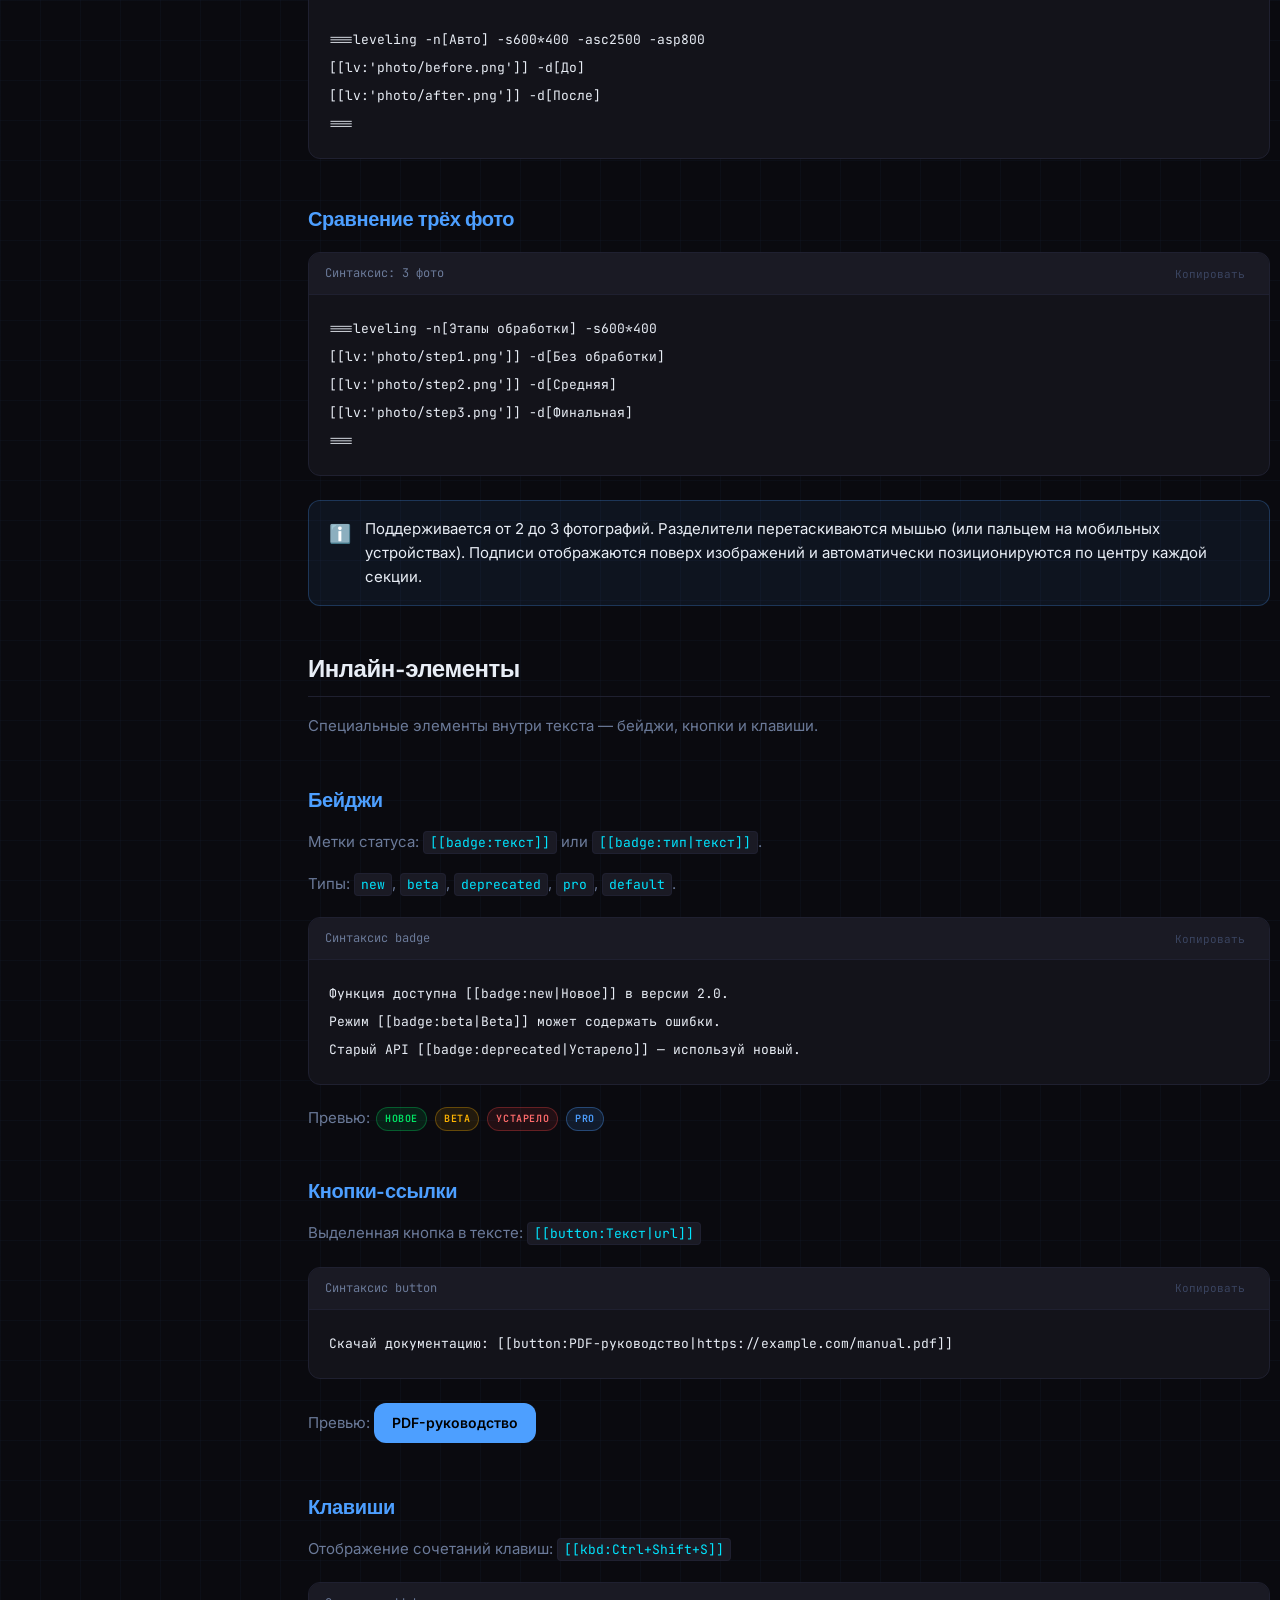
==== commit 84e05b3f: "web add code -num" ====
--- a/web/guide.html
+++ b/web/guide.html
@@ -71,7 +71,14 @@
                                 <li><a href="#md-formatting">Текстовое форматирование</a></li>
                                 <li><a href="#md-lists">Списки</a></li>
                                 <li><a href="#md-quotes">Цитаты и линия</a></li>
-                                <li><a href="#md-code">Блоки кода</a></li>
+                                <li><a href="#md-code">Блоки кода</a>
+                                    <ul>
+                                        <li><a href="#md-code-ico">Иконки в блоке кода</a></li>
+                                        <li><a href="#md-code-size">Размер шрифта</a></li>
+                                        <li><a href="#md-code-limit">Фиксированная высота</a></li>
+                                        <li><a href="#md-code-num">Нумерация строк</a></li>
+                                    </ul>
+                                </li>
                                 <li><a href="#md-images">Изображения</a></li>
                             </ul>
                         </li>
@@ -434,6 +441,11 @@
                                     <td><code>-lЧИСЛО</code></td>
                                     <td>Фиксированная высота блока (в пикселях). Содержимое пролистывается</td>
                                 </tr>
+                                <tr>
+                                    <td><code>-num</code></td>
+                                    <td><code>```-num</code></td>
+                                    <td>Включает нумерацию строк слева и панель состояния снизу (количество строк и символов)</td>
+                                </tr>
                             </tbody>
                         </table>
 
@@ -482,6 +494,38 @@
 Строка 6
 Строка 7
 Строка 8
+```</code></pre>
+                        </div>
+
+                        <h4 id="md-code-num">Нумерация строк</h4>
+                        <p>
+                            Параметр <code>-num</code> добавляет панель с нумерацией строк слева
+                            (как в Notepad++ / VS Code) и нижнюю панель состояния с количеством строк и символов.
+                        </p>
+                        <div class="code-example">
+                            <div class="code-example-header">
+                                <span class="code-example-label">Пример с -num</span>
+                                <button class="copy-btn">Копировать</button>
+                            </div>
+                            <pre><code>```-num
+import c4d
+
+def main():
+    doc = c4d.documents.GetActiveDocument()
+    print(doc.GetName())
+```</code></pre>
+                        </div>
+
+                        <p>Параметры можно комбинировать: <code>-num</code> работает вместе с <code>-ico</code>, <code>-s</code> и <code>-l</code>.</p>
+                        <div class="code-example">
+                            <div class="code-example-header">
+                                <span class="code-example-label">Комбинация -num с другими параметрами</span>
+                                <button class="copy-btn">Копировать</button>
+                            </div>
+                            <pre><code>```-num-ico-s14-l300
+[[ico:'icon.png']] Код с иконками и нумерацией
+Строка вторая
+Строка третья
 ```</code></pre>
                         </div>
 
--- a/web/css/style.css
+++ b/web/css/style.css
@@ -887,12 +887,192 @@
     border: 1px solid var(--color-border);
     border-radius: var(--radius-md);
     overflow-x: auto;
+    scrollbar-width: thin;
+    scrollbar-color: var(--color-border) transparent;
+}
+
+.code-scroll::-webkit-scrollbar {
+    width: 6px;
+    height: 6px;
+}
+
+.code-scroll::-webkit-scrollbar-track {
+    background: transparent;
+}
+
+.code-scroll::-webkit-scrollbar-thumb {
+    background: var(--color-border);
+    border-radius: 3px;
+}
+
+.code-scroll::-webkit-scrollbar-thumb:hover {
+    background: var(--color-muted);
 }
 
 .code-scroll pre {
     margin: 0;
     border: none;
     border-radius: 0;
+}
+
+/* ========================================
+    Подсветка синтаксиса Python (-num)
+   ======================================== */
+.hl-kw   { color: #ff7b72; }
+.hl-str  { color: #a5d6ff; }
+.hl-num  { color: #79c0ff; }
+.hl-cmt  { color: #6e7681; font-style: italic; }
+.hl-fn   { color: #d2a8ff; }
+.hl-cls  { color: #ffa657; }
+.hl-dec  { color: #e3b341; }
+.hl-bi   { color: #f78166; }
+.hl-op   { color: #ff7b72; }
+
+/* ========================================
+    Блок кода с нумерацией строк (-num)
+   ======================================== */
+.code-num {
+    margin: 24px 0;
+    background: var(--color-surface);
+    border: 1px solid var(--color-border);
+    border-radius: var(--radius-md);
+    overflow: hidden;
+}
+
+.code-num-header {
+    display: flex;
+    align-items: center;
+    justify-content: space-between;
+    padding: 8px 16px;
+    background: var(--color-surface-2);
+    border-bottom: 1px solid var(--color-border);
+    min-height: 32px;
+}
+
+.code-num-copy {
+    font-family: var(--font-mono);
+    font-size: 11px;
+    color: var(--color-muted-2);
+    cursor: pointer;
+    background: none;
+    border: none;
+    padding: 2px 8px;
+    border-radius: 4px;
+    transition: color var(--transition), background var(--transition);
+}
+
+.code-num-copy:hover {
+    color: var(--color-accent);
+    background: rgba(77, 159, 255, 0.1);
+}
+
+.code-num-lang {
+    font-family: var(--font-mono);
+    font-size: 11px;
+    color: var(--color-muted);
+    letter-spacing: 0.05em;
+}
+
+.code-num-body {
+    overflow-x: auto;
+    scrollbar-width: thin;
+    scrollbar-color: var(--color-border) transparent;
+}
+
+.code-num-body::-webkit-scrollbar {
+    height: 6px;
+}
+
+.code-num-body::-webkit-scrollbar-track {
+    background: transparent;
+}
+
+.code-num-body::-webkit-scrollbar-thumb {
+    background: var(--color-border);
+    border-radius: 3px;
+}
+
+.code-num-table tr {
+    line-height: 1.6;
+}
+
+.code-num-table td {
+    padding: 0;
+    vertical-align: middle;
+    border: none !important;
+    border-bottom: none !important;
+    line-height: 1.6;
+}
+
+.code-num-body::-webkit-scrollbar {
+    height: 6px;
+}
+
+.code-num-body::-webkit-scrollbar-track {
+    background: transparent;
+}
+
+.code-num-body::-webkit-scrollbar-thumb {
+    background: var(--color-border);
+    border-radius: 3px;
+}
+
+.code-num-table {
+    width: 100%;
+    border-collapse: collapse;
+    table-layout: fixed;
+    margin: 0;
+    padding: 0;
+}
+
+.code-num-table td {
+    padding: 0;
+    vertical-align: top;
+    border: none !important;
+    border-bottom: none !important;
+    line-height: 1.6;
+}
+
+.code-num-gutter-cell {
+    width: 50px;
+    min-width: 50px;
+    white-space: nowrap;
+    padding: 0 12px 0 16px !important;
+    font-family: var(--font-mono);
+    font-size: 13px;
+    color: var(--color-muted-2);
+    text-align: right;
+    user-select: none;
+    background: rgba(255, 255, 255, 0.02);
+    border-right: 1px solid var(--color-border) !important;
+}
+
+.code-num-content-cell {
+    padding: 0 16px 0 16px !important;
+    font-family: var(--font-mono);
+    font-size: 14px;
+    color: var(--color-text);
+    white-space: pre;
+}
+
+.code-num-content-cell code {
+    background: none;
+    border: none;
+    padding: 0;
+    font-size: 14px;
+    color: var(--color-text);
+}
+
+.code-num-status {
+    display: flex;
+    align-items: center;
+    justify-content: space-between;
+    padding: 6px 16px;
+    background: var(--color-surface-2);
+    border-top: 1px solid var(--color-border);
+    font-family: var(--font-mono);
+    font-size: 11px;
+    color: var(--color-muted-2);
 }
 
 /* Горизонтальная линия */
@@ -2140,6 +2320,11 @@
 .md-modal-body hr { border: none; border-top: 1px solid var(--color-border); margin: 16px 0; }
 .md-modal-body img { max-width: 100%; border-radius: var(--radius-sm); margin: 8px 0; }
 
+.md-modal-body .code-num-gutter-cell { padding: 0 12px 0 16px !important; border: none !important; border-right: 1px solid var(--color-border) !important; font-size: 13px; background: rgba(255,255,255,0.02); text-align: right; }
+.md-modal-body .code-num-content-cell { padding: 0 16px !important; border: none !important; font-size: 14px; white-space: pre; }
+.md-modal-body .code-num-content-cell code { background: none; border: none; padding: 0; font-size: 14px; color: var(--color-text); }
+.md-modal-body .code-num-table td { padding: 0; border: none !important; vertical-align: middle; line-height: 1.6; }
+
 @media (max-width: 768px) {
     .md-modal-dialog {
         width: 95vw !important;
@@ -2304,8 +2489,6 @@
 
 .md-leveling-wrap-right {
     margin-left: auto;
-}
-    overflow: hidden;
 }
 
 .md-leveling-title {
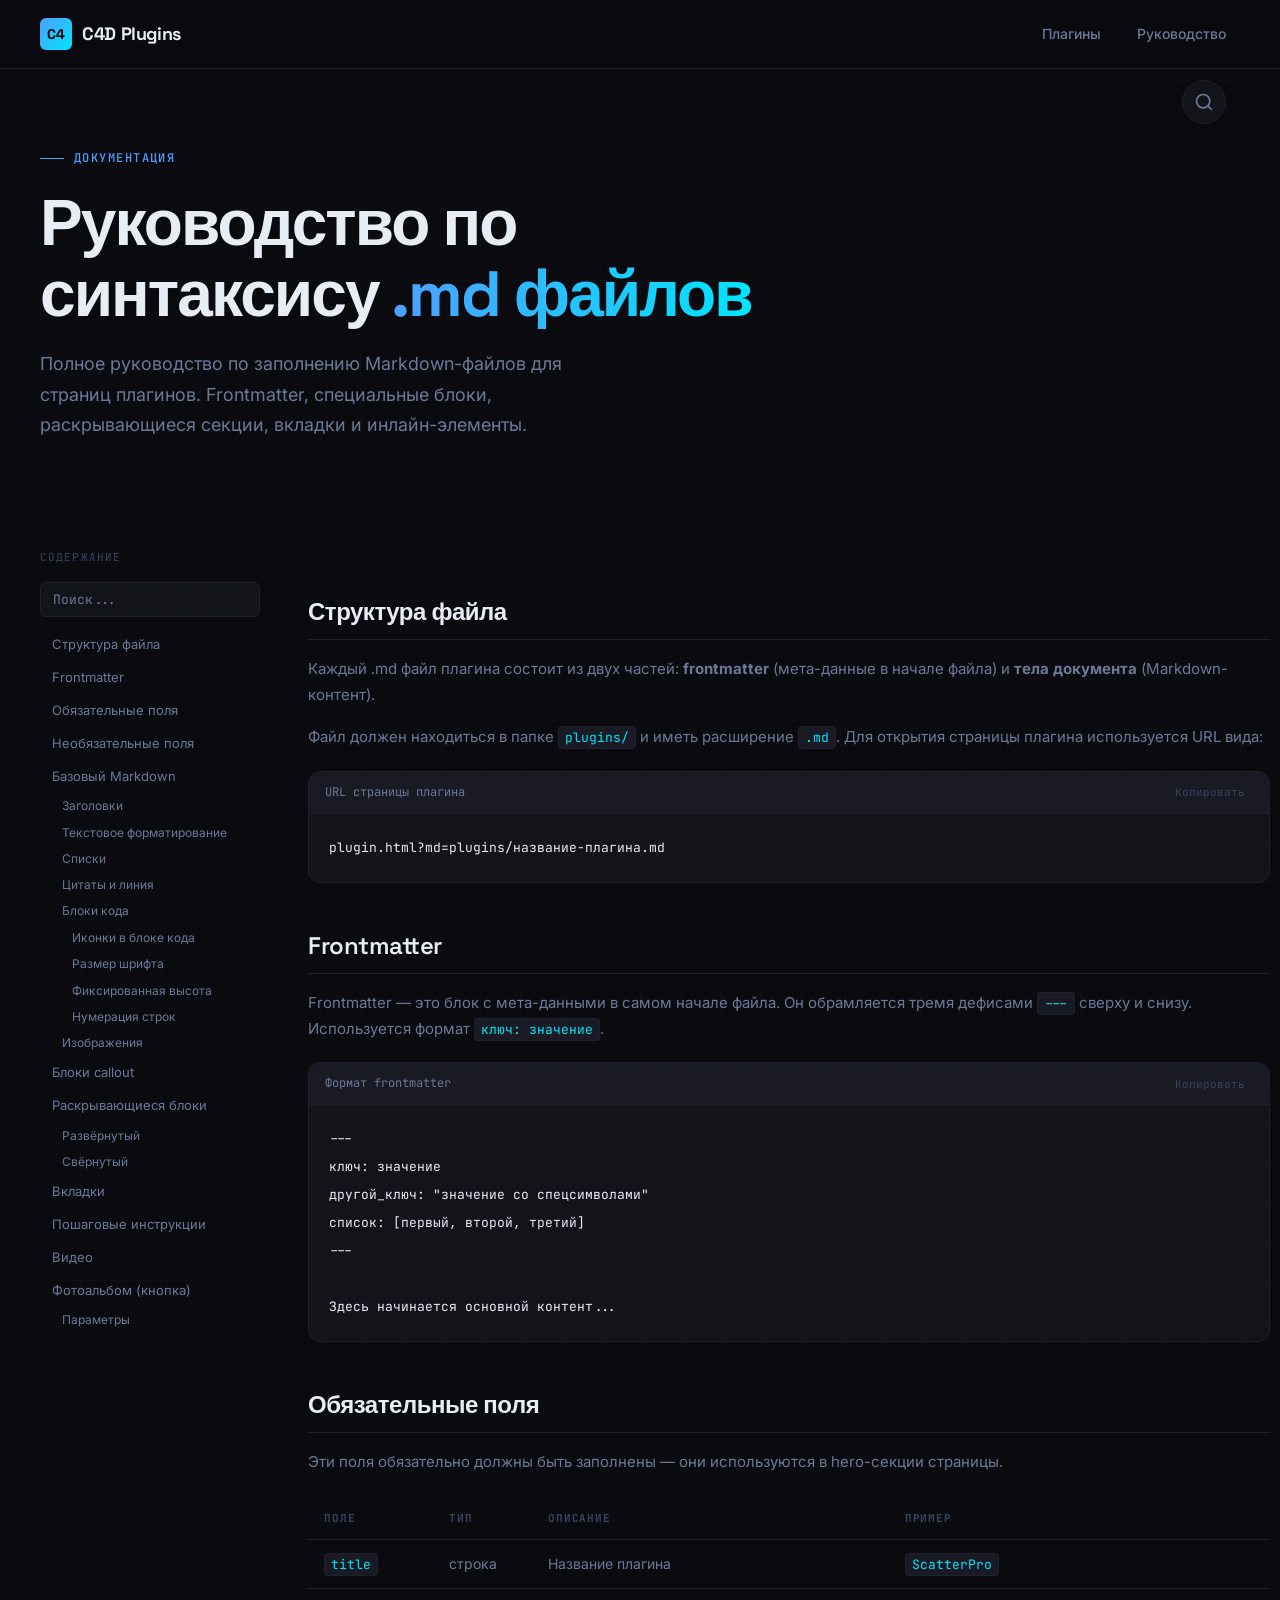
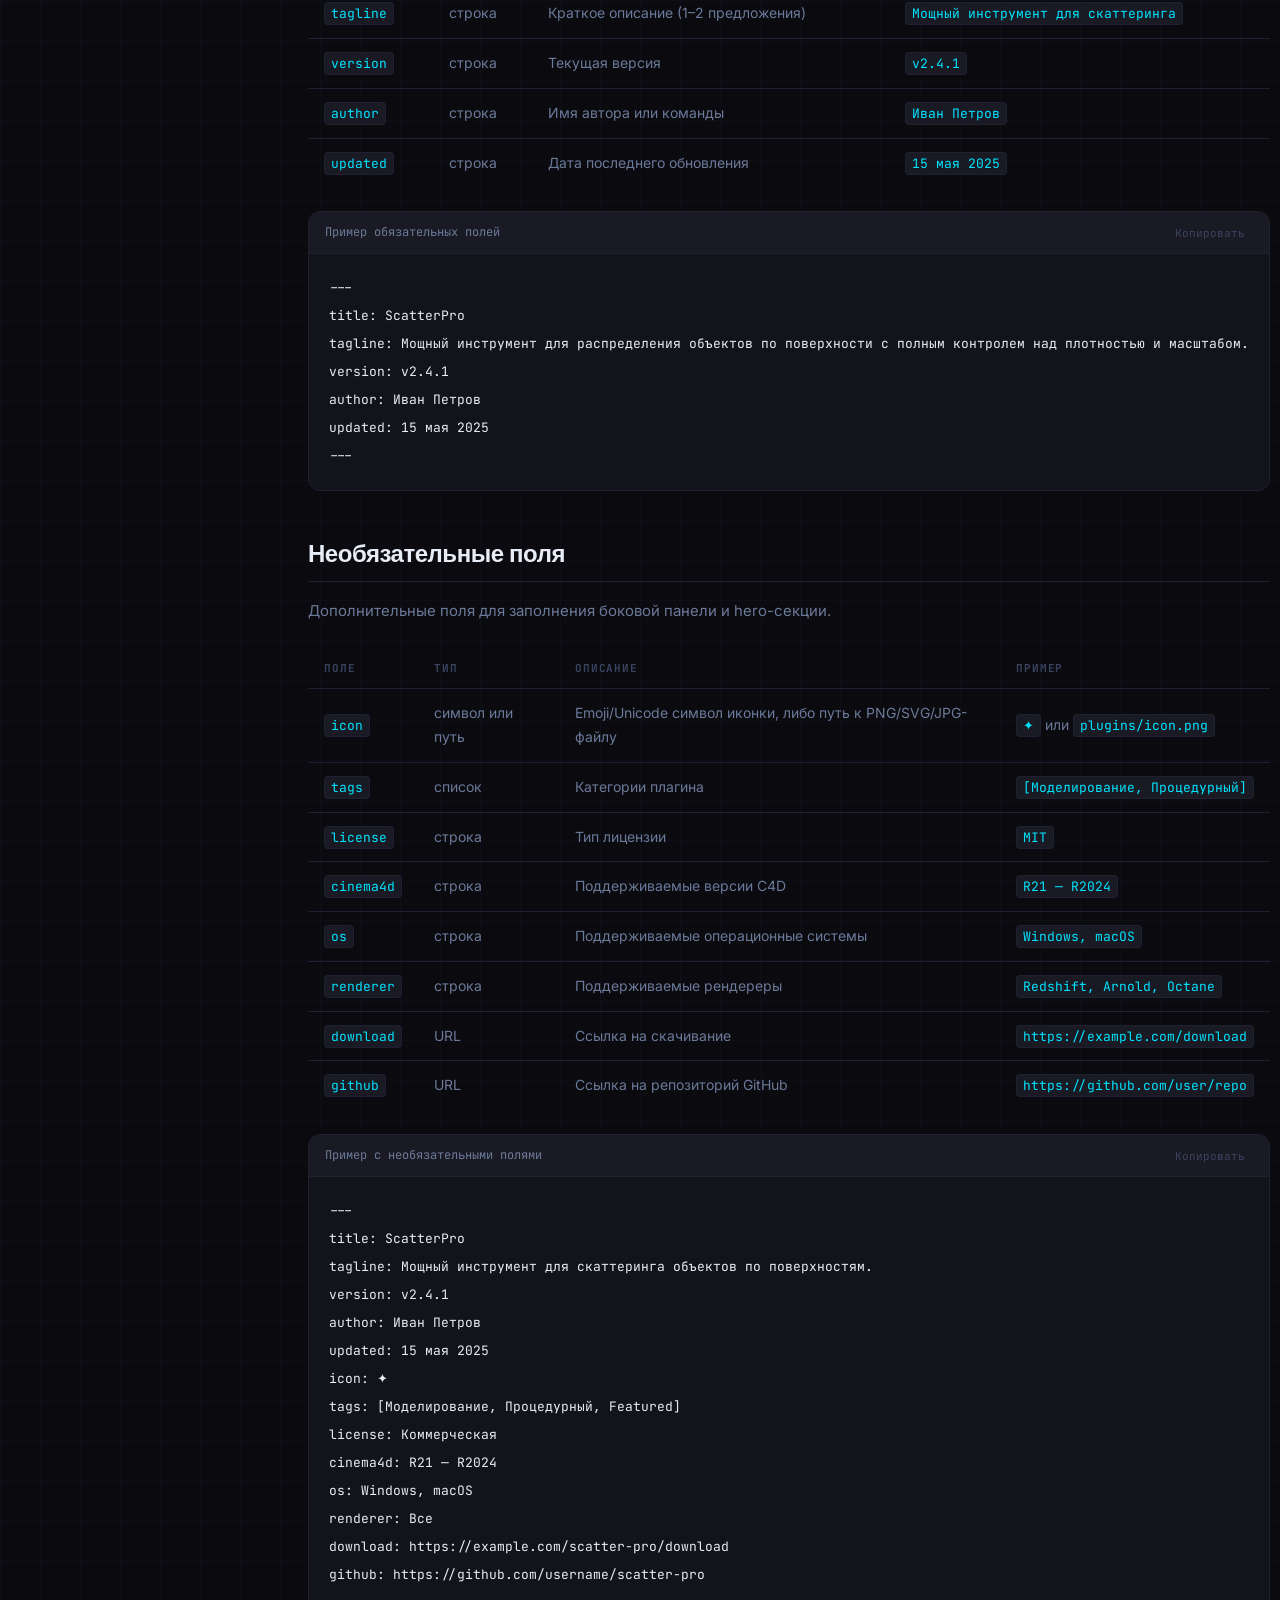
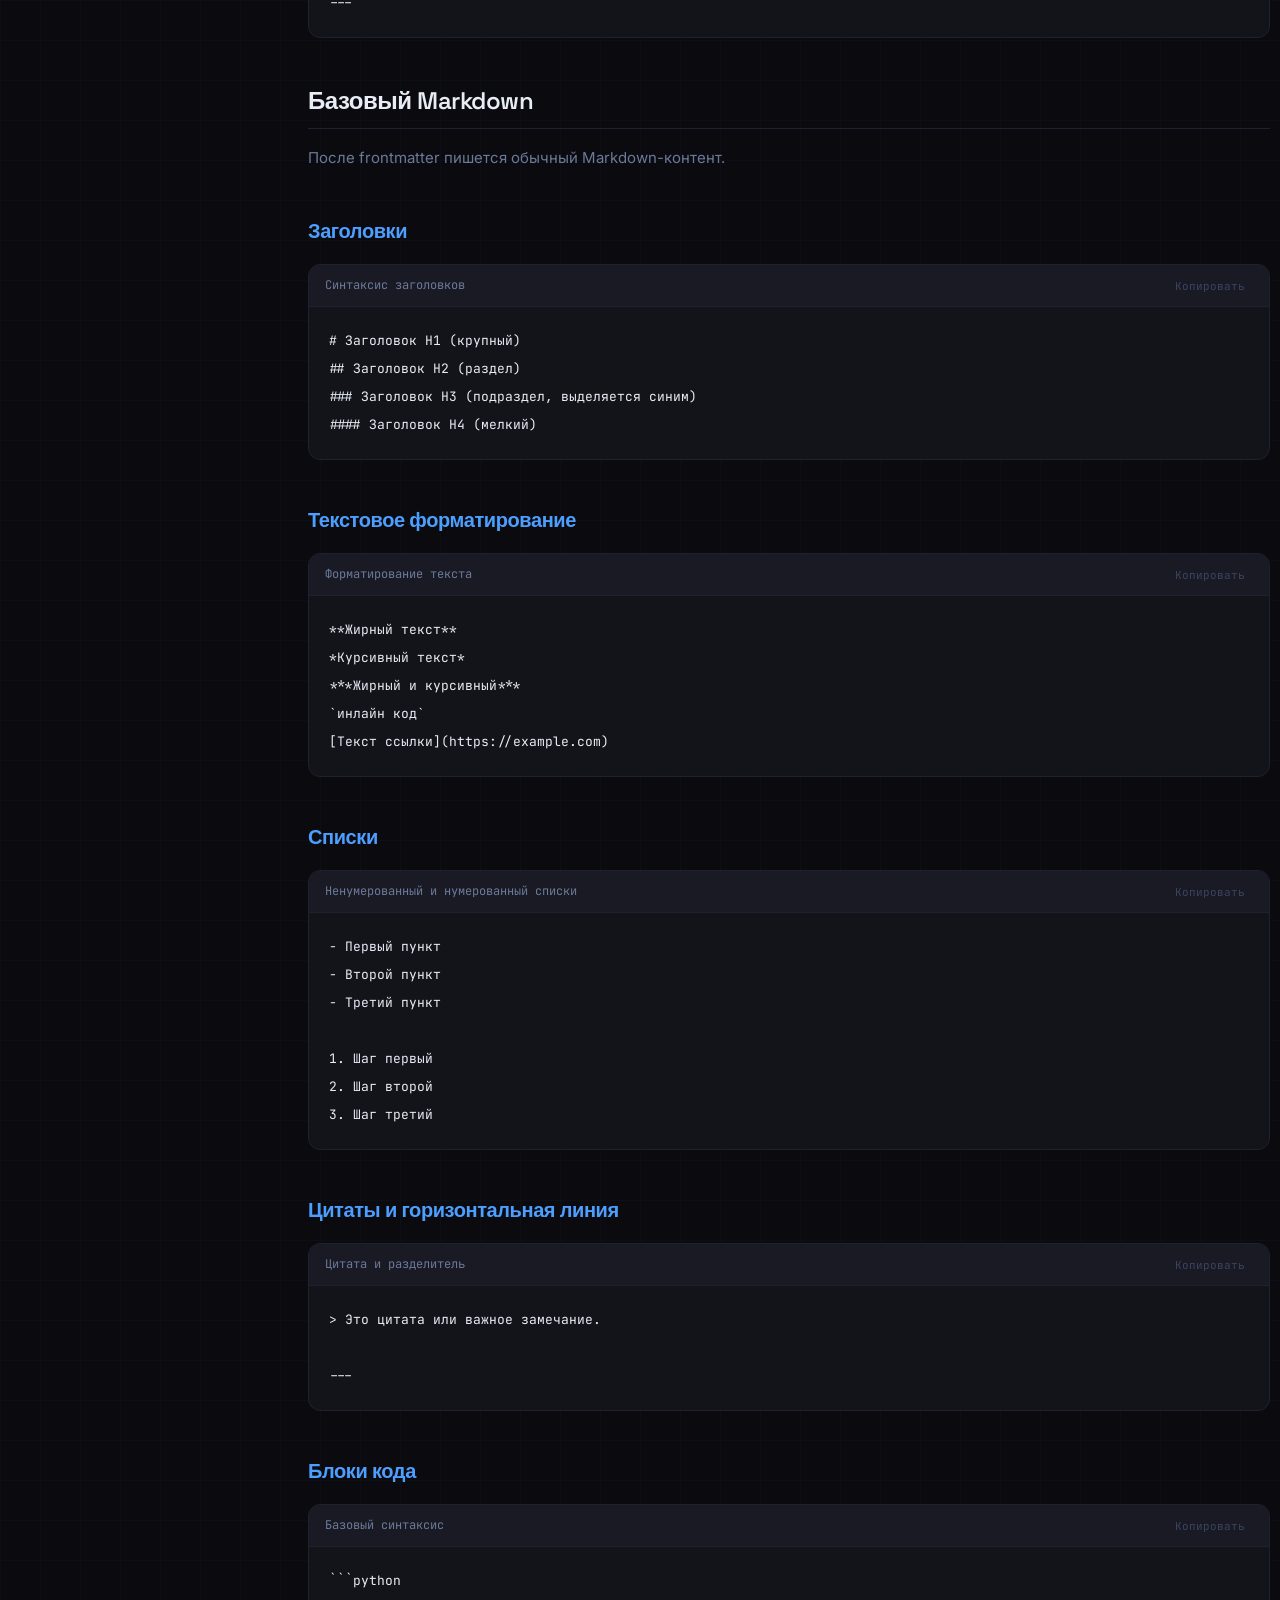
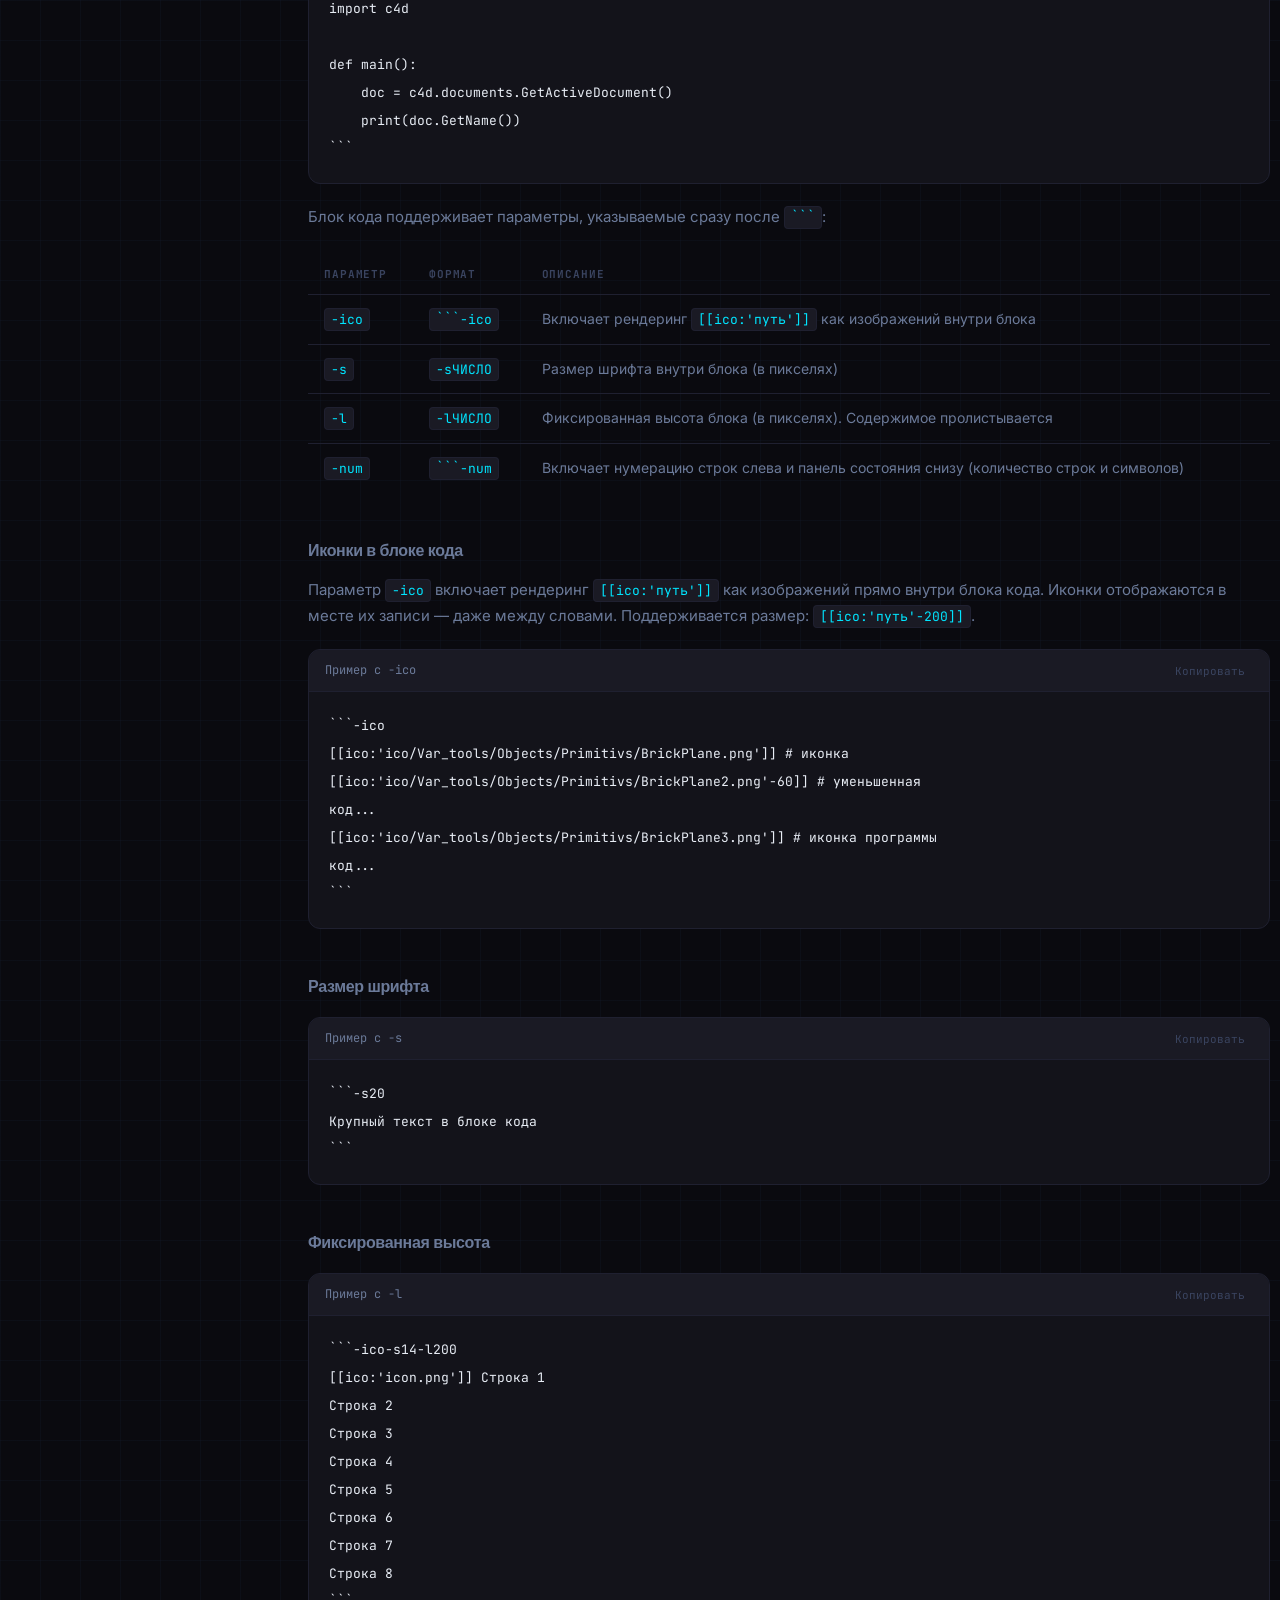
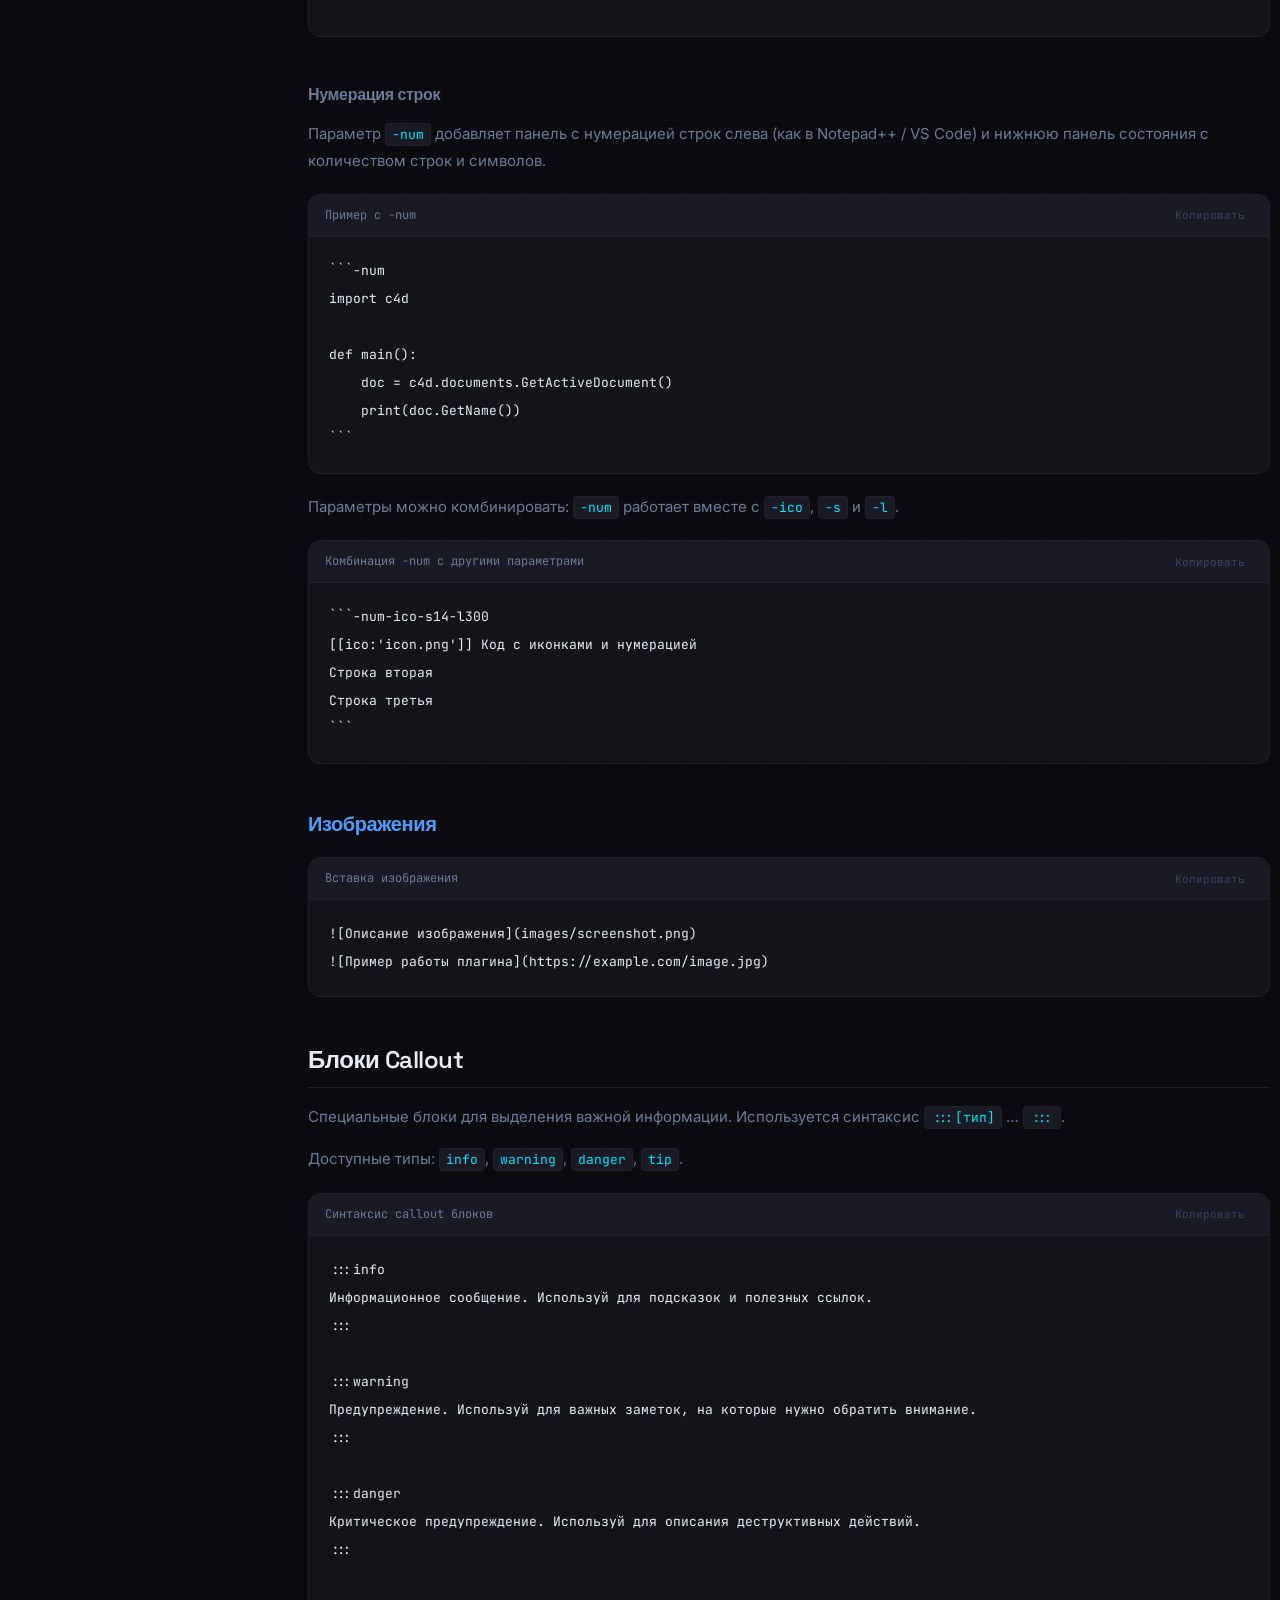
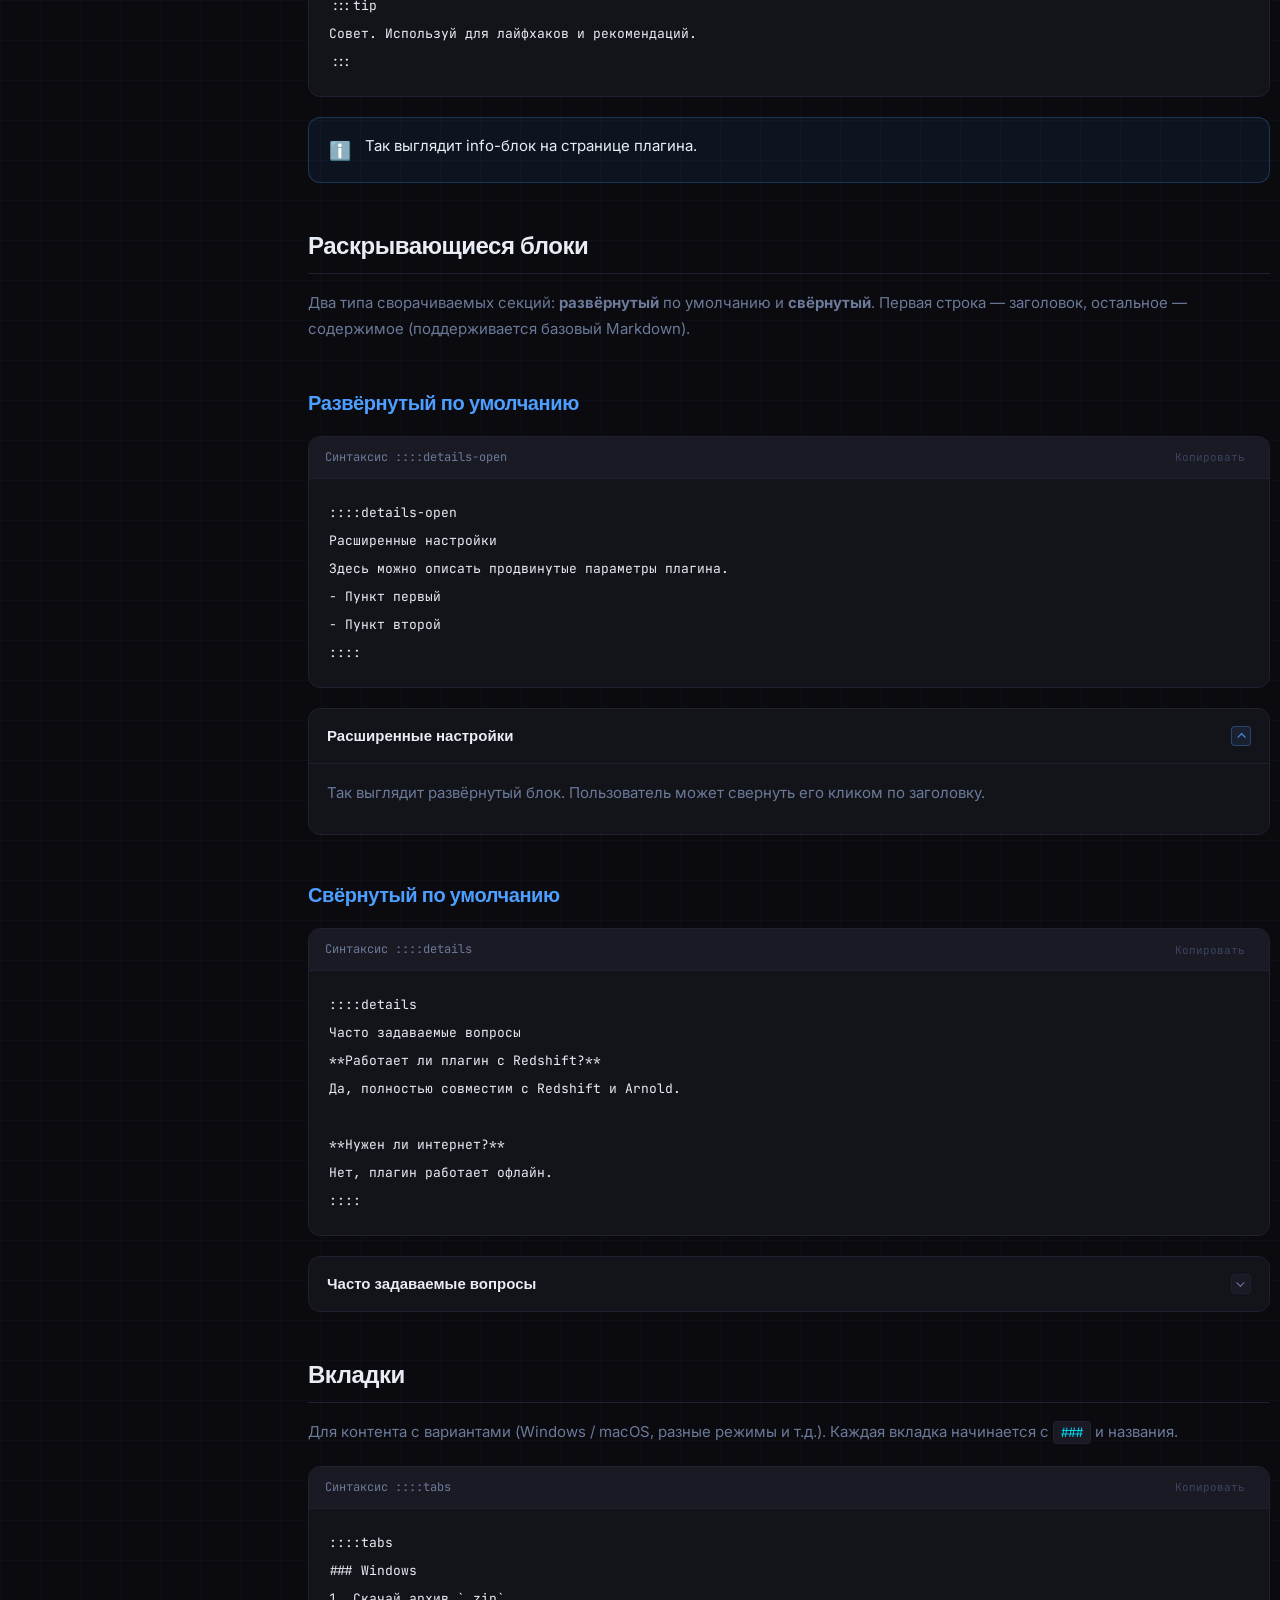
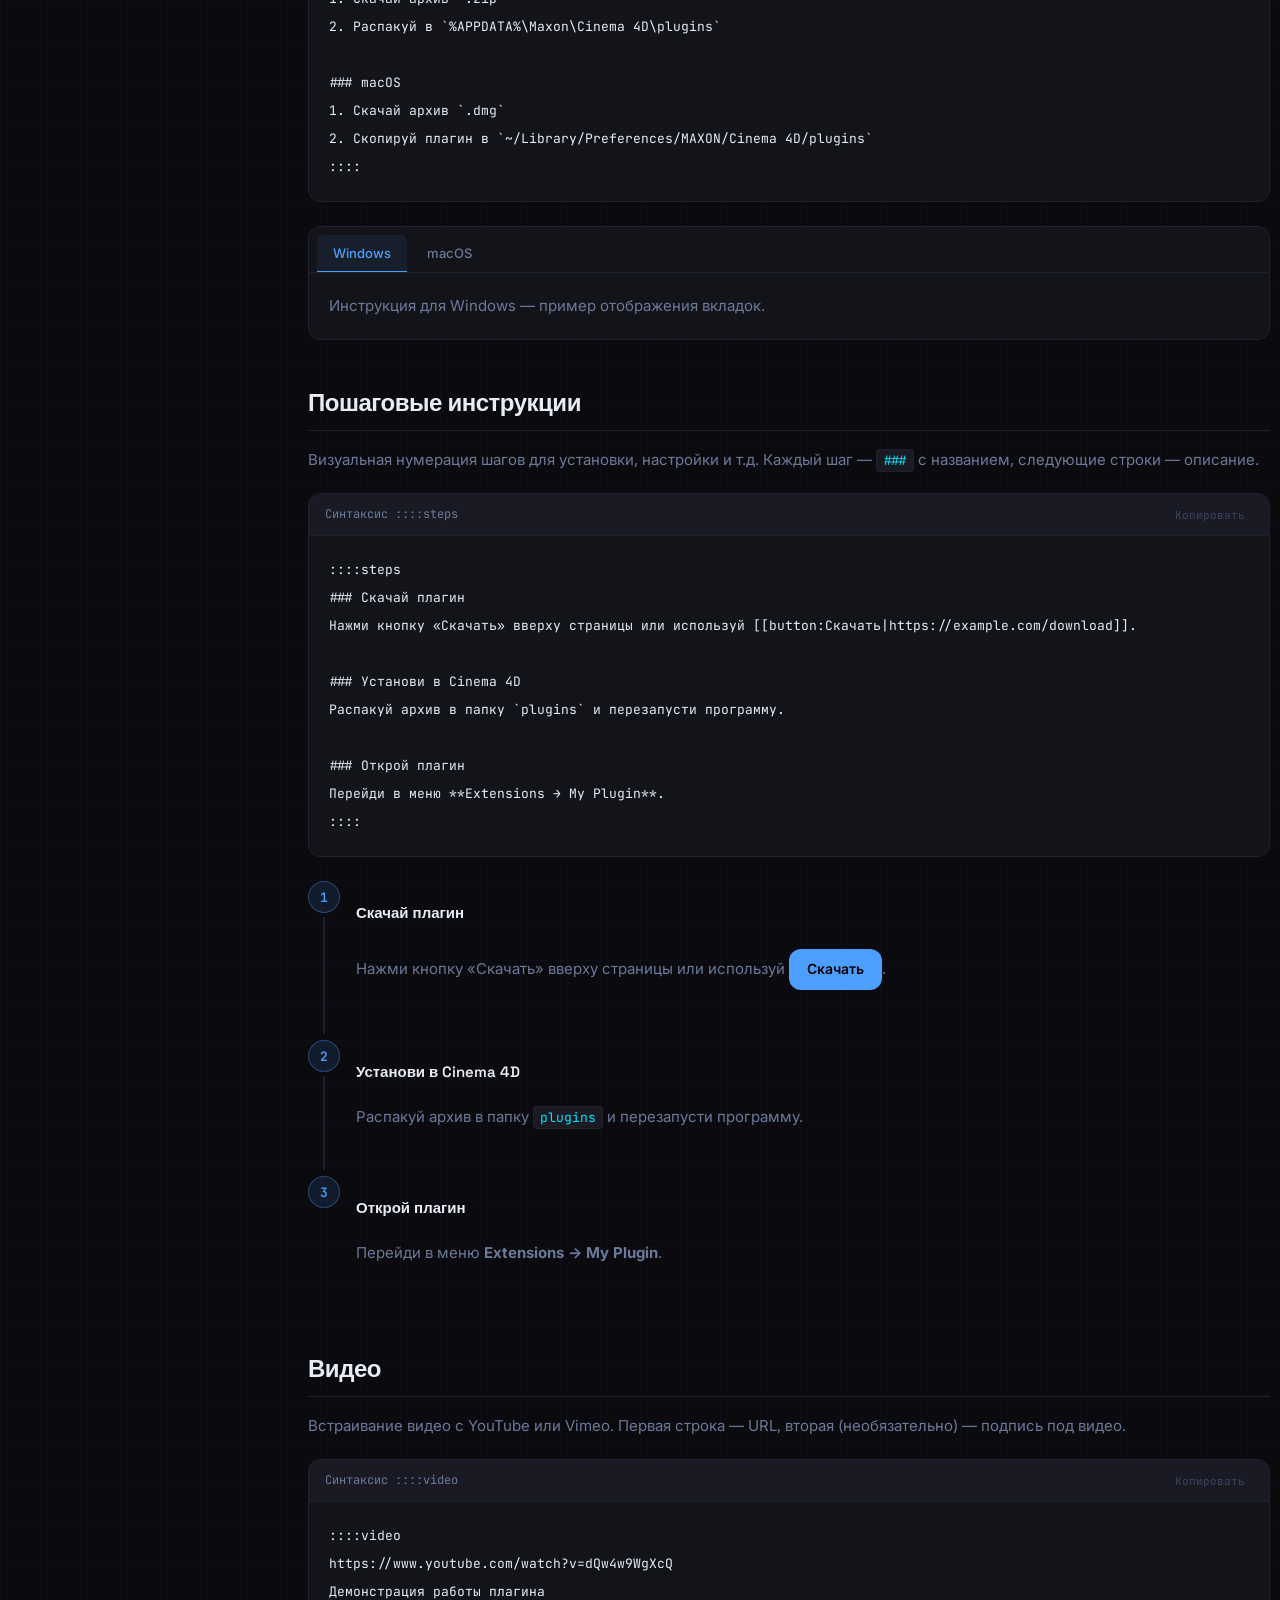
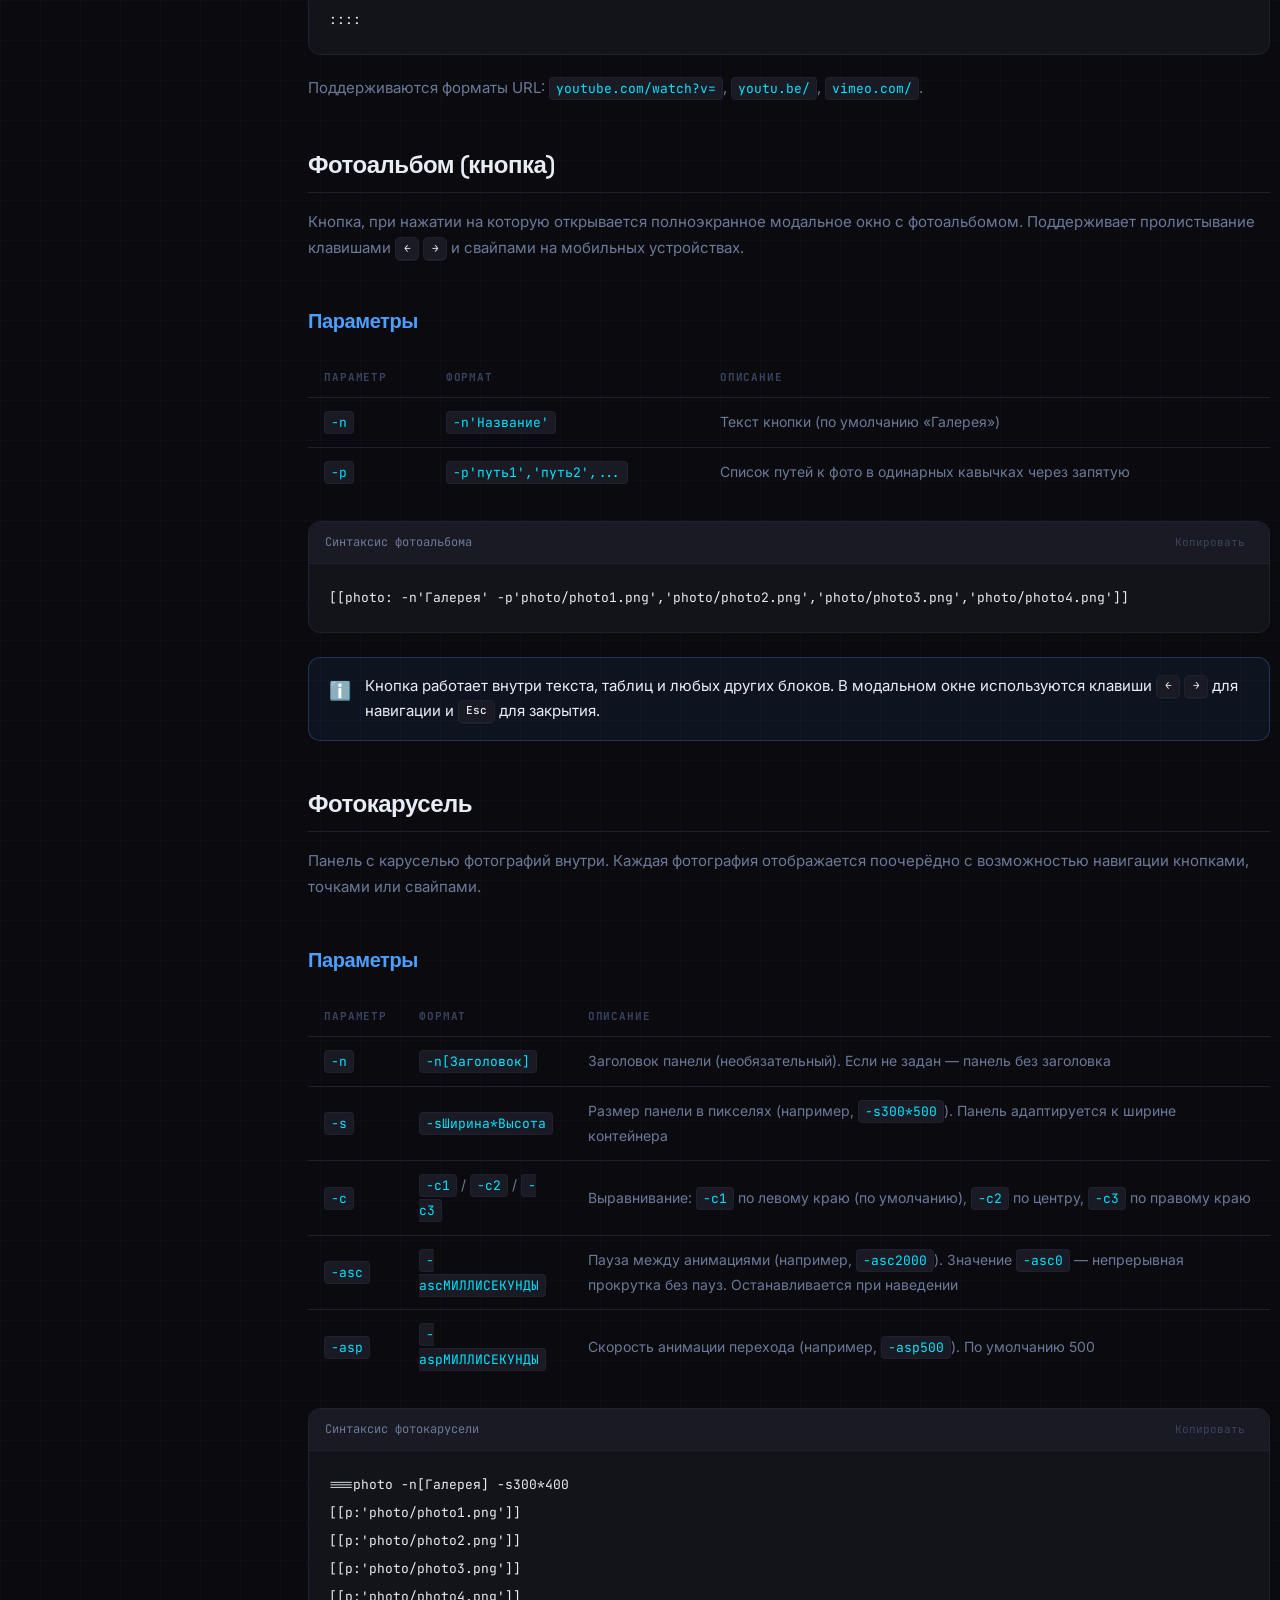
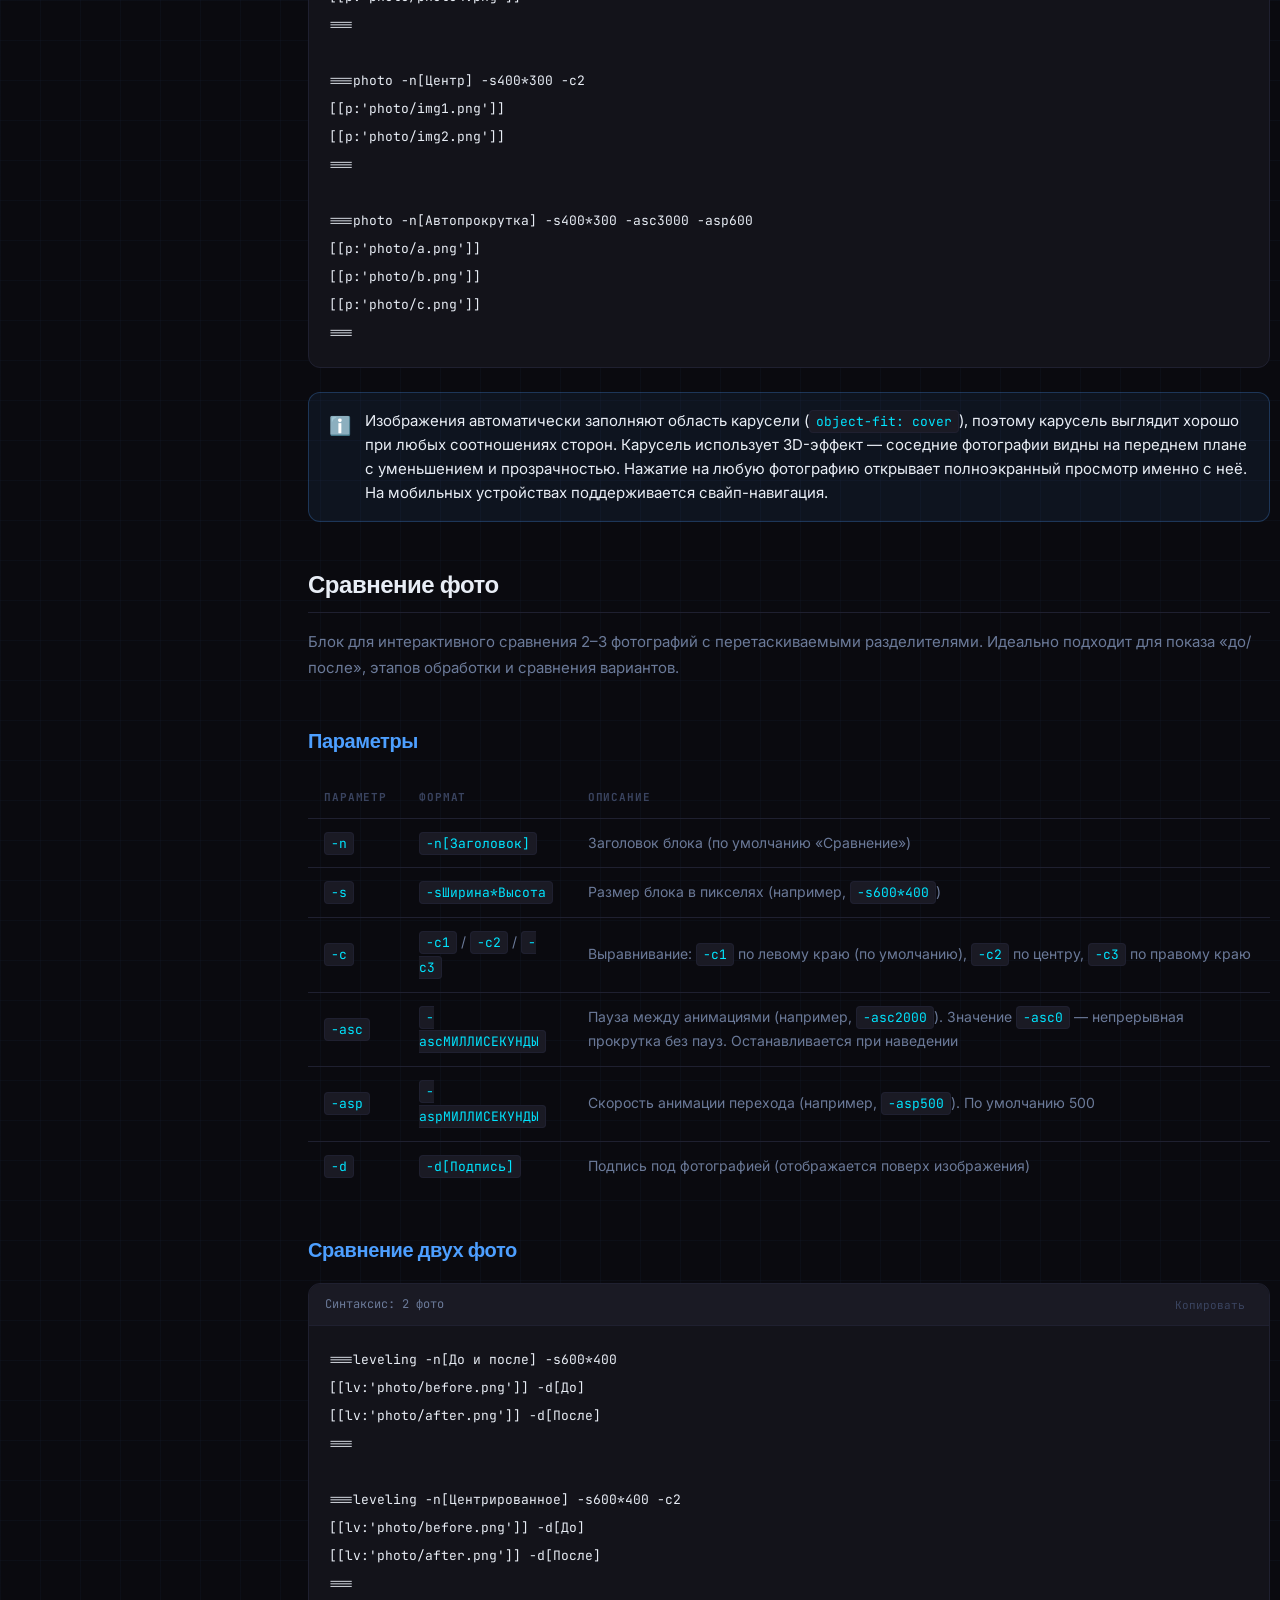
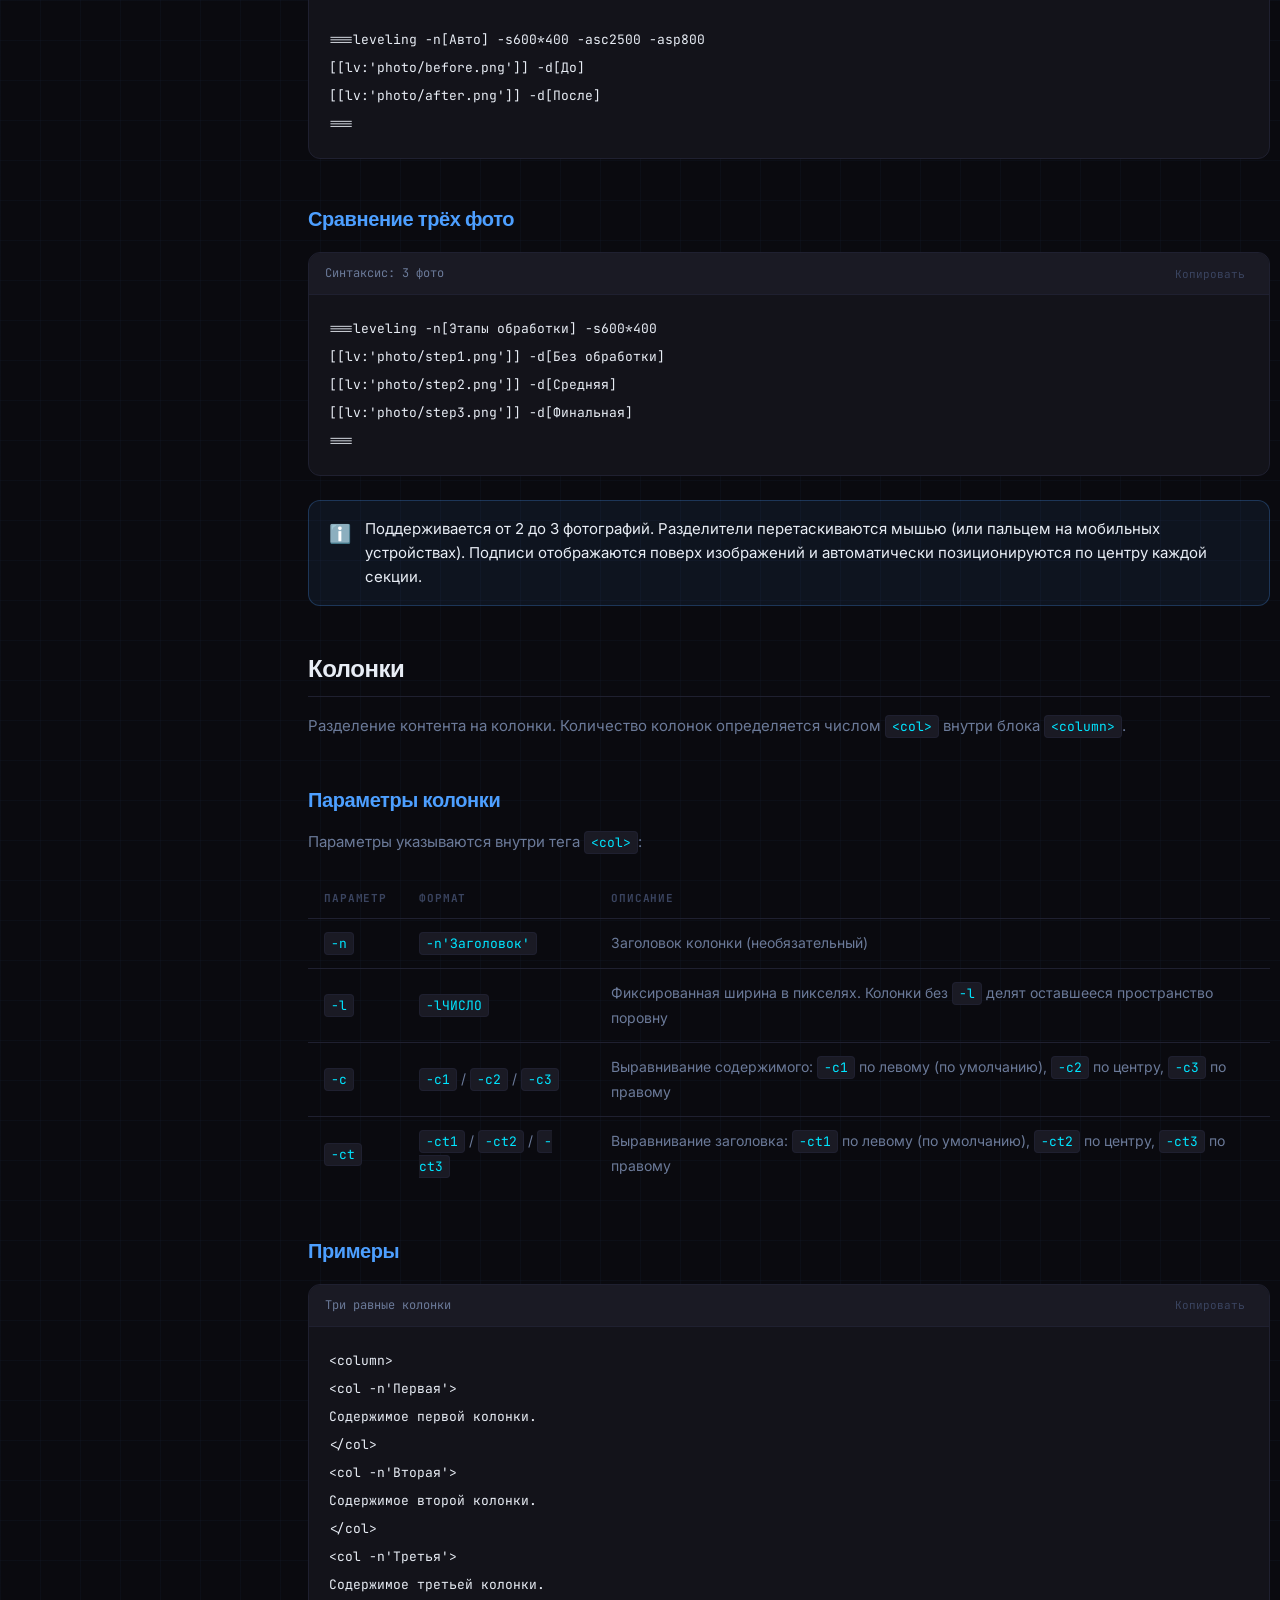
==== commit a2e7beda: "web add callout" ====
--- a/web/guide.html
+++ b/web/guide.html
@@ -109,6 +109,12 @@
                                 <li><a href="#leveling-three">Три фото</a></li>
                             </ul>
                         </li>
+                        <li><a href="#columns">Колонки</a>
+                            <ul>
+                                <li><a href="#columns-params">Параметры</a></li>
+                                <li><a href="#columns-example">Примеры</a></li>
+                            </ul>
+                        </li>
                         <li><a href="#inline-elements">Инлайн-элементы</a>
                             <ul>
                                 <li><a href="#inline-badge">Бейджи</a></li>
@@ -951,6 +957,110 @@
                             <span class="callout-icon">ℹ️</span>
                             <div class="callout-content">
                                 <p>Поддерживается от 2 до 3 фотографий. Разделители перетаскиваются мышью (или пальцем на мобильных устройствах). Подписи отображаются поверх изображений и автоматически позиционируются по центру каждой секции.</p>
+                            </div>
+                        </div>
+                    </section>
+
+                    <!-- Колонки -->
+                    <section id="columns">
+                        <h2>Колонки</h2>
+                        <p>
+                            Разделение контента на колонки. Количество колонок определяется числом
+                            <code>&lt;col&gt;</code> внутри блока <code>&lt;column&gt;</code>.
+                        </p>
+
+                        <h3 id="columns-params">Параметры колонки</h3>
+                        <p>Параметры указываются внутри тега <code>&lt;col&gt;</code>:</p>
+                        <table>
+                            <thead>
+                                <tr>
+                                    <th>Параметр</th>
+                                    <th>Формат</th>
+                                    <th>Описание</th>
+                                </tr>
+                            </thead>
+                            <tbody>
+                                <tr>
+                                    <td><code>-n</code></td>
+                                    <td><code>-n'Заголовок'</code></td>
+                                    <td>Заголовок колонки (необязательный)</td>
+                                </tr>
+                                <tr>
+                                    <td><code>-l</code></td>
+                                    <td><code>-lЧИСЛО</code></td>
+                                    <td>Фиксированная ширина в пикселях. Колонки без <code>-l</code> делят оставшееся пространство поровну</td>
+                                </tr>
+                                <tr>
+                                    <td><code>-c</code></td>
+                                    <td><code>-c1</code> / <code>-c2</code> / <code>-c3</code></td>
+                                    <td>Выравнивание содержимого: <code>-c1</code> по левому (по умолчанию), <code>-c2</code> по центру, <code>-c3</code> по правому</td>
+                                </tr>
+                                <tr>
+                                    <td><code>-ct</code></td>
+                                    <td><code>-ct1</code> / <code>-ct2</code> / <code>-ct3</code></td>
+                                    <td>Выравнивание заголовка: <code>-ct1</code> по левому (по умолчанию), <code>-ct2</code> по центру, <code>-ct3</code> по правому</td>
+                                </tr>
+                            </tbody>
+                        </table>
+
+                        <h3 id="columns-example">Примеры</h3>
+
+                        <div class="code-example">
+                            <div class="code-example-header">
+                                <span class="code-example-label">Три равные колонки</span>
+                                <button class="copy-btn">Копировать</button>
+                            </div>
+                            <pre><code>&lt;column&gt;
+&lt;col -n'Первая'&gt;
+Содержимое первой колонки.
+&lt;/col&gt;
+&lt;col -n'Вторая'&gt;
+Содержимое второй колонки.
+&lt;/col&gt;
+&lt;col -n'Третья'&gt;
+Содержимое третьей колонки.
+&lt;/col&gt;
+&lt;/column&gt;</code></pre>
+                        </div>
+
+                        <div class="code-example">
+                            <div class="code-example-header">
+                                <span class="code-example-label">Фиксированные ширины</span>
+                                <button class="copy-btn">Копировать</button>
+                            </div>
+                            <pre><code>&lt;column&gt;
+&lt;col -n'Боковая панель' -l200&gt;
+Меню навигации
+&lt;/col&gt;
+&lt;col -n'Основной контент'&gt;
+Здесь размещается основной текст.
+Он займет всё оставшееся пространство.
+&lt;/col&gt;
+&lt;/column&gt;</code></pre>
+                        </div>
+
+                        <div class="code-example">
+                            <div class="code-example-header">
+                                <span class="code-example-label">Выравнивание и заголовки</span>
+                                <button class="copy-btn">Копировать</button>
+                            </div>
+                            <pre><code>&lt;column&gt;
+&lt;col -n'По левому' -c1 -ct1&gt;
+Текст слева
+&lt;/col&gt;
+&lt;col -n'По центру' -c2 -ct2&gt;
+Текст по центру
+&lt;/col&gt;
+&lt;col -n'По правому' -c3 -ct3&gt;
+Текст справа
+&lt;/col&gt;
+&lt;/column&gt;</code></pre>
+                        </div>
+
+                        <div class="callout callout-info">
+                            <span class="callout-icon">ℹ️</span>
+                            <div class="callout-content">
+                                <p>Содержимое колонок поддерживает весь Markdown-синтаксис: списки, код, жирный текст и т.д.</p>
                             </div>
                         </div>
                     </section>
--- a/web/css/style.css
+++ b/web/css/style.css
@@ -927,6 +927,77 @@
 .hl-dec  { color: #e3b341; }
 .hl-bi   { color: #f78166; }
 .hl-op   { color: #ff7b72; }
+
+/* ========================================
+    Колонки
+   ======================================== */
+.md-columns {
+    display: flex;
+    gap: 20px;
+    margin: 24px 0;
+}
+
+.md-column {
+    flex: 1;
+    min-width: 0;
+}
+
+.md-column-header {
+    font-family: var(--font-display);
+    font-size: 15px;
+    font-weight: 600;
+    color: var(--color-text);
+    margin-bottom: 10px;
+    padding-bottom: 8px;
+    border-bottom: 1px solid var(--color-border);
+}
+
+.md-column-content {
+    font-size: 14px;
+    color: var(--color-muted);
+    line-height: 1.7;
+}
+
+.md-column-content p {
+    margin-bottom: 8px;
+    font-size: 14px;
+    color: var(--color-muted);
+}
+
+.md-column-content ul,
+.md-column-content ol {
+    margin-bottom: 8px;
+    padding-left: 0;
+    list-style: none;
+    display: flex;
+    flex-direction: column;
+    gap: 4px;
+}
+
+.md-column-content ul li,
+.md-column-content ol li {
+    font-size: 14px;
+    color: var(--color-muted);
+    padding-left: 16px;
+    position: relative;
+}
+
+.md-column-content ul li::before {
+    content: '';
+    position: absolute;
+    left: 0;
+    top: 8px;
+    width: 4px;
+    height: 4px;
+    border-radius: 50%;
+    background: var(--color-accent);
+}
+
+@media (max-width: 768px) {
+    .md-columns {
+        flex-direction: column;
+    }
+}
 
 /* ========================================
     Блок кода с нумерацией строк (-num)
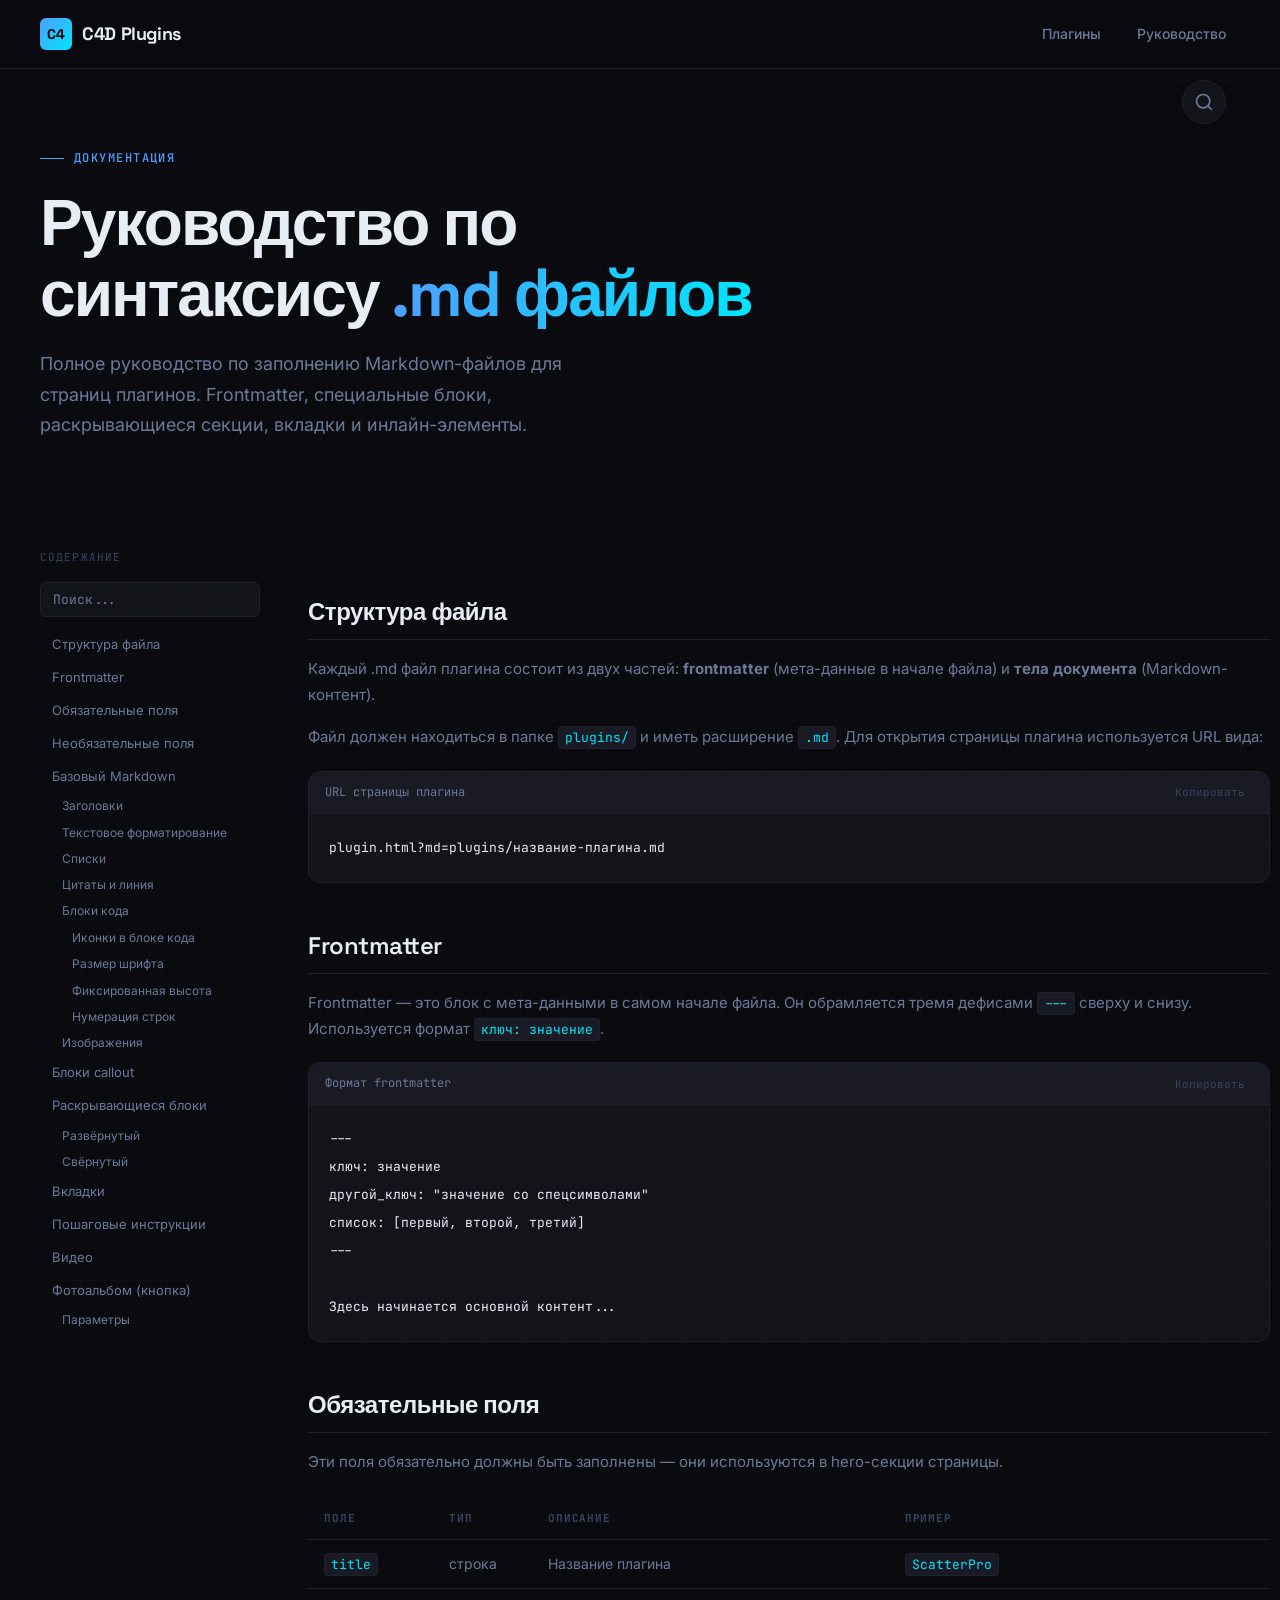
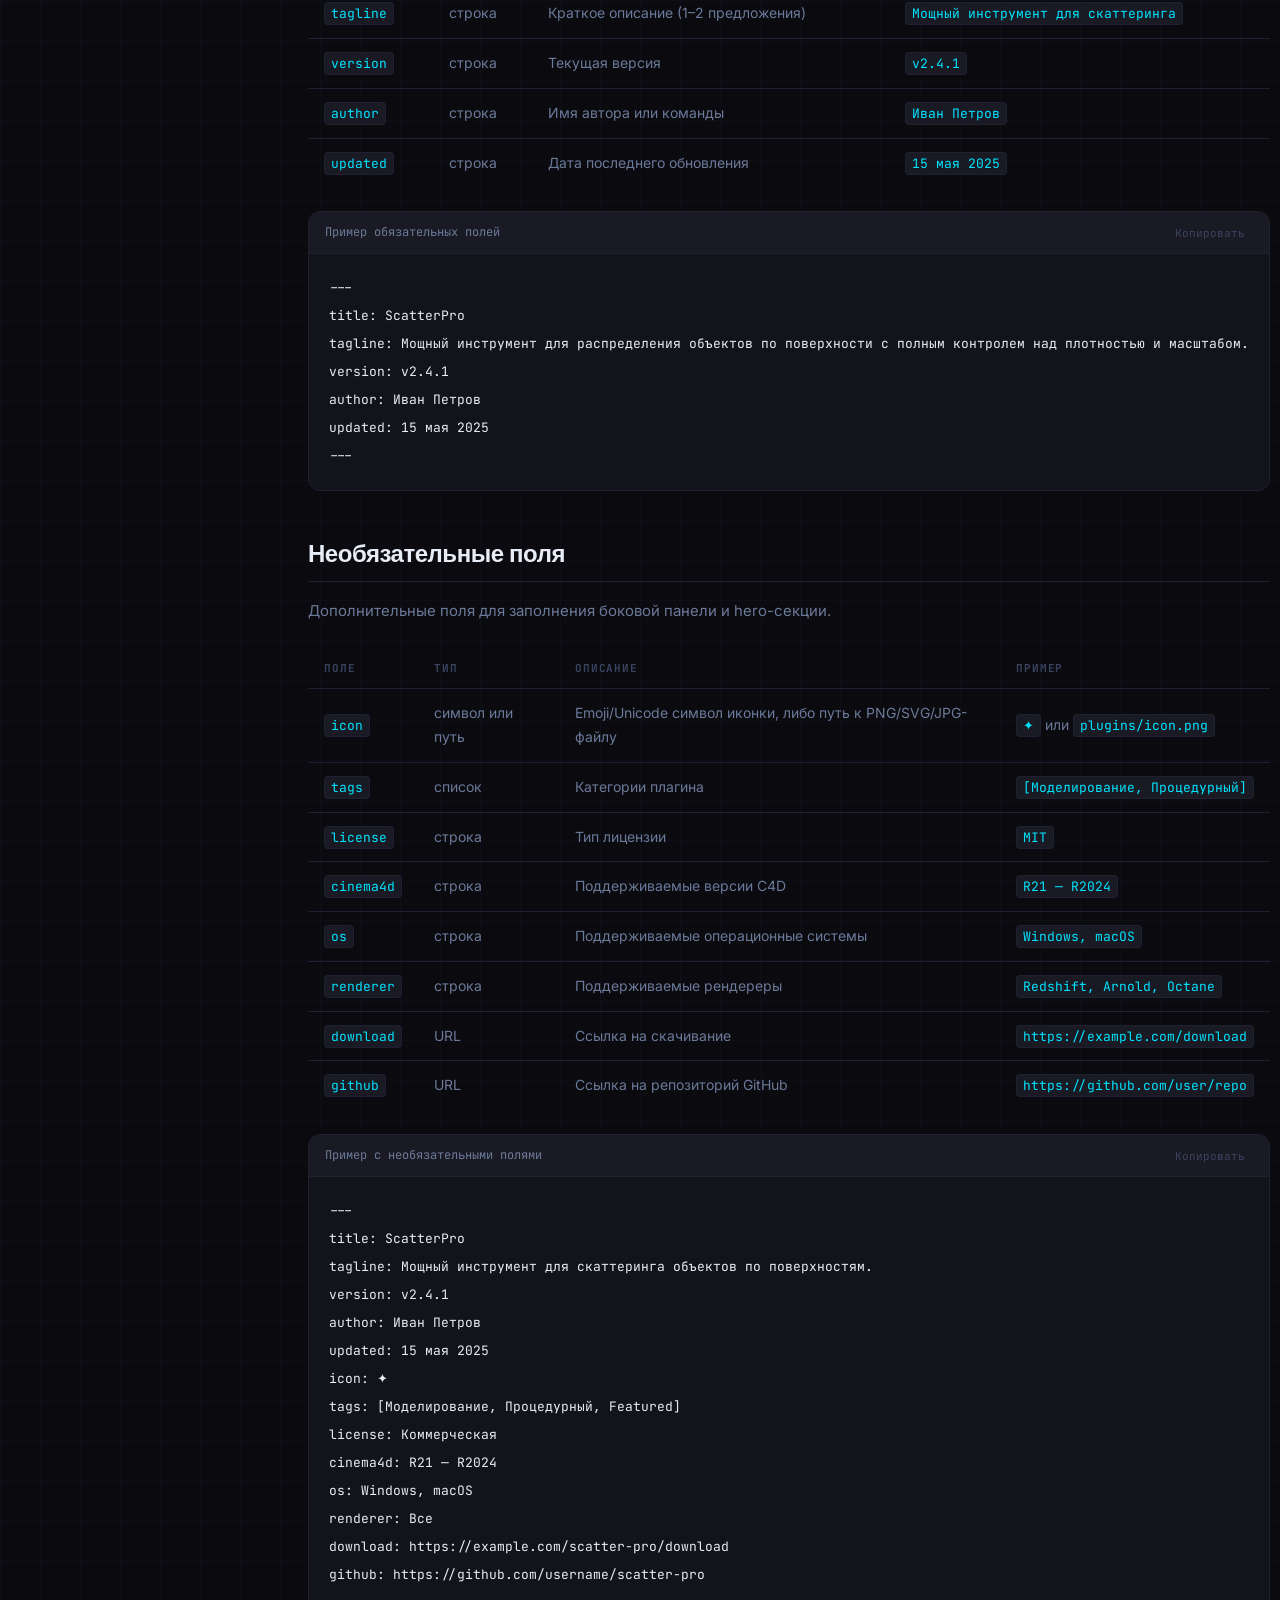
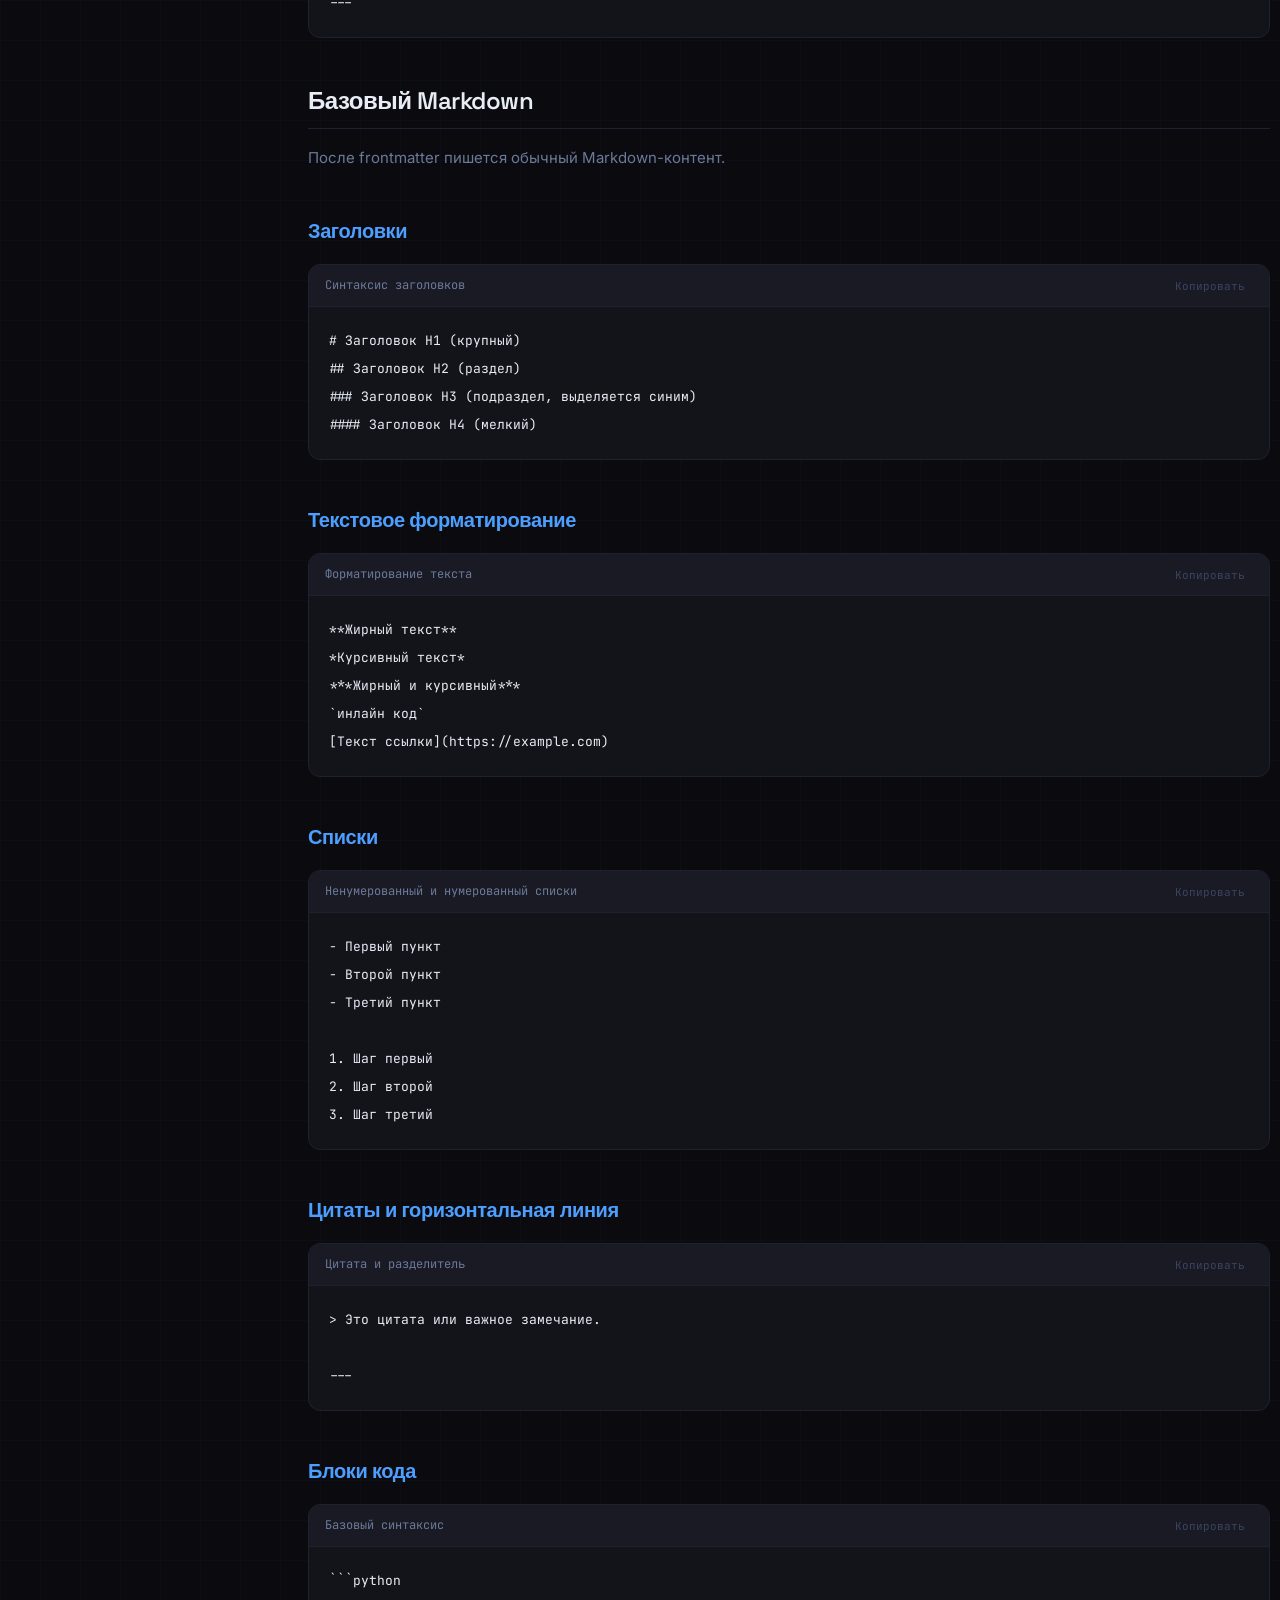
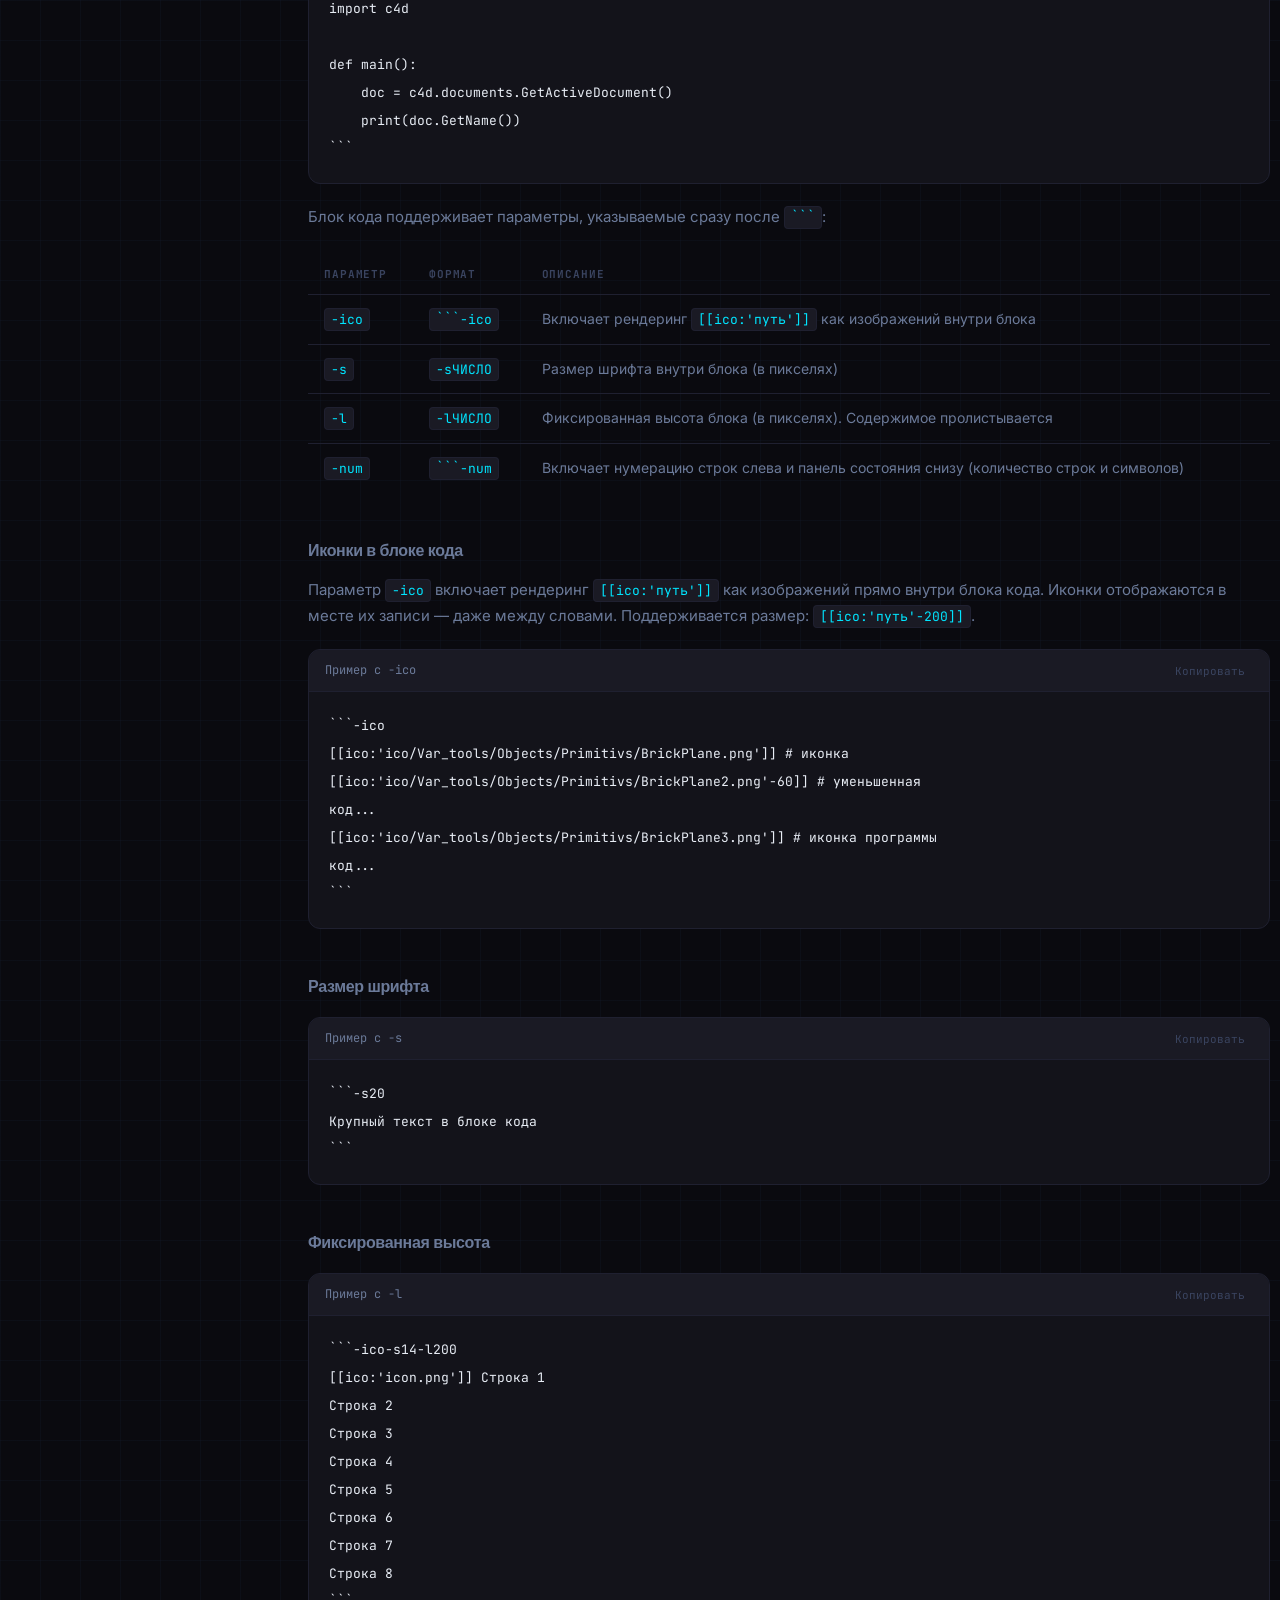
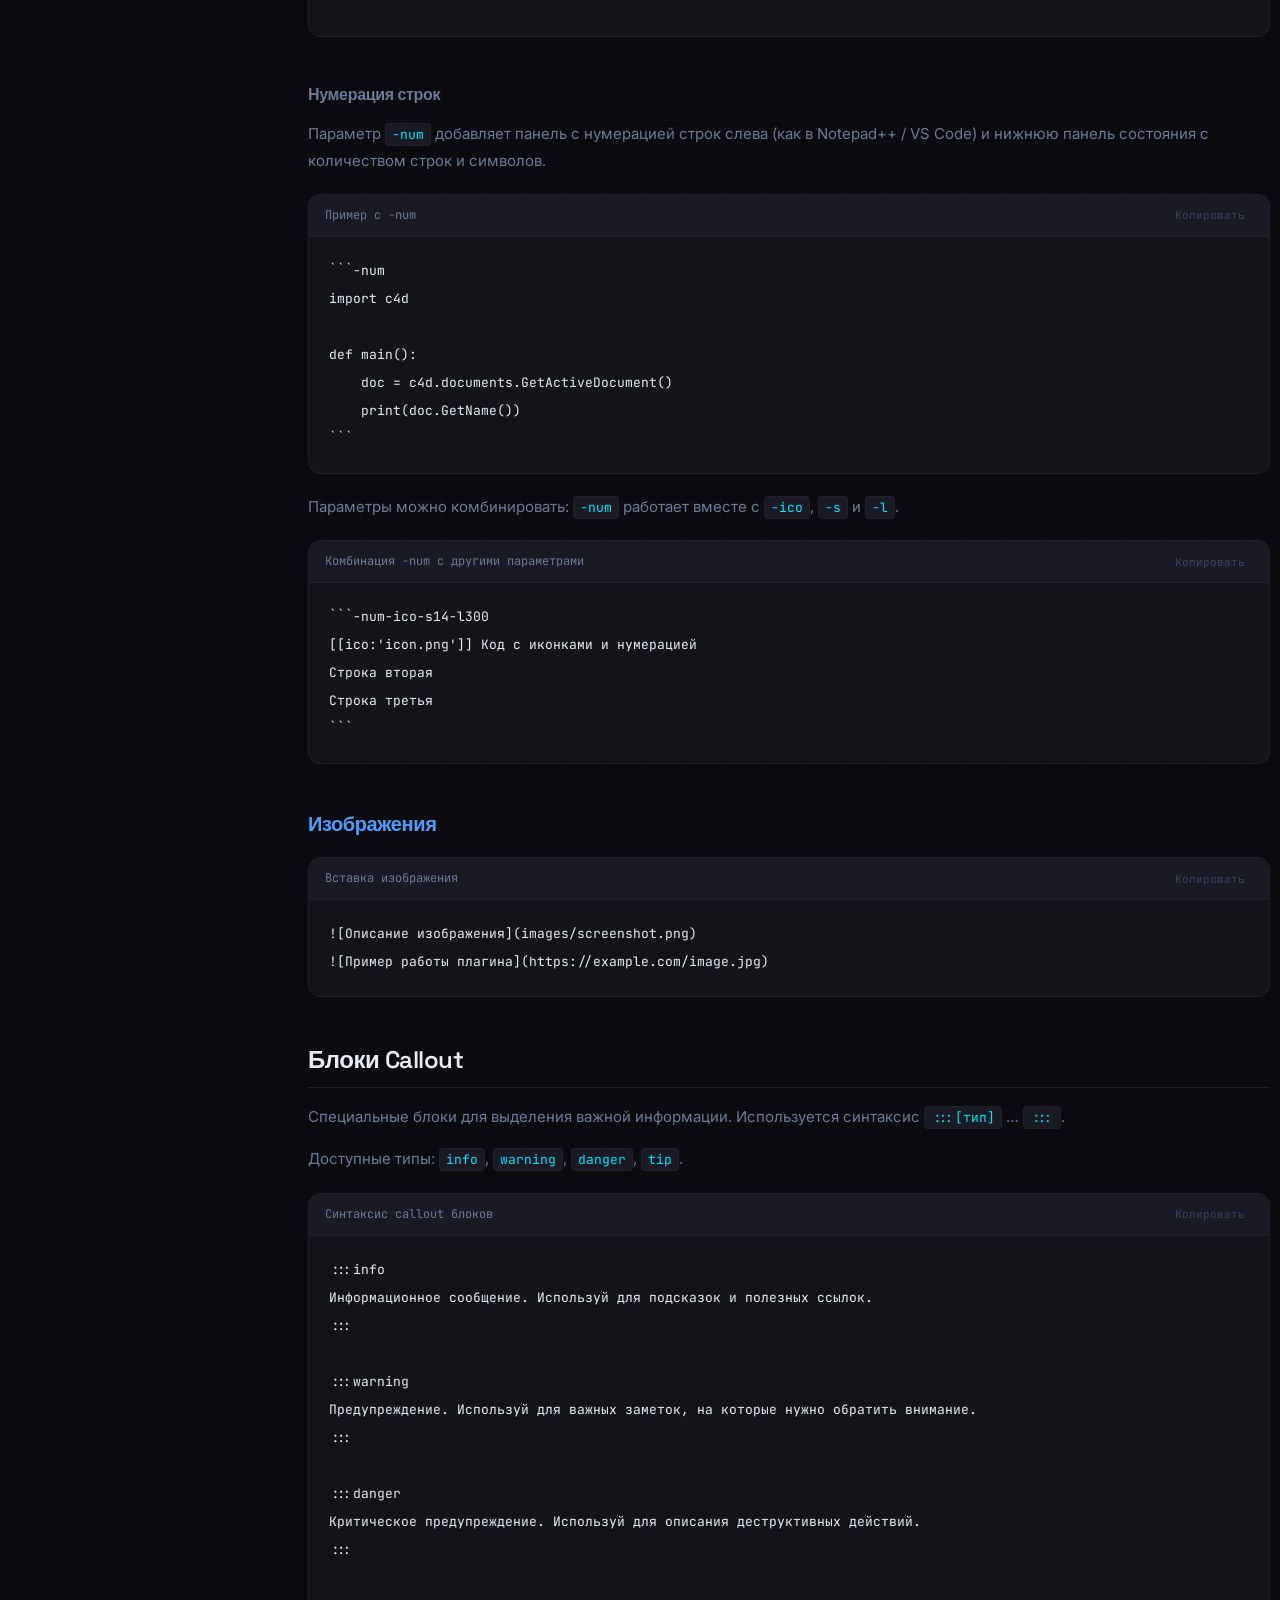
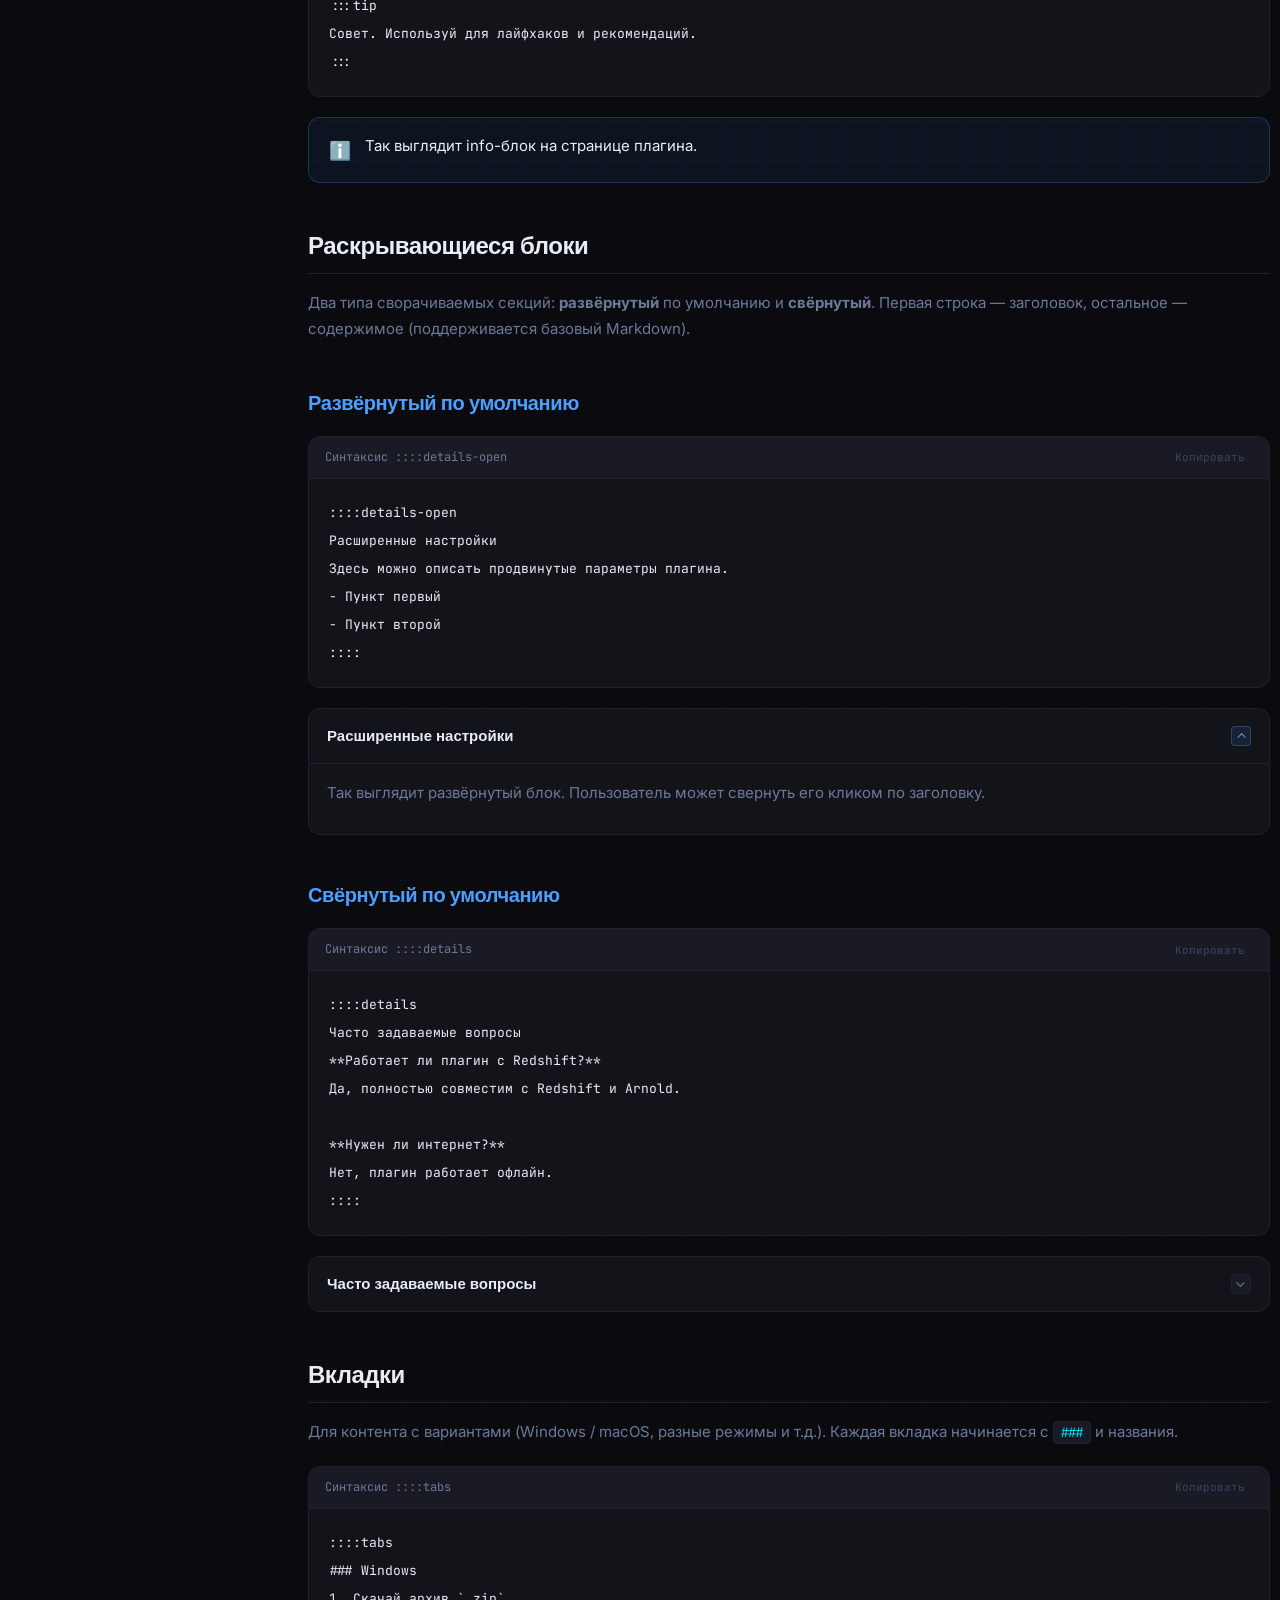
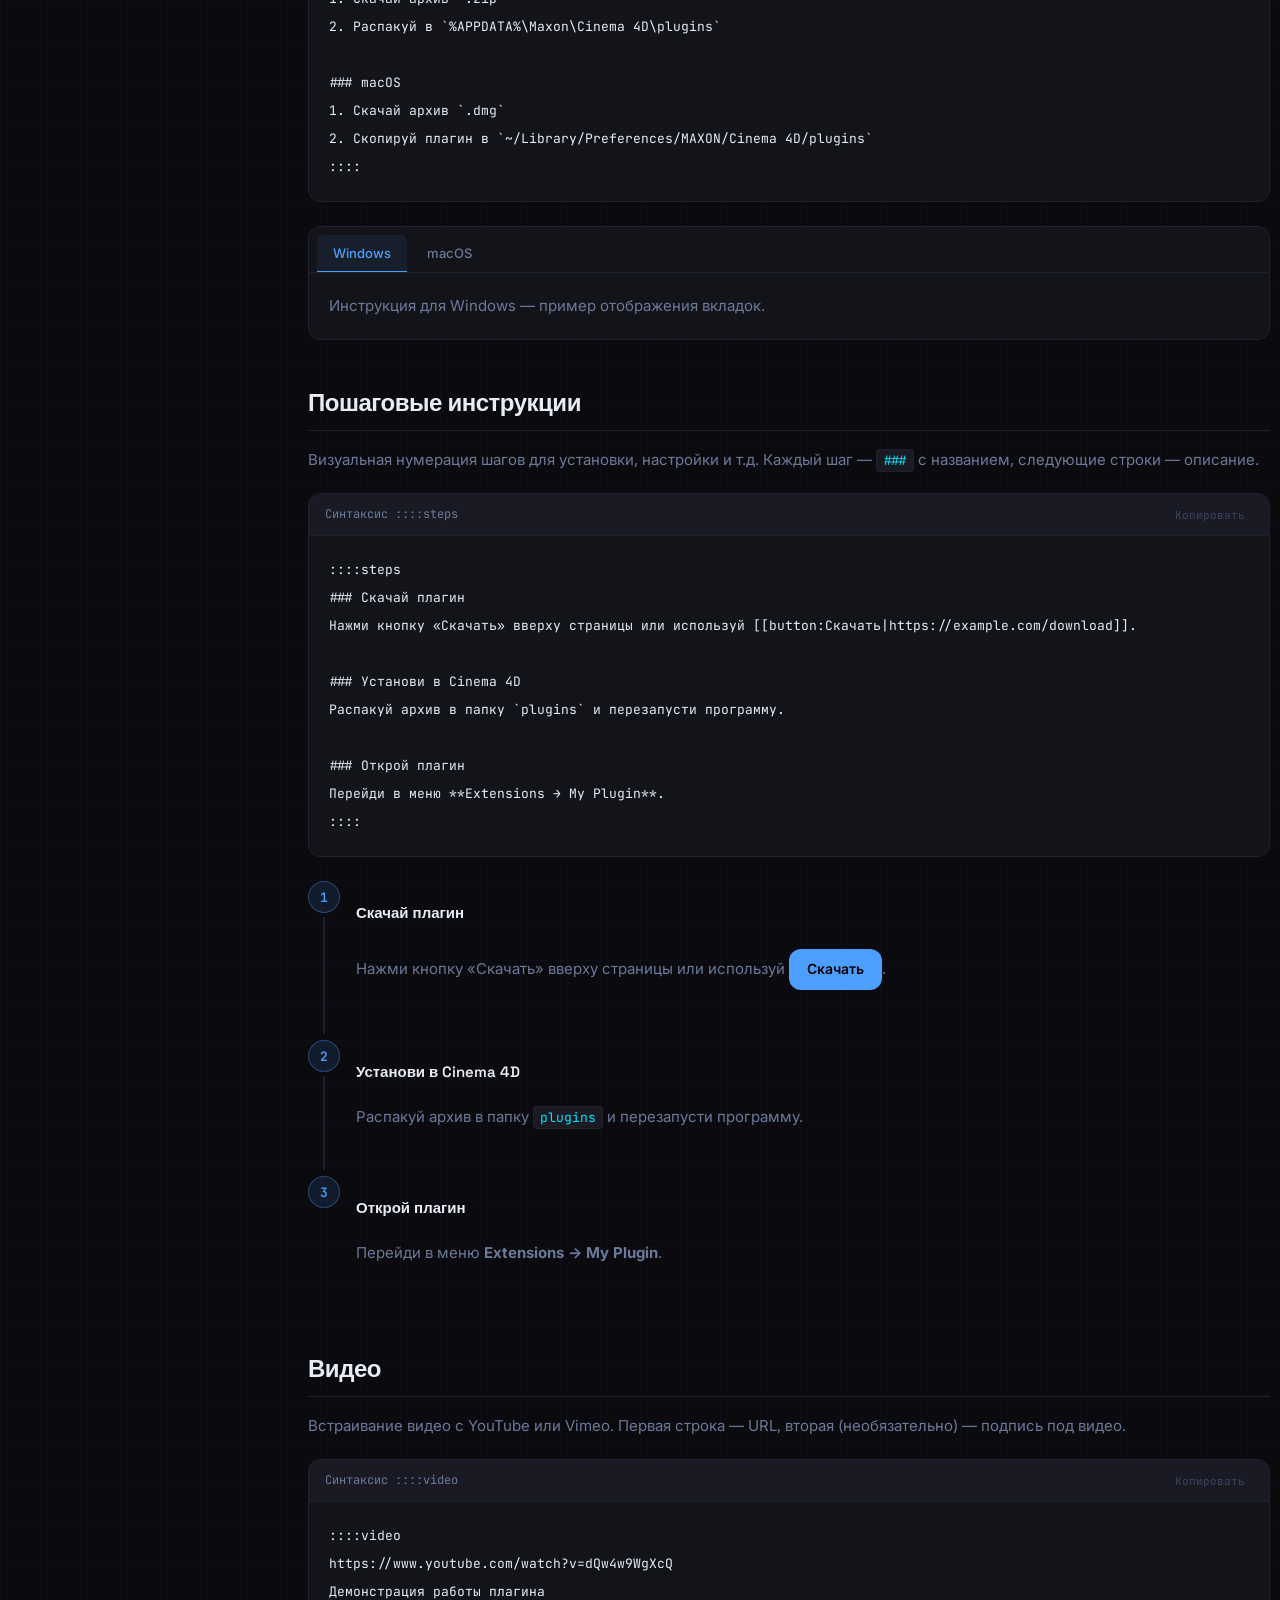
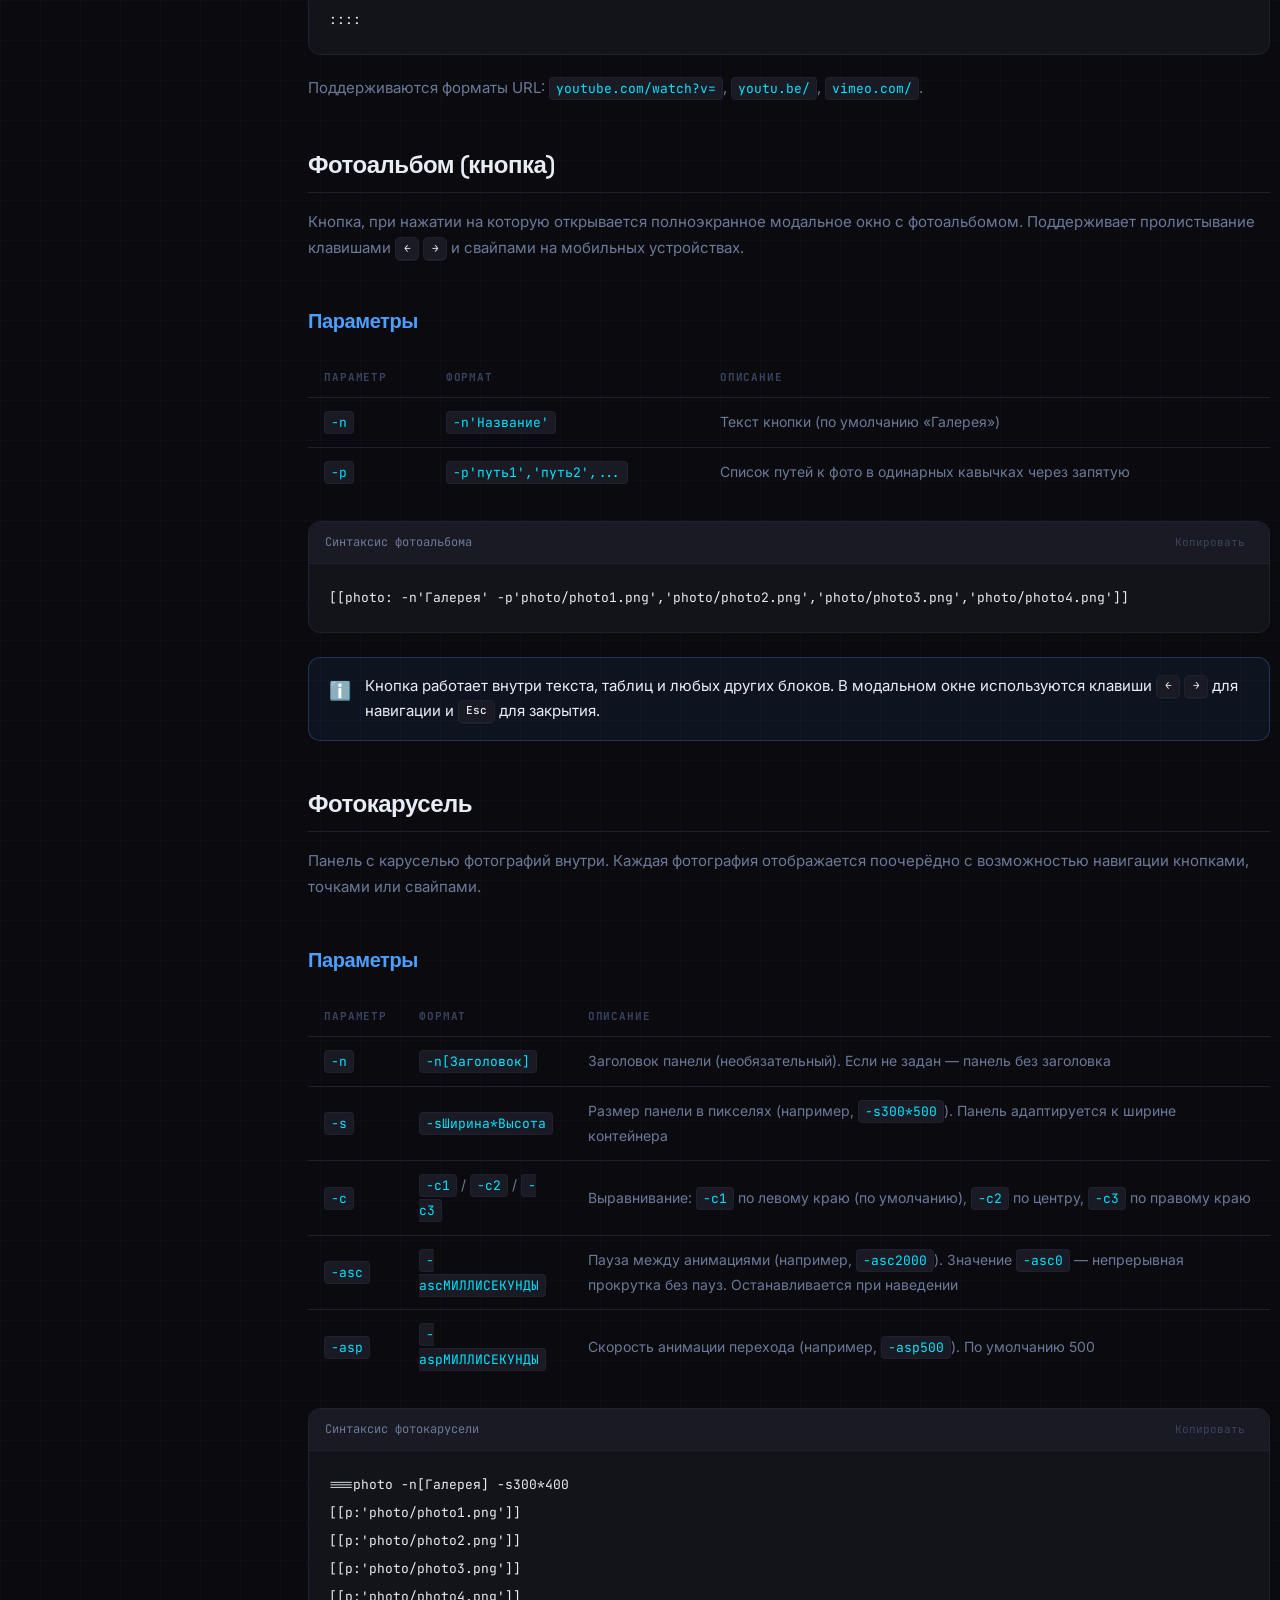
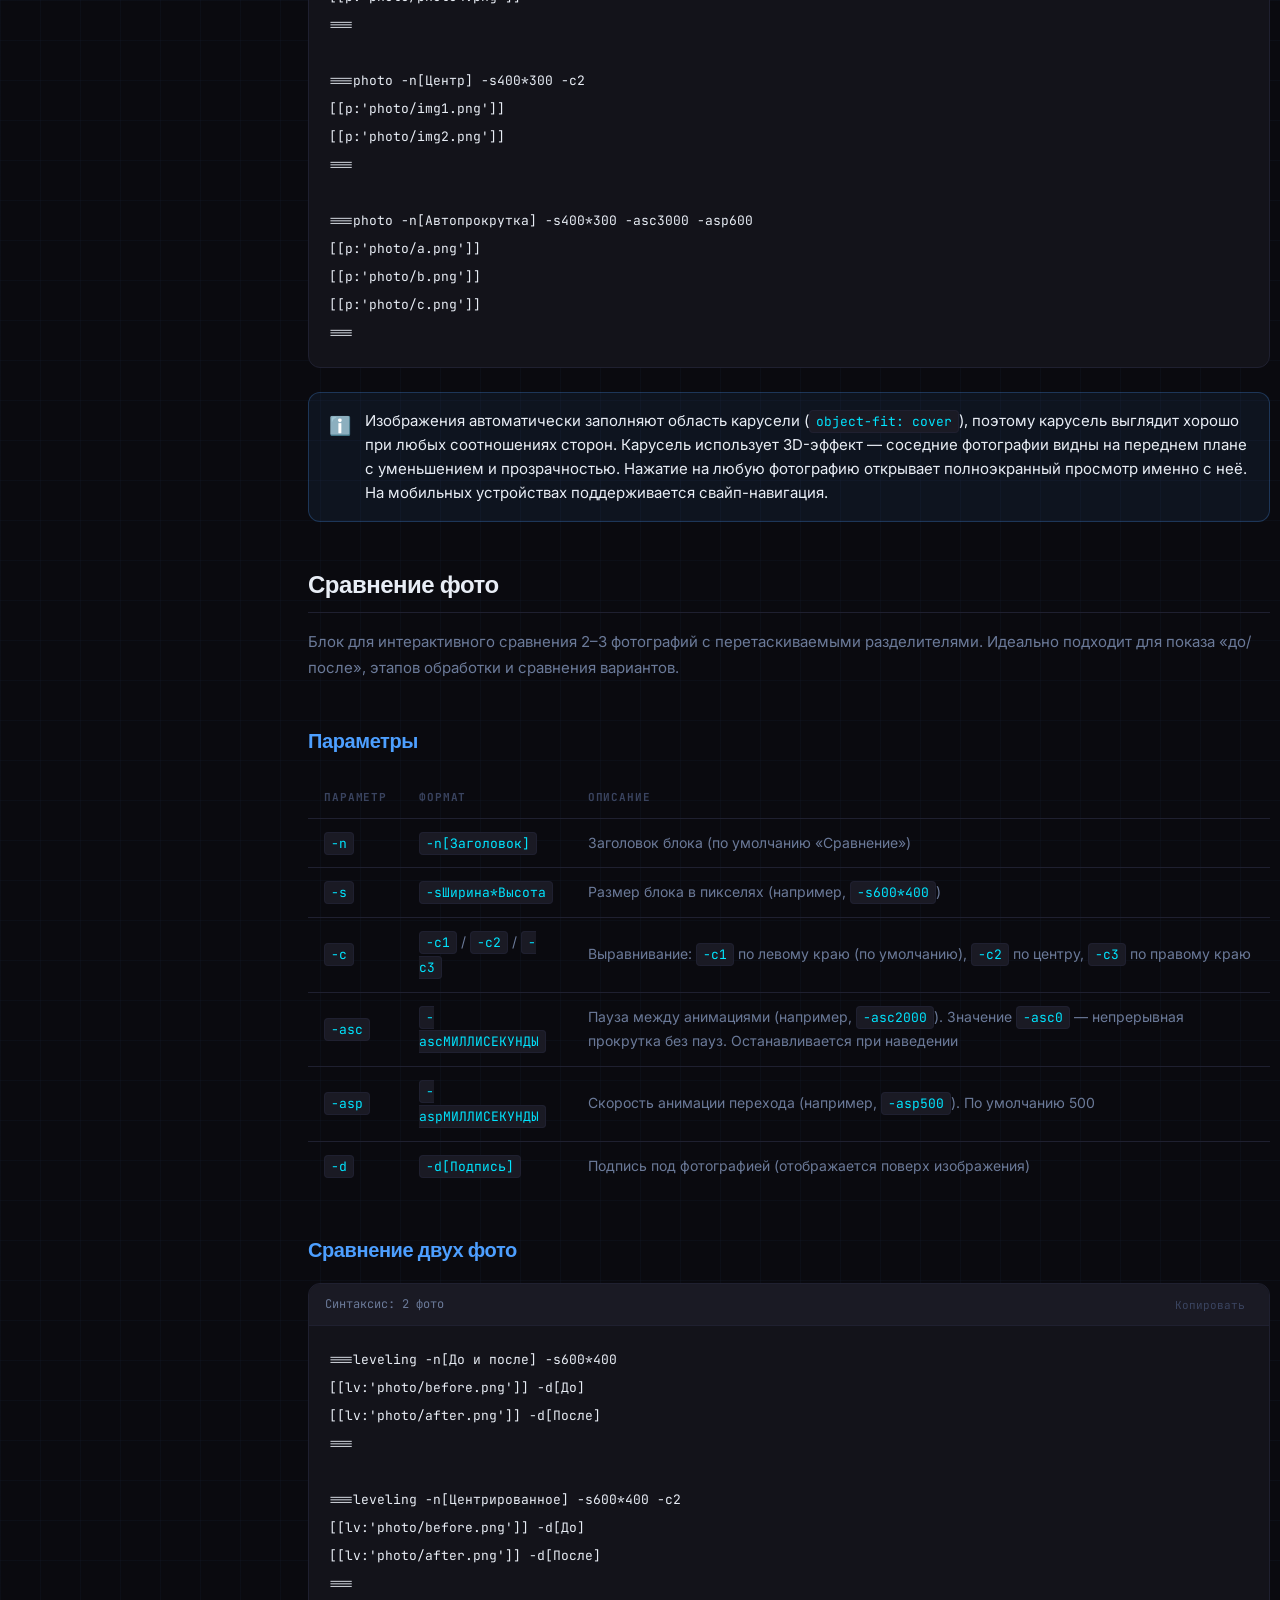
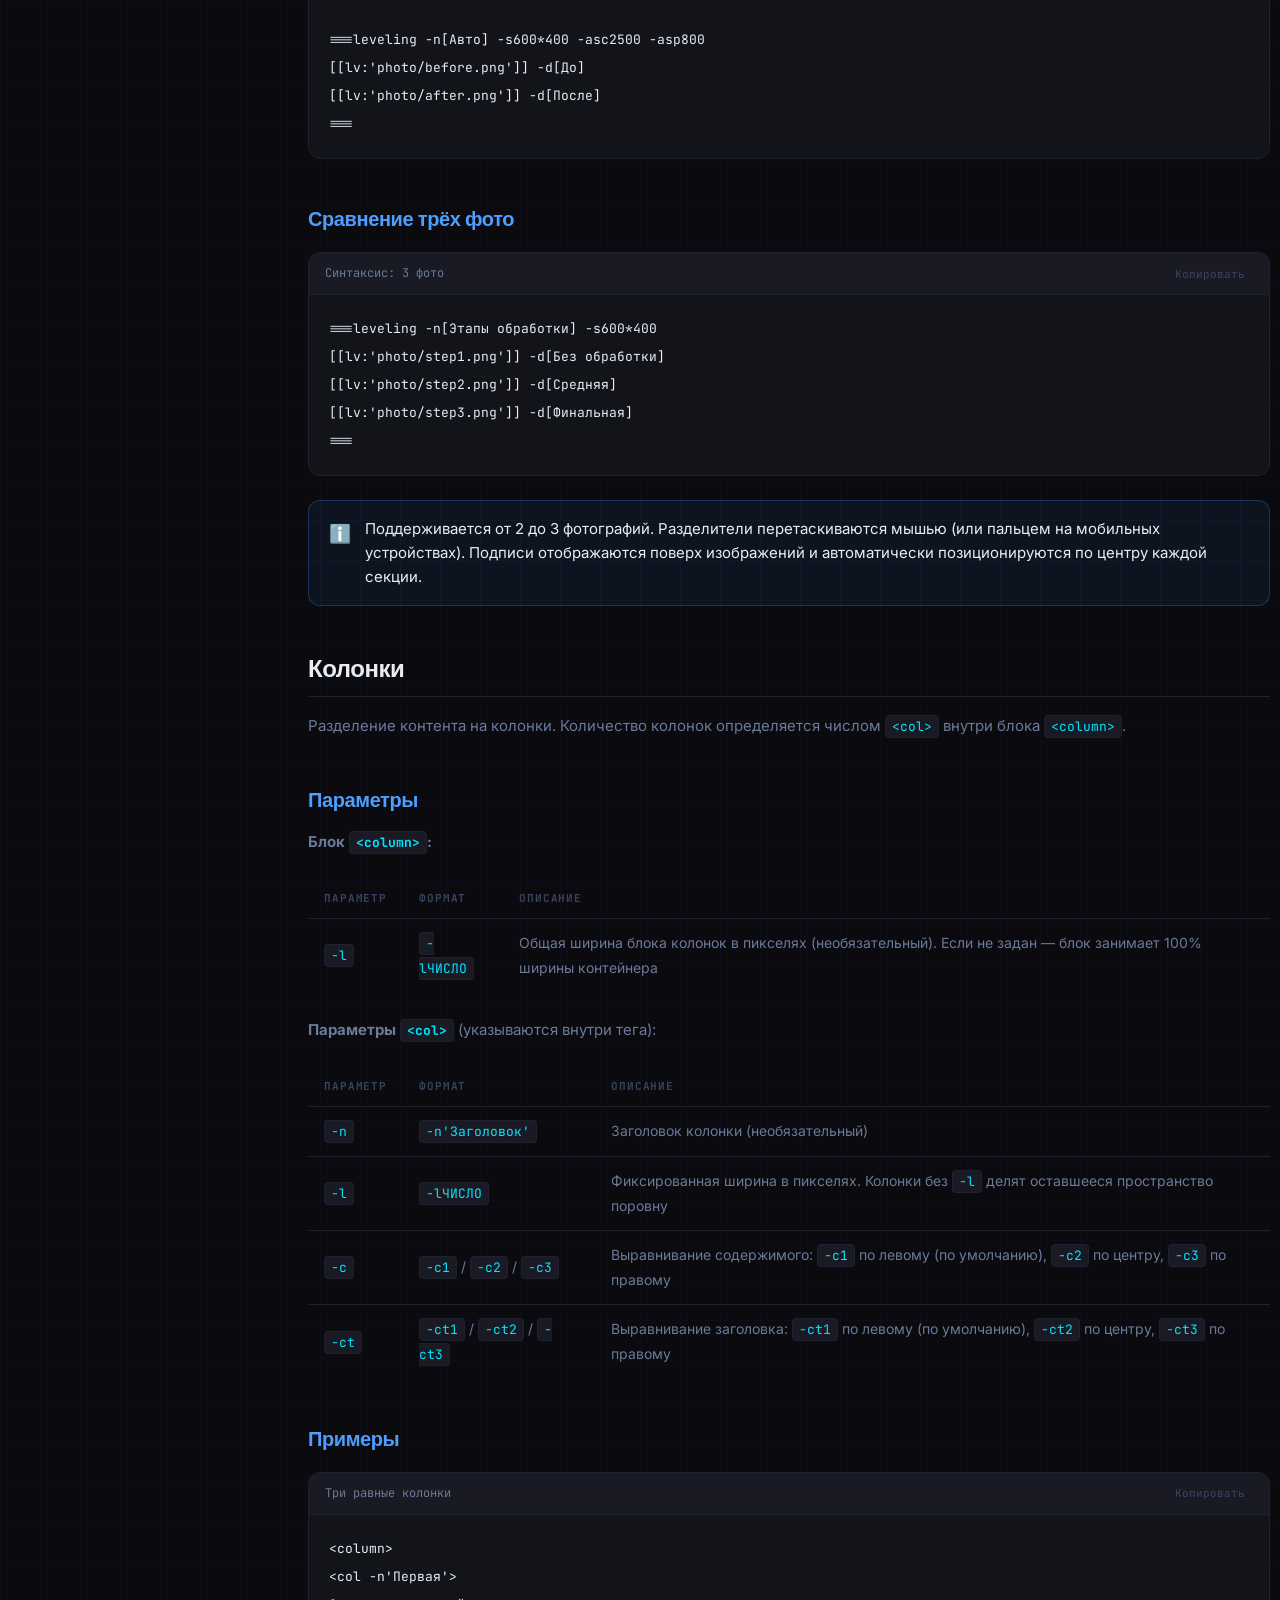
==== commit 4ccd82b5: "web fix" ====
--- a/web/guide.html
+++ b/web/guide.html
@@ -969,8 +969,25 @@
                             <code>&lt;col&gt;</code> внутри блока <code>&lt;column&gt;</code>.
                         </p>
 
-                        <h3 id="columns-params">Параметры колонки</h3>
-                        <p>Параметры указываются внутри тега <code>&lt;col&gt;</code>:</p>
+                        <h3 id="columns-params">Параметры</h3>
+                        <p><strong>Блок <code>&lt;column&gt;</code>:</strong></p>
+                        <table>
+                            <thead>
+                                <tr>
+                                    <th>Параметр</th>
+                                    <th>Формат</th>
+                                    <th>Описание</th>
+                                </tr>
+                            </thead>
+                            <tbody>
+                                <tr>
+                                    <td><code>-l</code></td>
+                                    <td><code>-lЧИСЛО</code></td>
+                                    <td>Общая ширина блока колонок в пикселях (необязательный). Если не задан — блок занимает 100% ширины контейнера</td>
+                                </tr>
+                            </tbody>
+                        </table>
+                        <p><strong>Параметры <code>&lt;col&gt;</code></strong> (указываются внутри тега):</p>
                         <table>
                             <thead>
                                 <tr>
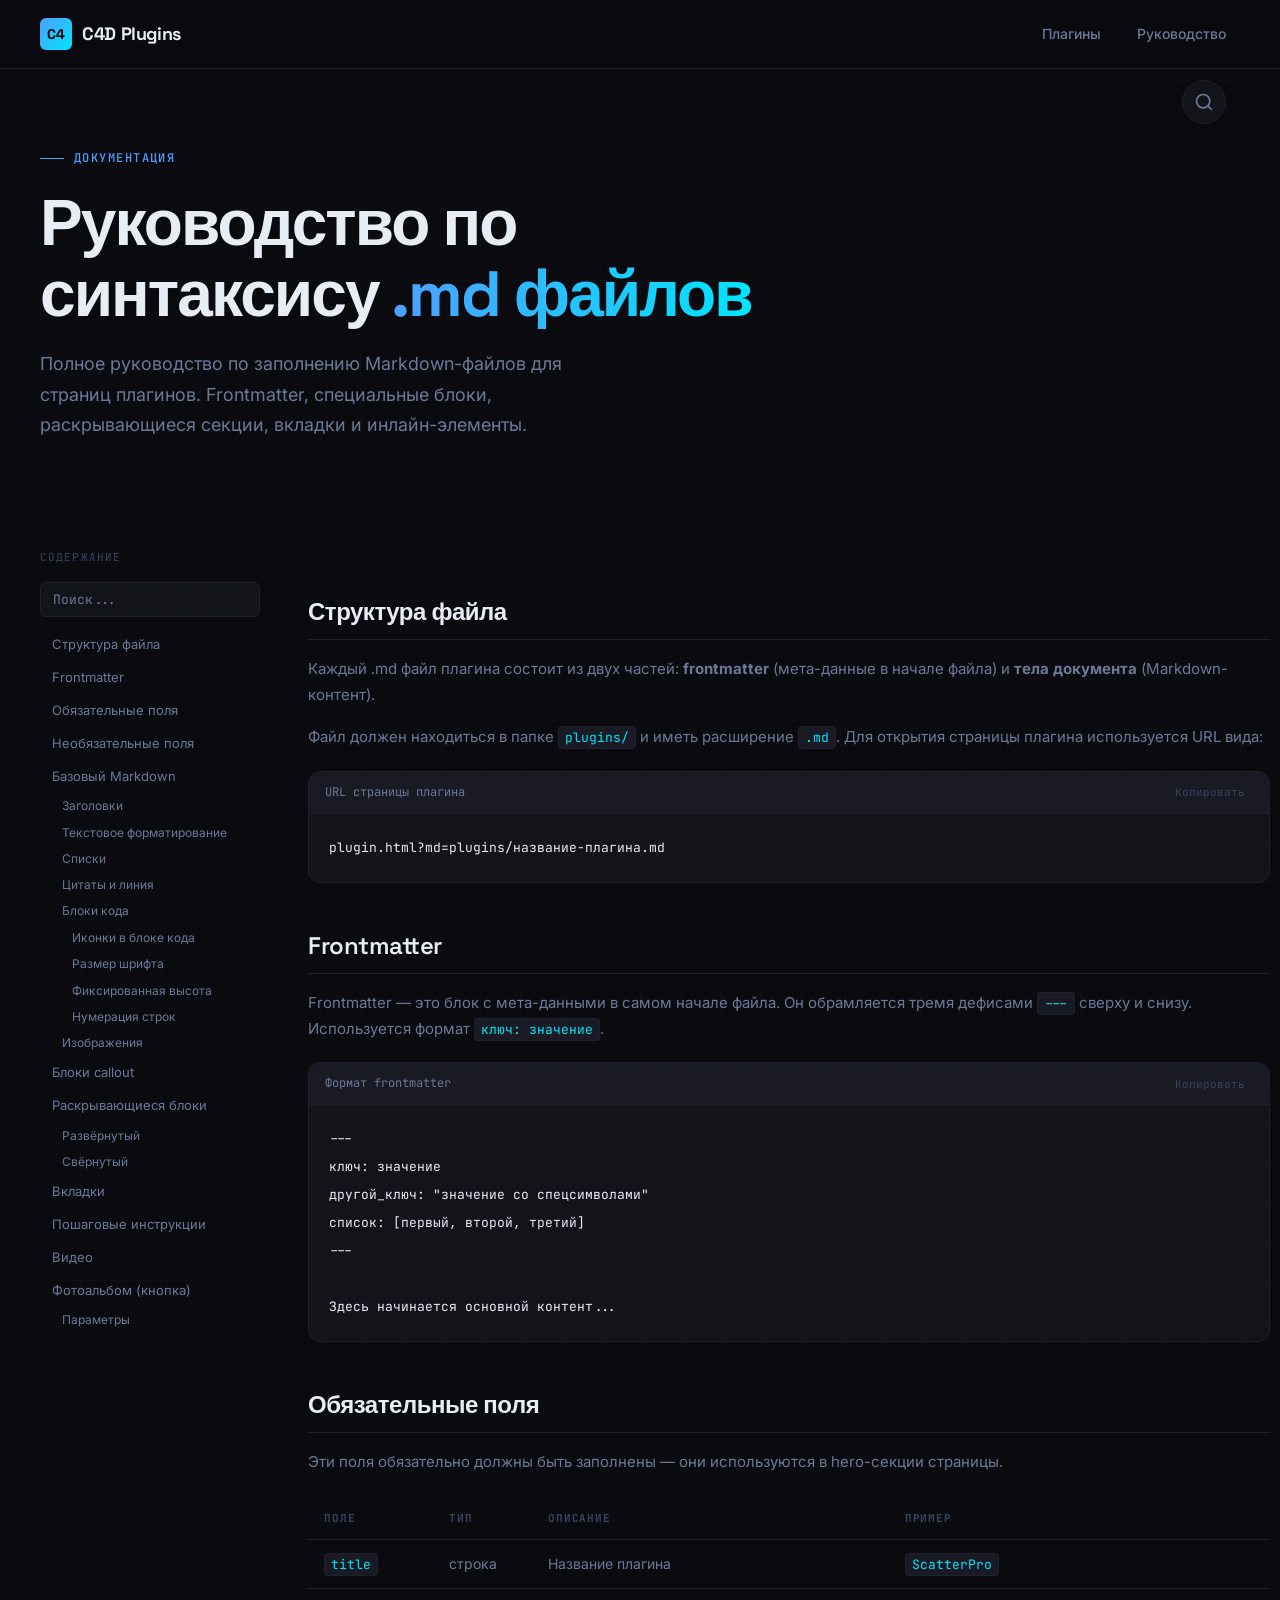
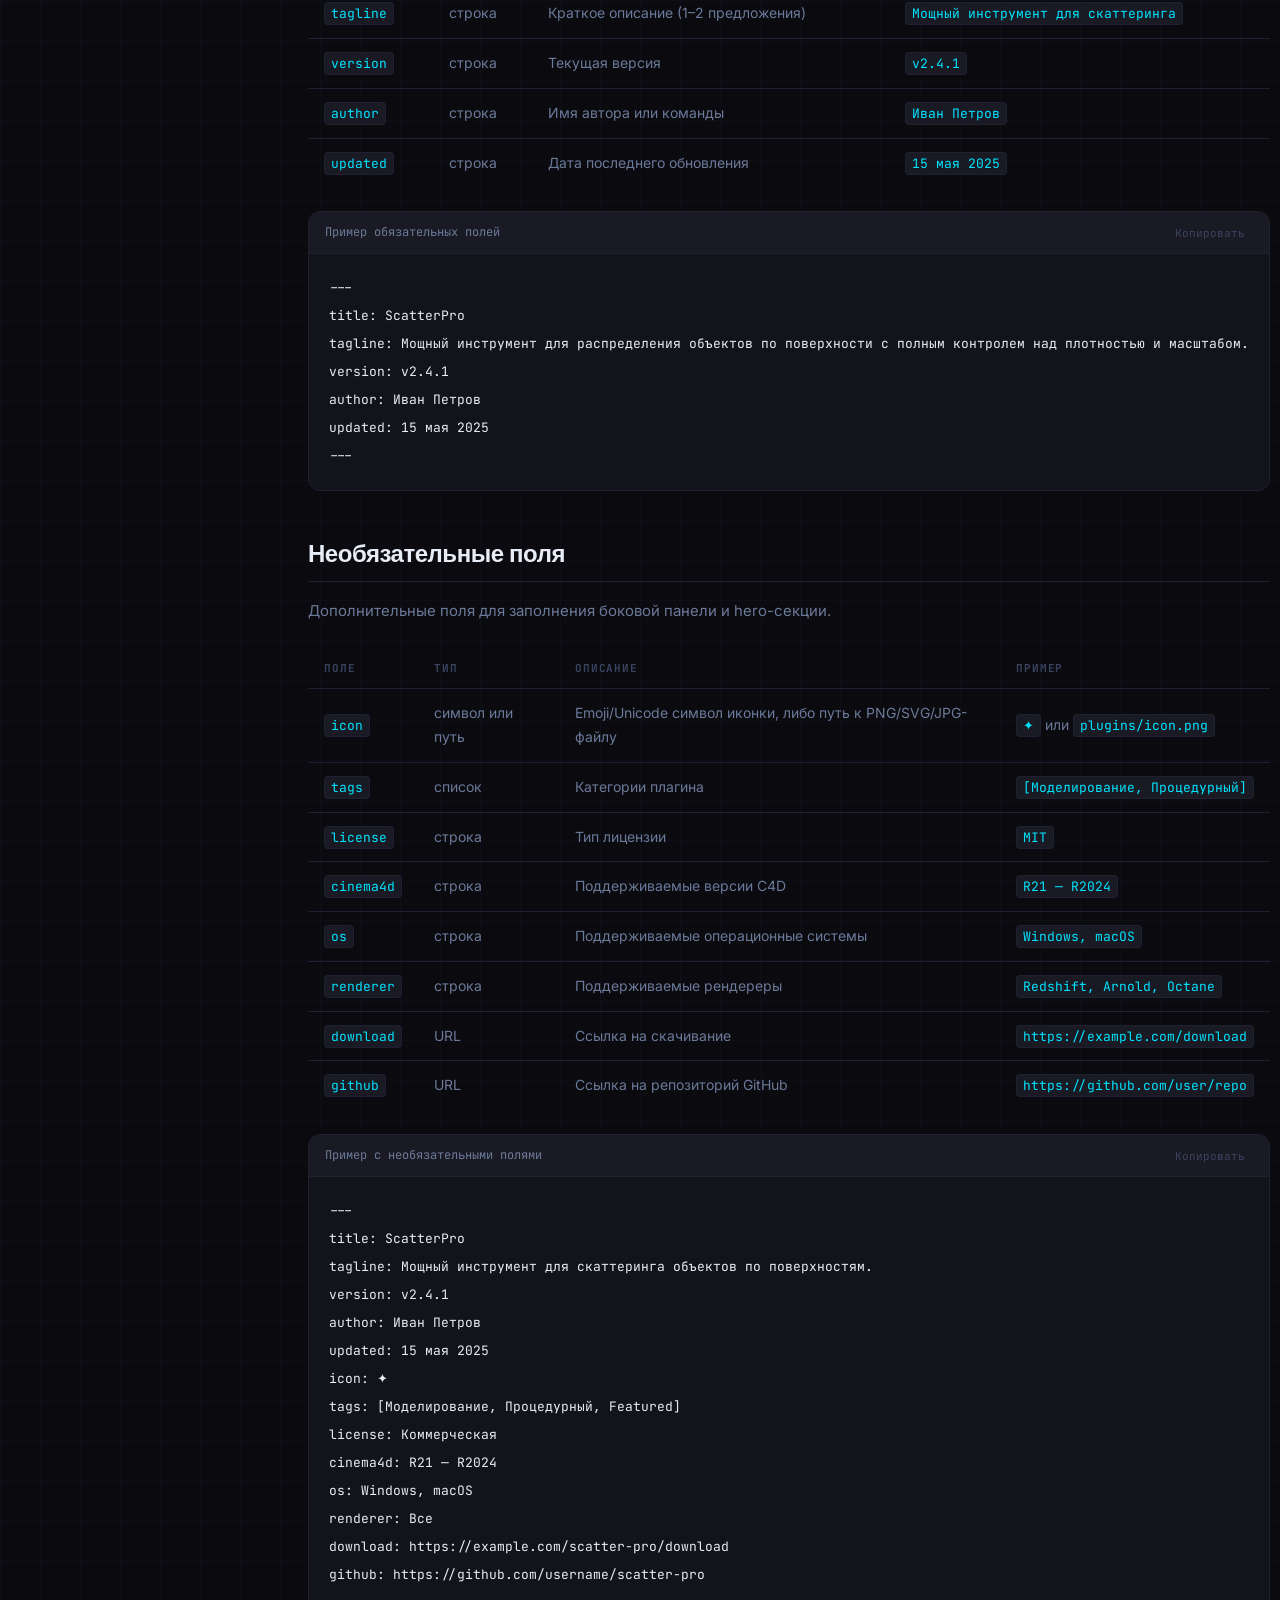
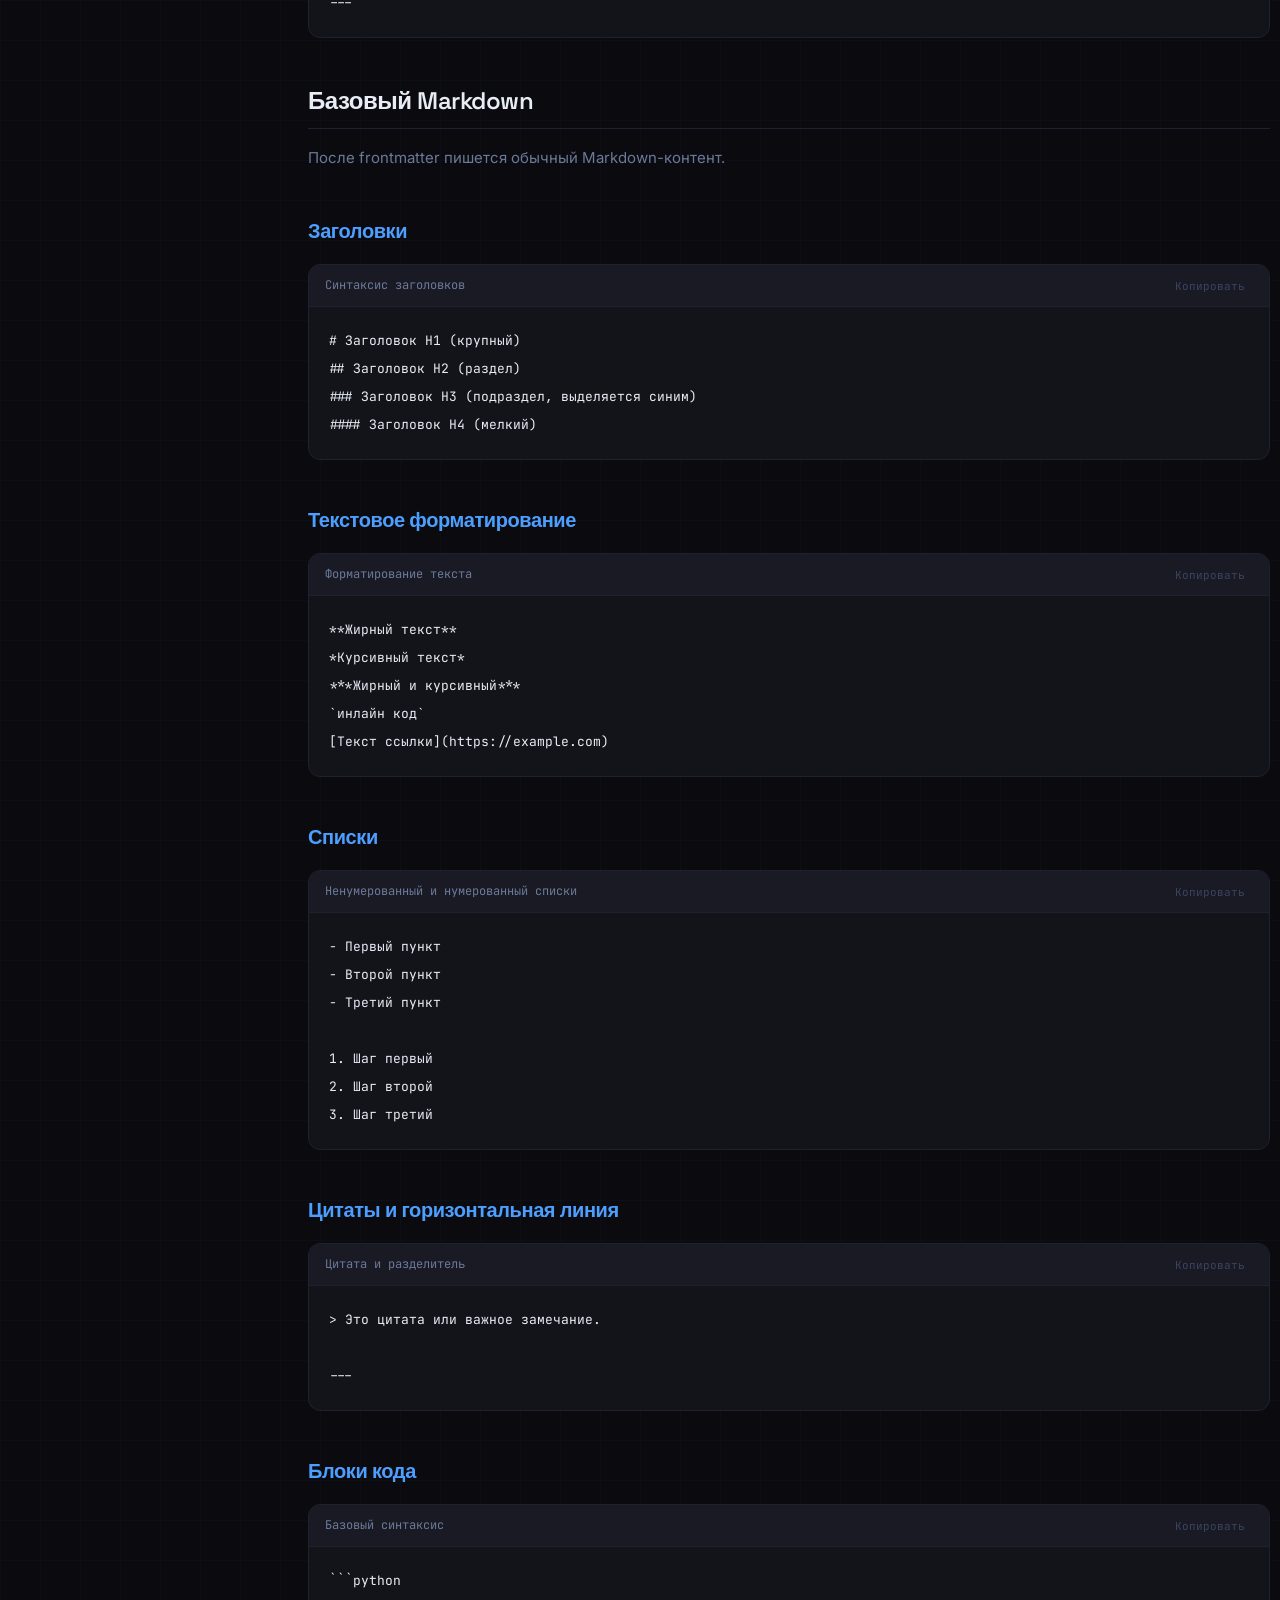
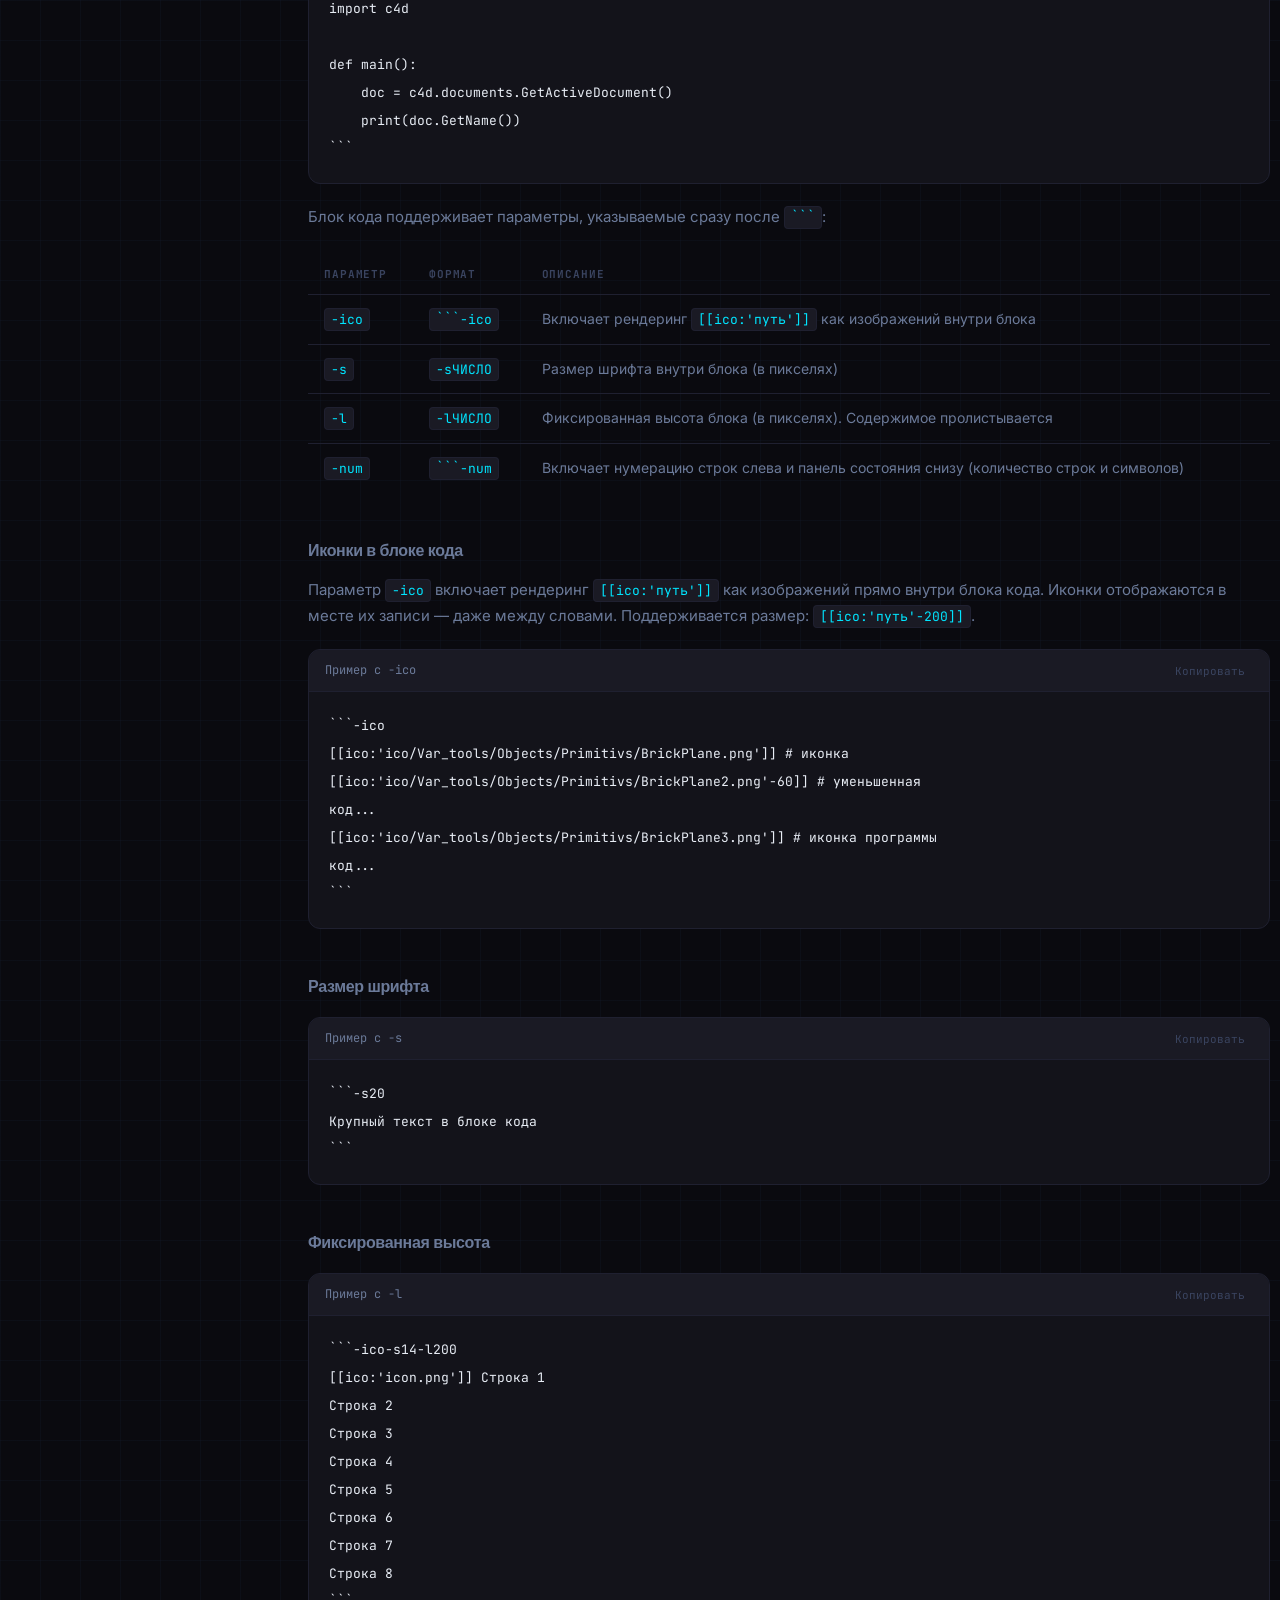
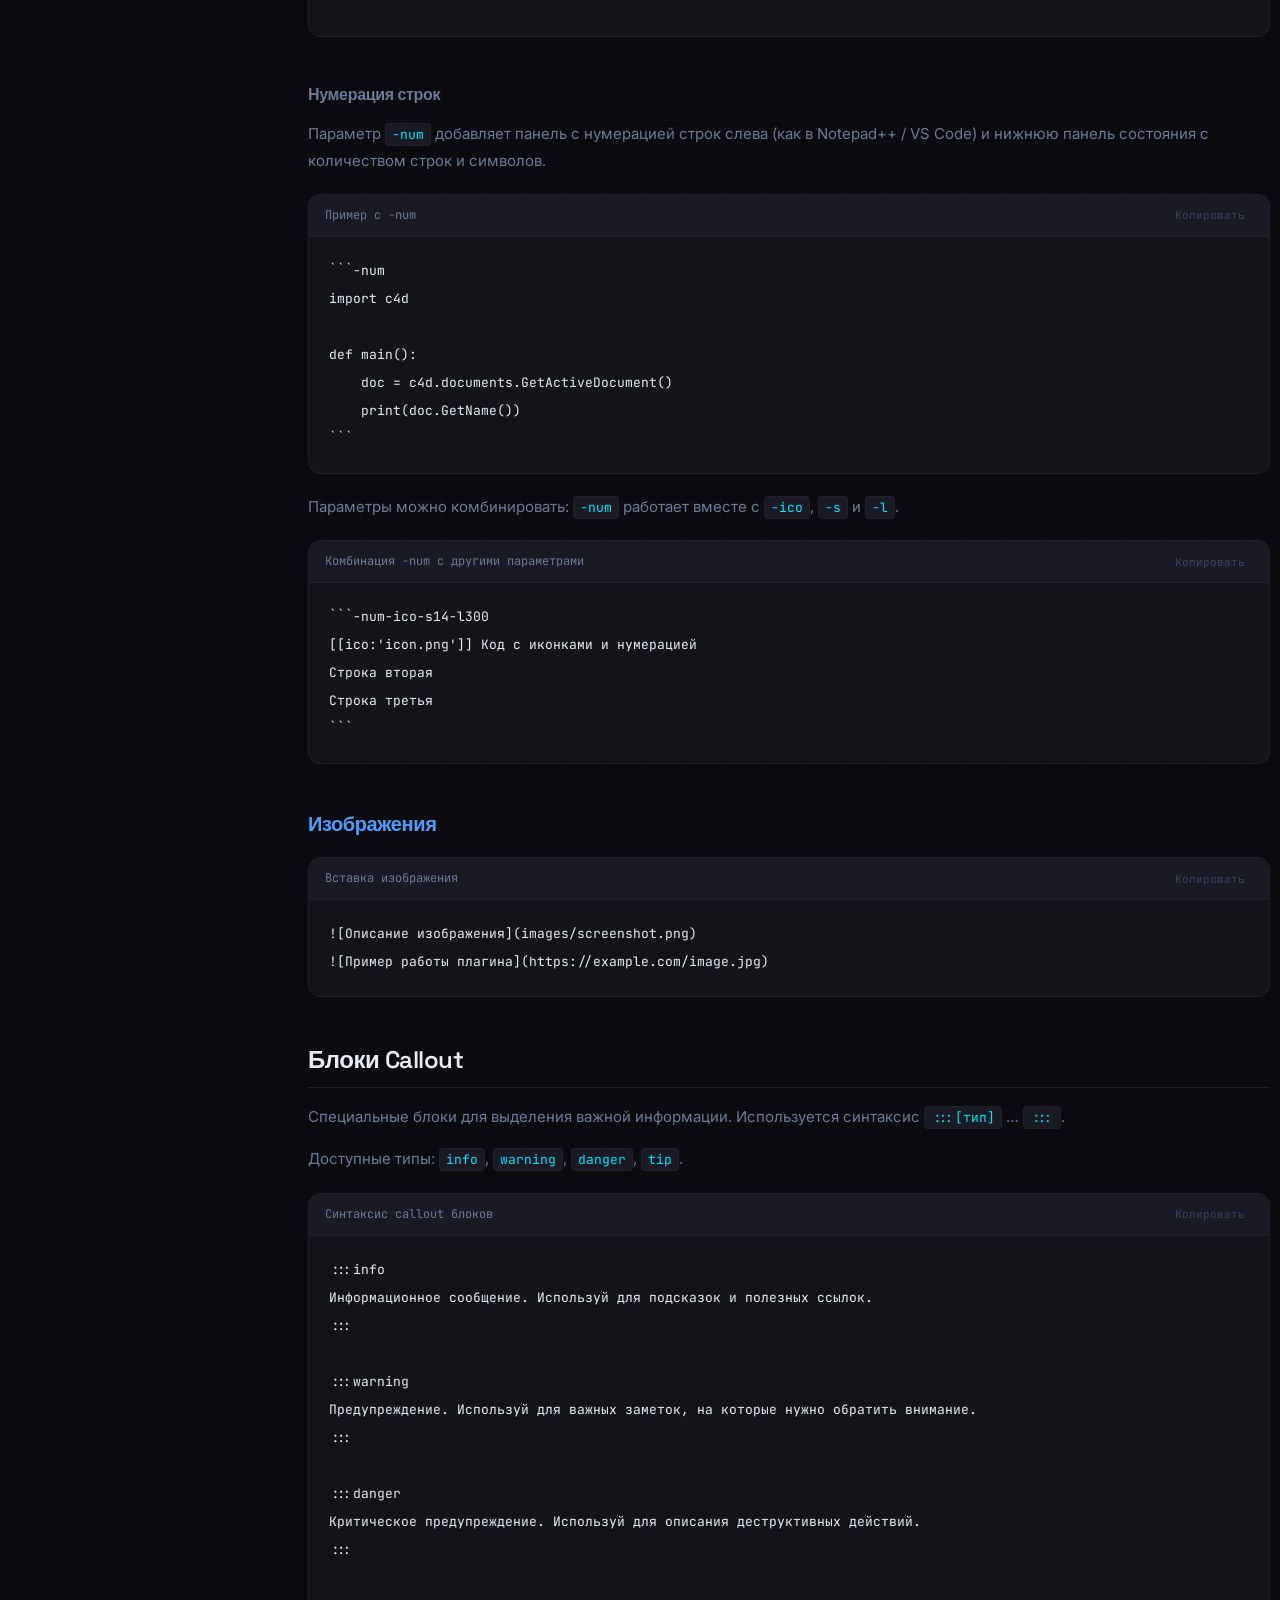
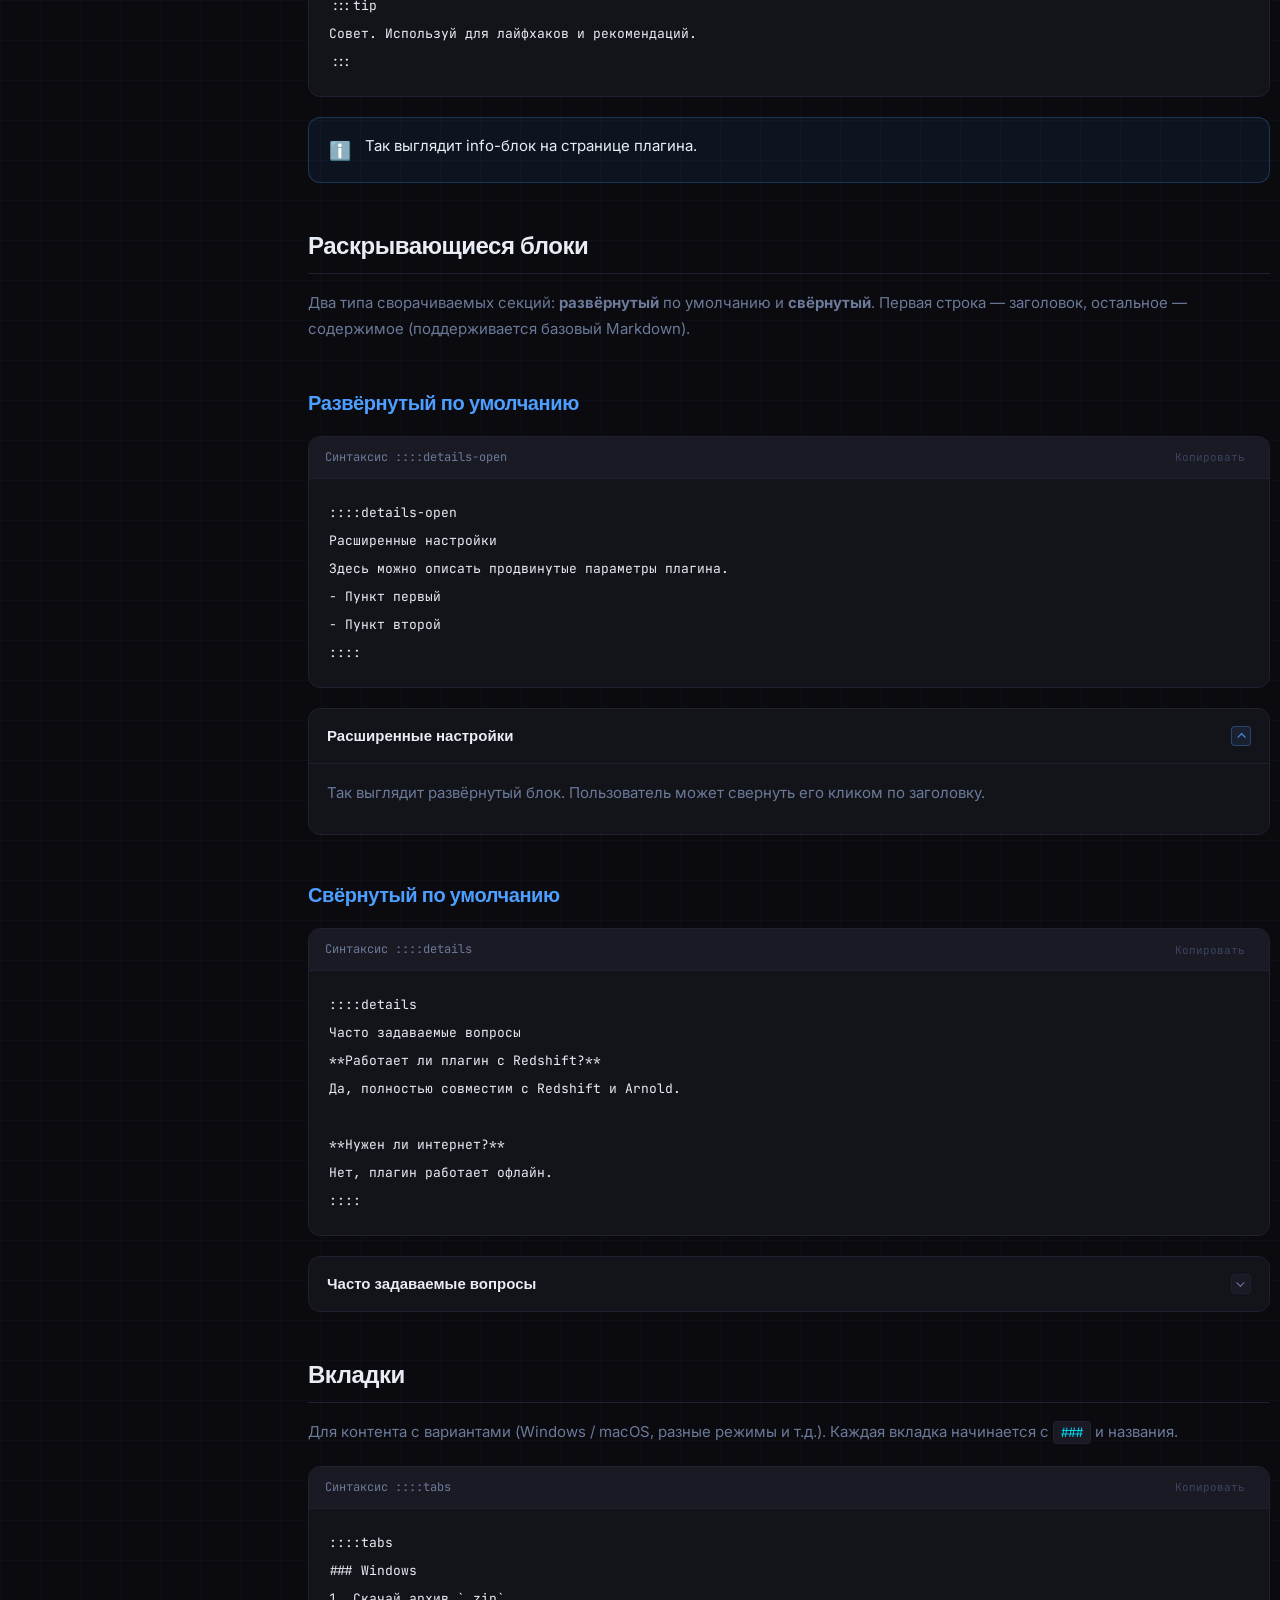
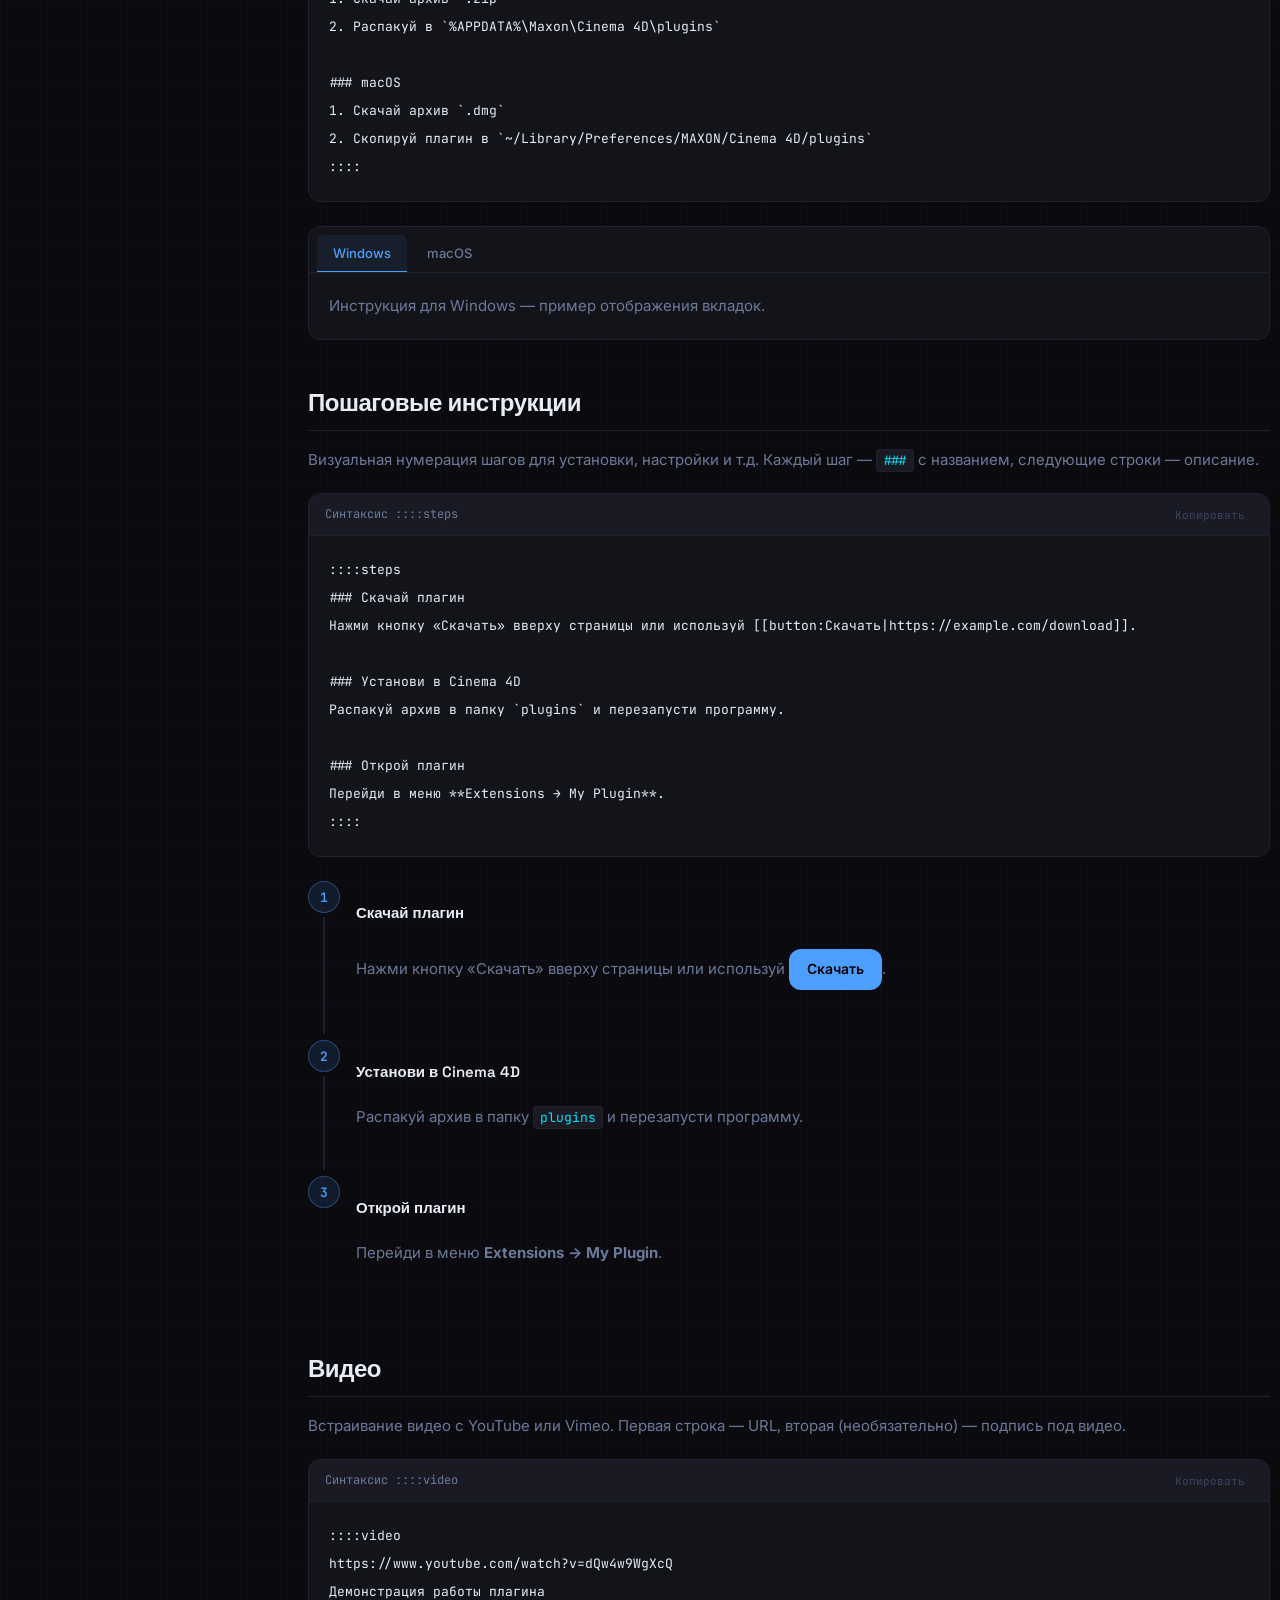
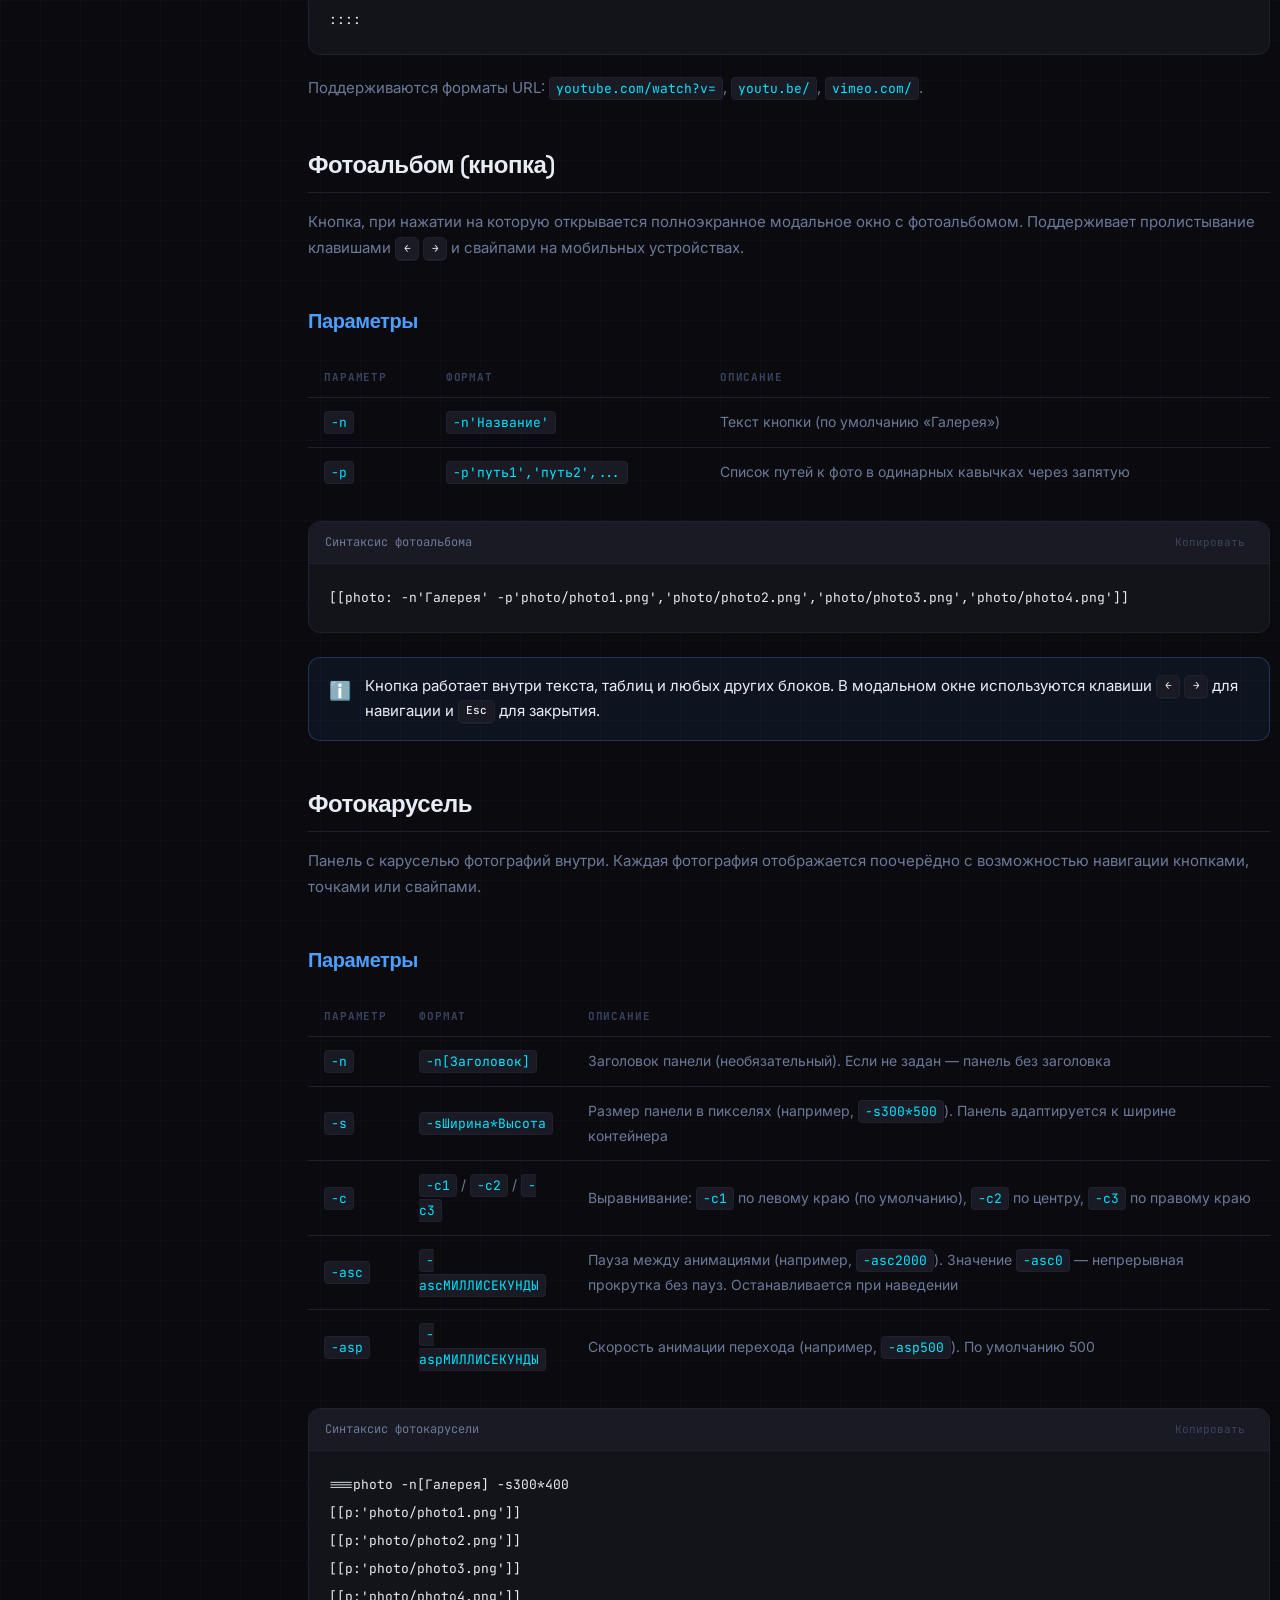
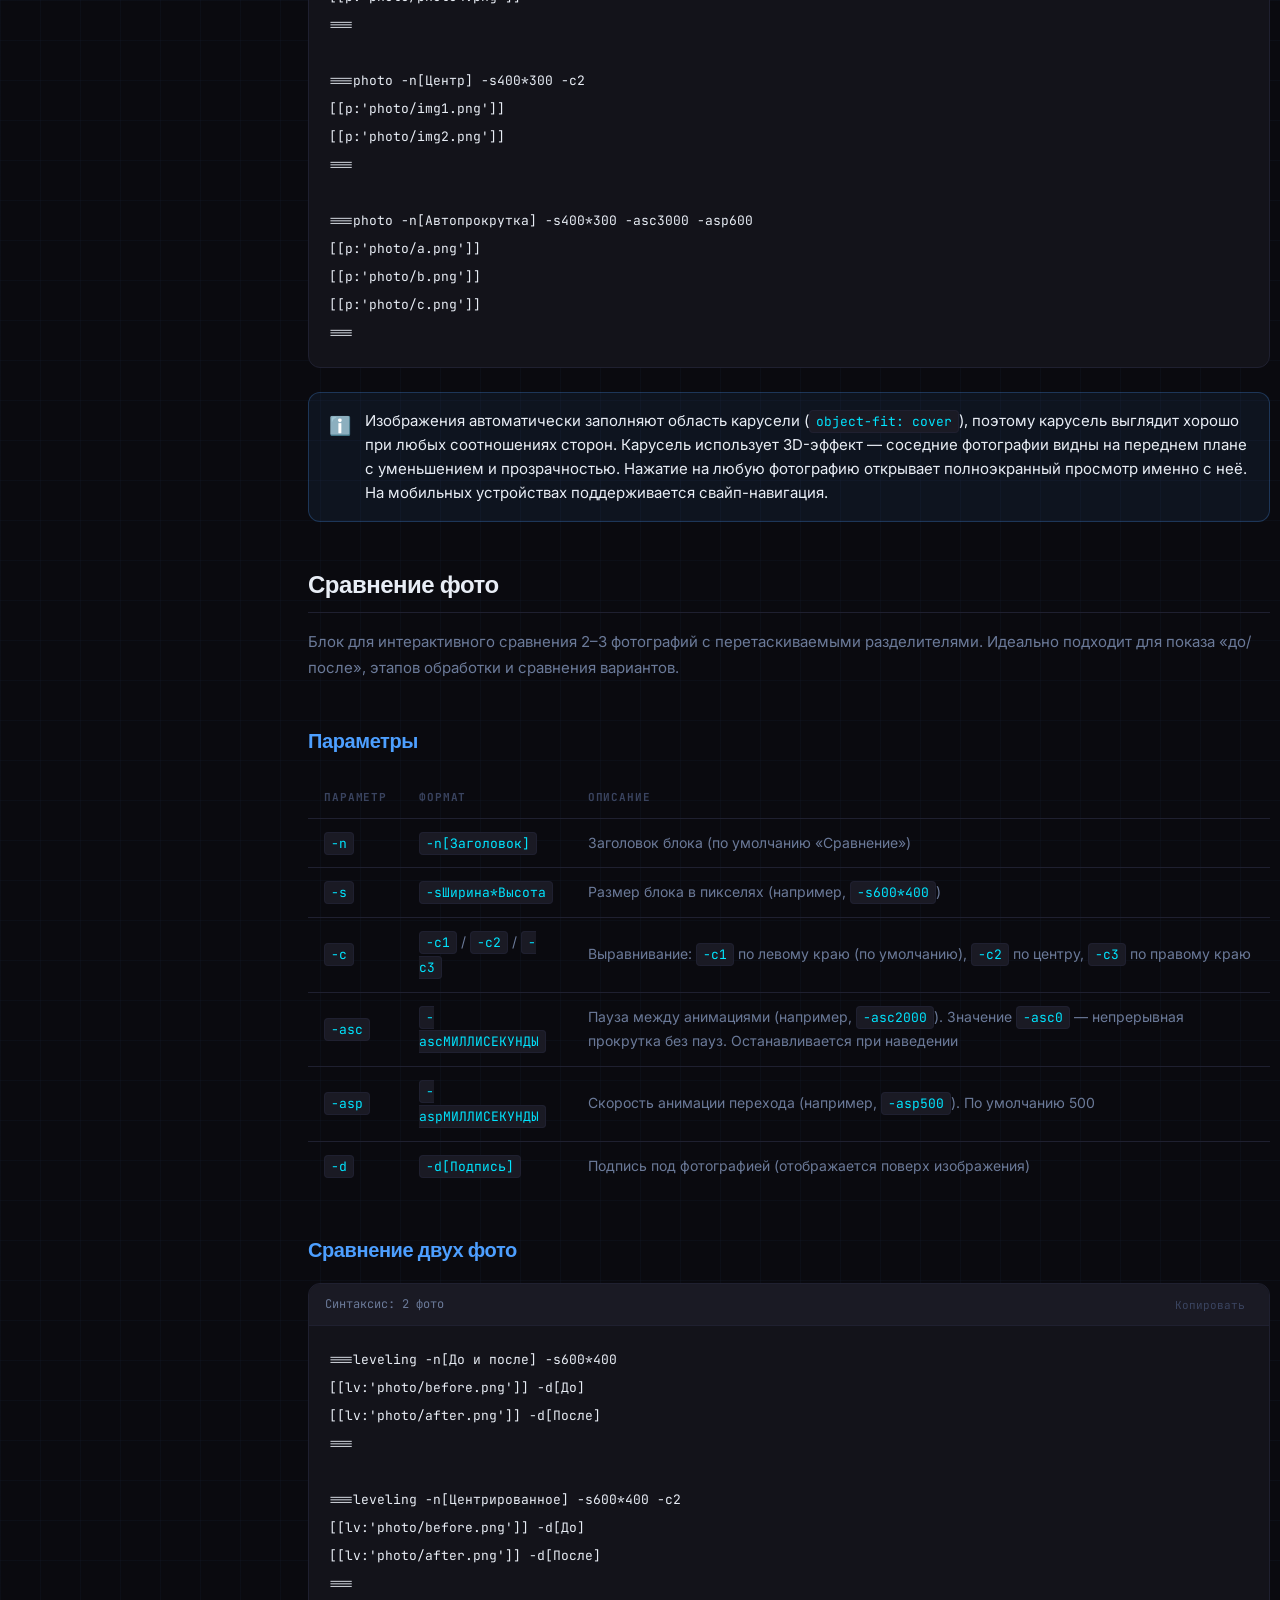
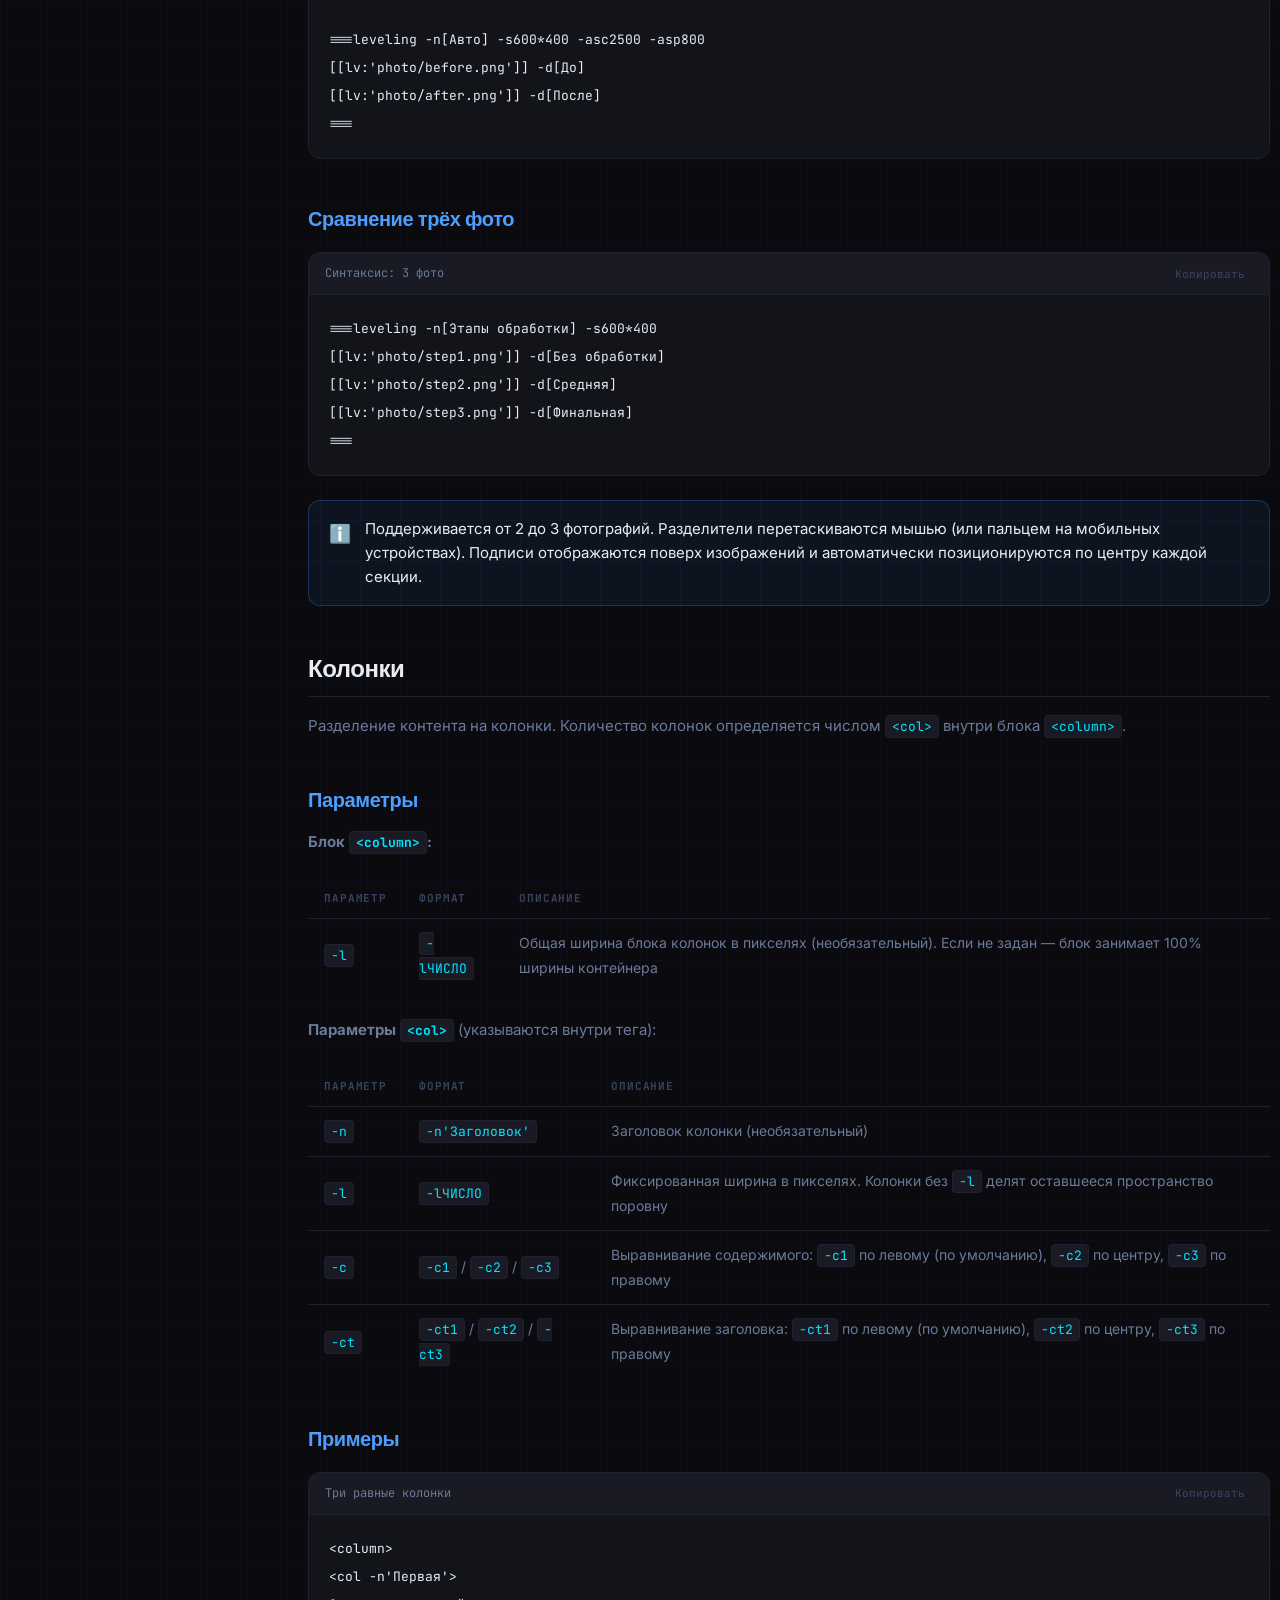
==== commit b240740d: "web fix Выпадающий список, Кнопка модального окна, Горизонтальная линия" ====
--- a/web/guide.html
+++ b/web/guide.html
@@ -1198,8 +1198,8 @@
                                 </tr>
                                 <tr>
                                     <td><code>-s</code></td>
-                                    <td><code>-sШИРИНА</code></td>
-                                    <td>Ширина списка в пикселях (необязательный)</td>
+                                    <td><code>-s</code> / <code>-sШИРИНА</code></td>
+                                    <td>Ширина списка. <code>-s</code> без значения — список занимает всю доступную ширину. <code>-s150</code> — фиксированная ширина в пикселях</td>
                                 </tr>
                                 <tr>
                                     <td><code>-p</code></td>
@@ -1356,8 +1356,8 @@
                                 </tr>
                                 <tr>
                                     <td><code>s</code></td>
-                                    <td><code>-sШирина</code></td>
-                                    <td>Ширина кнопки в пикселях (необязательный). Например, <code>-s90</code></td>
+                                    <td><code>-s</code> / <code>-sШирина</code></td>
+                                    <td>Ширина кнопки. <code>-s</code> без значения — кнопка занимает всю доступную ширину (<code>width:100%</code>). <code>-s90</code> — фиксированная ширина в пикселях</td>
                                 </tr>
                                 <tr>
                                     <td><code>b</code></td>
--- a/web/css/style.css
+++ b/web/css/style.css
@@ -962,6 +962,12 @@
     margin-bottom: 8px;
     font-size: 14px;
     color: var(--color-muted);
+}
+
+.md-column-content hr {
+    border: none;
+    border-top: 1px solid var(--color-border);
+    margin: 16px 0;
 }
 
 .md-column-content ul,
